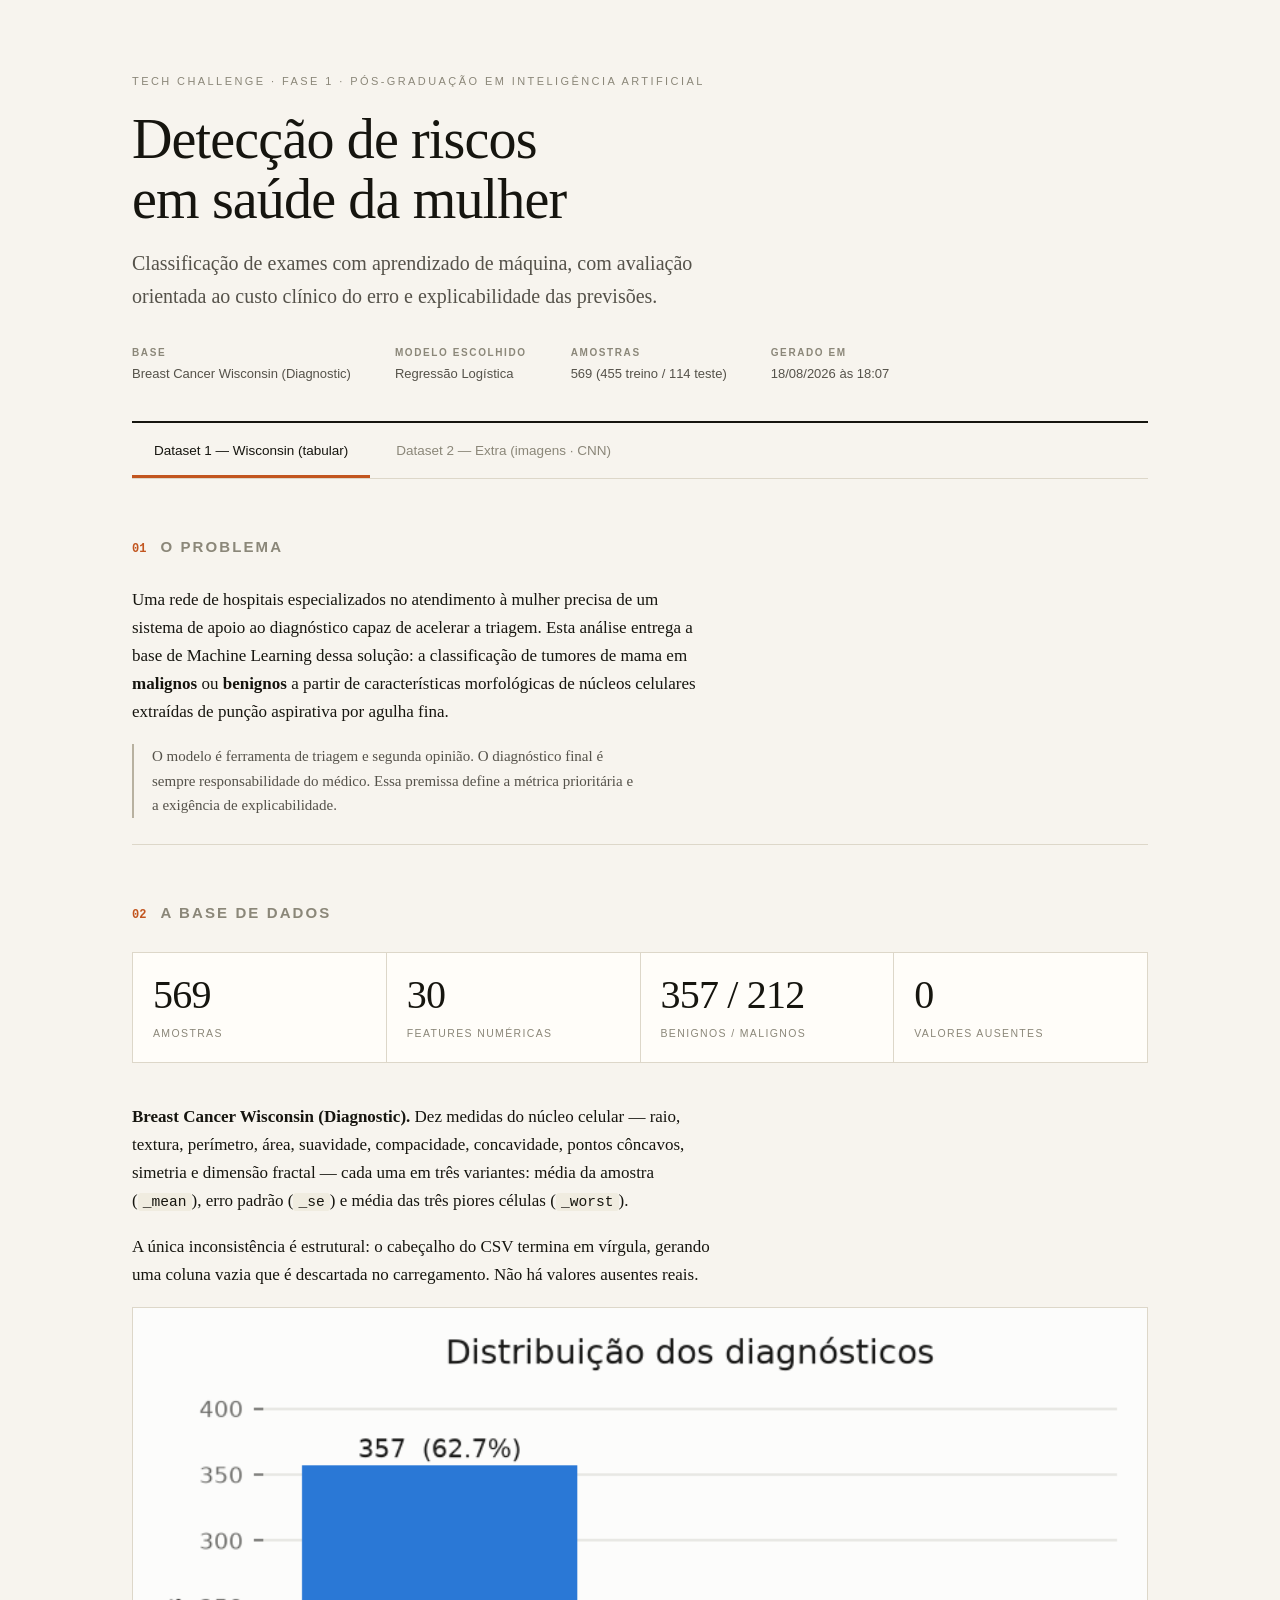
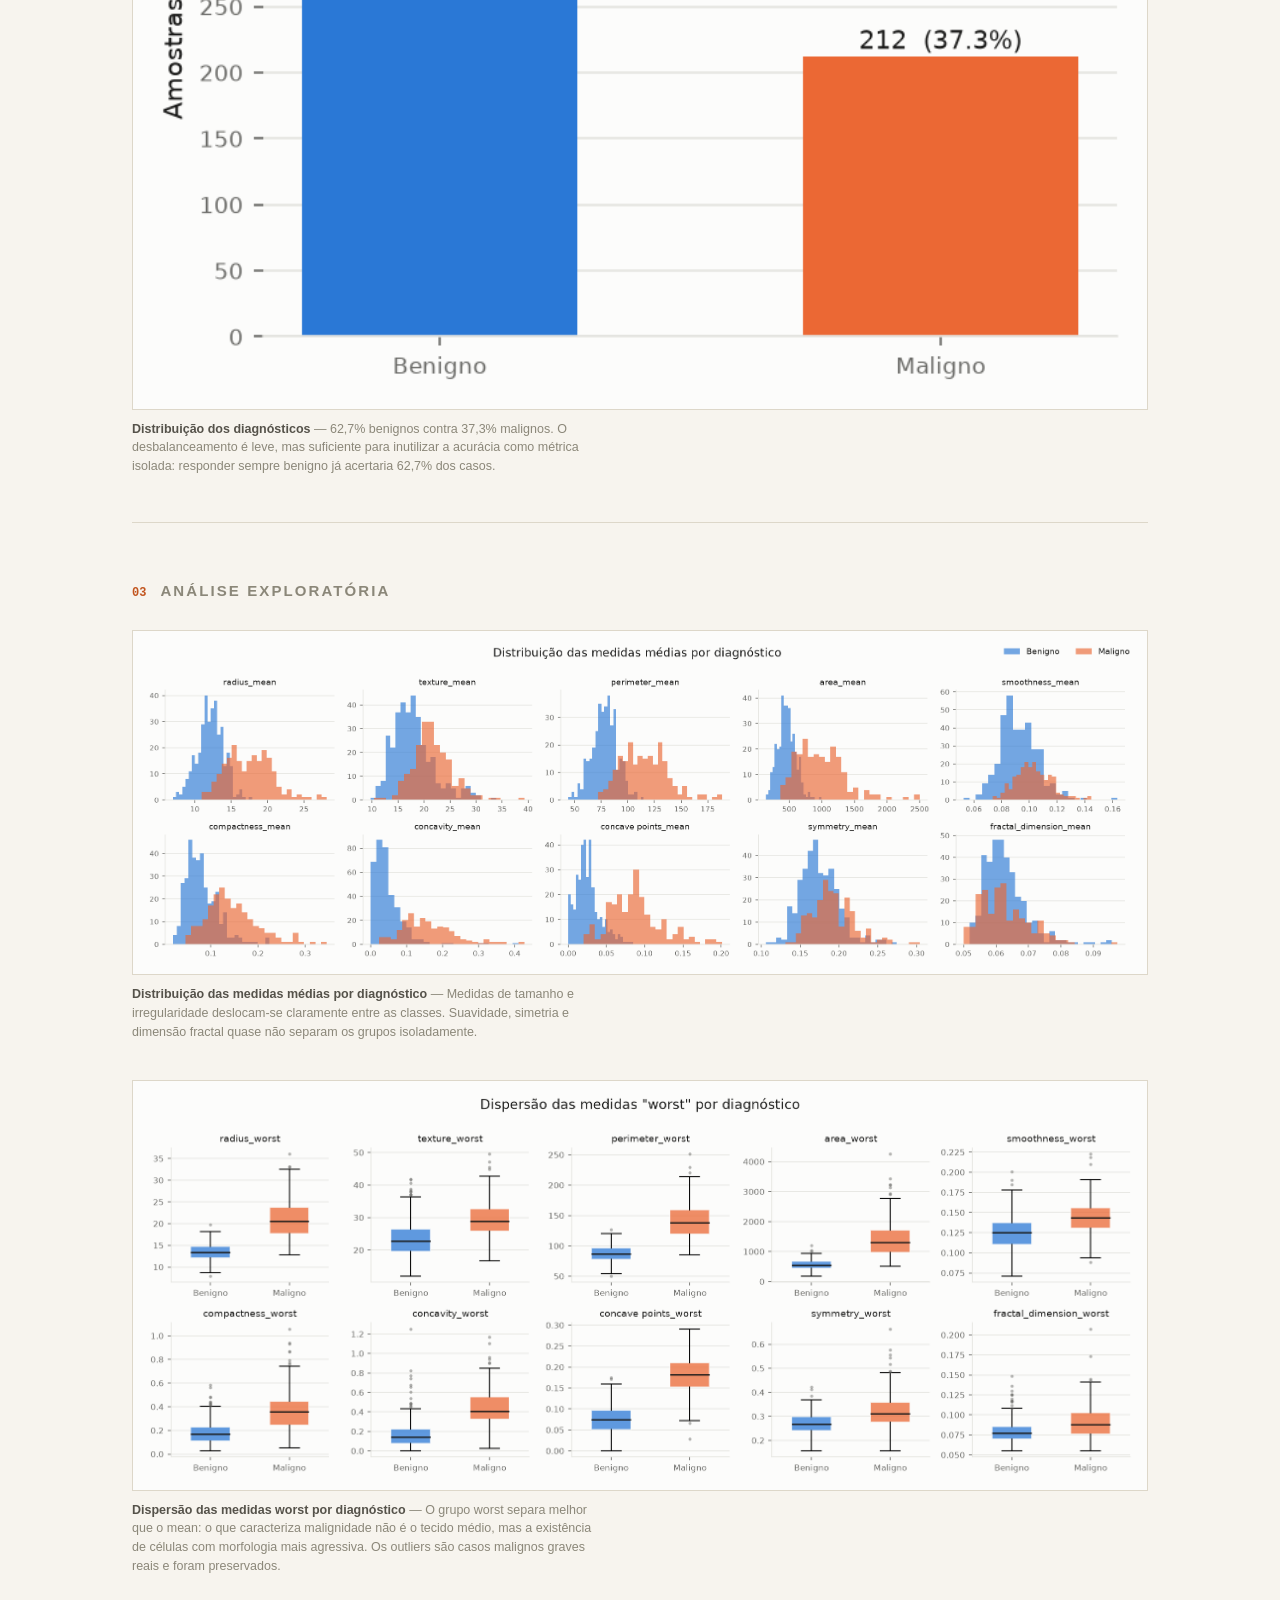
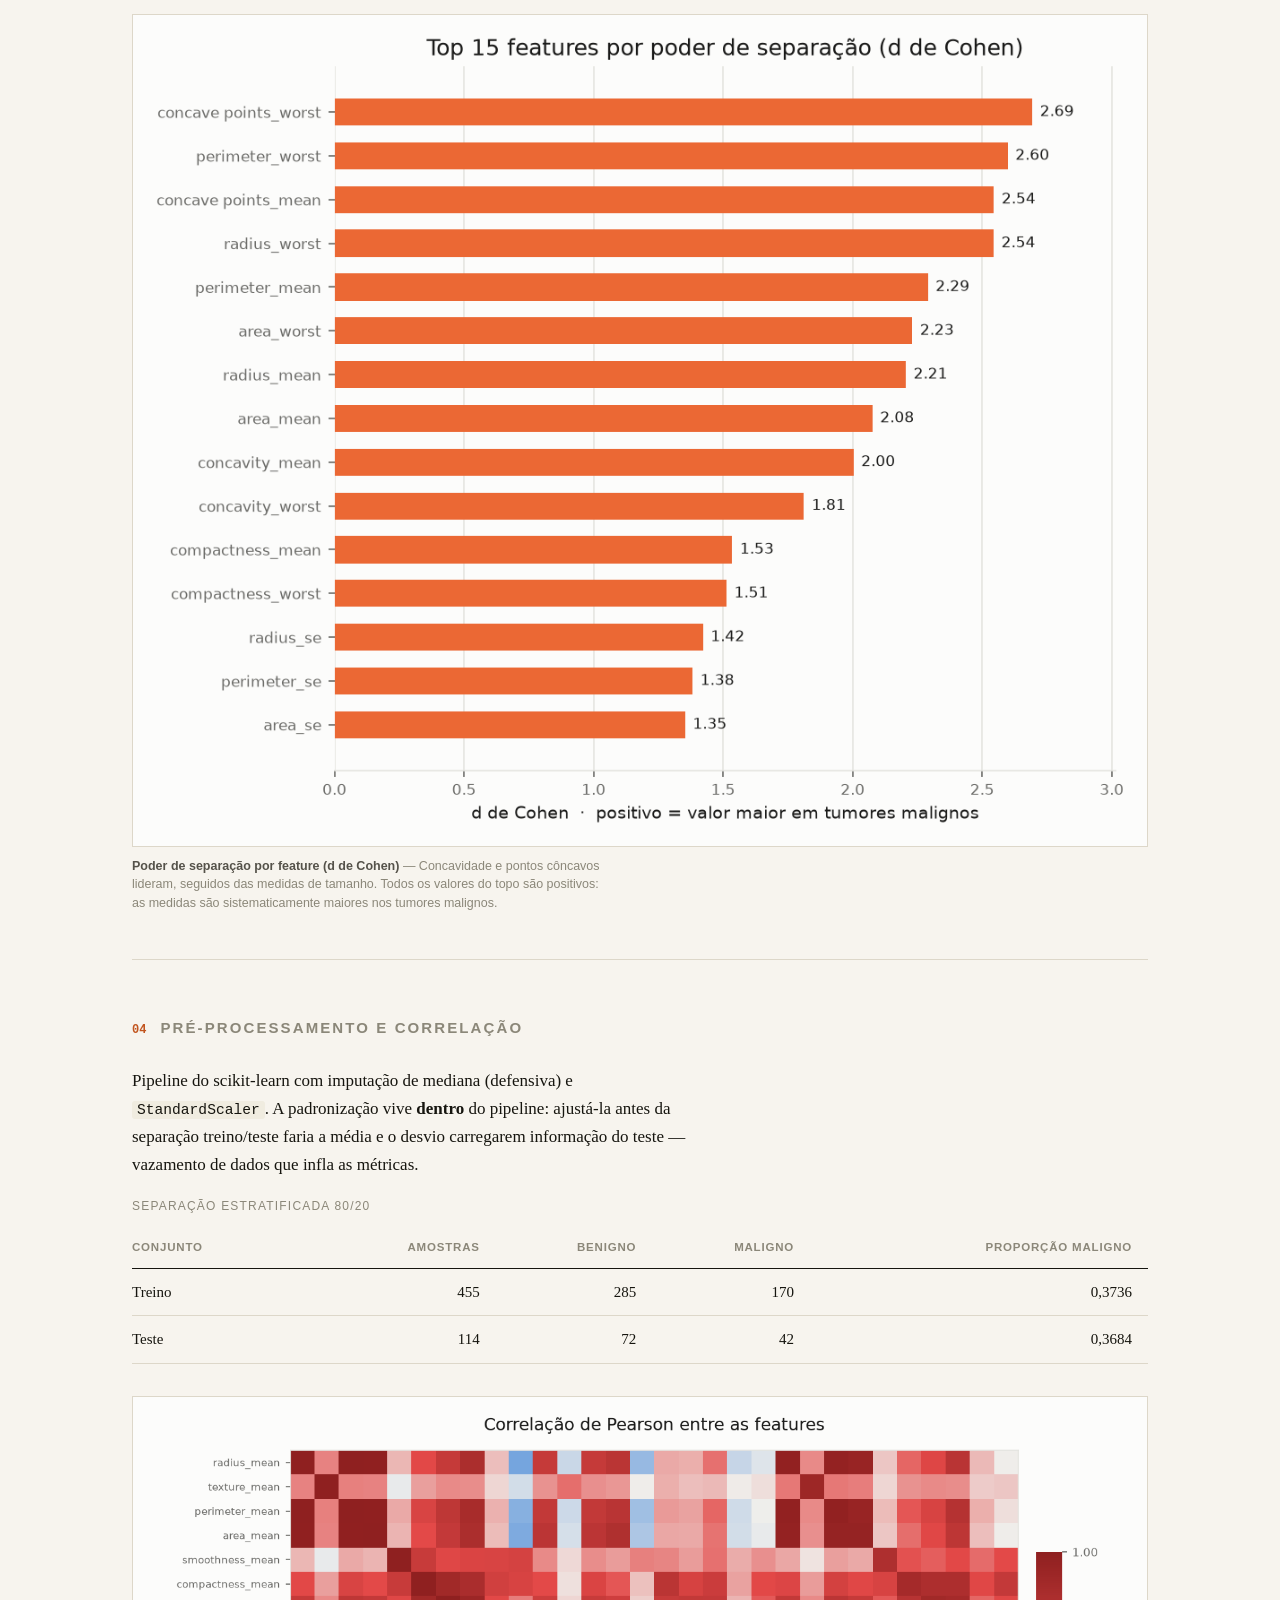
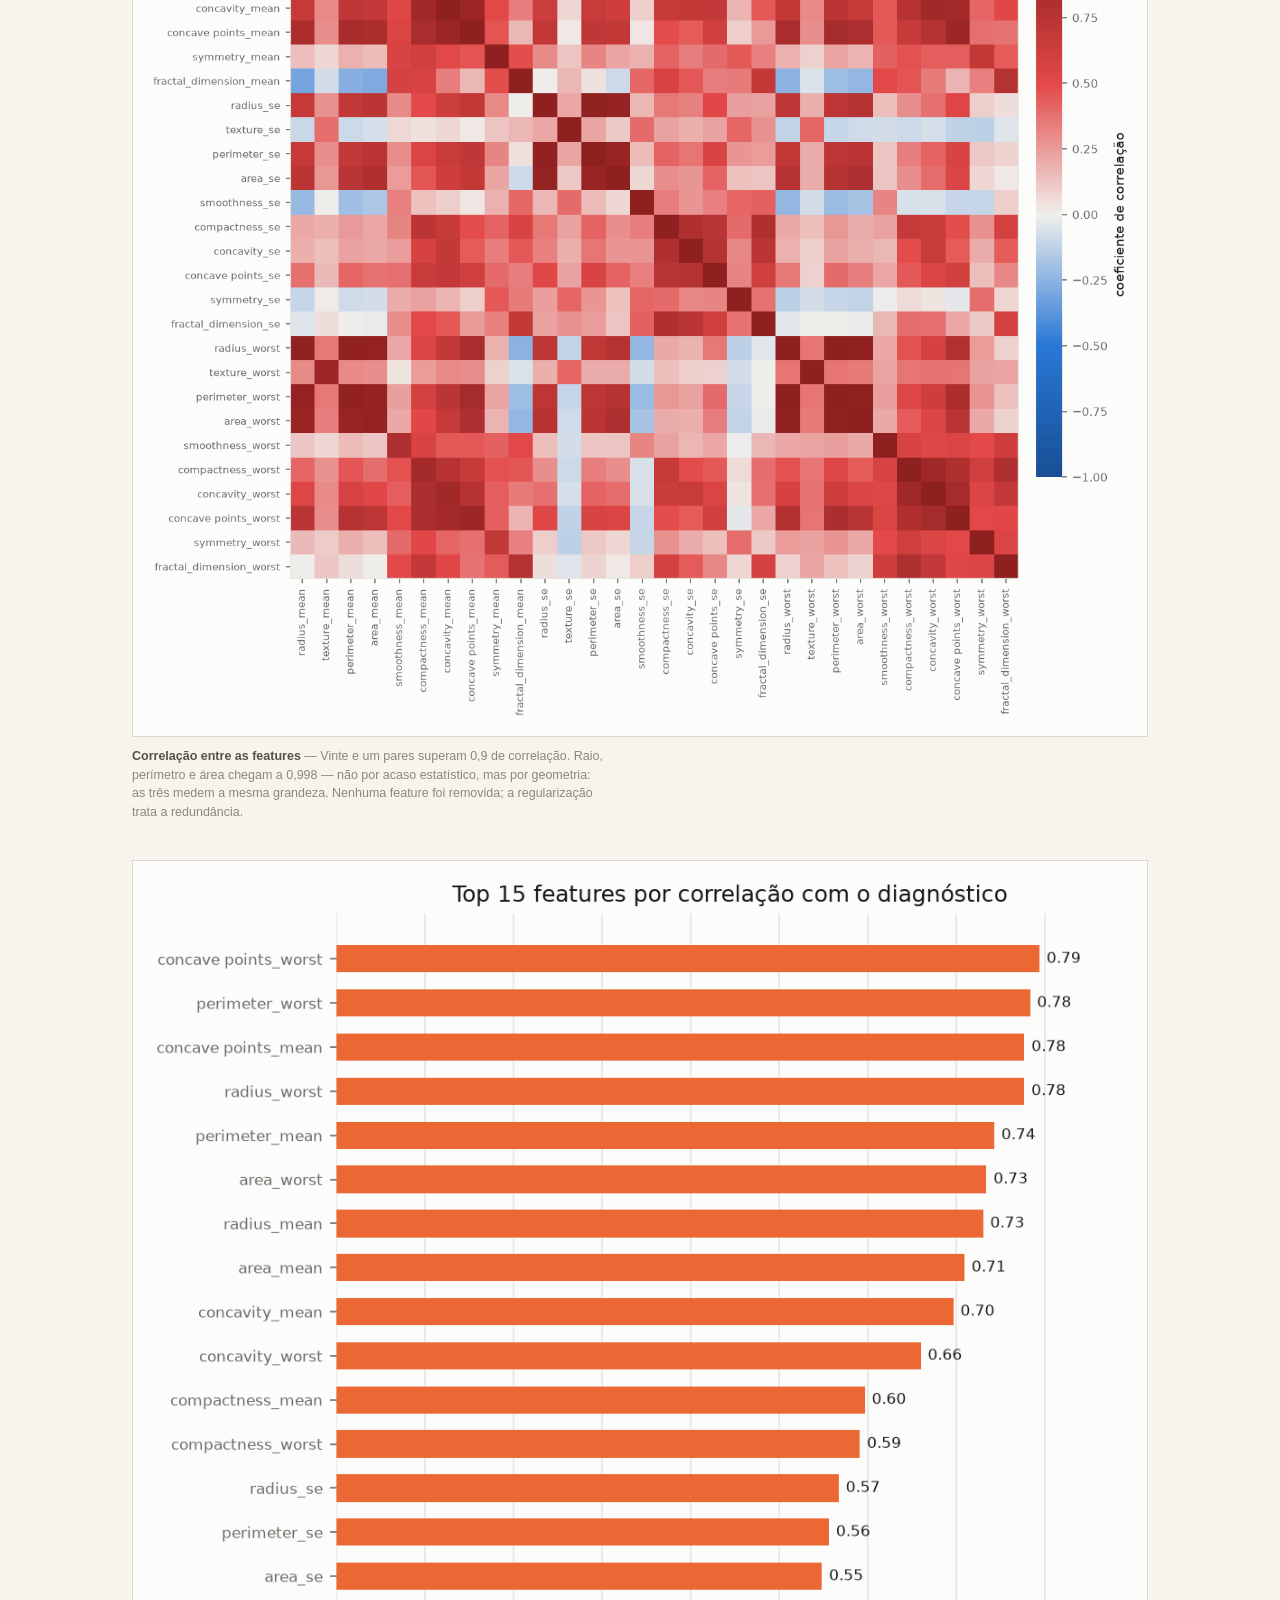
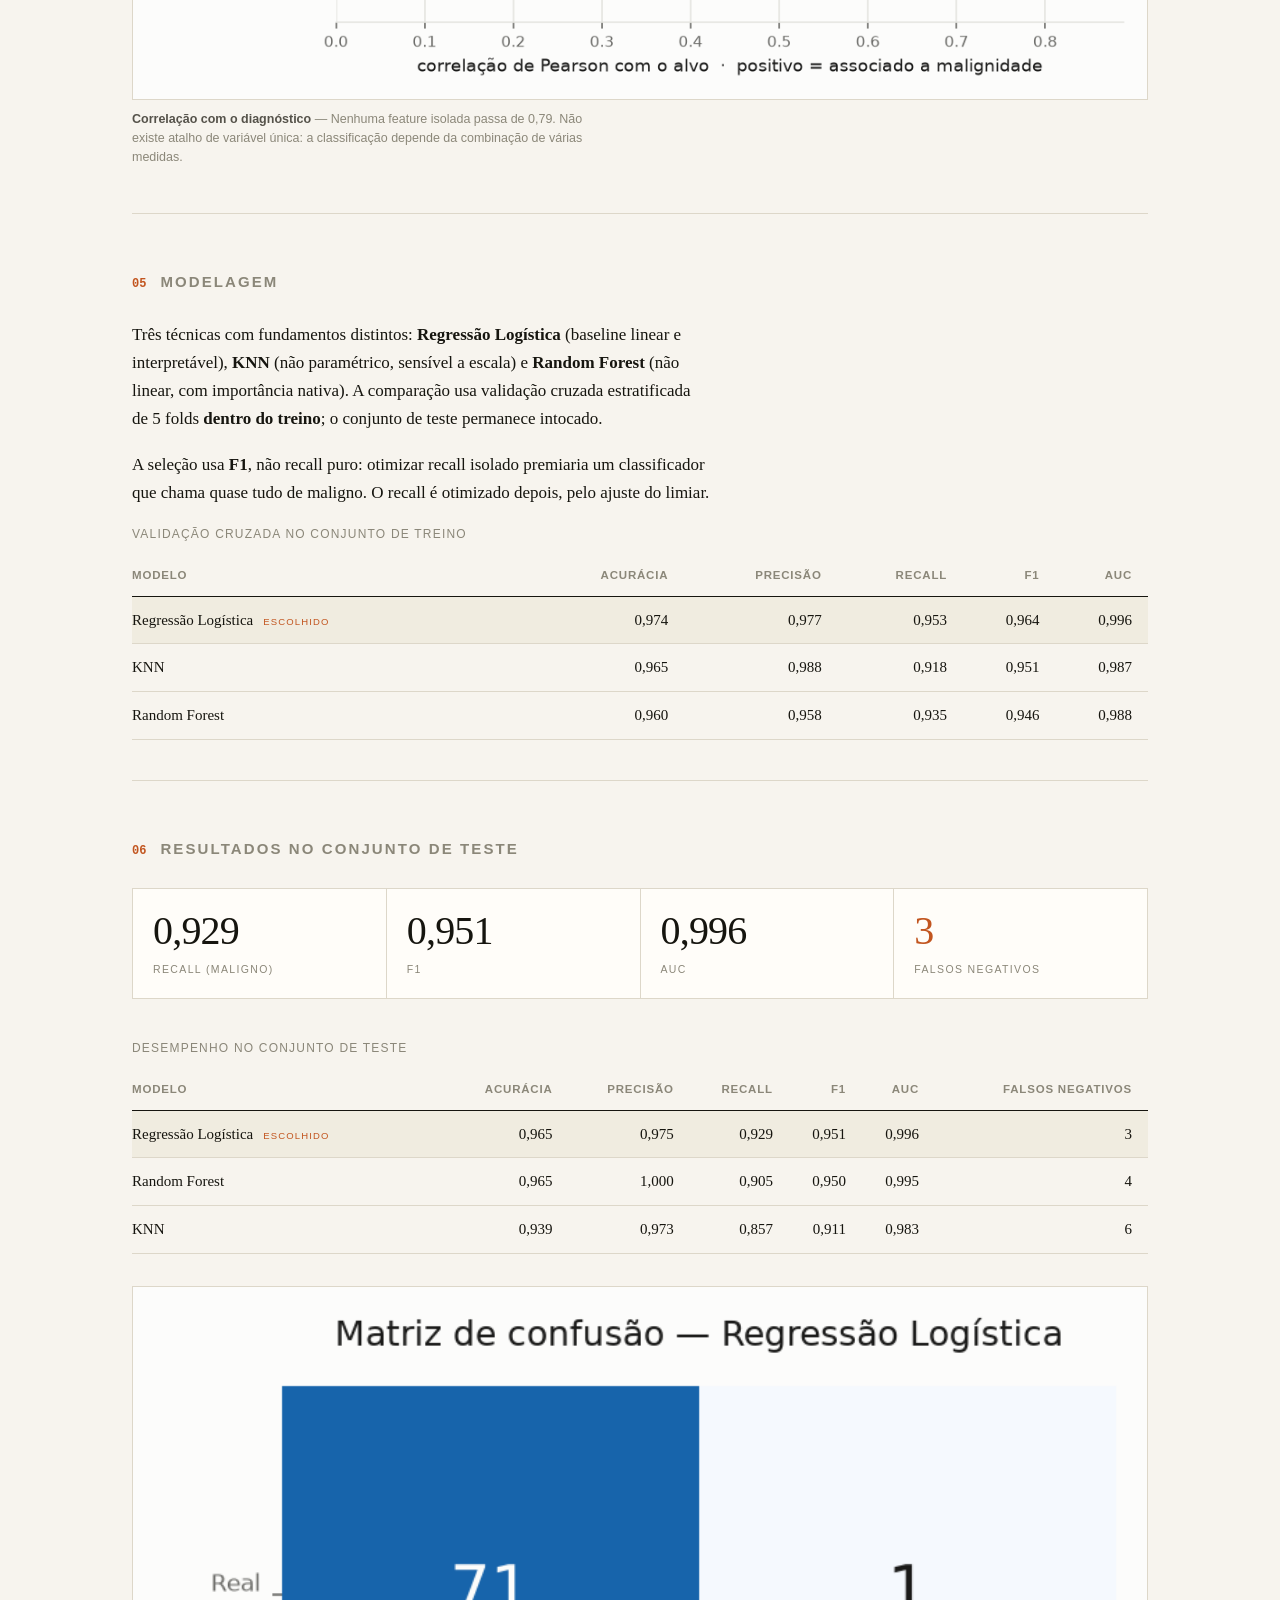
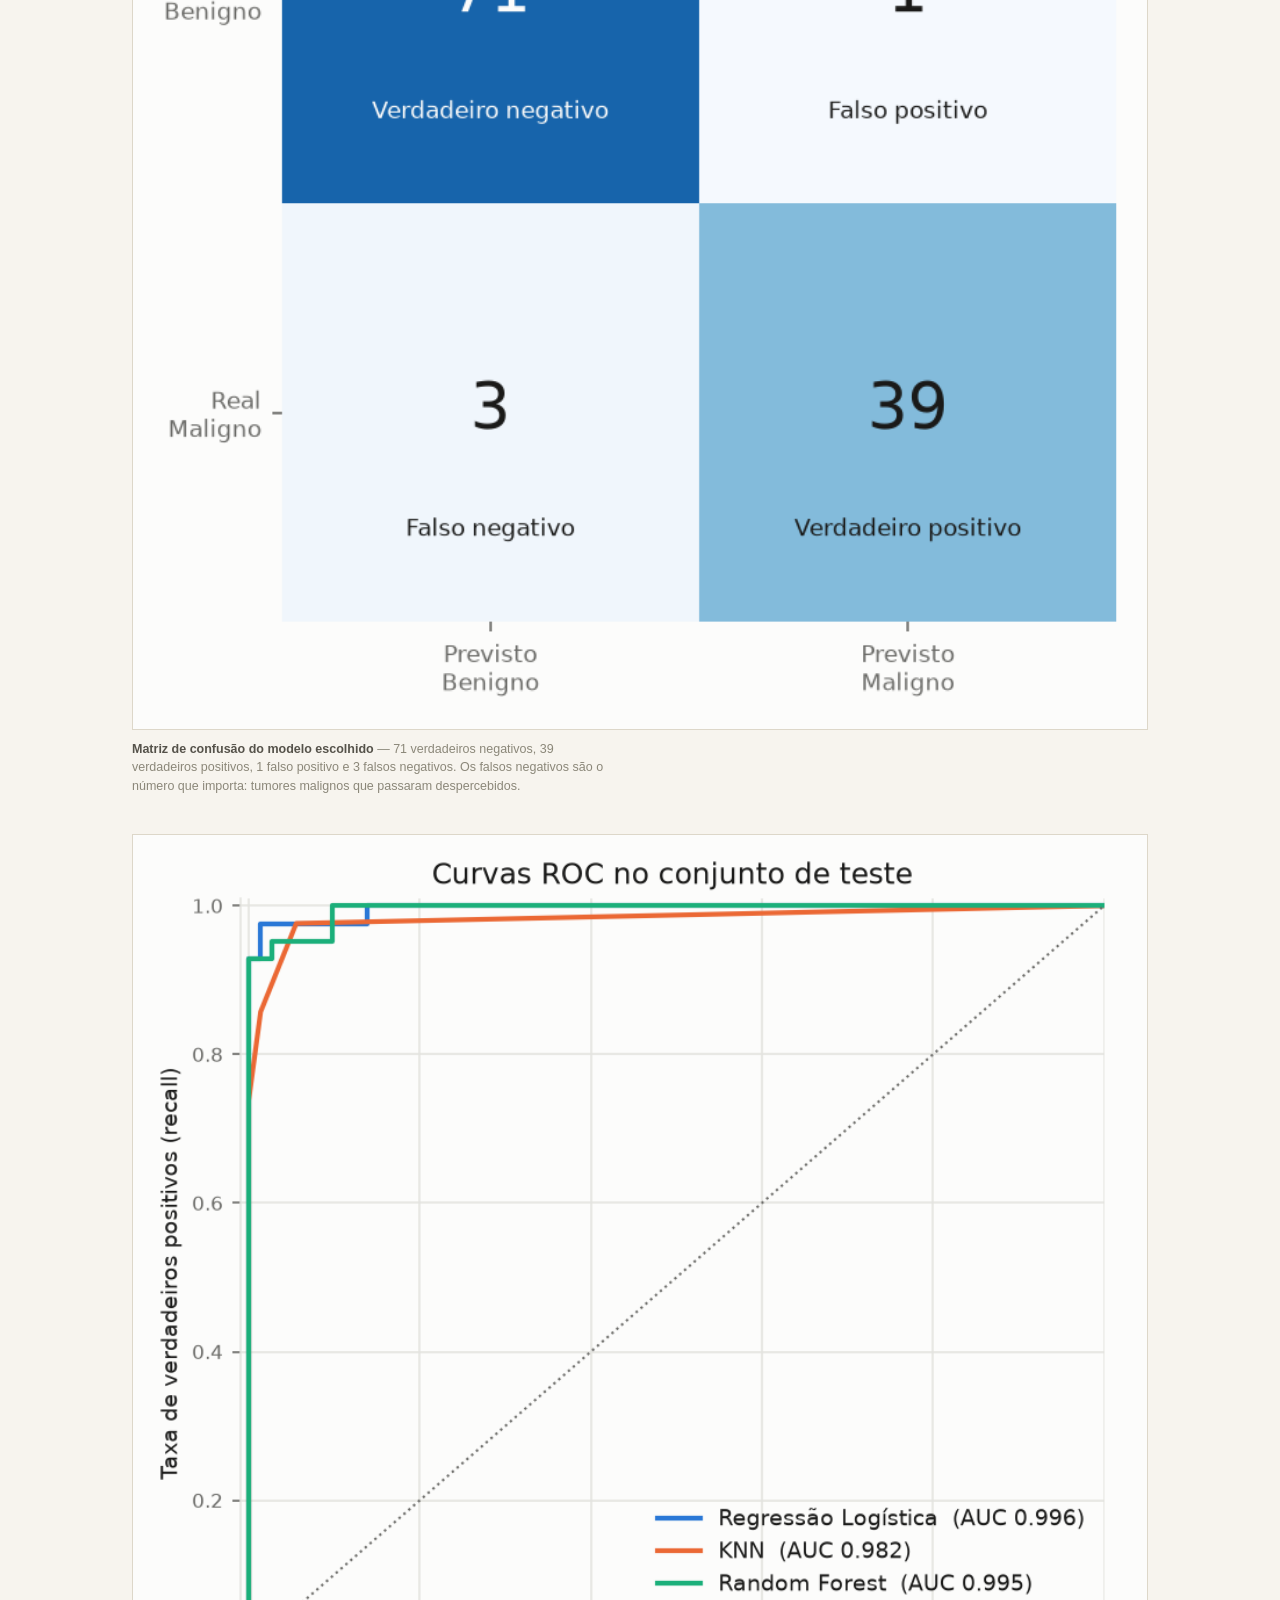
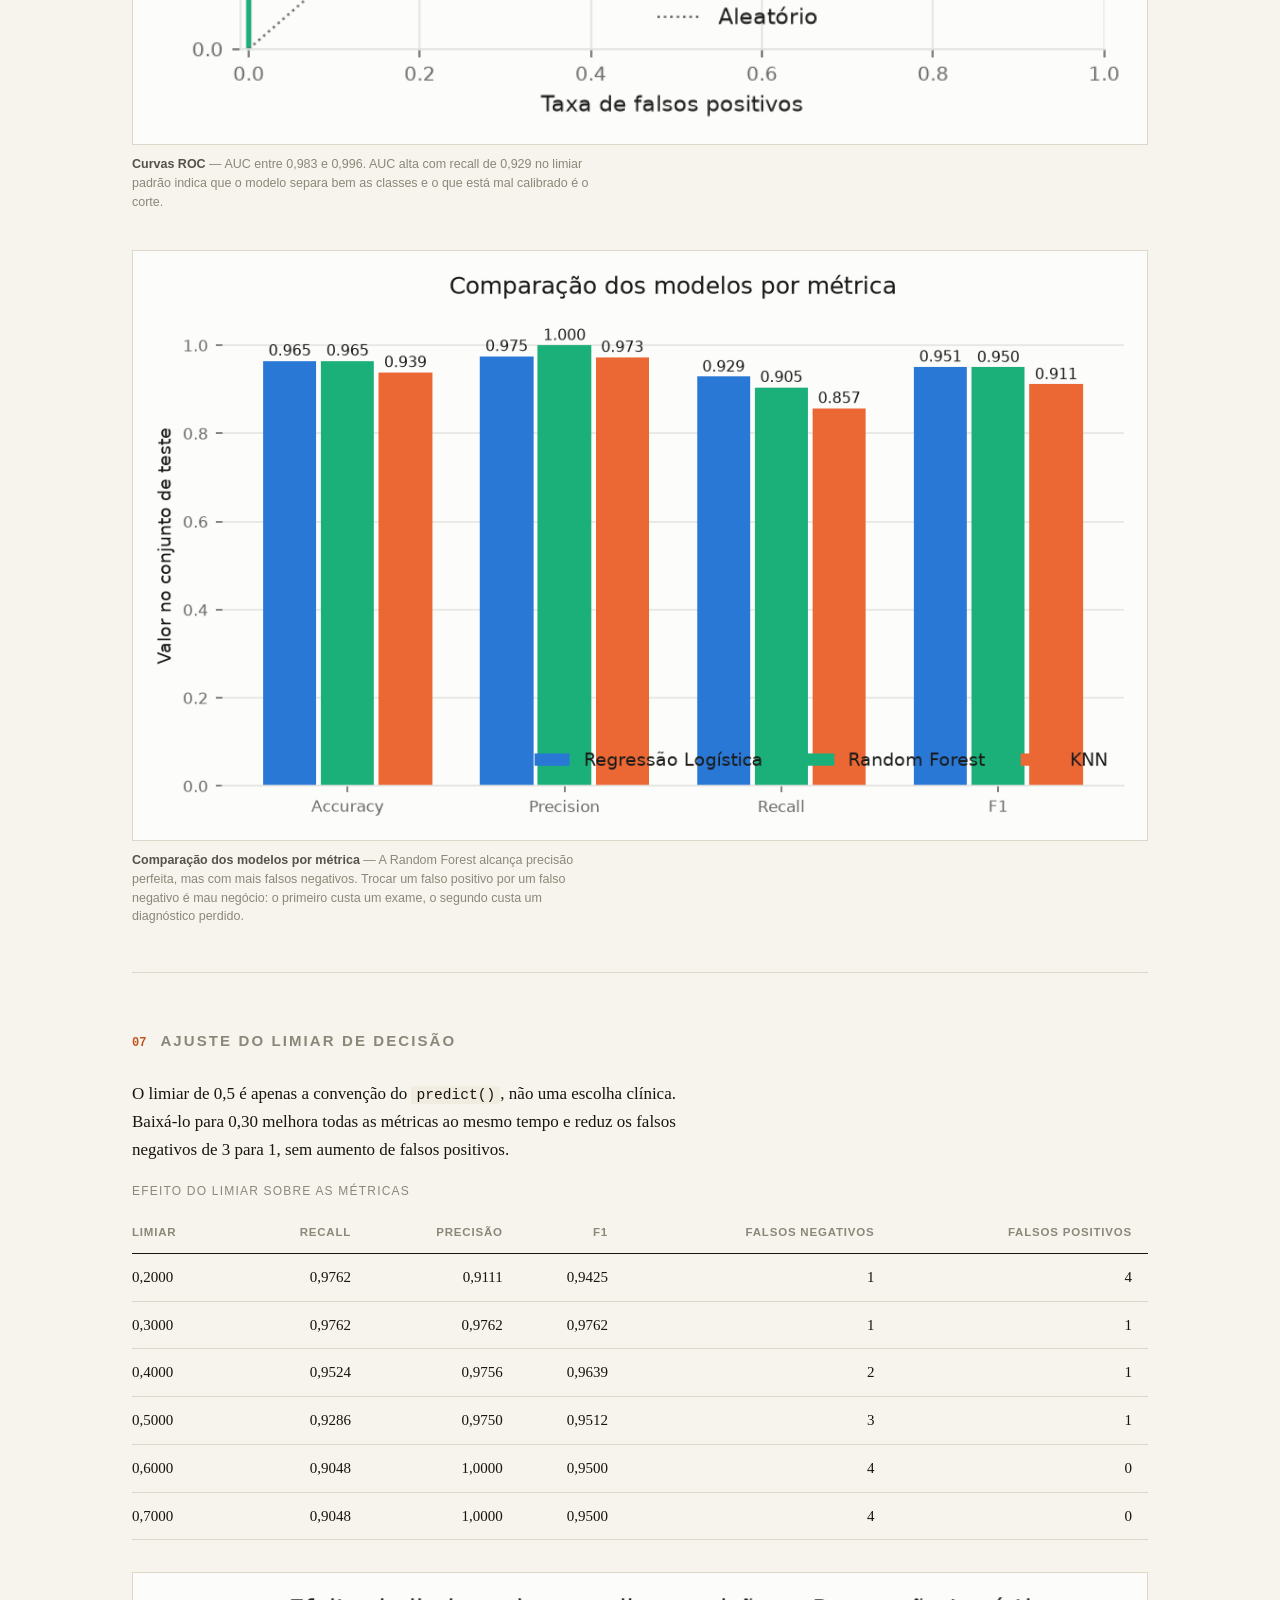
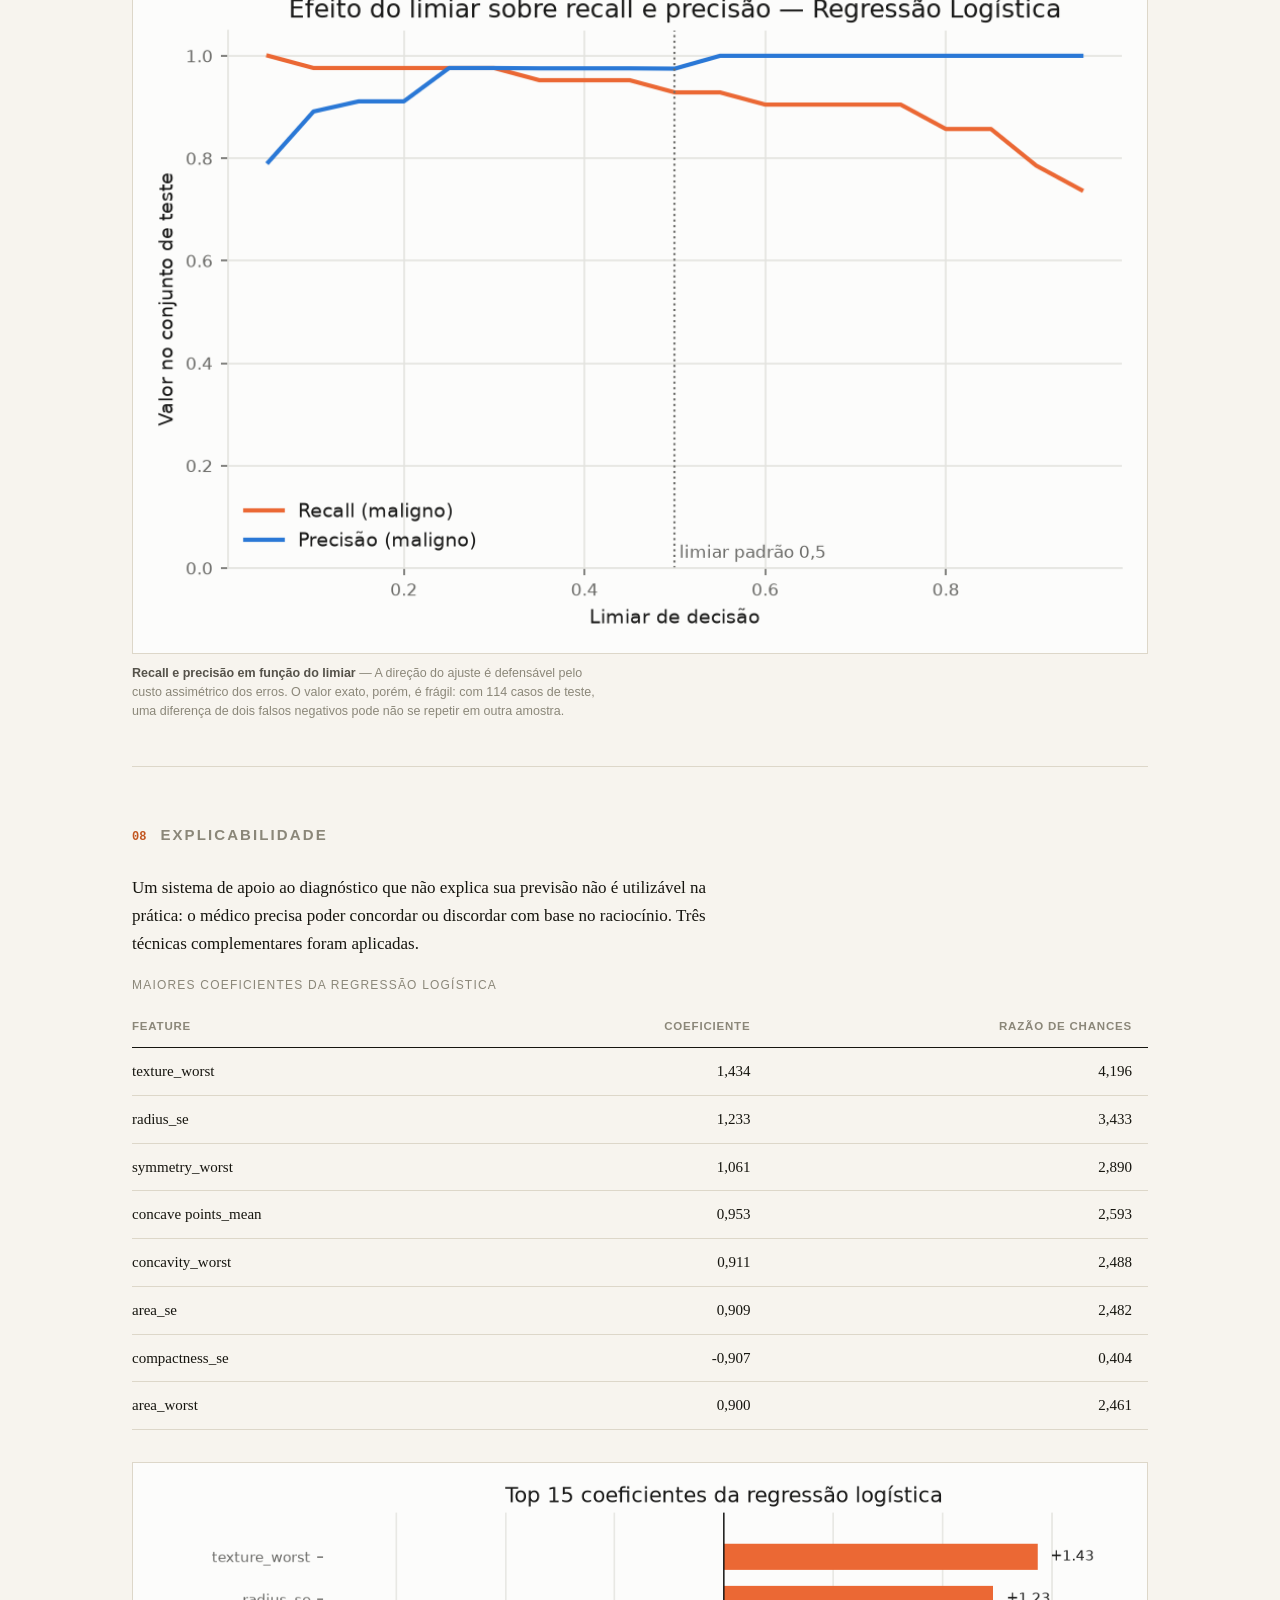
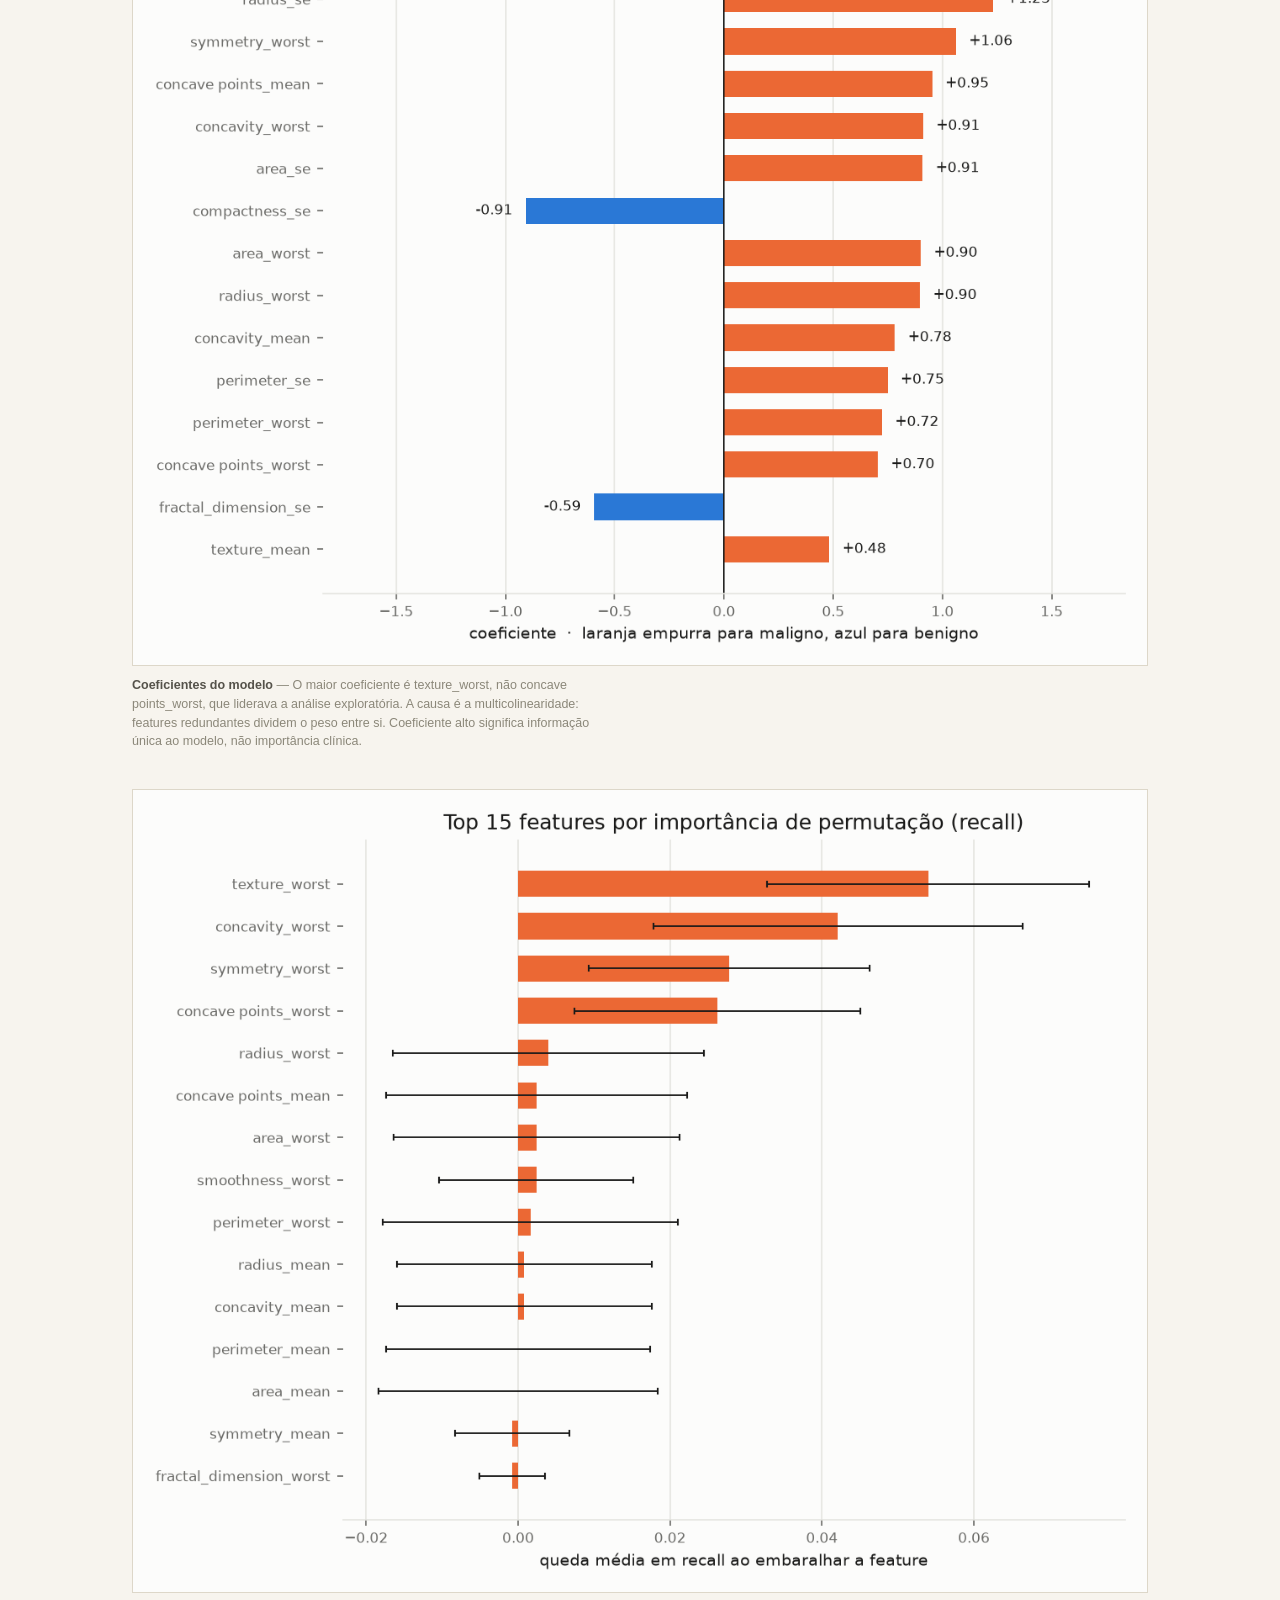
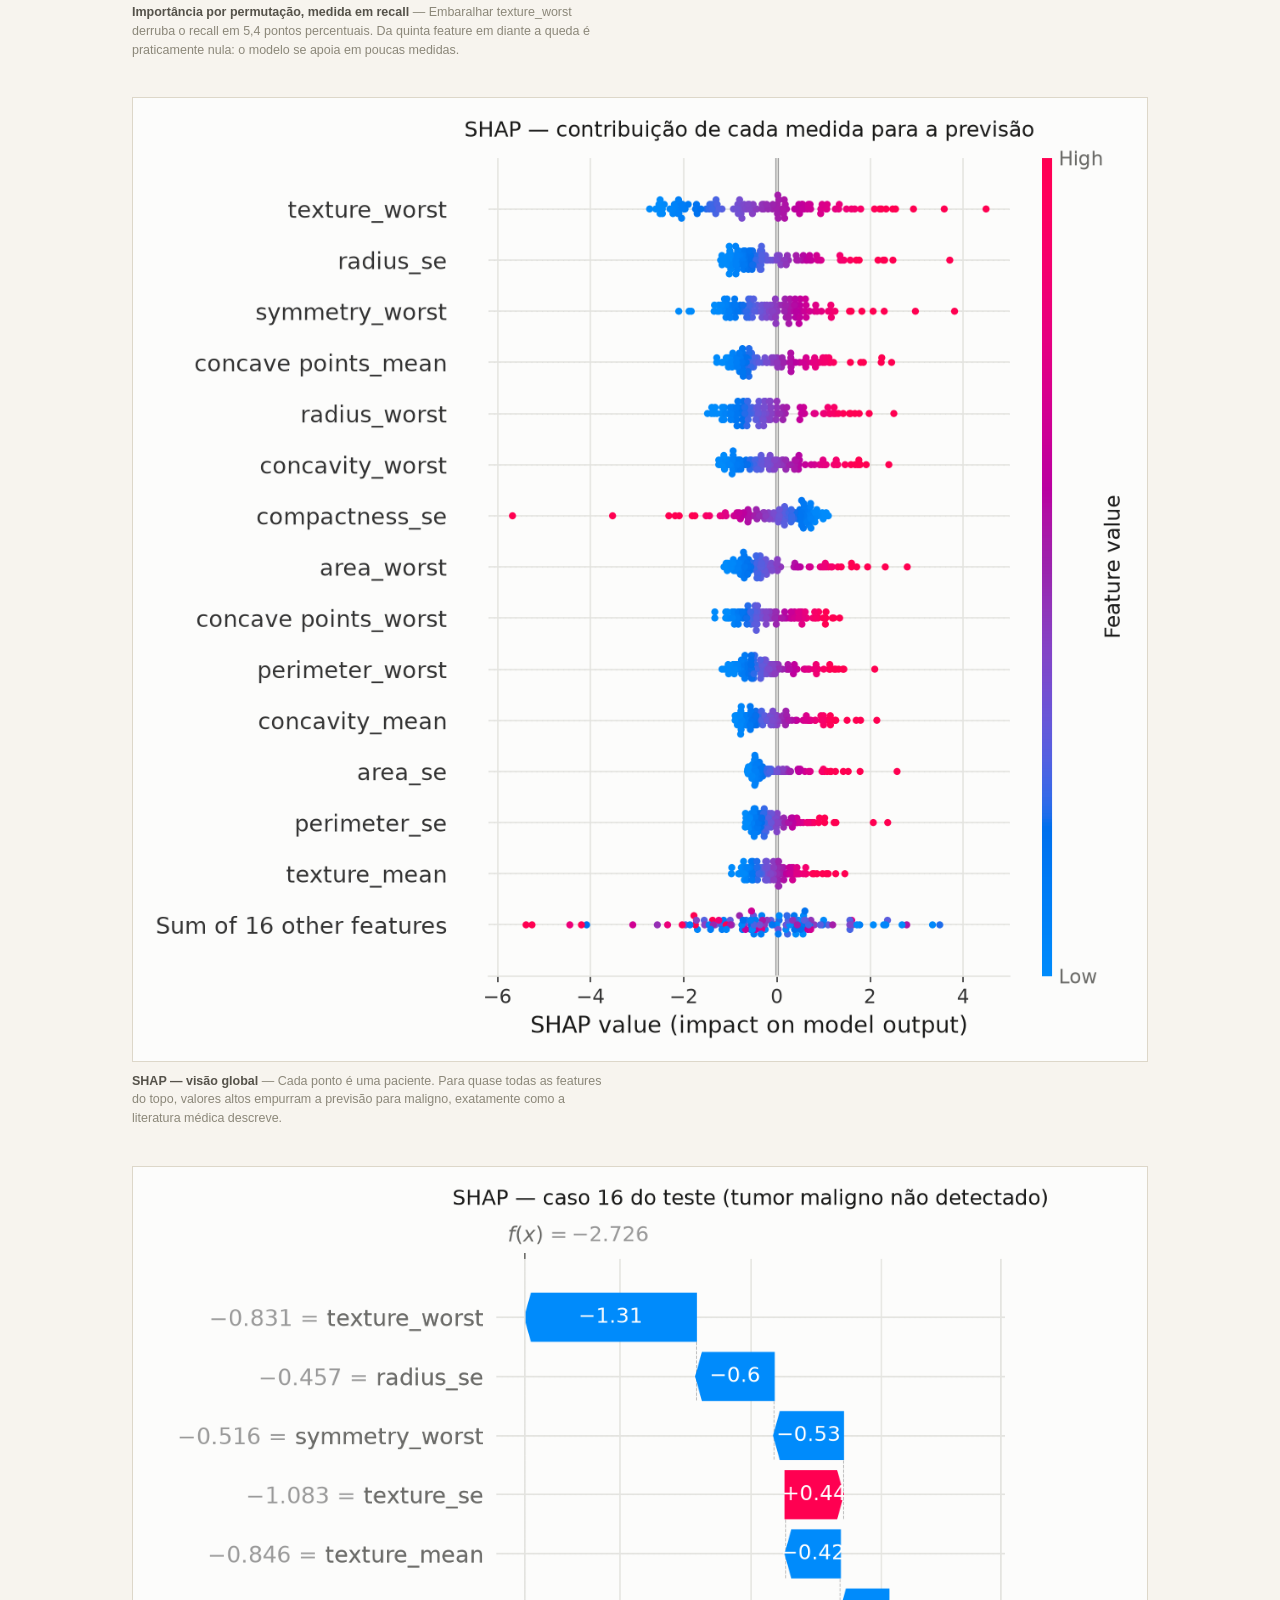
==== results/reports/index.html @ b3d2b30f "feat: add static HTML report with both dataset analyses" ====
<!doctype html>
<html lang="pt-BR">
<head>
<meta charset="utf-8">
<meta name="viewport" content="width=device-width, initial-scale=1">
<title>Detecção de Riscos em Saúde da Mulher — Tech Challenge Fase 1</title>
<style>
:root {
  --papel: #f7f4ee;
  --papel-cartao: #fffdf9;
  --tinta: #16150f;
  --tinta-media: #55524a;
  --tinta-fraca: #8b8779;
  --linha: #ddd7c9;
  --linha-forte: #b8b1a0;
  --laranja: #c2551f;
  --destaque-fundo: #f0ece0;
  --serifada: "Iowan Old Style", "Palatino Linotype", Palatino, Cambria, Georgia, serif;
  --sem-serifa: Corbel, "Segoe UI", Optima, "Avenir Next", "Helvetica Neue", sans-serif;
  --mono: Consolas, "SF Mono", "Roboto Mono", monospace;
}

@media (prefers-color-scheme: dark) {
  :root:not([data-theme="light"]) {
    --papel: #14140f;
    --papel-cartao: #1c1c16;
    --tinta: #f0ece1;
    --tinta-media: #b3ae9f;
    --tinta-fraca: #7d7869;
    --linha: #33322a;
    --linha-forte: #4b4940;
    --laranja: #ee8f5e;
    --destaque-fundo: #24241c;
  }
}

* { box-sizing: border-box; }

body {
  margin: 0;
  background: var(--papel);
  color: var(--tinta);
  font-family: var(--serifada);
  font-size: 17px;
  line-height: 1.65;
  -webkit-font-smoothing: antialiased;
}

.envelope { max-width: 1080px; margin: 0 auto; padding: 0 32px 96px; }

.cabecalho { padding: 72px 0 36px; border-bottom: 2px solid var(--tinta); }

.etiqueta {
  font-family: var(--sem-serifa);
  font-size: 11px;
  letter-spacing: 0.22em;
  text-transform: uppercase;
  color: var(--tinta-fraca);
  margin-bottom: 20px;
}

h1 {
  font-size: clamp(34px, 5.4vw, 56px);
  line-height: 1.06;
  margin: 0 0 18px;
  font-weight: 400;
  letter-spacing: -0.015em;
}

.subtitulo {
  font-size: 20px;
  color: var(--tinta-media);
  max-width: 62ch;
  margin: 0 0 32px;
}

.ficha {
  display: flex;
  flex-wrap: wrap;
  gap: 14px 44px;
  font-family: var(--sem-serifa);
  font-size: 13px;
  color: var(--tinta-media);
}

.ficha strong {
  display: block;
  font-size: 10px;
  letter-spacing: 0.16em;
  text-transform: uppercase;
  color: var(--tinta-fraca);
  font-weight: 600;
  margin-bottom: 2px;
}

.abas {
  display: flex;
  gap: 4px;
  position: sticky;
  top: 0;
  z-index: 10;
  background: var(--papel);
  border-bottom: 1px solid var(--linha);
}

.aba {
  appearance: none;
  border: none;
  background: none;
  cursor: pointer;
  font-family: var(--sem-serifa);
  font-size: 13.5px;
  color: var(--tinta-fraca);
  padding: 20px 22px 17px;
  border-bottom: 3px solid transparent;
  transition: color 0.18s ease, border-color 0.18s ease;
}

.aba:hover { color: var(--tinta-media); }
.aba[aria-selected="true"] { color: var(--tinta); border-bottom-color: var(--laranja); }

.painel[hidden] { display: none; }

section { padding: 56px 0 8px; border-bottom: 1px solid var(--linha); }
section:last-child { border-bottom: none; }

h2 {
  font-size: 15px;
  font-family: var(--sem-serifa);
  font-weight: 600;
  letter-spacing: 0.14em;
  text-transform: uppercase;
  color: var(--tinta-fraca);
  margin: 0 0 26px;
  display: flex;
  align-items: baseline;
  gap: 14px;
}

h2::before {
  content: attr(data-numero);
  font-family: var(--mono);
  font-size: 12px;
  color: var(--laranja);
  letter-spacing: 0;
}

h3 {
  font-size: 23px;
  font-weight: 400;
  margin: 40px 0 14px;
  letter-spacing: -0.01em;
}

p { max-width: 68ch; margin: 0 0 18px; }

p.nota {
  font-size: 15px;
  color: var(--tinta-media);
  border-left: 2px solid var(--linha-forte);
  padding-left: 18px;
}

strong { font-weight: 600; }

code {
  font-family: var(--mono);
  font-size: 0.86em;
  background: var(--destaque-fundo);
  padding: 1px 5px;
  border-radius: 3px;
}

ul { max-width: 68ch; padding-left: 20px; margin: 0 0 18px; }
li { margin-bottom: 8px; }

.indicadores {
  display: grid;
  grid-template-columns: repeat(auto-fit, minmax(158px, 1fr));
  gap: 1px;
  background: var(--linha);
  border: 1px solid var(--linha);
  margin: 8px 0 40px;
}

.indicador { background: var(--papel-cartao); padding: 22px 20px 20px; }

.indicador .valor {
  font-size: 40px;
  line-height: 1;
  letter-spacing: -0.02em;
  display: block;
  margin-bottom: 10px;
  font-variant-numeric: tabular-nums;
}

.indicador .rotulo {
  font-family: var(--sem-serifa);
  font-size: 10.5px;
  letter-spacing: 0.13em;
  text-transform: uppercase;
  color: var(--tinta-fraca);
  display: block;
}

.indicador.alerta .valor { color: var(--laranja); }

.rolagem { overflow-x: auto; margin: 0 0 32px; }

table {
  border-collapse: collapse;
  width: 100%;
  font-size: 15px;
  font-variant-numeric: tabular-nums;
}

caption {
  caption-side: top;
  text-align: left;
  font-family: var(--sem-serifa);
  font-size: 12px;
  letter-spacing: 0.1em;
  text-transform: uppercase;
  color: var(--tinta-fraca);
  padding-bottom: 10px;
}

th, td { padding: 11px 16px 11px 0; text-align: right; white-space: nowrap; }
th:first-child, td:first-child { text-align: left; padding-left: 0; }

thead th {
  font-family: var(--sem-serifa);
  font-size: 11.5px;
  font-weight: 600;
  letter-spacing: 0.07em;
  text-transform: uppercase;
  color: var(--tinta-fraca);
  border-bottom: 1px solid var(--tinta);
}

tbody tr { border-bottom: 1px solid var(--linha); }
tbody tr.destacada { background: var(--destaque-fundo); }

tbody tr.destacada td:first-child::after {
  content: "escolhido";
  font-family: var(--sem-serifa);
  font-size: 9.5px;
  letter-spacing: 0.12em;
  text-transform: uppercase;
  color: var(--laranja);
  margin-left: 10px;
}

figure { margin: 0 0 38px; }

figure img {
  display: block;
  width: 100%;
  height: auto;
  background: #fcfcfb;
  border: 1px solid var(--linha);
  padding: 10px;
}

figcaption {
  font-family: var(--sem-serifa);
  font-size: 12.5px;
  color: var(--tinta-fraca);
  margin-top: 10px;
  max-width: 68ch;
  line-height: 1.5;
}

figcaption b { color: var(--tinta-media); font-weight: 600; }

.pendente {
  border: 1px dashed var(--linha-forte);
  padding: 48px 40px;
  margin: 48px 0;
  background: var(--papel-cartao);
}

.pendente h3 { margin-top: 0; }

.rodape {
  margin-top: 72px;
  padding-top: 26px;
  border-top: 2px solid var(--tinta);
  font-family: var(--sem-serifa);
  font-size: 12.5px;
  color: var(--tinta-fraca);
  display: flex;
  justify-content: space-between;
  flex-wrap: wrap;
  gap: 12px;
}

@media (max-width: 640px) {
  .envelope { padding: 0 20px 64px; }
  .cabecalho { padding-top: 48px; }
  .abas { overflow-x: auto; }
  .indicador .valor { font-size: 32px; }
}
</style>
</head>
<body>
<div class="envelope">

<header class="cabecalho">
  <div class="etiqueta">Tech Challenge · Fase 1 · Pós-graduação em Inteligência Artificial</div>
  <h1>Detecção de riscos<br>em saúde da mulher</h1>
  <p class="subtitulo">Classificação de exames com aprendizado de máquina, com avaliação orientada
  ao custo clínico do erro e explicabilidade das previsões.</p>
  <div class="ficha"><span><strong>Base</strong>Breast Cancer Wisconsin (Diagnostic)</span><span><strong>Modelo escolhido</strong>Regressão Logística</span><span><strong>Amostras</strong>569 (455 treino / 114 teste)</span><span><strong>Gerado em</strong>18/08/2026 às 18:07</span></div>
</header>

<nav class="abas" role="tablist">
  <button class="aba" role="tab" aria-selected="true" data-painel="painel-wisconsin">
    Dataset 1 — Wisconsin (tabular)
  </button>
  <button class="aba" role="tab" aria-selected="false" data-painel="painel-extra">
    Dataset 2 — Extra (imagens · CNN)
  </button>
</nav>

<main>
  <div class="painel" id="painel-wisconsin" role="tabpanel"><section><h2 data-numero="01">O problema</h2><p>Uma rede de hospitais especializados no atendimento à mulher precisa de um sistema de apoio ao diagnóstico capaz de acelerar a triagem. Esta análise entrega a base de Machine Learning dessa solução: a classificação de tumores de mama em <strong>malignos</strong> ou <strong>benignos</strong> a partir de características morfológicas de núcleos celulares extraídas de punção aspirativa por agulha fina.</p><p class="nota">O modelo é ferramenta de triagem e segunda opinião. O diagnóstico final é sempre responsabilidade do médico. Essa premissa define a métrica prioritária e a exigência de explicabilidade.</p></section><section><h2 data-numero="02">A base de dados</h2><div class="indicadores"><div class="indicador"><span class="valor">569</span><span class="rotulo">amostras</span></div><div class="indicador"><span class="valor">30</span><span class="rotulo">features numéricas</span></div><div class="indicador"><span class="valor">357 / 212</span><span class="rotulo">benignos / malignos</span></div><div class="indicador"><span class="valor">0</span><span class="rotulo">valores ausentes</span></div></div><p><strong>Breast Cancer Wisconsin (Diagnostic).</strong> Dez medidas do núcleo celular — raio, textura, perímetro, área, suavidade, compacidade, concavidade, pontos côncavos, simetria e dimensão fractal — cada uma em três variantes: média da amostra (<code>_mean</code>), erro padrão (<code>_se</code>) e média das três piores células (<code>_worst</code>).</p><p>A única inconsistência é estrutural: o cabeçalho do CSV termina em vírgula, gerando uma coluna vazia que é descartada no carregamento. Não há valores ausentes reais.</p><figure><img src="../figures/01_balanceamento_classes.png" alt="Distribuição dos diagnósticos" loading="lazy"><figcaption><b>Distribuição dos diagnósticos</b> — 62,7% benignos contra 37,3% malignos. O desbalanceamento é leve, mas suficiente para inutilizar a acurácia como métrica isolada: responder sempre benigno já acertaria 62,7% dos casos.</figcaption></figure></section><section><h2 data-numero="03">Análise exploratória</h2><figure><img src="../figures/02_distribuicoes_mean.png" alt="Distribuição das medidas médias por diagnóstico" loading="lazy"><figcaption><b>Distribuição das medidas médias por diagnóstico</b> — Medidas de tamanho e irregularidade deslocam-se claramente entre as classes. Suavidade, simetria e dimensão fractal quase não separam os grupos isoladamente.</figcaption></figure><figure><img src="../figures/03_boxplots_worst.png" alt="Dispersão das medidas worst por diagnóstico" loading="lazy"><figcaption><b>Dispersão das medidas worst por diagnóstico</b> — O grupo worst separa melhor que o mean: o que caracteriza malignidade não é o tecido médio, mas a existência de células com morfologia mais agressiva. Os outliers são casos malignos graves reais e foram preservados.</figcaption></figure><figure><img src="../figures/04_separacao_features.png" alt="Poder de separação por feature (d de Cohen)" loading="lazy"><figcaption><b>Poder de separação por feature (d de Cohen)</b> — Concavidade e pontos côncavos lideram, seguidos das medidas de tamanho. Todos os valores do topo são positivos: as medidas são sistematicamente maiores nos tumores malignos.</figcaption></figure></section><section><h2 data-numero="04">Pré-processamento e correlação</h2><p>Pipeline do scikit-learn com imputação de mediana (defensiva) e <code>StandardScaler</code>. A padronização vive <strong>dentro</strong> do pipeline: ajustá-la antes da separação treino/teste faria a média e o desvio carregarem informação do teste — vazamento de dados que infla as métricas.</p><div class="rolagem"><table><caption>Separação estratificada 80/20</caption><thead><tr><th>Conjunto</th><th>Amostras</th><th>Benigno</th><th>Maligno</th><th>Proporção maligno</th></tr></thead><tbody><tr><td>Treino</td><td>455</td><td>285</td><td>170</td><td>0,3736</td></tr><tr><td>Teste</td><td>114</td><td>72</td><td>42</td><td>0,3684</td></tr></tbody></table></div><figure><img src="../figures/05_correlacao.png" alt="Correlação entre as features" loading="lazy"><figcaption><b>Correlação entre as features</b> — Vinte e um pares superam 0,9 de correlação. Raio, perímetro e área chegam a 0,998 — não por acaso estatístico, mas por geometria: as três medem a mesma grandeza. Nenhuma feature foi removida; a regularização trata a redundância.</figcaption></figure><figure><img src="../figures/06_correlacao_alvo.png" alt="Correlação com o diagnóstico" loading="lazy"><figcaption><b>Correlação com o diagnóstico</b> — Nenhuma feature isolada passa de 0,79. Não existe atalho de variável única: a classificação depende da combinação de várias medidas.</figcaption></figure></section><section><h2 data-numero="05">Modelagem</h2><p>Três técnicas com fundamentos distintos: <strong>Regressão Logística</strong> (baseline linear e interpretável), <strong>KNN</strong> (não paramétrico, sensível a escala) e <strong>Random Forest</strong> (não linear, com importância nativa). A comparação usa validação cruzada estratificada de 5 folds <strong>dentro do treino</strong>; o conjunto de teste permanece intocado.</p><p>A seleção usa <strong>F1</strong>, não recall puro: otimizar recall isolado premiaria um classificador que chama quase tudo de maligno. O recall é otimizado depois, pelo ajuste do limiar.</p><div class="rolagem"><table><caption>Validação cruzada no conjunto de treino</caption><thead><tr><th>Modelo</th><th>Acurácia</th><th>Precisão</th><th>Recall</th><th>F1</th><th>AUC</th></tr></thead><tbody><tr class="destacada"><td>Regressão Logística</td><td>0,974</td><td>0,977</td><td>0,953</td><td>0,964</td><td>0,996</td></tr><tr><td>KNN</td><td>0,965</td><td>0,988</td><td>0,918</td><td>0,951</td><td>0,987</td></tr><tr><td>Random Forest</td><td>0,960</td><td>0,958</td><td>0,935</td><td>0,946</td><td>0,988</td></tr></tbody></table></div></section><section><h2 data-numero="06">Resultados no conjunto de teste</h2><div class="indicadores"><div class="indicador"><span class="valor">0,929</span><span class="rotulo">recall (maligno)</span></div><div class="indicador"><span class="valor">0,951</span><span class="rotulo">F1</span></div><div class="indicador"><span class="valor">0,996</span><span class="rotulo">AUC</span></div><div class="indicador alerta"><span class="valor">3</span><span class="rotulo">falsos negativos</span></div></div><div class="rolagem"><table><caption>Desempenho no conjunto de teste</caption><thead><tr><th>Modelo</th><th>Acurácia</th><th>Precisão</th><th>Recall</th><th>F1</th><th>AUC</th><th>Falsos negativos</th></tr></thead><tbody><tr class="destacada"><td>Regressão Logística</td><td>0,965</td><td>0,975</td><td>0,929</td><td>0,951</td><td>0,996</td><td>3</td></tr><tr><td>Random Forest</td><td>0,965</td><td>1,000</td><td>0,905</td><td>0,950</td><td>0,995</td><td>4</td></tr><tr><td>KNN</td><td>0,939</td><td>0,973</td><td>0,857</td><td>0,911</td><td>0,983</td><td>6</td></tr></tbody></table></div><figure><img src="../figures/07_matriz_confusao.png" alt="Matriz de confusão do modelo escolhido" loading="lazy"><figcaption><b>Matriz de confusão do modelo escolhido</b> — 71 verdadeiros negativos, 39 verdadeiros positivos, 1 falso positivo e 3 falsos negativos. Os falsos negativos são o número que importa: tumores malignos que passaram despercebidos.</figcaption></figure><figure><img src="../figures/08_curvas_roc.png" alt="Curvas ROC" loading="lazy"><figcaption><b>Curvas ROC</b> — AUC entre 0,983 e 0,996. AUC alta com recall de 0,929 no limiar padrão indica que o modelo separa bem as classes e o que está mal calibrado é o corte.</figcaption></figure><figure><img src="../figures/09_comparacao_modelos.png" alt="Comparação dos modelos por métrica" loading="lazy"><figcaption><b>Comparação dos modelos por métrica</b> — A Random Forest alcança precisão perfeita, mas com mais falsos negativos. Trocar um falso positivo por um falso negativo é mau negócio: o primeiro custa um exame, o segundo custa um diagnóstico perdido.</figcaption></figure></section><section><h2 data-numero="07">Ajuste do limiar de decisão</h2><p>O limiar de 0,5 é apenas a convenção do <code>predict()</code>, não uma escolha clínica. Baixá-lo para 0,30 melhora todas as métricas ao mesmo tempo e reduz os falsos negativos de 3 para 1, sem aumento de falsos positivos.</p><div class="rolagem"><table><caption>Efeito do limiar sobre as métricas</caption><thead><tr><th>Limiar</th><th>Recall</th><th>Precisão</th><th>F1</th><th>Falsos negativos</th><th>Falsos positivos</th></tr></thead><tbody><tr><td>0,2000</td><td>0,9762</td><td>0,9111</td><td>0,9425</td><td>1</td><td>4</td></tr><tr><td>0,3000</td><td>0,9762</td><td>0,9762</td><td>0,9762</td><td>1</td><td>1</td></tr><tr><td>0,4000</td><td>0,9524</td><td>0,9756</td><td>0,9639</td><td>2</td><td>1</td></tr><tr><td>0,5000</td><td>0,9286</td><td>0,9750</td><td>0,9512</td><td>3</td><td>1</td></tr><tr><td>0,6000</td><td>0,9048</td><td>1,0000</td><td>0,9500</td><td>4</td><td>0</td></tr><tr><td>0,7000</td><td>0,9048</td><td>1,0000</td><td>0,9500</td><td>4</td><td>0</td></tr></tbody></table></div><figure><img src="../figures/10_limiar_decisao.png" alt="Recall e precisão em função do limiar" loading="lazy"><figcaption><b>Recall e precisão em função do limiar</b> — A direção do ajuste é defensável pelo custo assimétrico dos erros. O valor exato, porém, é frágil: com 114 casos de teste, uma diferença de dois falsos negativos pode não se repetir em outra amostra.</figcaption></figure></section><section><h2 data-numero="08">Explicabilidade</h2><p>Um sistema de apoio ao diagnóstico que não explica sua previsão não é utilizável na prática: o médico precisa poder concordar ou discordar com base no raciocínio. Três técnicas complementares foram aplicadas.</p><div class="rolagem"><table><caption>Maiores coeficientes da regressão logística</caption><thead><tr><th>Feature</th><th>Coeficiente</th><th>Razão de chances</th></tr></thead><tbody><tr><td>texture_worst</td><td>1,434</td><td>4,196</td></tr><tr><td>radius_se</td><td>1,233</td><td>3,433</td></tr><tr><td>symmetry_worst</td><td>1,061</td><td>2,890</td></tr><tr><td>concave points_mean</td><td>0,953</td><td>2,593</td></tr><tr><td>concavity_worst</td><td>0,911</td><td>2,488</td></tr><tr><td>area_se</td><td>0,909</td><td>2,482</td></tr><tr><td>compactness_se</td><td>-0,907</td><td>0,404</td></tr><tr><td>area_worst</td><td>0,900</td><td>2,461</td></tr></tbody></table></div><figure><img src="../figures/11_coeficientes.png" alt="Coeficientes do modelo" loading="lazy"><figcaption><b>Coeficientes do modelo</b> — O maior coeficiente é texture_worst, não concave points_worst, que liderava a análise exploratória. A causa é a multicolinearidade: features redundantes dividem o peso entre si. Coeficiente alto significa informação única ao modelo, não importância clínica.</figcaption></figure><figure><img src="../figures/12_importancia_permutacao.png" alt="Importância por permutação, medida em recall" loading="lazy"><figcaption><b>Importância por permutação, medida em recall</b> — Embaralhar texture_worst derruba o recall em 5,4 pontos percentuais. Da quinta feature em diante a queda é praticamente nula: o modelo se apoia em poucas medidas.</figcaption></figure><figure><img src="../figures/13_shap_beeswarm.png" alt="SHAP — visão global" loading="lazy"><figcaption><b>SHAP — visão global</b> — Cada ponto é uma paciente. Para quase todas as features do topo, valores altos empurram a previsão para maligno, exatamente como a literatura médica descreve.</figcaption></figure><figure><img src="../figures/14_shap_caso_falso_negativo.png" alt="SHAP — um tumor maligno não detectado" loading="lazy"><figcaption><b>SHAP — um tumor maligno não detectado</b> — Praticamente todas as medidas desta paciente estão abaixo da média da base. O modelo não errou por acaso: viu um tumor maligno de morfologia pouco característica. É o limite que nenhum ajuste de hiperparâmetro resolve.</figcaption></figure></section><section><h2 data-numero="09">Leitura crítica</h2><p>O modelo atinge desempenho alto e estável, com explicações coerentes com a morfologia celular descrita na literatura. Ainda assim, três limites são intransponíveis com esta base:</p><ul><li><strong>569 casos de uma única fonte.</strong> O desempenho pode degradar em outra população ou com outro protocolo de coleta.</li><li><strong>As features já foram extraídas por um especialista</strong> a partir das imagens. O sistema não parte de dados crus: depende de uma etapa manual anterior.</li><li><strong>Existem tumores malignos morfologicamente discretos</strong>, como mostra o caso analisado por SHAP. Nenhuma quantidade de ajuste resolve isso, porque a informação necessária não está nas medidas disponíveis.</li></ul><p class="nota">Uso adequado: triagem e priorização de fila, segunda opinião e sinalização de casos discordantes — sempre com o laudo final assinado por um médico.</p></section></div>
  <div class="painel" id="painel-extra" role="tabpanel" hidden><div class="pendente"><h3>Diagnóstico por imagem com redes neurais convolucionais</h3><p>Esta análise é a entrega extra do desafio e será preenchida na fase seguinte, com um segundo conjunto de dados — mamografias — e uma CNN treinada para classificação.</p><p>A estrutura acompanhará a da primeira aba: caracterização da base, amostras de imagens, arquitetura da rede, curvas de treino, métricas no conjunto de teste e interpretação dos resultados.</p></div></div>
</main>

<footer class="rodape">
  <span>Relatório gerado automaticamente por <code>src/report.py</code></span>
  <span>Todos os números vêm de <code>results/metrics.json</code></span>
</footer>

</div>
<script>
const abas = document.querySelectorAll('.aba');
abas.forEach(function (aba) {
  aba.addEventListener('click', function () {
    abas.forEach(function (outra) {
      var ativa = outra === aba;
      outra.setAttribute('aria-selected', String(ativa));
      document.getElementById(outra.dataset.painel).hidden = !ativa;
    });
    window.scrollTo({ top: 0, behavior: 'smooth' });
  });
});
</script>
</body>
</html>
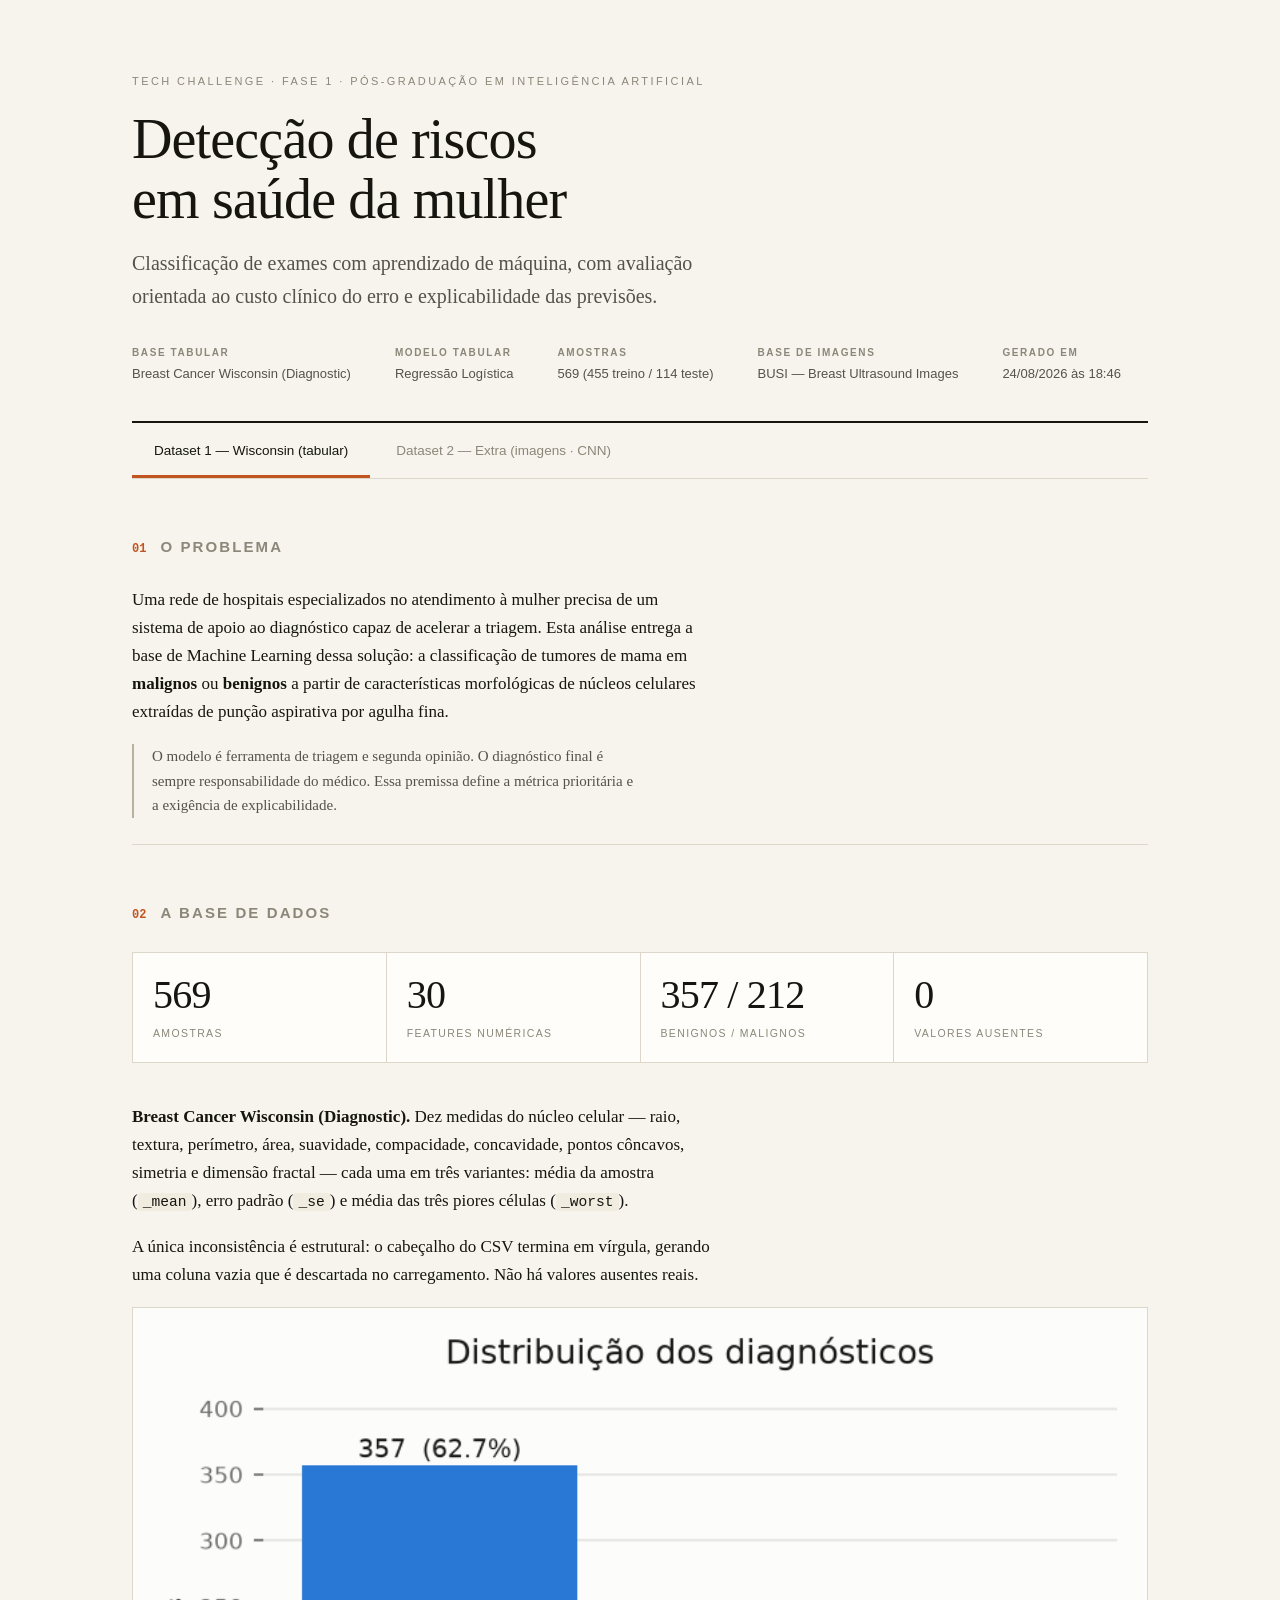
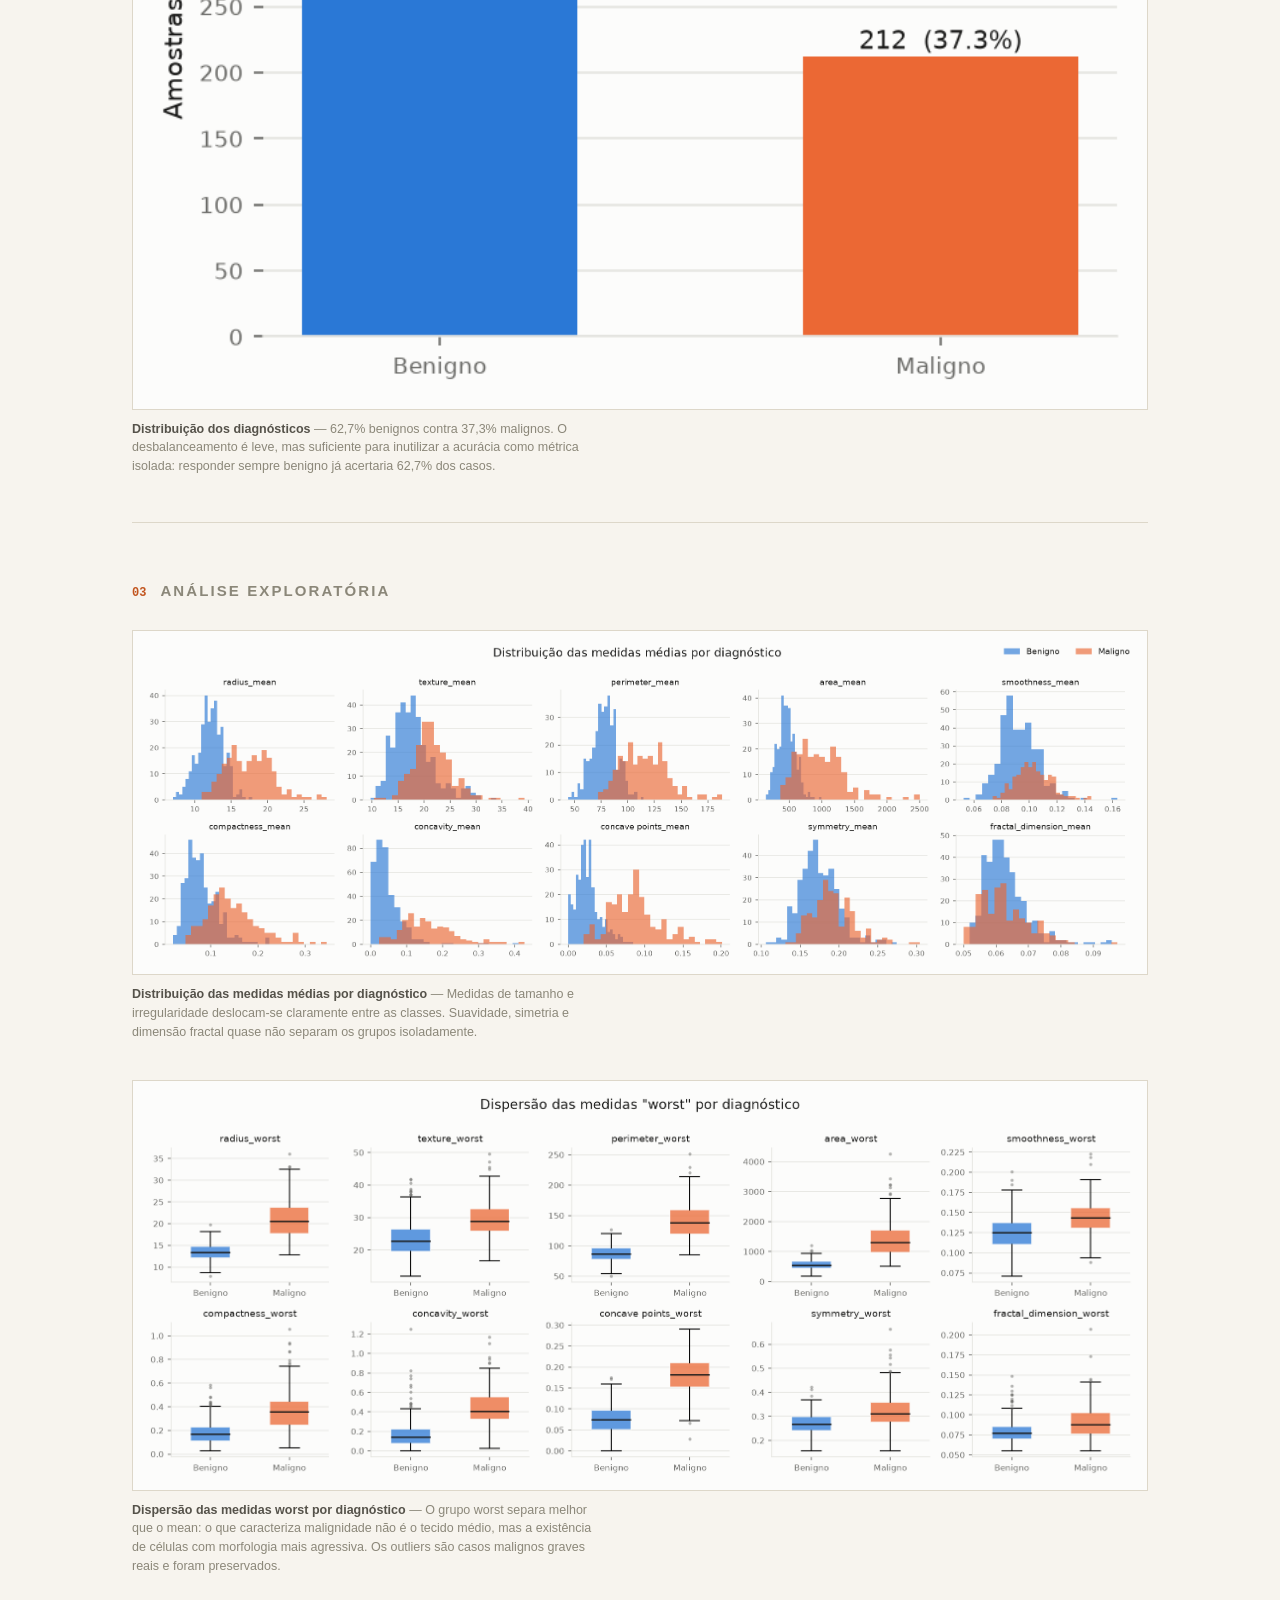
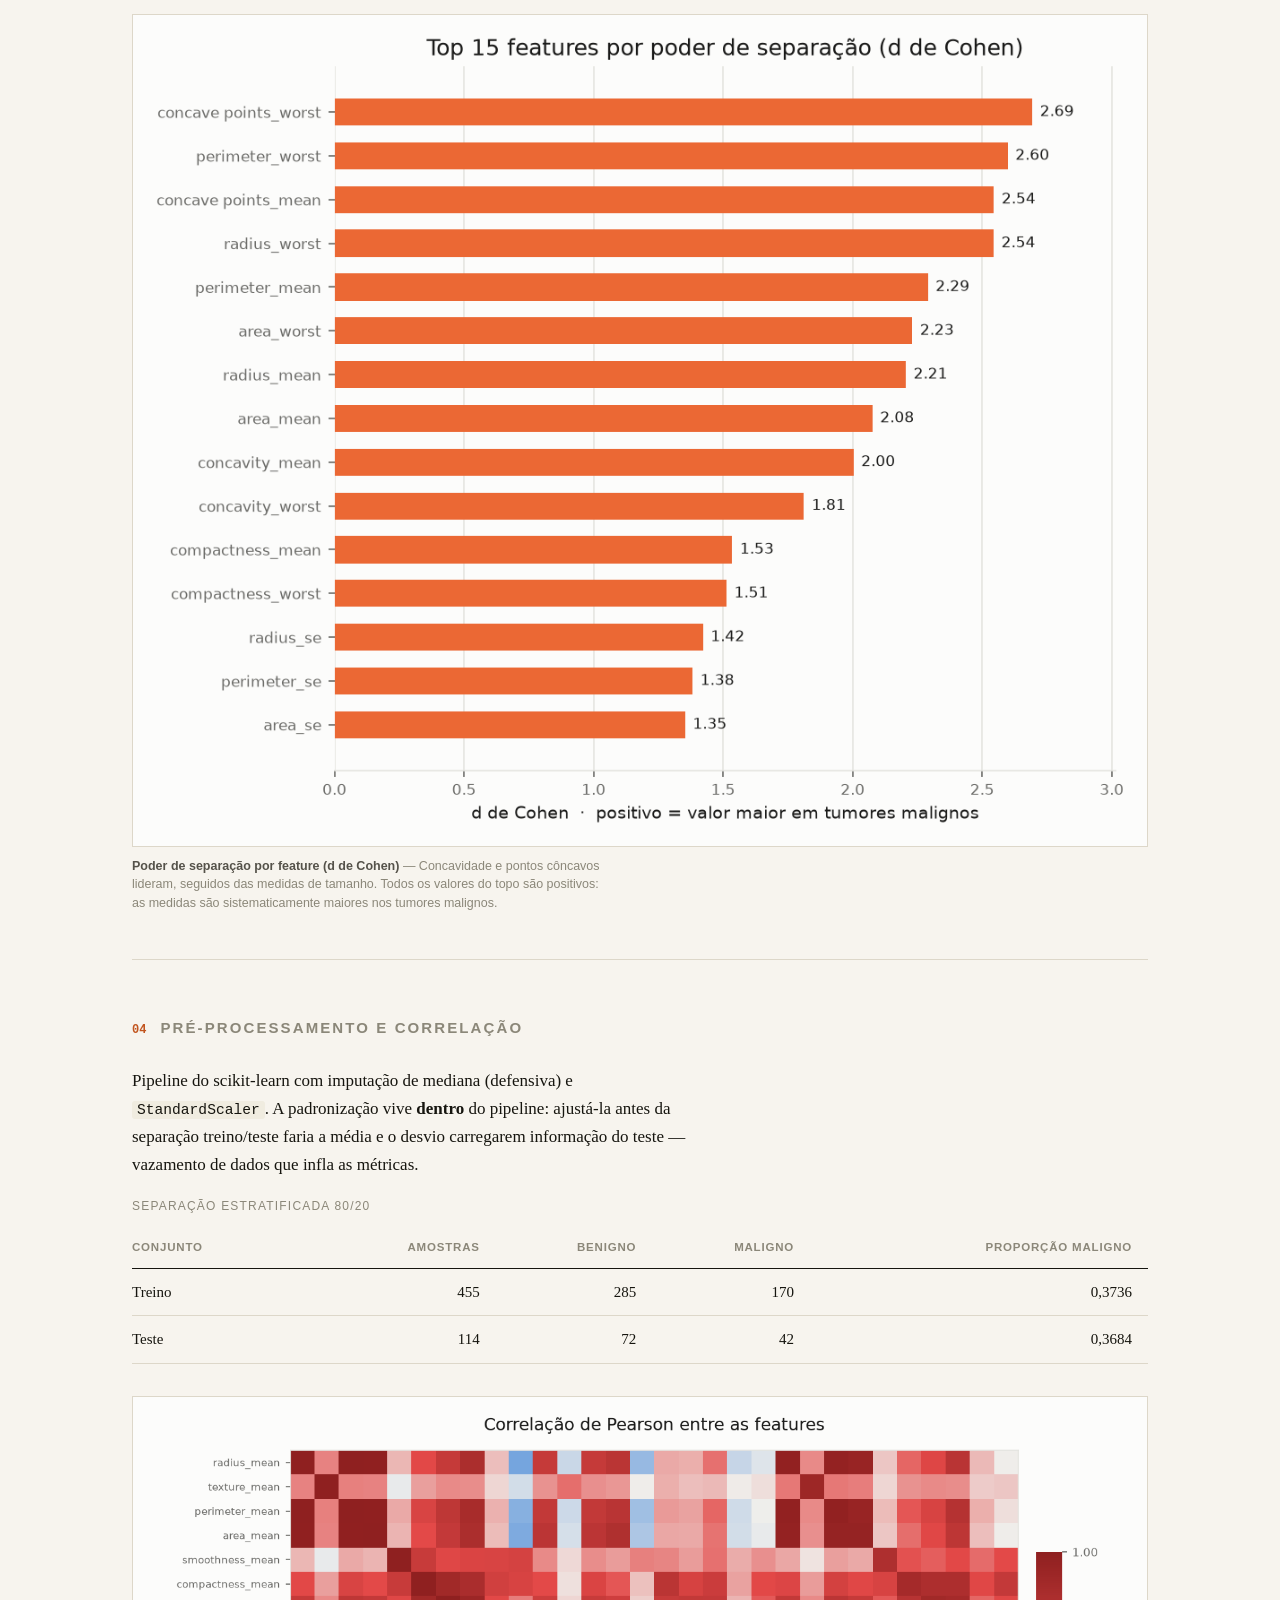
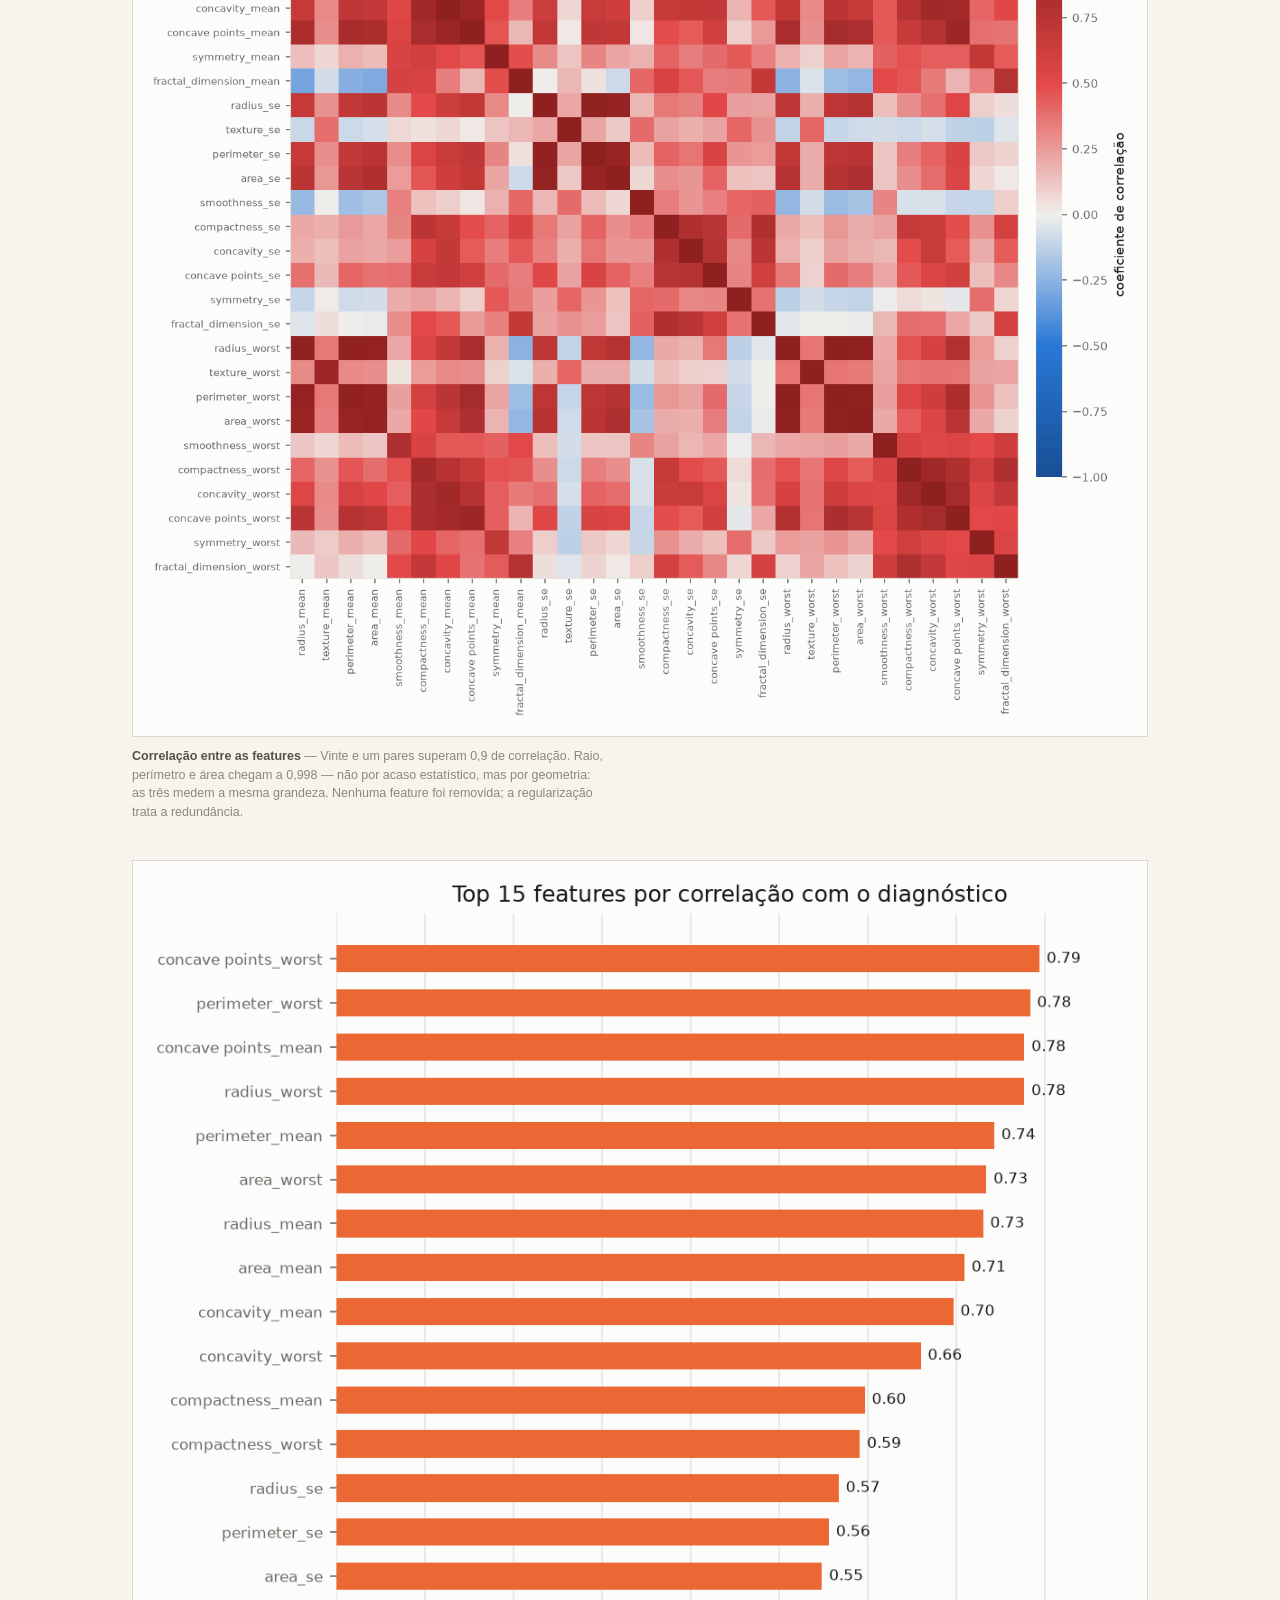
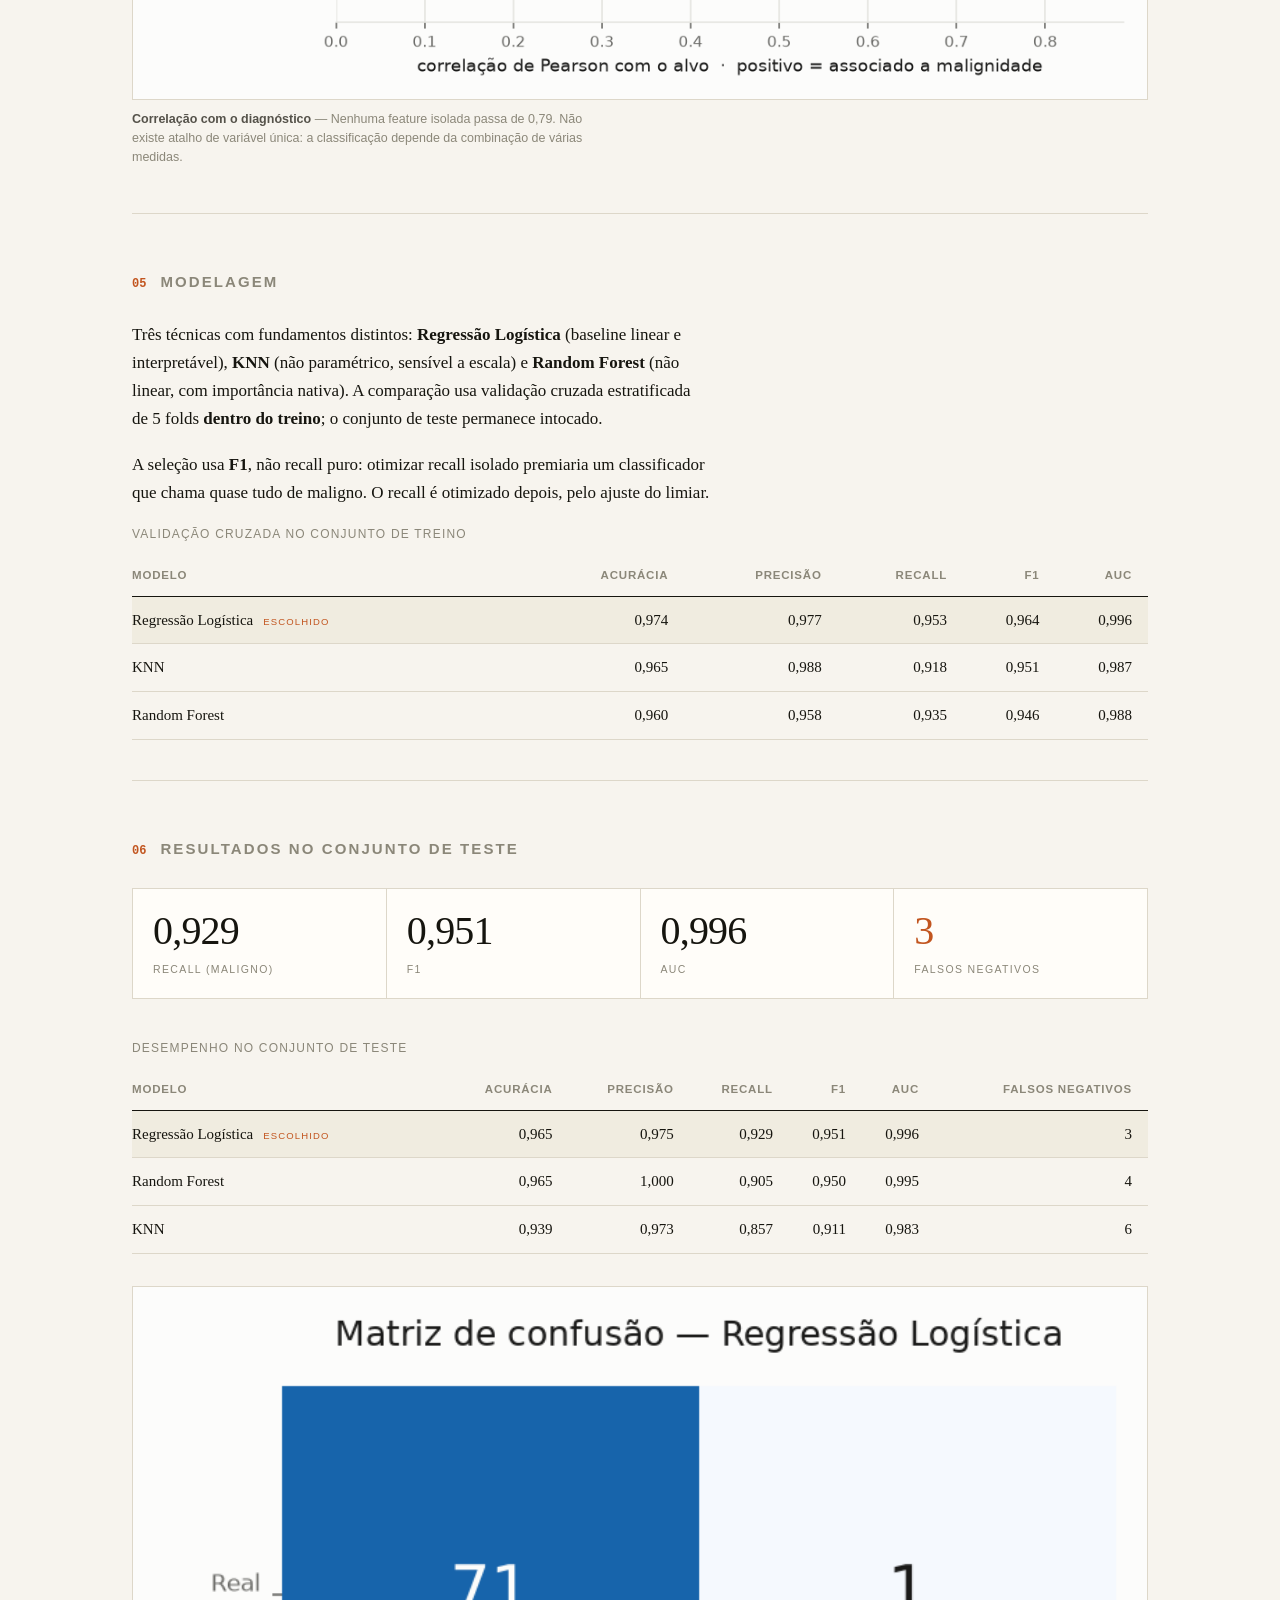
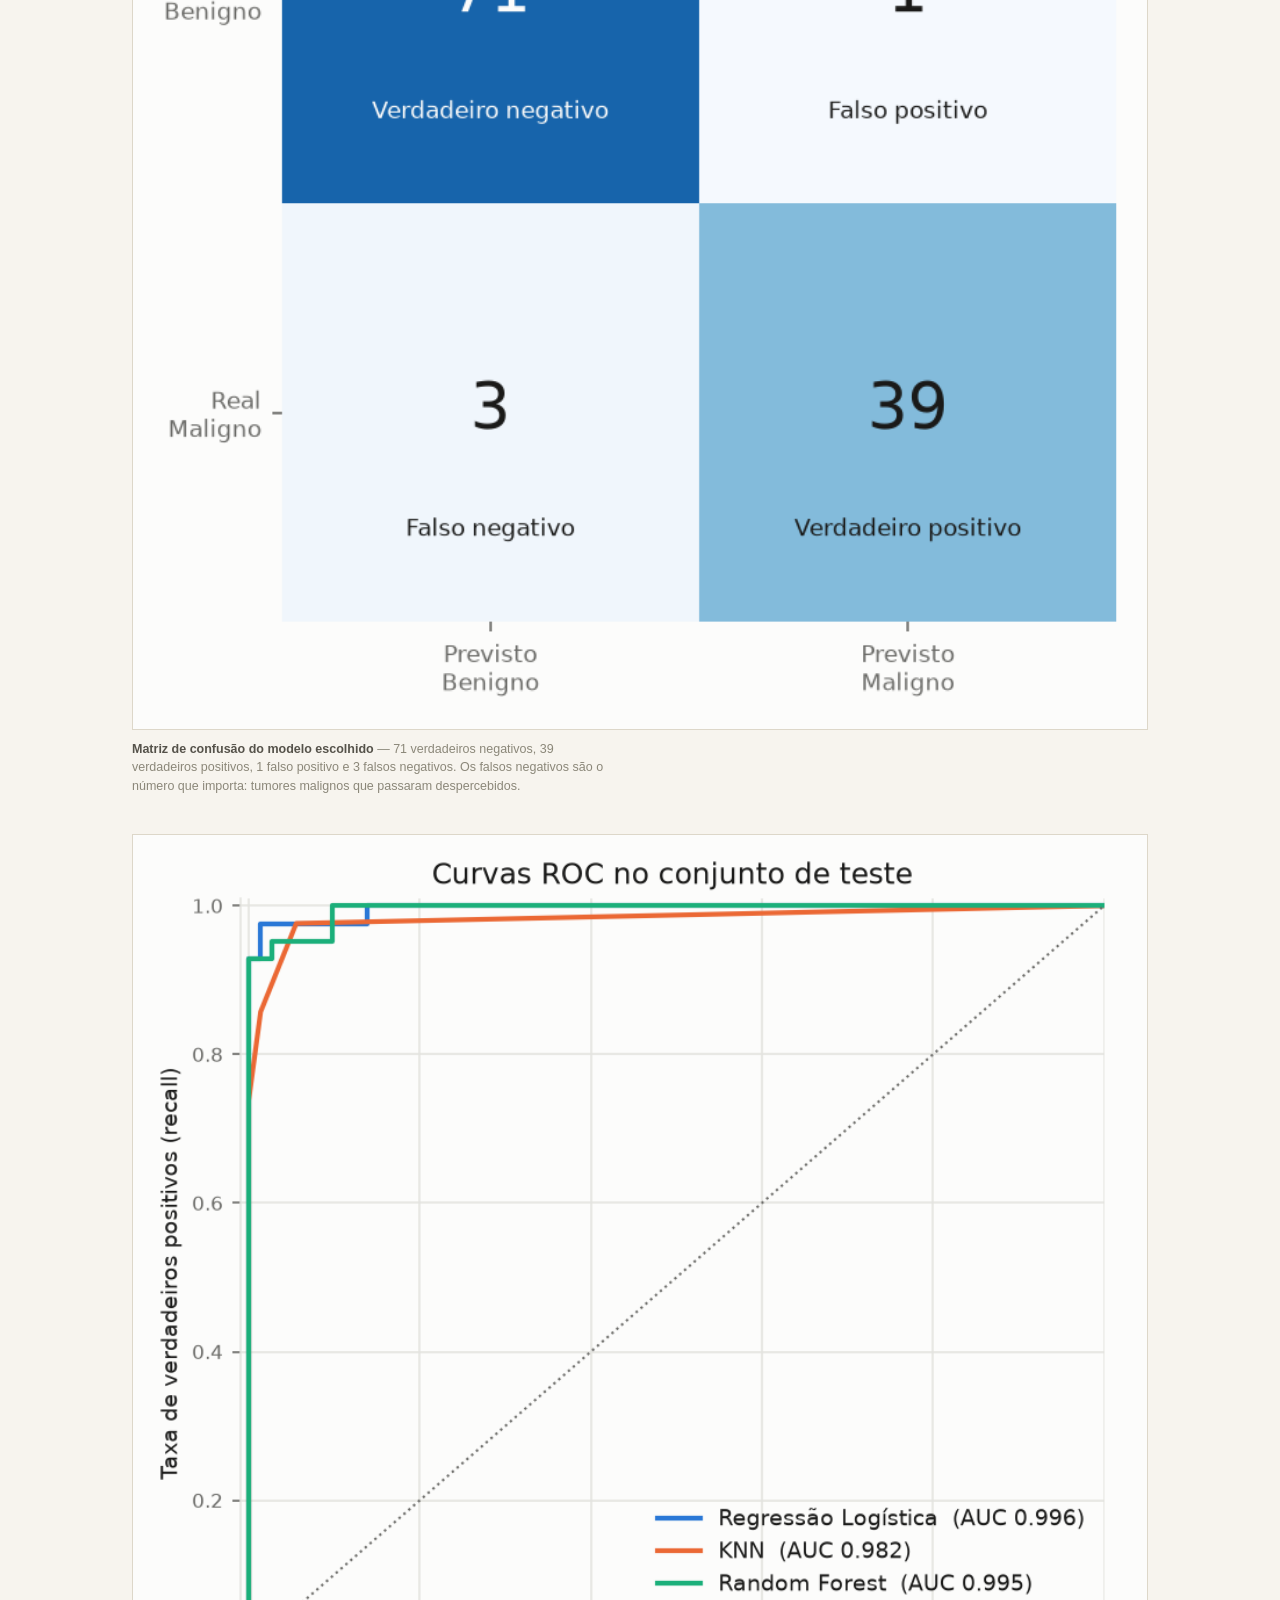
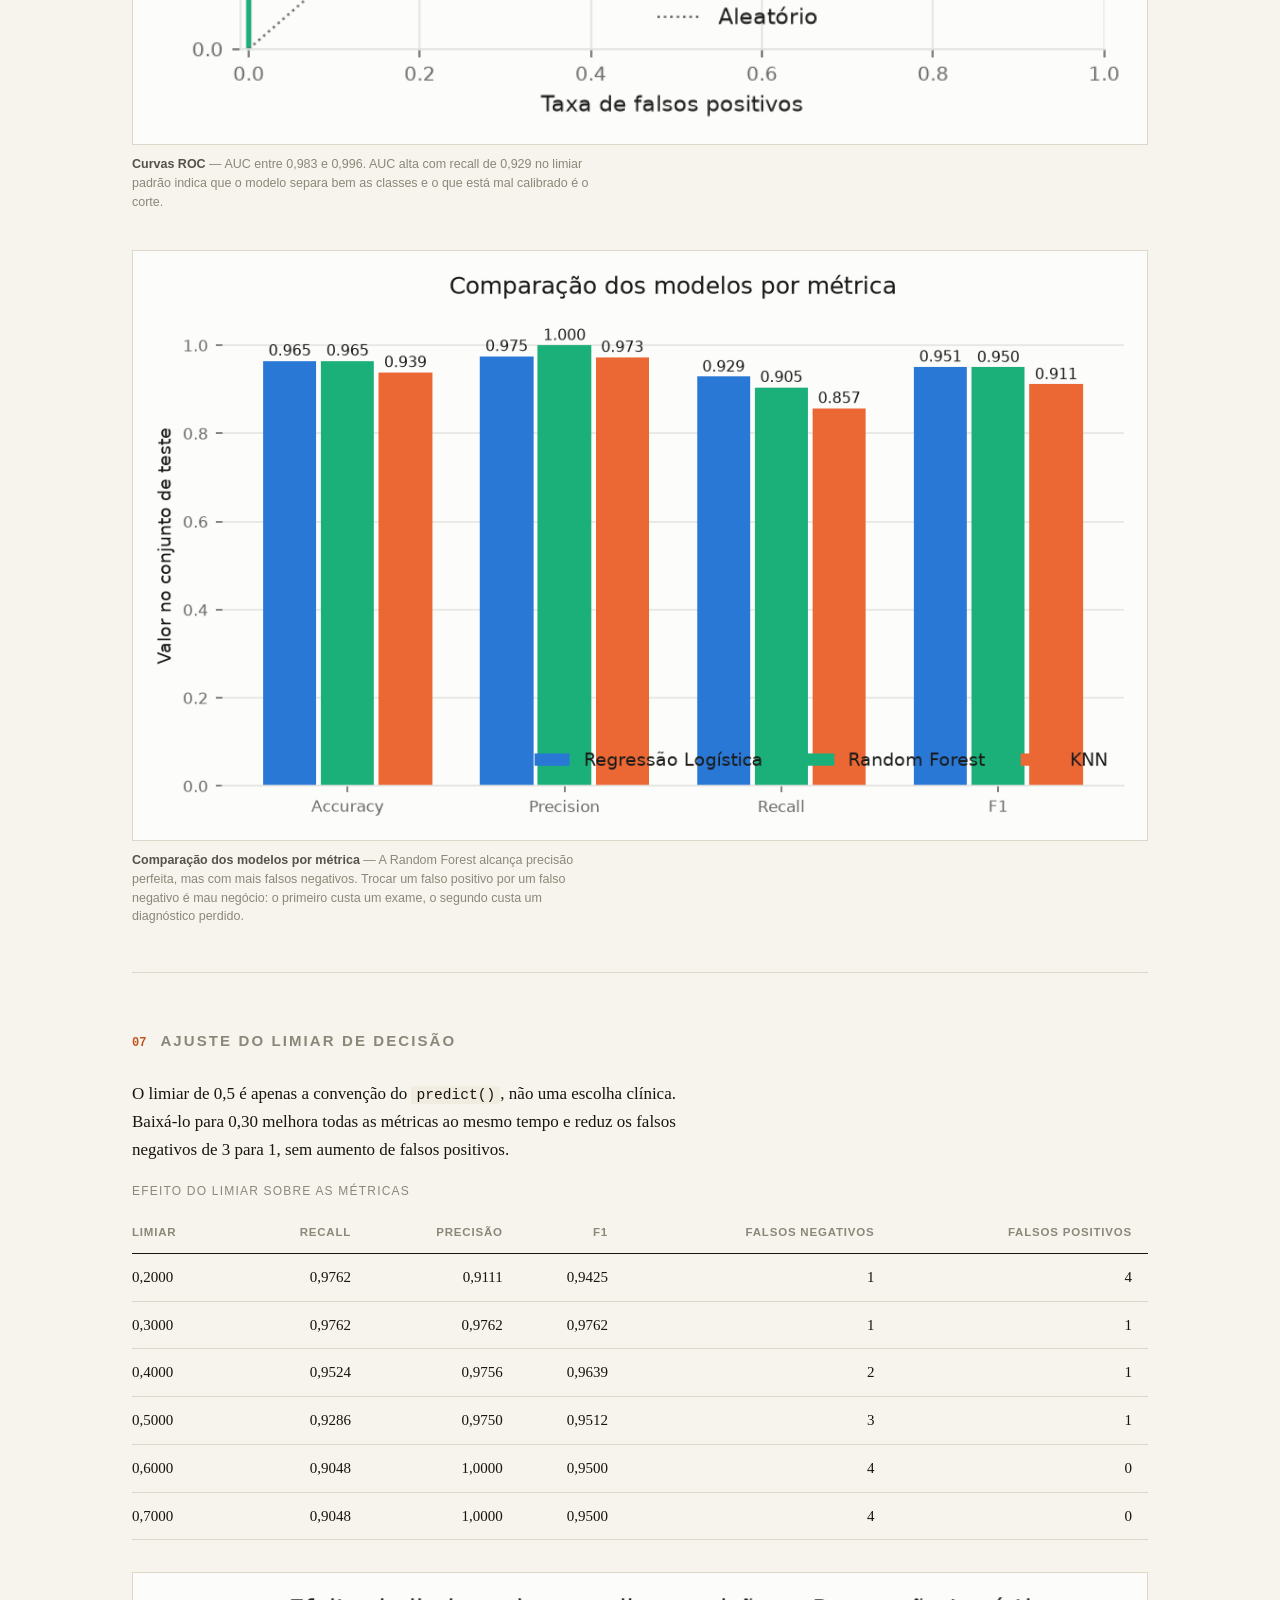
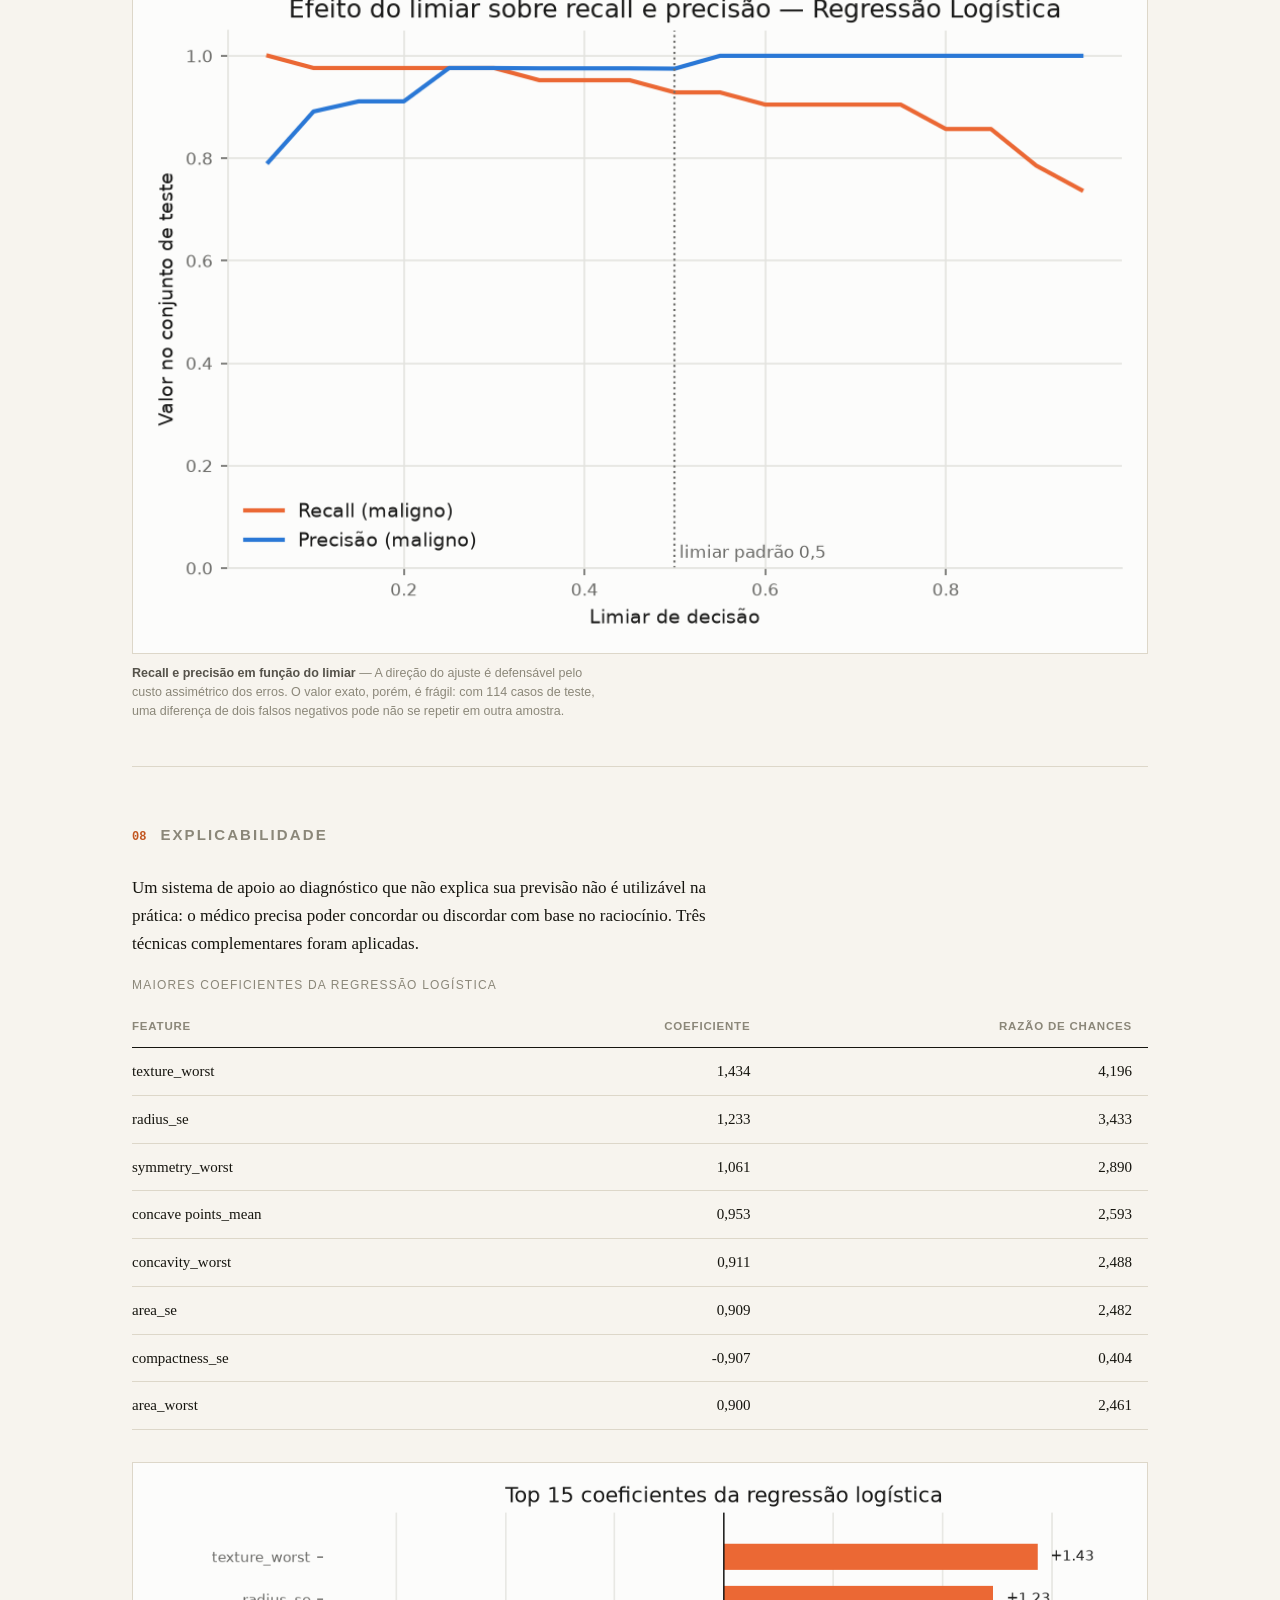
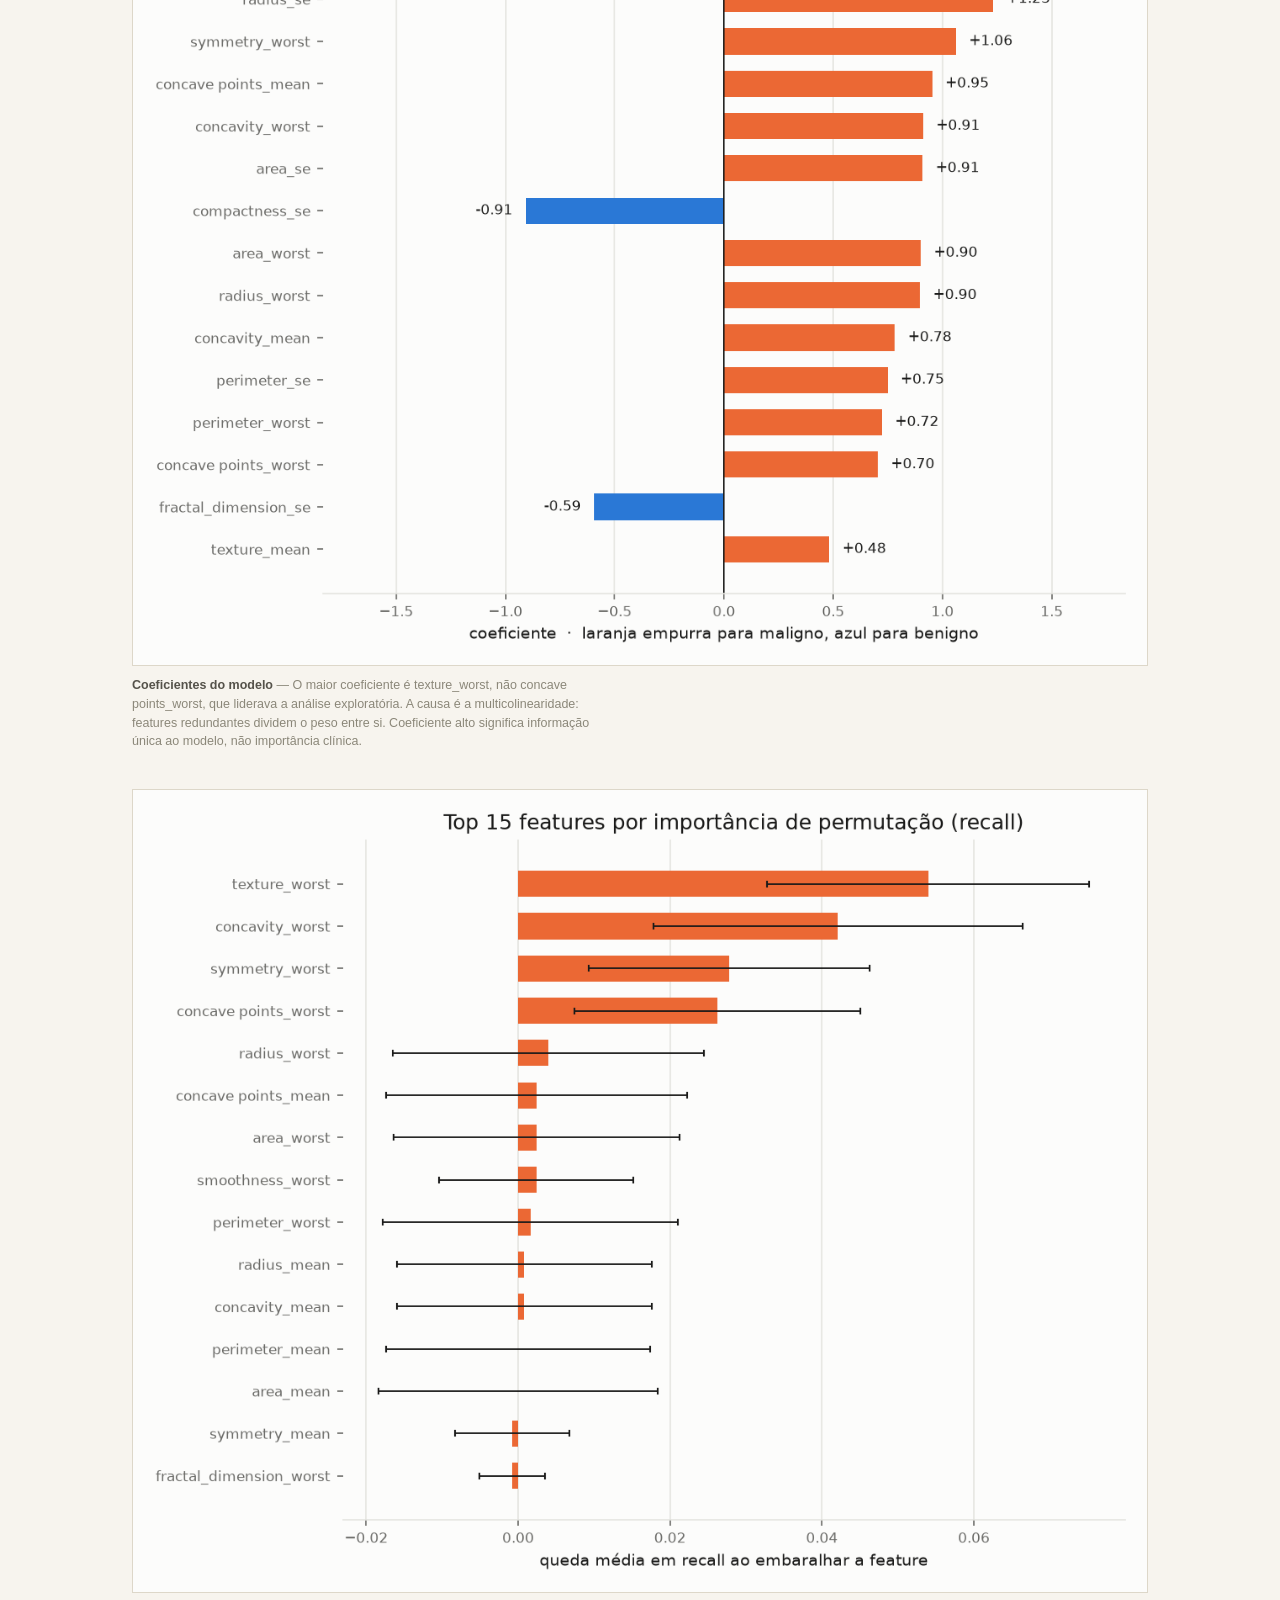
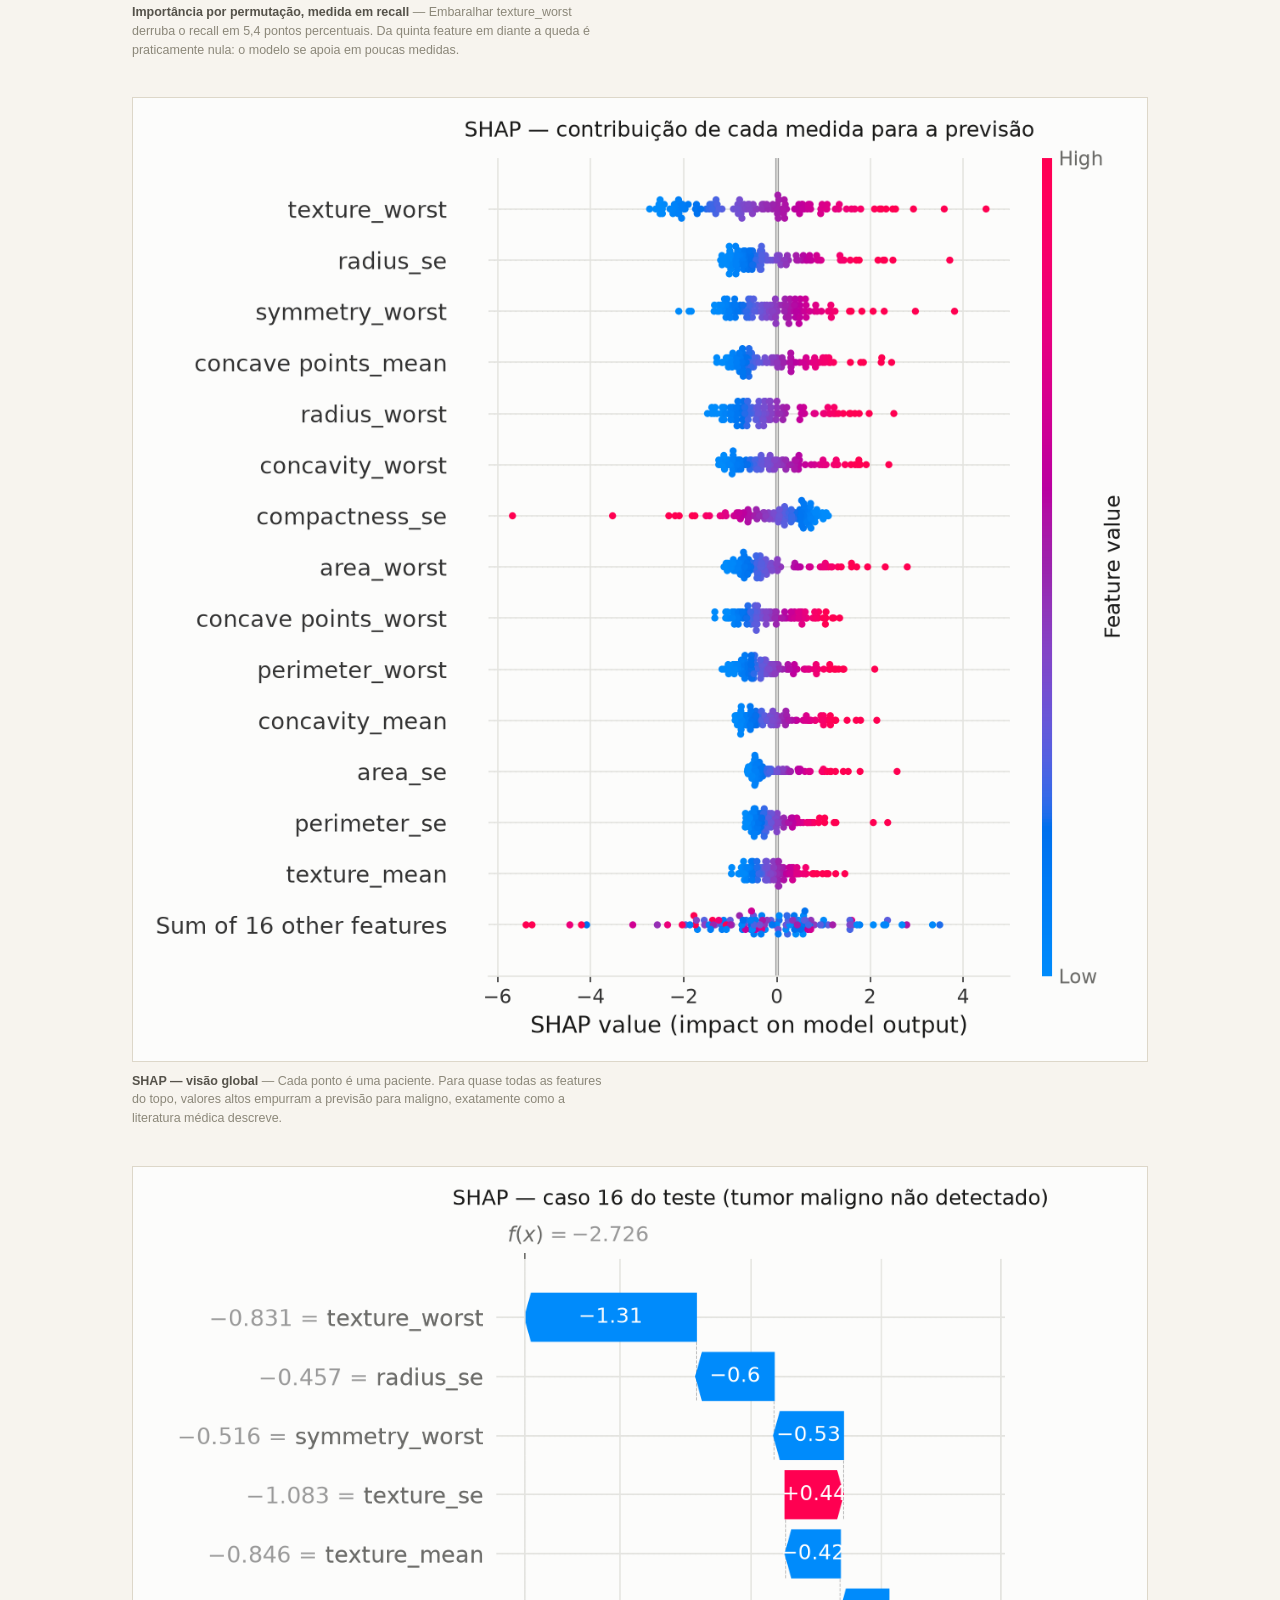
==== commit e638c766: "feat: add CNN image diagnosis as the extra deliverable" ====
--- a/results/reports/index.html
+++ b/results/reports/index.html
@@ -311,7 +311,7 @@
   <h1>Detecção de riscos<br>em saúde da mulher</h1>
   <p class="subtitulo">Classificação de exames com aprendizado de máquina, com avaliação orientada
   ao custo clínico do erro e explicabilidade das previsões.</p>
-  <div class="ficha"><span><strong>Base</strong>Breast Cancer Wisconsin (Diagnostic)</span><span><strong>Modelo escolhido</strong>Regressão Logística</span><span><strong>Amostras</strong>569 (455 treino / 114 teste)</span><span><strong>Gerado em</strong>18/08/2026 às 18:07</span></div>
+  <div class="ficha"><span><strong>Base tabular</strong>Breast Cancer Wisconsin (Diagnostic)</span><span><strong>Modelo tabular</strong>Regressão Logística</span><span><strong>Amostras</strong>569 (455 treino / 114 teste)</span><span><strong>Base de imagens</strong>BUSI — Breast Ultrasound Images</span><span><strong>Gerado em</strong>24/08/2026 às 18:46</span></div>
 </header>
 
 <nav class="abas" role="tablist">
@@ -325,7 +325,7 @@
 
 <main>
   <div class="painel" id="painel-wisconsin" role="tabpanel"><section><h2 data-numero="01">O problema</h2><p>Uma rede de hospitais especializados no atendimento à mulher precisa de um sistema de apoio ao diagnóstico capaz de acelerar a triagem. Esta análise entrega a base de Machine Learning dessa solução: a classificação de tumores de mama em <strong>malignos</strong> ou <strong>benignos</strong> a partir de características morfológicas de núcleos celulares extraídas de punção aspirativa por agulha fina.</p><p class="nota">O modelo é ferramenta de triagem e segunda opinião. O diagnóstico final é sempre responsabilidade do médico. Essa premissa define a métrica prioritária e a exigência de explicabilidade.</p></section><section><h2 data-numero="02">A base de dados</h2><div class="indicadores"><div class="indicador"><span class="valor">569</span><span class="rotulo">amostras</span></div><div class="indicador"><span class="valor">30</span><span class="rotulo">features numéricas</span></div><div class="indicador"><span class="valor">357 / 212</span><span class="rotulo">benignos / malignos</span></div><div class="indicador"><span class="valor">0</span><span class="rotulo">valores ausentes</span></div></div><p><strong>Breast Cancer Wisconsin (Diagnostic).</strong> Dez medidas do núcleo celular — raio, textura, perímetro, área, suavidade, compacidade, concavidade, pontos côncavos, simetria e dimensão fractal — cada uma em três variantes: média da amostra (<code>_mean</code>), erro padrão (<code>_se</code>) e média das três piores células (<code>_worst</code>).</p><p>A única inconsistência é estrutural: o cabeçalho do CSV termina em vírgula, gerando uma coluna vazia que é descartada no carregamento. Não há valores ausentes reais.</p><figure><img src="../figures/01_balanceamento_classes.png" alt="Distribuição dos diagnósticos" loading="lazy"><figcaption><b>Distribuição dos diagnósticos</b> — 62,7% benignos contra 37,3% malignos. O desbalanceamento é leve, mas suficiente para inutilizar a acurácia como métrica isolada: responder sempre benigno já acertaria 62,7% dos casos.</figcaption></figure></section><section><h2 data-numero="03">Análise exploratória</h2><figure><img src="../figures/02_distribuicoes_mean.png" alt="Distribuição das medidas médias por diagnóstico" loading="lazy"><figcaption><b>Distribuição das medidas médias por diagnóstico</b> — Medidas de tamanho e irregularidade deslocam-se claramente entre as classes. Suavidade, simetria e dimensão fractal quase não separam os grupos isoladamente.</figcaption></figure><figure><img src="../figures/03_boxplots_worst.png" alt="Dispersão das medidas worst por diagnóstico" loading="lazy"><figcaption><b>Dispersão das medidas worst por diagnóstico</b> — O grupo worst separa melhor que o mean: o que caracteriza malignidade não é o tecido médio, mas a existência de células com morfologia mais agressiva. Os outliers são casos malignos graves reais e foram preservados.</figcaption></figure><figure><img src="../figures/04_separacao_features.png" alt="Poder de separação por feature (d de Cohen)" loading="lazy"><figcaption><b>Poder de separação por feature (d de Cohen)</b> — Concavidade e pontos côncavos lideram, seguidos das medidas de tamanho. Todos os valores do topo são positivos: as medidas são sistematicamente maiores nos tumores malignos.</figcaption></figure></section><section><h2 data-numero="04">Pré-processamento e correlação</h2><p>Pipeline do scikit-learn com imputação de mediana (defensiva) e <code>StandardScaler</code>. A padronização vive <strong>dentro</strong> do pipeline: ajustá-la antes da separação treino/teste faria a média e o desvio carregarem informação do teste — vazamento de dados que infla as métricas.</p><div class="rolagem"><table><caption>Separação estratificada 80/20</caption><thead><tr><th>Conjunto</th><th>Amostras</th><th>Benigno</th><th>Maligno</th><th>Proporção maligno</th></tr></thead><tbody><tr><td>Treino</td><td>455</td><td>285</td><td>170</td><td>0,3736</td></tr><tr><td>Teste</td><td>114</td><td>72</td><td>42</td><td>0,3684</td></tr></tbody></table></div><figure><img src="../figures/05_correlacao.png" alt="Correlação entre as features" loading="lazy"><figcaption><b>Correlação entre as features</b> — Vinte e um pares superam 0,9 de correlação. Raio, perímetro e área chegam a 0,998 — não por acaso estatístico, mas por geometria: as três medem a mesma grandeza. Nenhuma feature foi removida; a regularização trata a redundância.</figcaption></figure><figure><img src="../figures/06_correlacao_alvo.png" alt="Correlação com o diagnóstico" loading="lazy"><figcaption><b>Correlação com o diagnóstico</b> — Nenhuma feature isolada passa de 0,79. Não existe atalho de variável única: a classificação depende da combinação de várias medidas.</figcaption></figure></section><section><h2 data-numero="05">Modelagem</h2><p>Três técnicas com fundamentos distintos: <strong>Regressão Logística</strong> (baseline linear e interpretável), <strong>KNN</strong> (não paramétrico, sensível a escala) e <strong>Random Forest</strong> (não linear, com importância nativa). A comparação usa validação cruzada estratificada de 5 folds <strong>dentro do treino</strong>; o conjunto de teste permanece intocado.</p><p>A seleção usa <strong>F1</strong>, não recall puro: otimizar recall isolado premiaria um classificador que chama quase tudo de maligno. O recall é otimizado depois, pelo ajuste do limiar.</p><div class="rolagem"><table><caption>Validação cruzada no conjunto de treino</caption><thead><tr><th>Modelo</th><th>Acurácia</th><th>Precisão</th><th>Recall</th><th>F1</th><th>AUC</th></tr></thead><tbody><tr class="destacada"><td>Regressão Logística</td><td>0,974</td><td>0,977</td><td>0,953</td><td>0,964</td><td>0,996</td></tr><tr><td>KNN</td><td>0,965</td><td>0,988</td><td>0,918</td><td>0,951</td><td>0,987</td></tr><tr><td>Random Forest</td><td>0,960</td><td>0,958</td><td>0,935</td><td>0,946</td><td>0,988</td></tr></tbody></table></div></section><section><h2 data-numero="06">Resultados no conjunto de teste</h2><div class="indicadores"><div class="indicador"><span class="valor">0,929</span><span class="rotulo">recall (maligno)</span></div><div class="indicador"><span class="valor">0,951</span><span class="rotulo">F1</span></div><div class="indicador"><span class="valor">0,996</span><span class="rotulo">AUC</span></div><div class="indicador alerta"><span class="valor">3</span><span class="rotulo">falsos negativos</span></div></div><div class="rolagem"><table><caption>Desempenho no conjunto de teste</caption><thead><tr><th>Modelo</th><th>Acurácia</th><th>Precisão</th><th>Recall</th><th>F1</th><th>AUC</th><th>Falsos negativos</th></tr></thead><tbody><tr class="destacada"><td>Regressão Logística</td><td>0,965</td><td>0,975</td><td>0,929</td><td>0,951</td><td>0,996</td><td>3</td></tr><tr><td>Random Forest</td><td>0,965</td><td>1,000</td><td>0,905</td><td>0,950</td><td>0,995</td><td>4</td></tr><tr><td>KNN</td><td>0,939</td><td>0,973</td><td>0,857</td><td>0,911</td><td>0,983</td><td>6</td></tr></tbody></table></div><figure><img src="../figures/07_matriz_confusao.png" alt="Matriz de confusão do modelo escolhido" loading="lazy"><figcaption><b>Matriz de confusão do modelo escolhido</b> — 71 verdadeiros negativos, 39 verdadeiros positivos, 1 falso positivo e 3 falsos negativos. Os falsos negativos são o número que importa: tumores malignos que passaram despercebidos.</figcaption></figure><figure><img src="../figures/08_curvas_roc.png" alt="Curvas ROC" loading="lazy"><figcaption><b>Curvas ROC</b> — AUC entre 0,983 e 0,996. AUC alta com recall de 0,929 no limiar padrão indica que o modelo separa bem as classes e o que está mal calibrado é o corte.</figcaption></figure><figure><img src="../figures/09_comparacao_modelos.png" alt="Comparação dos modelos por métrica" loading="lazy"><figcaption><b>Comparação dos modelos por métrica</b> — A Random Forest alcança precisão perfeita, mas com mais falsos negativos. Trocar um falso positivo por um falso negativo é mau negócio: o primeiro custa um exame, o segundo custa um diagnóstico perdido.</figcaption></figure></section><section><h2 data-numero="07">Ajuste do limiar de decisão</h2><p>O limiar de 0,5 é apenas a convenção do <code>predict()</code>, não uma escolha clínica. Baixá-lo para 0,30 melhora todas as métricas ao mesmo tempo e reduz os falsos negativos de 3 para 1, sem aumento de falsos positivos.</p><div class="rolagem"><table><caption>Efeito do limiar sobre as métricas</caption><thead><tr><th>Limiar</th><th>Recall</th><th>Precisão</th><th>F1</th><th>Falsos negativos</th><th>Falsos positivos</th></tr></thead><tbody><tr><td>0,2000</td><td>0,9762</td><td>0,9111</td><td>0,9425</td><td>1</td><td>4</td></tr><tr><td>0,3000</td><td>0,9762</td><td>0,9762</td><td>0,9762</td><td>1</td><td>1</td></tr><tr><td>0,4000</td><td>0,9524</td><td>0,9756</td><td>0,9639</td><td>2</td><td>1</td></tr><tr><td>0,5000</td><td>0,9286</td><td>0,9750</td><td>0,9512</td><td>3</td><td>1</td></tr><tr><td>0,6000</td><td>0,9048</td><td>1,0000</td><td>0,9500</td><td>4</td><td>0</td></tr><tr><td>0,7000</td><td>0,9048</td><td>1,0000</td><td>0,9500</td><td>4</td><td>0</td></tr></tbody></table></div><figure><img src="../figures/10_limiar_decisao.png" alt="Recall e precisão em função do limiar" loading="lazy"><figcaption><b>Recall e precisão em função do limiar</b> — A direção do ajuste é defensável pelo custo assimétrico dos erros. O valor exato, porém, é frágil: com 114 casos de teste, uma diferença de dois falsos negativos pode não se repetir em outra amostra.</figcaption></figure></section><section><h2 data-numero="08">Explicabilidade</h2><p>Um sistema de apoio ao diagnóstico que não explica sua previsão não é utilizável na prática: o médico precisa poder concordar ou discordar com base no raciocínio. Três técnicas complementares foram aplicadas.</p><div class="rolagem"><table><caption>Maiores coeficientes da regressão logística</caption><thead><tr><th>Feature</th><th>Coeficiente</th><th>Razão de chances</th></tr></thead><tbody><tr><td>texture_worst</td><td>1,434</td><td>4,196</td></tr><tr><td>radius_se</td><td>1,233</td><td>3,433</td></tr><tr><td>symmetry_worst</td><td>1,061</td><td>2,890</td></tr><tr><td>concave points_mean</td><td>0,953</td><td>2,593</td></tr><tr><td>concavity_worst</td><td>0,911</td><td>2,488</td></tr><tr><td>area_se</td><td>0,909</td><td>2,482</td></tr><tr><td>compactness_se</td><td>-0,907</td><td>0,404</td></tr><tr><td>area_worst</td><td>0,900</td><td>2,461</td></tr></tbody></table></div><figure><img src="../figures/11_coeficientes.png" alt="Coeficientes do modelo" loading="lazy"><figcaption><b>Coeficientes do modelo</b> — O maior coeficiente é texture_worst, não concave points_worst, que liderava a análise exploratória. A causa é a multicolinearidade: features redundantes dividem o peso entre si. Coeficiente alto significa informação única ao modelo, não importância clínica.</figcaption></figure><figure><img src="../figures/12_importancia_permutacao.png" alt="Importância por permutação, medida em recall" loading="lazy"><figcaption><b>Importância por permutação, medida em recall</b> — Embaralhar texture_worst derruba o recall em 5,4 pontos percentuais. Da quinta feature em diante a queda é praticamente nula: o modelo se apoia em poucas medidas.</figcaption></figure><figure><img src="../figures/13_shap_beeswarm.png" alt="SHAP — visão global" loading="lazy"><figcaption><b>SHAP — visão global</b> — Cada ponto é uma paciente. Para quase todas as features do topo, valores altos empurram a previsão para maligno, exatamente como a literatura médica descreve.</figcaption></figure><figure><img src="../figures/14_shap_caso_falso_negativo.png" alt="SHAP — um tumor maligno não detectado" loading="lazy"><figcaption><b>SHAP — um tumor maligno não detectado</b> — Praticamente todas as medidas desta paciente estão abaixo da média da base. O modelo não errou por acaso: viu um tumor maligno de morfologia pouco característica. É o limite que nenhum ajuste de hiperparâmetro resolve.</figcaption></figure></section><section><h2 data-numero="09">Leitura crítica</h2><p>O modelo atinge desempenho alto e estável, com explicações coerentes com a morfologia celular descrita na literatura. Ainda assim, três limites são intransponíveis com esta base:</p><ul><li><strong>569 casos de uma única fonte.</strong> O desempenho pode degradar em outra população ou com outro protocolo de coleta.</li><li><strong>As features já foram extraídas por um especialista</strong> a partir das imagens. O sistema não parte de dados crus: depende de uma etapa manual anterior.</li><li><strong>Existem tumores malignos morfologicamente discretos</strong>, como mostra o caso analisado por SHAP. Nenhuma quantidade de ajuste resolve isso, porque a informação necessária não está nas medidas disponíveis.</li></ul><p class="nota">Uso adequado: triagem e priorização de fila, segunda opinião e sinalização de casos discordantes — sempre com o laudo final assinado por um médico.</p></section></div>
-  <div class="painel" id="painel-extra" role="tabpanel" hidden><div class="pendente"><h3>Diagnóstico por imagem com redes neurais convolucionais</h3><p>Esta análise é a entrega extra do desafio e será preenchida na fase seguinte, com um segundo conjunto de dados — mamografias — e uma CNN treinada para classificação.</p><p>A estrutura acompanhará a da primeira aba: caracterização da base, amostras de imagens, arquitetura da rede, curvas de treino, métricas no conjunto de teste e interpretação dos resultados.</p></div></div>
+  <div class="painel" id="painel-extra" role="tabpanel" hidden><section><h2 data-numero="01">A base de imagens</h2><div class="indicadores"><div class="indicador"><span class="valor">780</span><span class="rotulo">imagens</span></div><div class="indicador"><span class="valor">3</span><span class="rotulo">classes</span></div><div class="indicador"><span class="valor">malignant</span><span class="rotulo">classe positiva</span></div></div><div class="rolagem"><table><caption>Distribuição por classe</caption><thead><tr><th>Classe</th><th>Imagens</th><th>Proporção</th></tr></thead><tbody><tr><td>benign</td><td>437</td><td>0,5603</td></tr><tr><td>malignant</td><td>210</td><td>0,2692</td></tr><tr><td>normal</td><td>133</td><td>0,1705</td></tr></tbody></table></div></section><section><h2 data-numero="02">Resultados no conjunto de teste</h2><div class="rolagem"><table><caption>Desempenho das arquiteturas</caption><thead><tr><th>Modelo</th><th>Acurácia</th><th>F1 macro</th><th>Recall maligno</th><th>Precisão maligno</th><th>Malignos não detectados</th></tr></thead><tbody><tr class="destacada"><td>MobileNetV2 (transferência)</td><td>0,745</td><td>0,727</td><td>0,793</td><td>0,639</td><td>6</td></tr><tr><td>CNN do zero</td><td>0,585</td><td>0,287</td><td>0,069</td><td>0,667</td><td>27</td></tr></tbody></table></div></section><section><h2 data-numero="03">Análise visual</h2><figure><img src="../figures/20_imagens_por_classe.png" alt="Imagens por classe" loading="lazy"><figcaption><b>Imagens por classe</b> — A base é desbalanceada: 56% benignas, 27% malignas e 17% normais. O treino usa pesos de classe para compensar, evitando que a rede aprenda a favorecer a classe majoritária.</figcaption></figure><figure><img src="../figures/21_amostras_imagens.png" alt="Exemplos de ultrassom por classe" loading="lazy"><figcaption><b>Exemplos de ultrassom por classe</b> — Ao contrário do dataset tabular, aqui não há medidas extraídas por um especialista: a rede parte do pixel cru e precisa aprender sozinha o que distingue as lesões.</figcaption></figure><figure><img src="../figures/22_curvas_treino.png" alt="Curvas de treino" loading="lazy"><figcaption><b>Curvas de treino</b> — A distância entre as curvas de treino e validação mede o sobreajuste. A parada antecipada devolve os pesos da melhor época de validação.</figcaption></figure><figure><img src="../figures/23_matriz_confusao_imagens.png" alt="Matriz de confusão — MobileNetV2 (transferência)" loading="lazy"><figcaption><b>Matriz de confusão — MobileNetV2 (transferência)</b> — Com três classes, o erro que importa é o caso maligno classificado como benigno ou normal: é o equivalente ao falso negativo do pipeline tabular.</figcaption></figure><figure><img src="../figures/24_malignos_nao_detectados.png" alt="Casos malignos não detectados" loading="lazy"><figcaption><b>Casos malignos não detectados</b> — Mostrar quais imagens escaparam é o análogo visual da análise SHAP do pipeline tabular: em vez de apenas contar erros, expõe o que o modelo não viu.</figcaption></figure></section><section><h2 data-numero="04">Interpretação</h2><p>O modelo de imagem parte do pixel cru, sem nenhuma medida extraída por especialista — é essa a diferença em relação ao pipeline tabular, que depende de um profissional ter medido os núcleos celulares antes. Em compensação, aprende com muito menos supervisão estruturada e erra mais. Vale como demonstração de viabilidade, não como sistema clínico.</p></section></div>
 </main>
 
 <footer class="rodape">
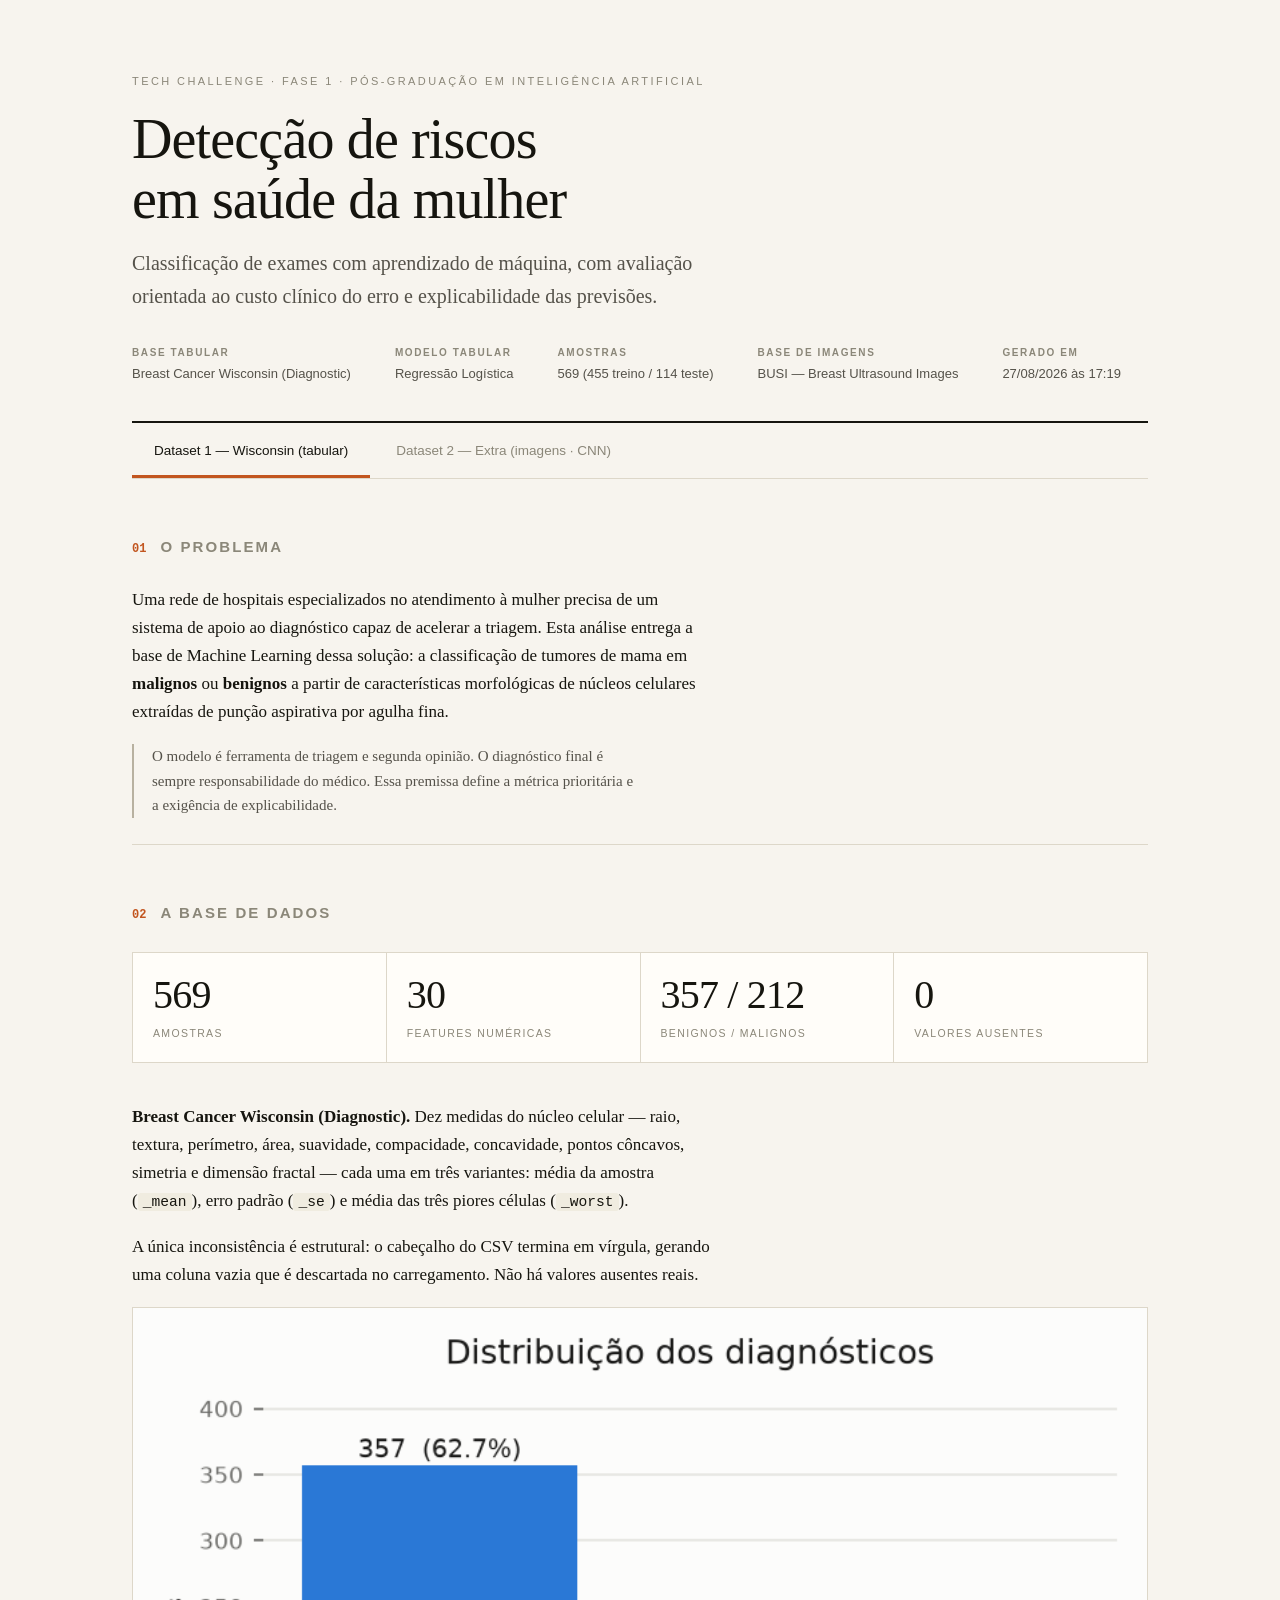
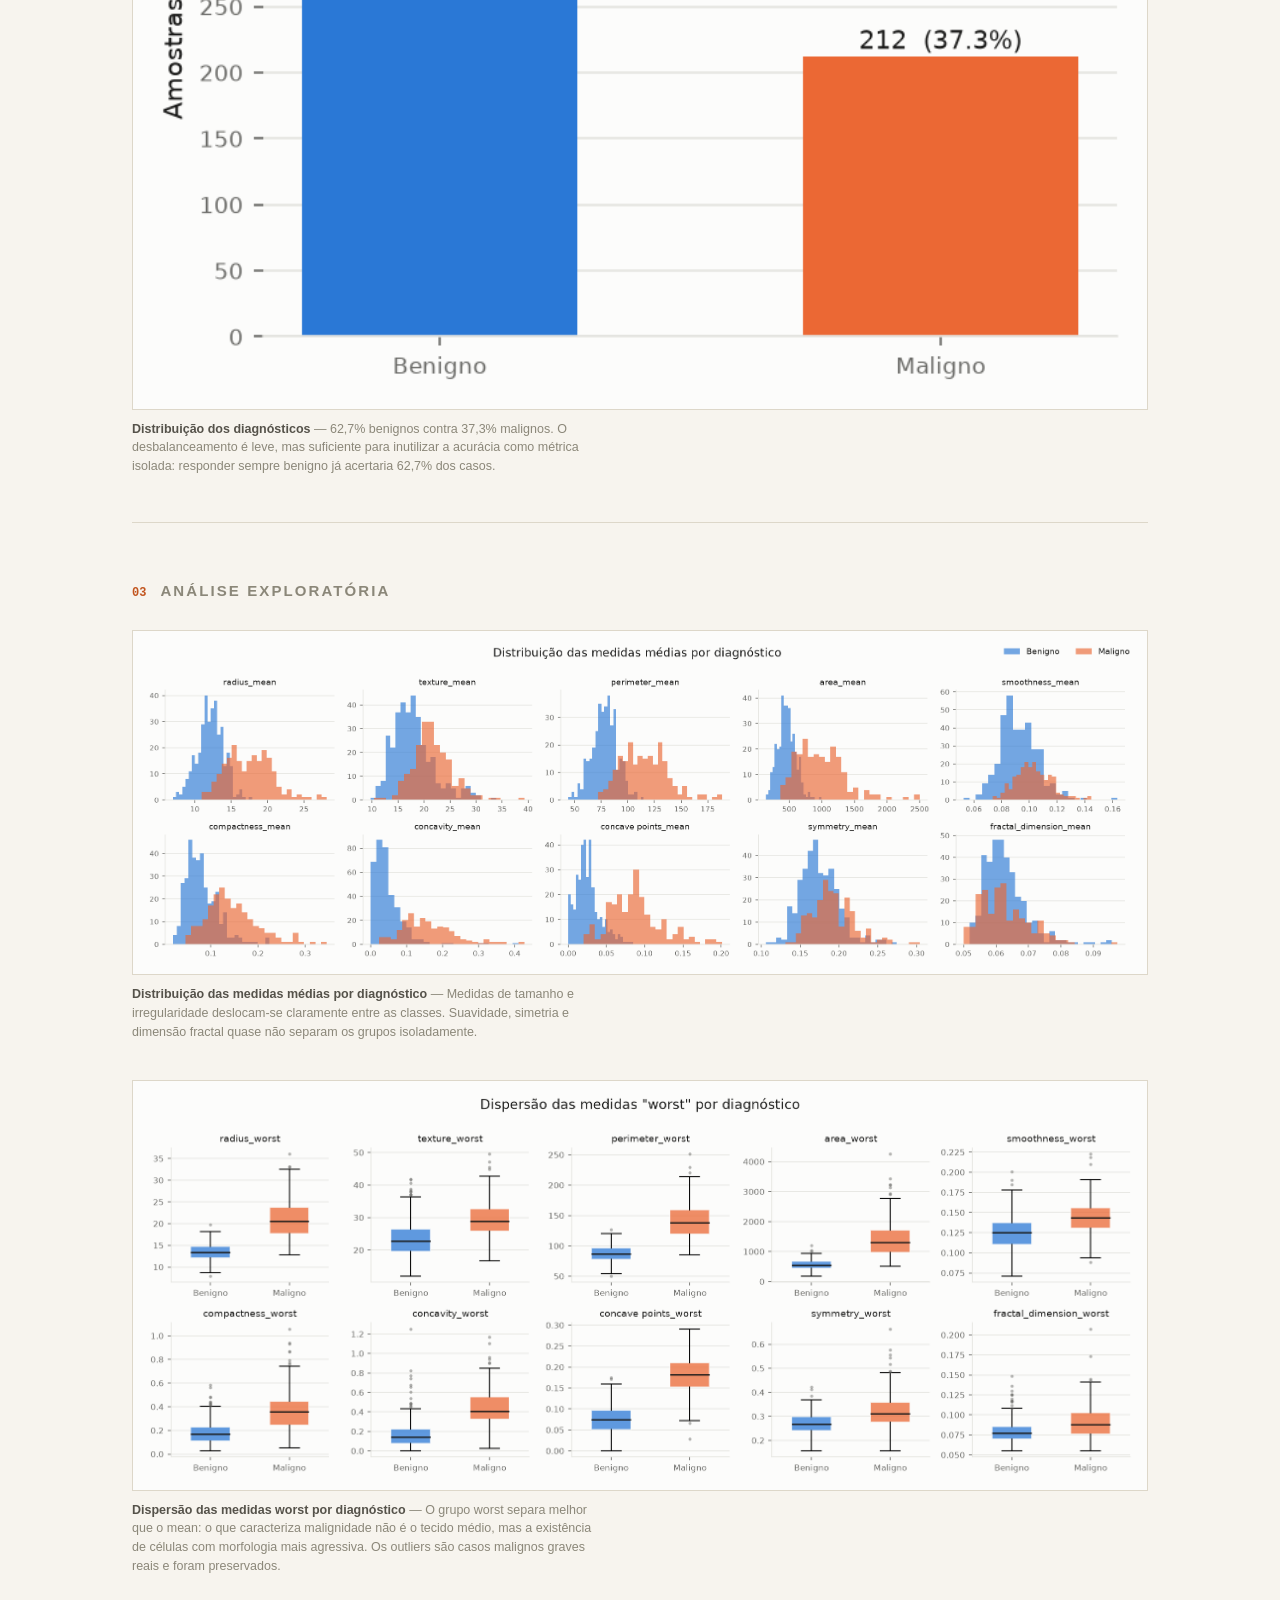
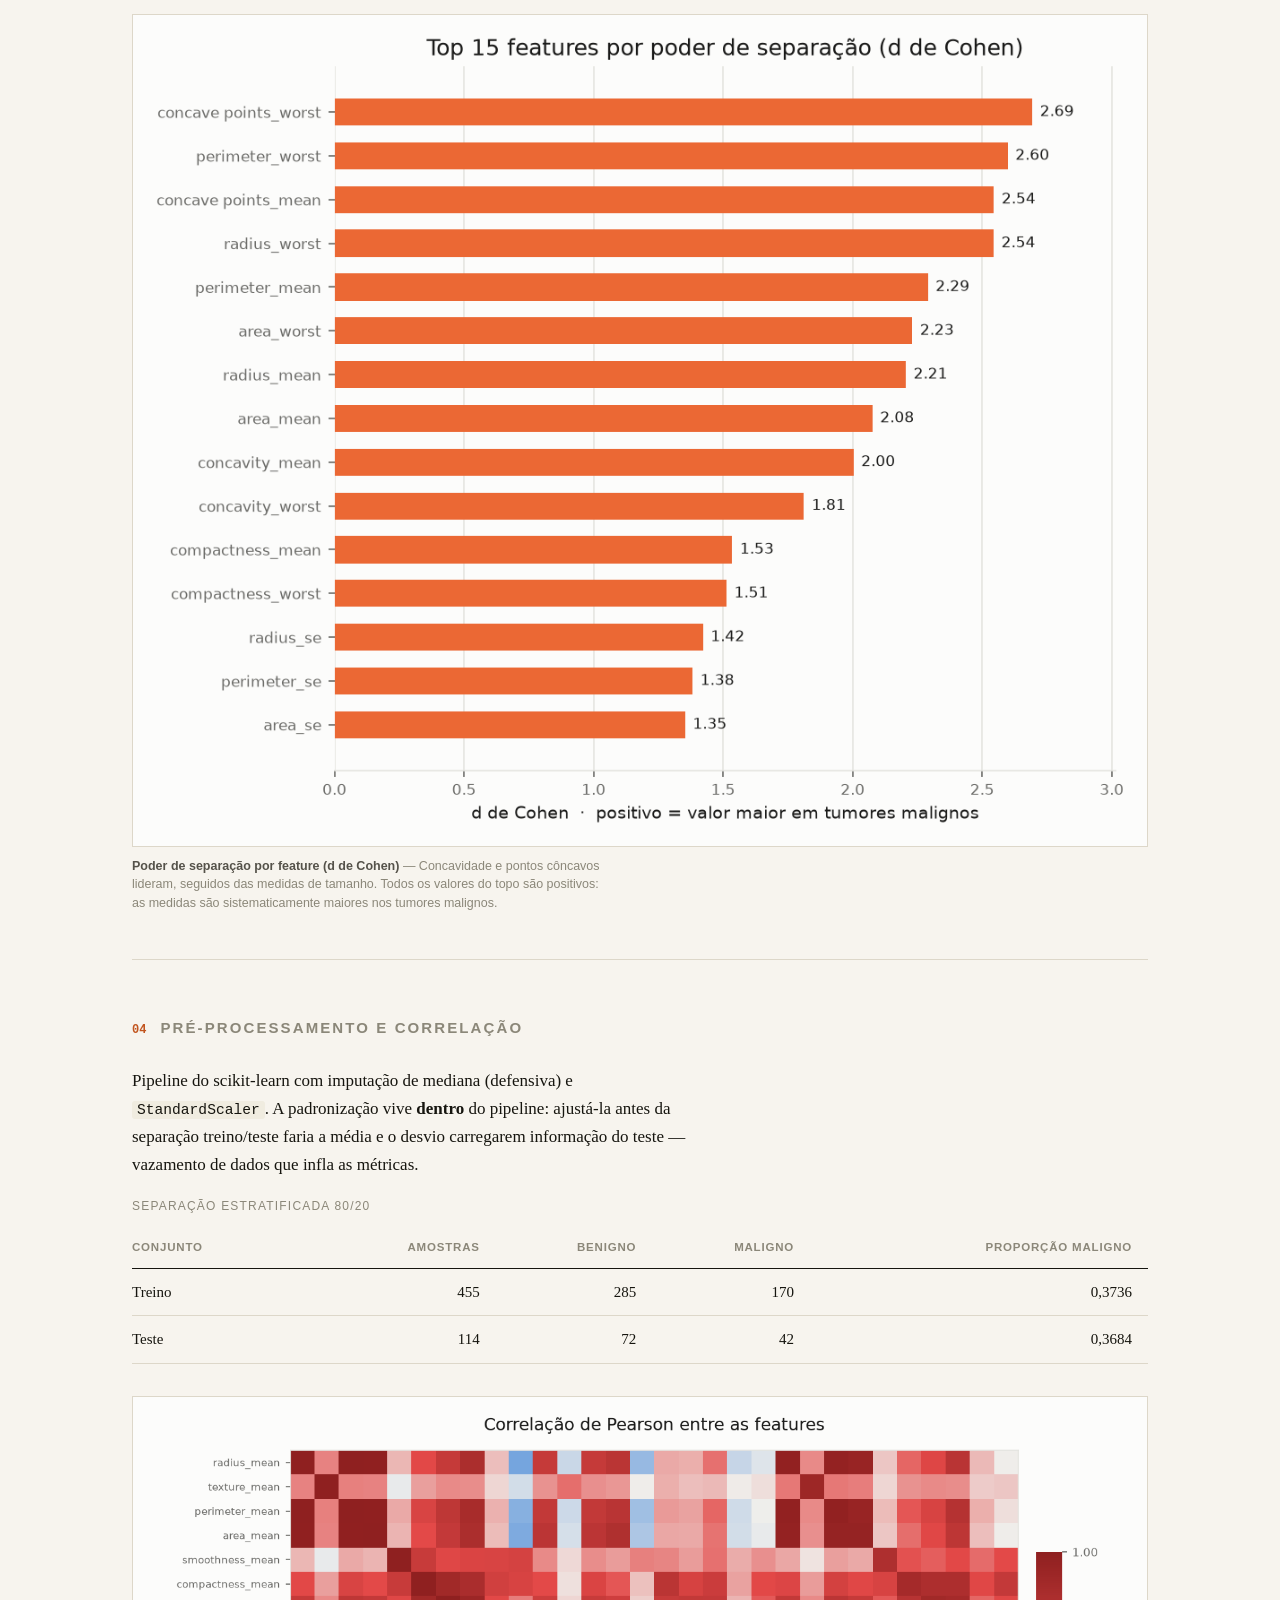
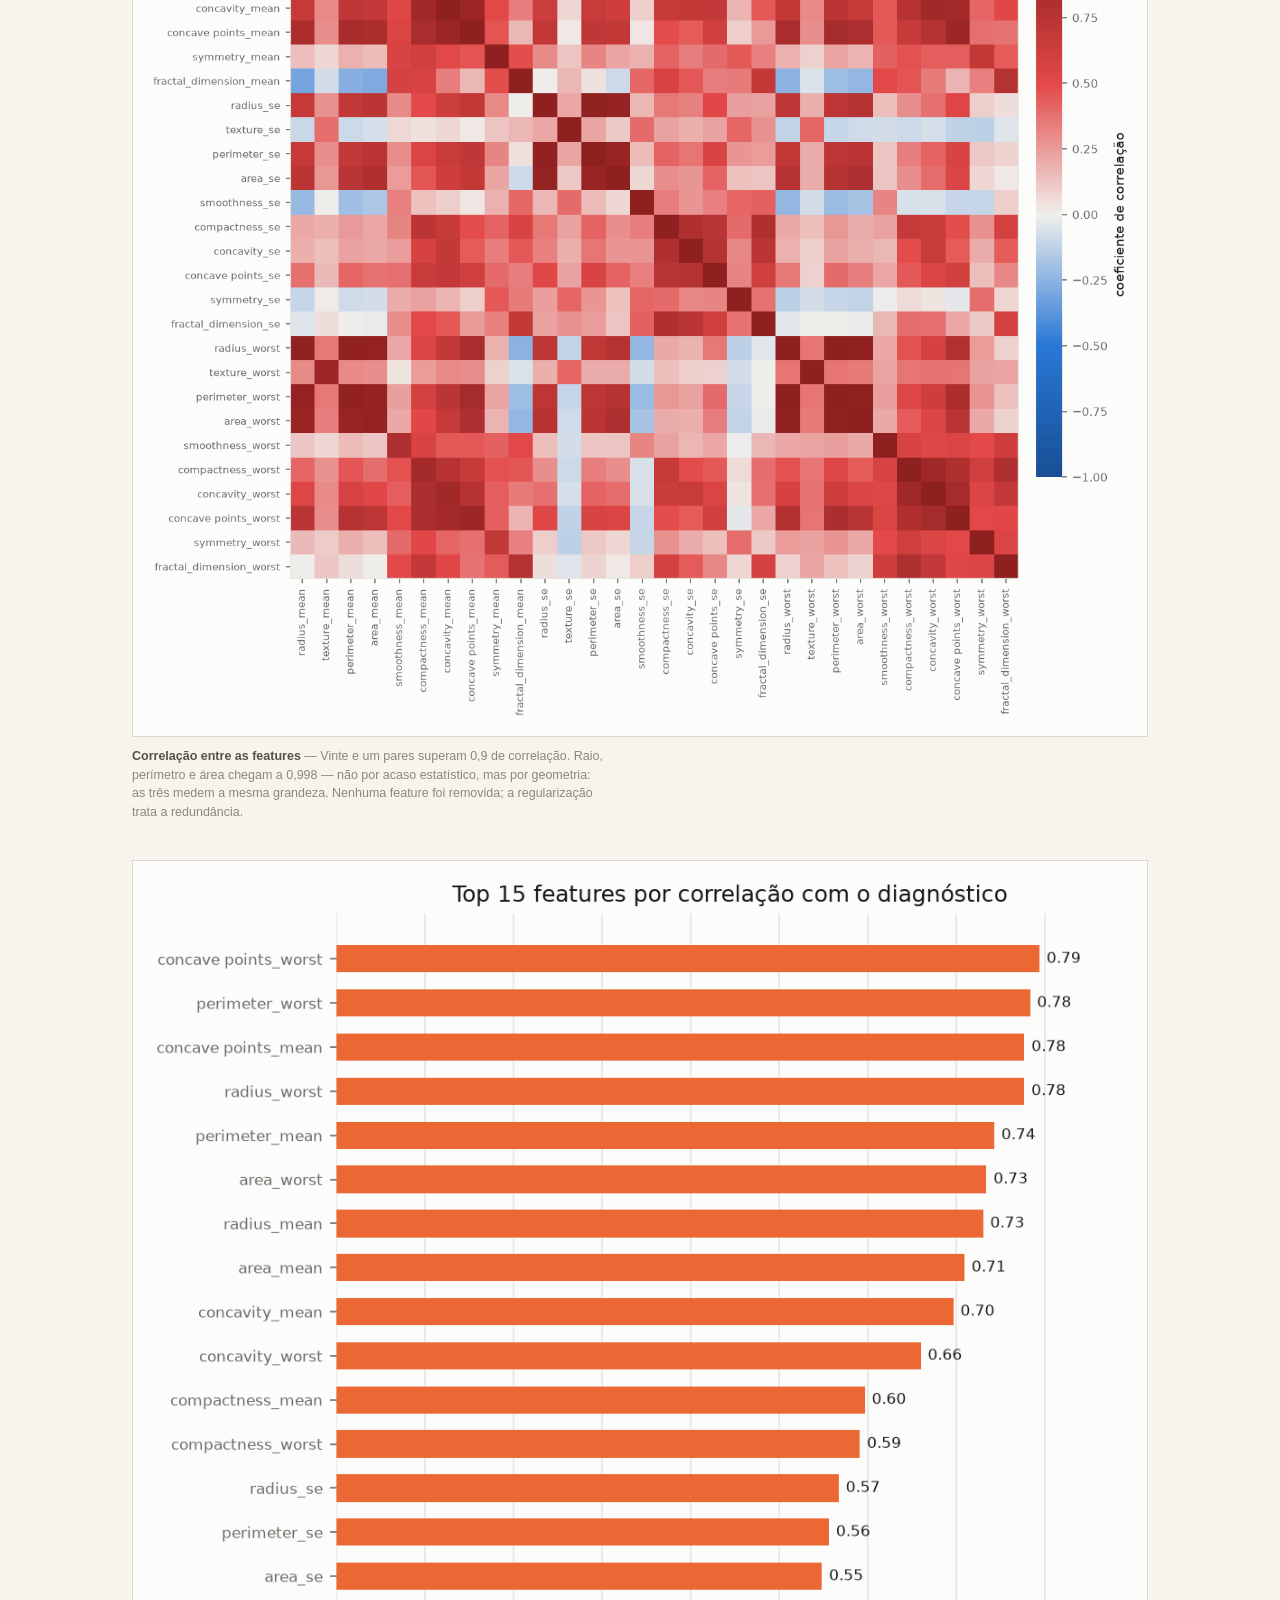
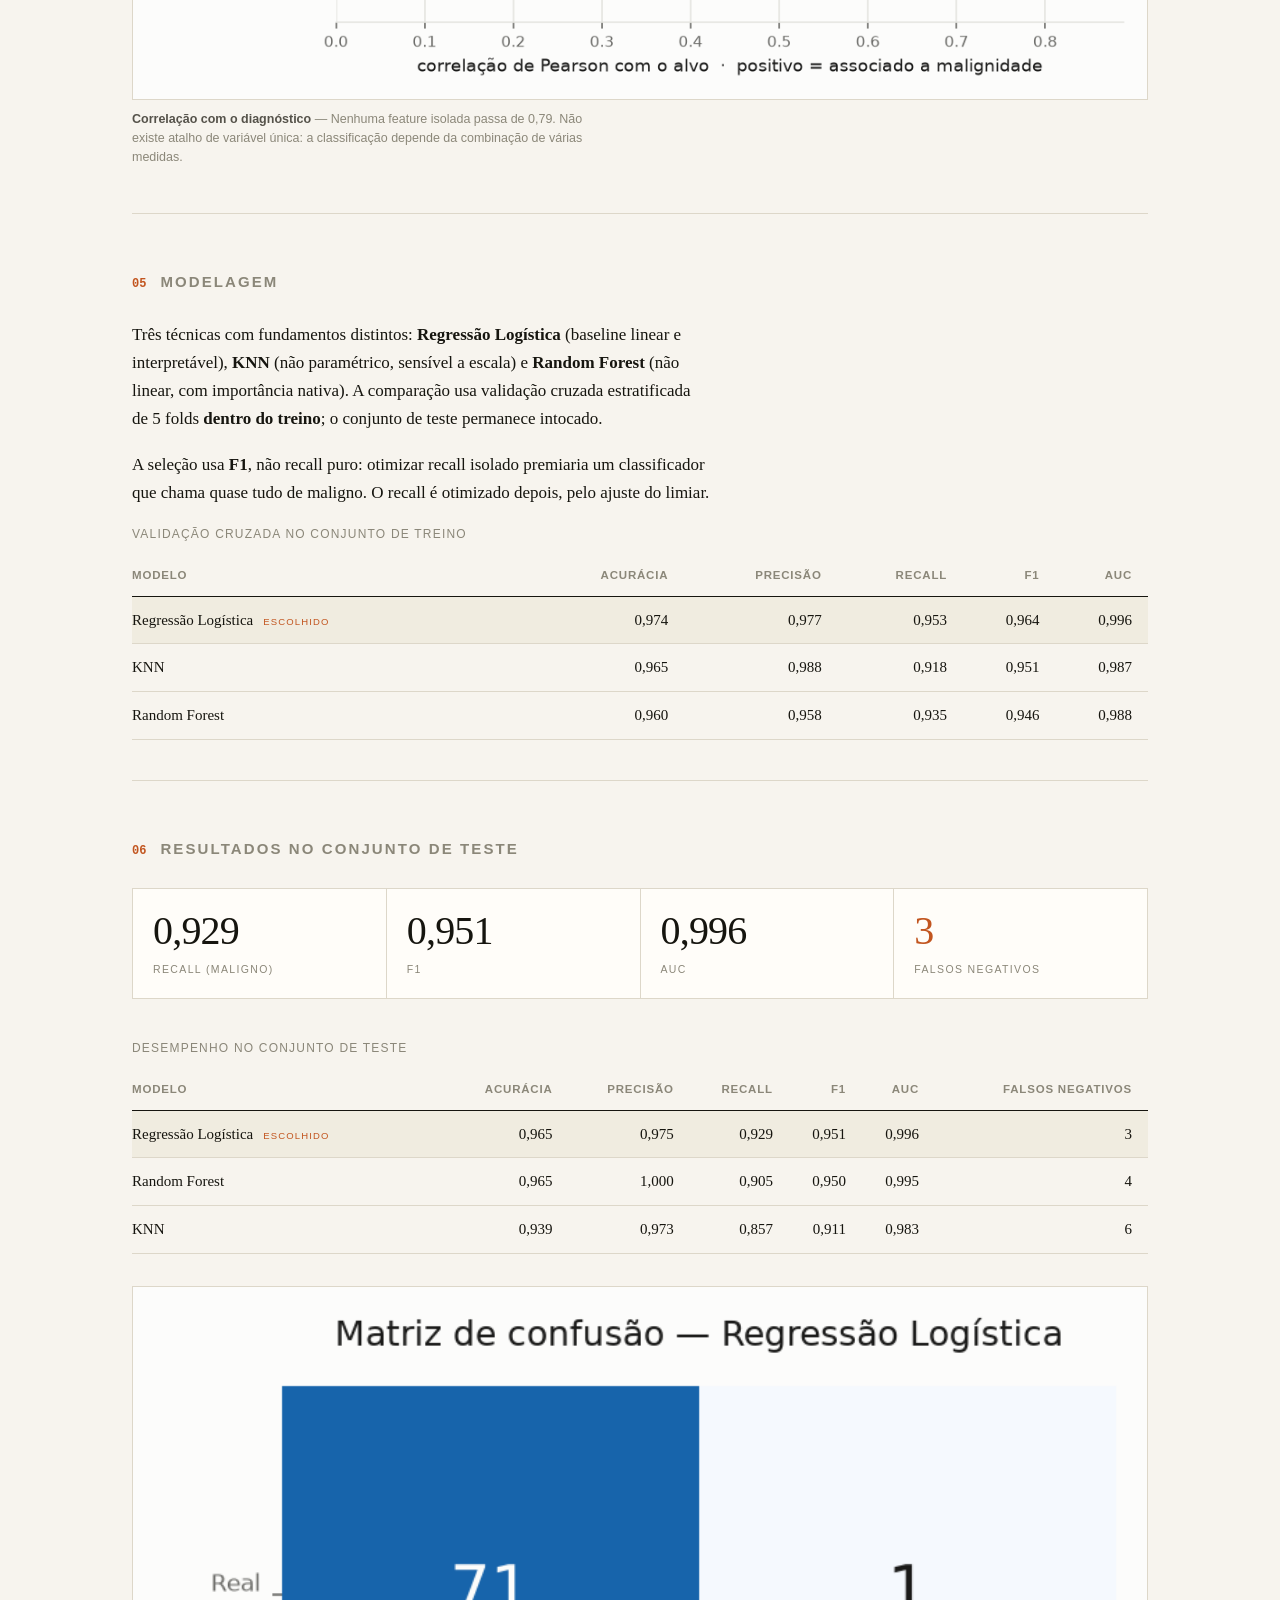
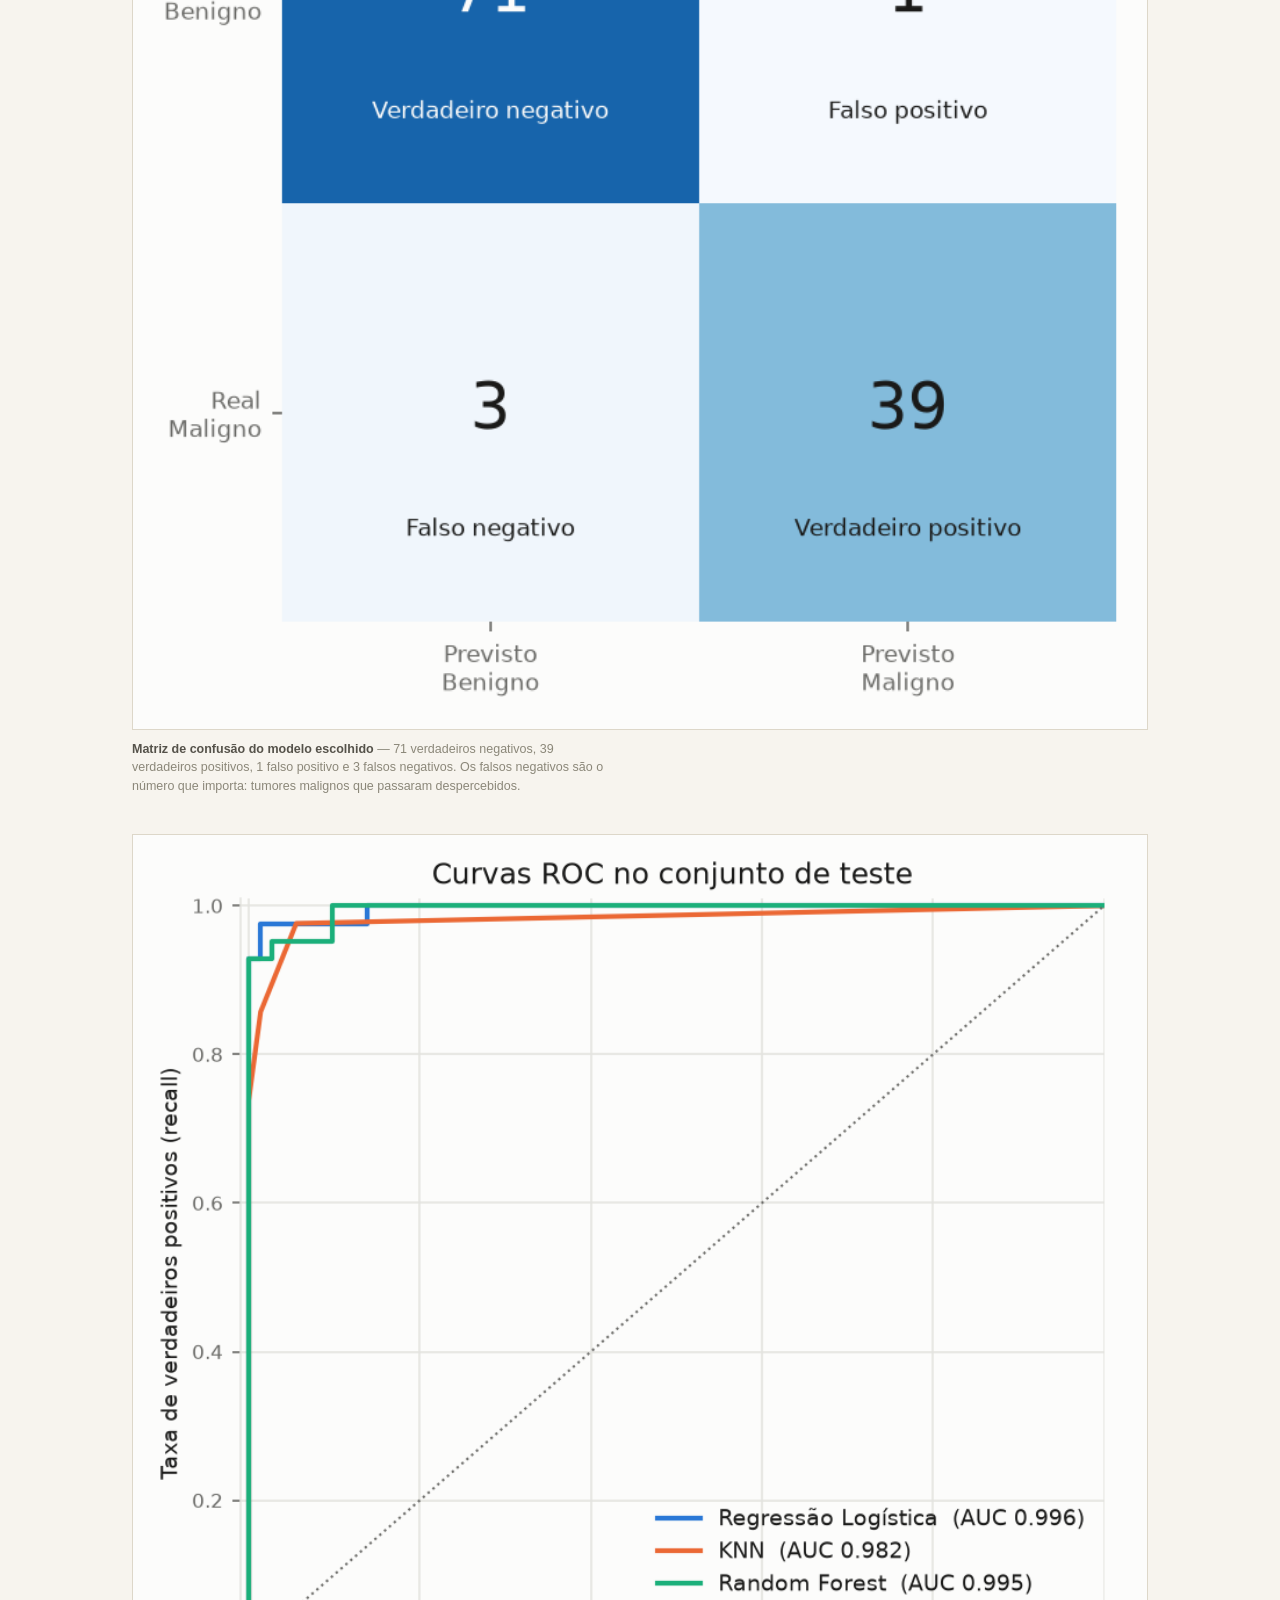
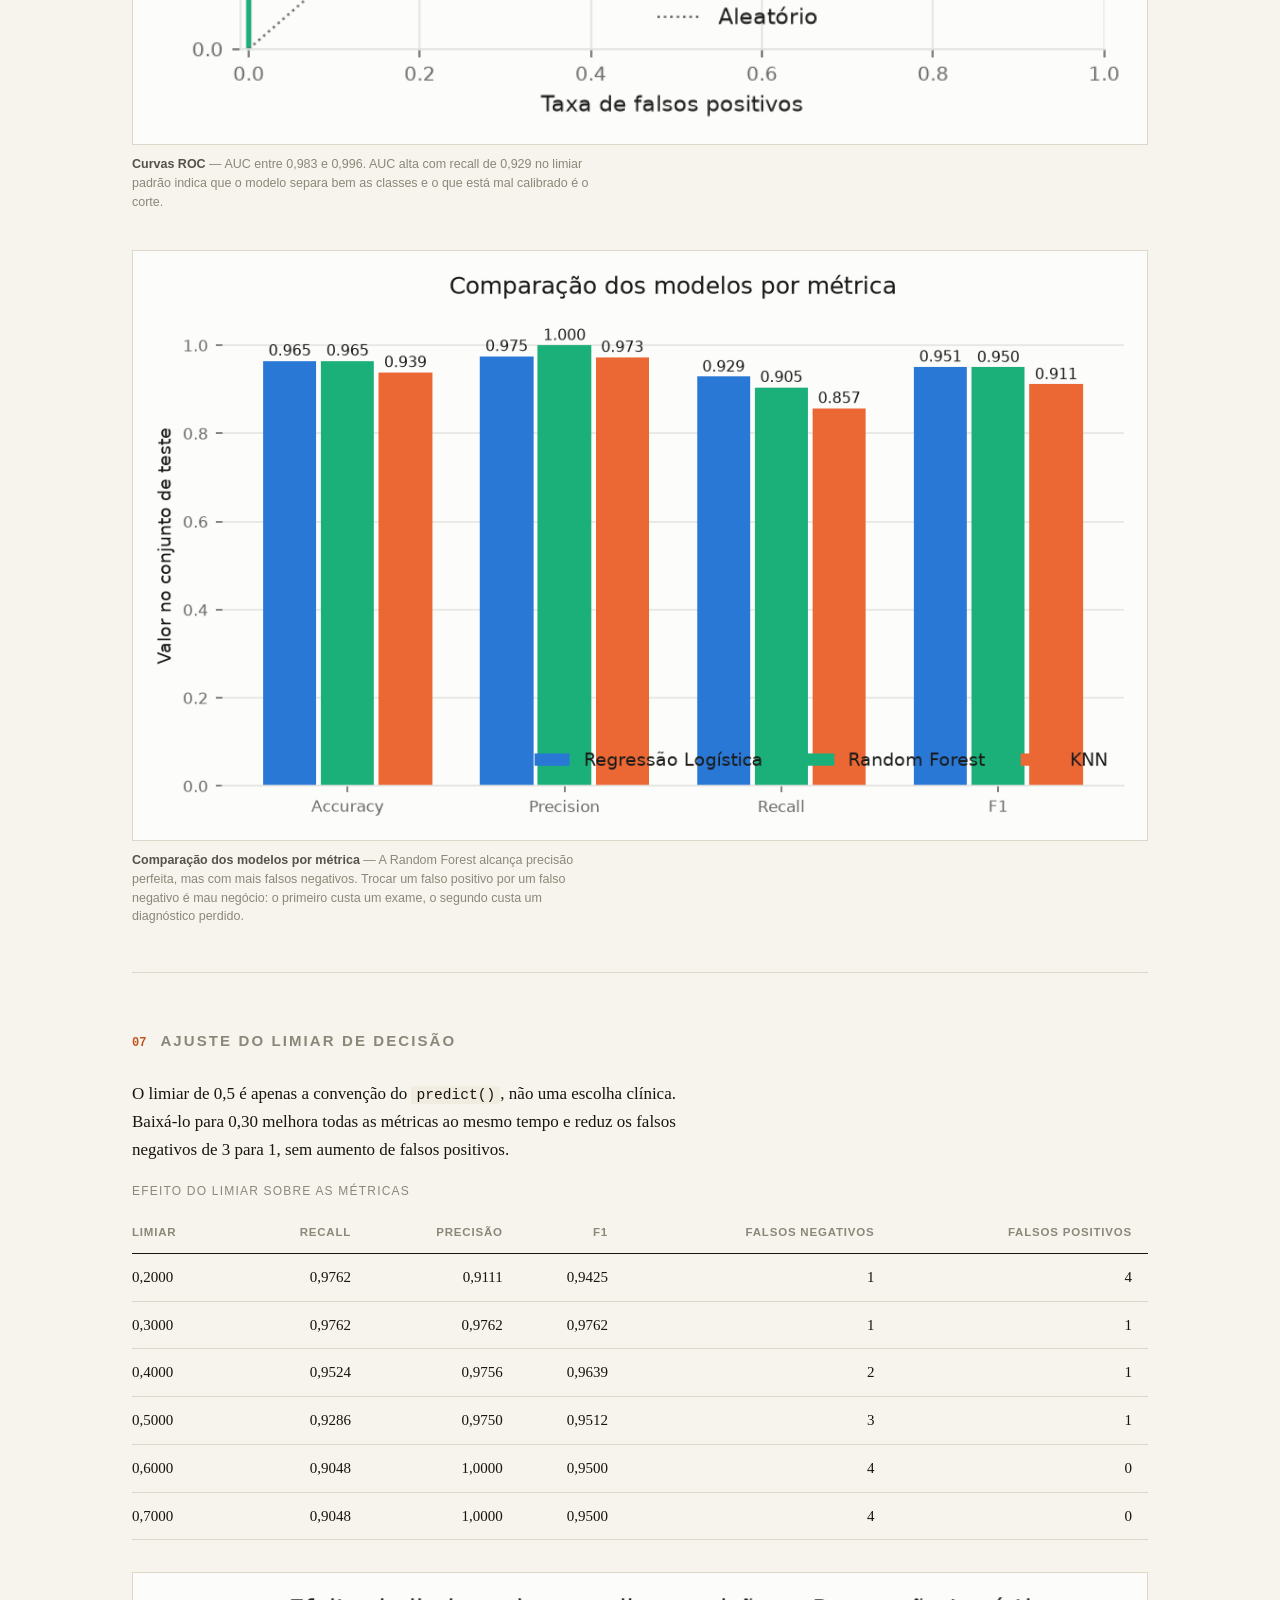
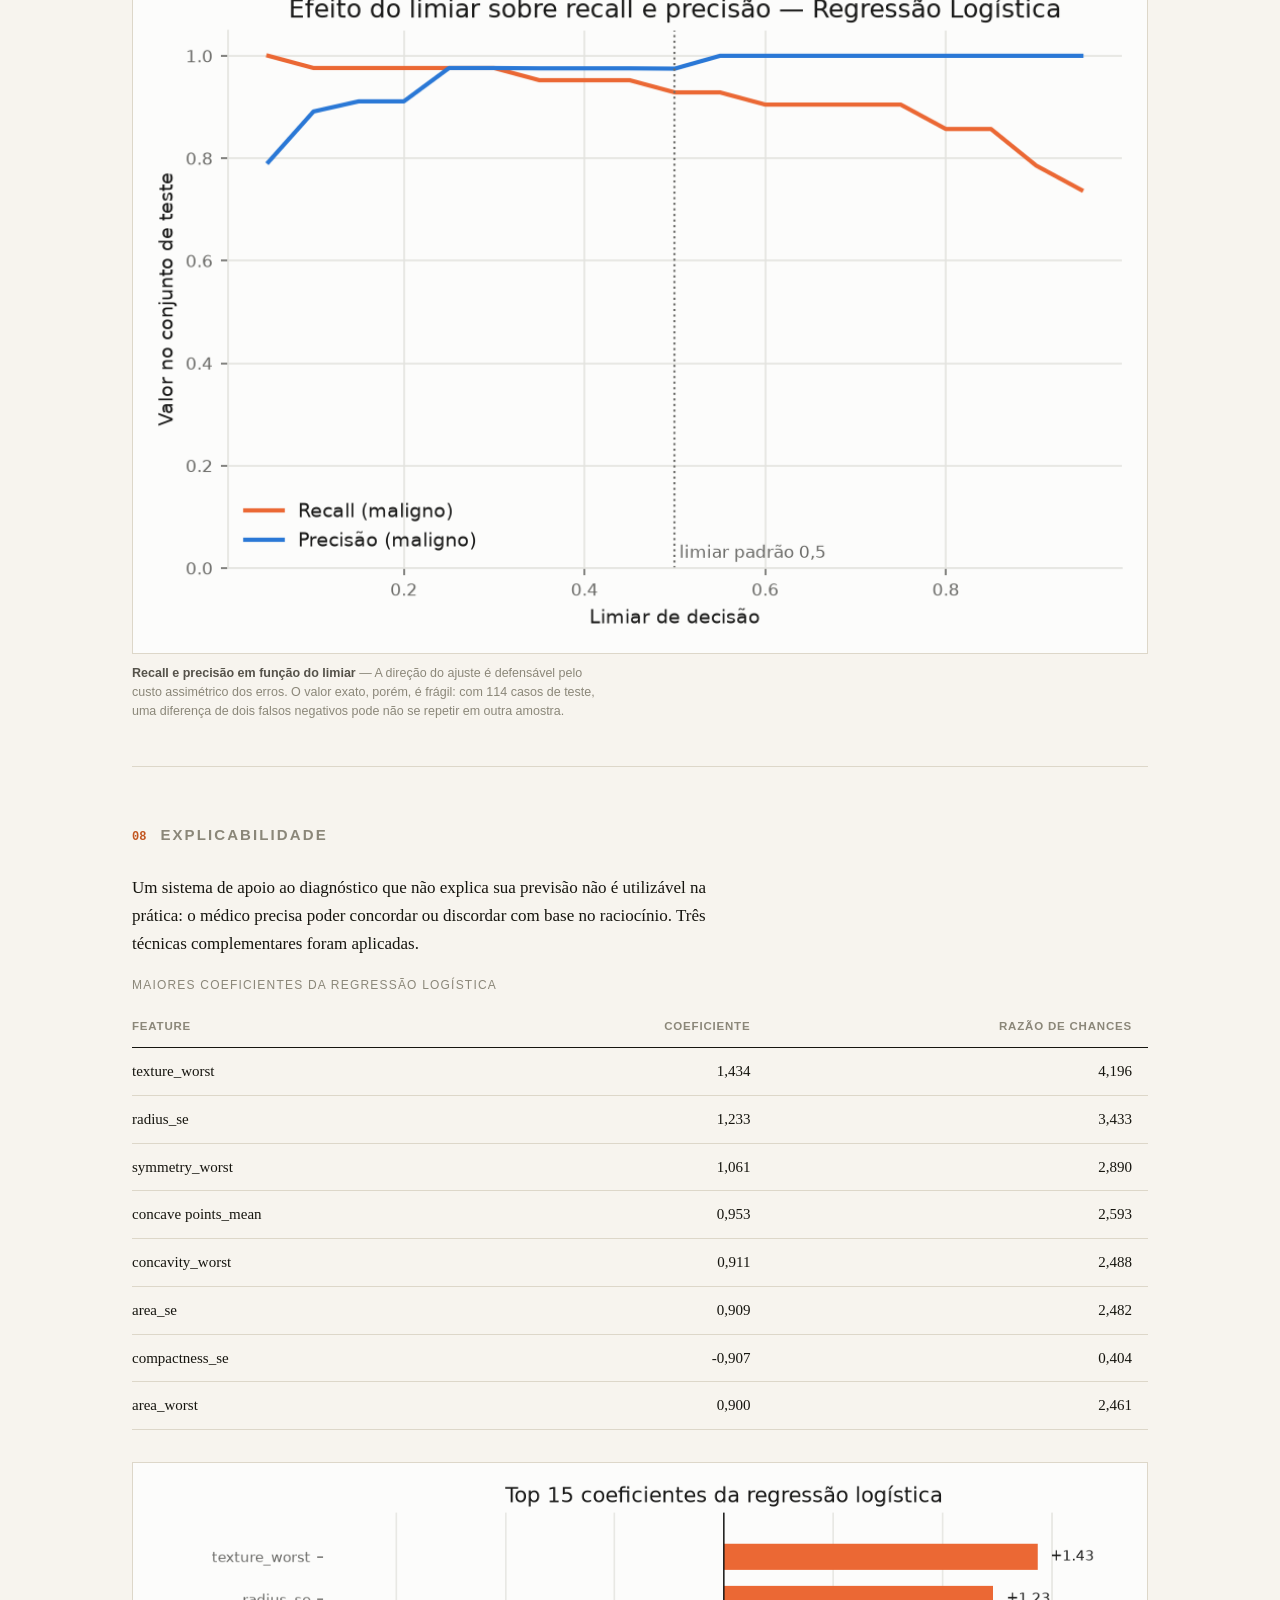
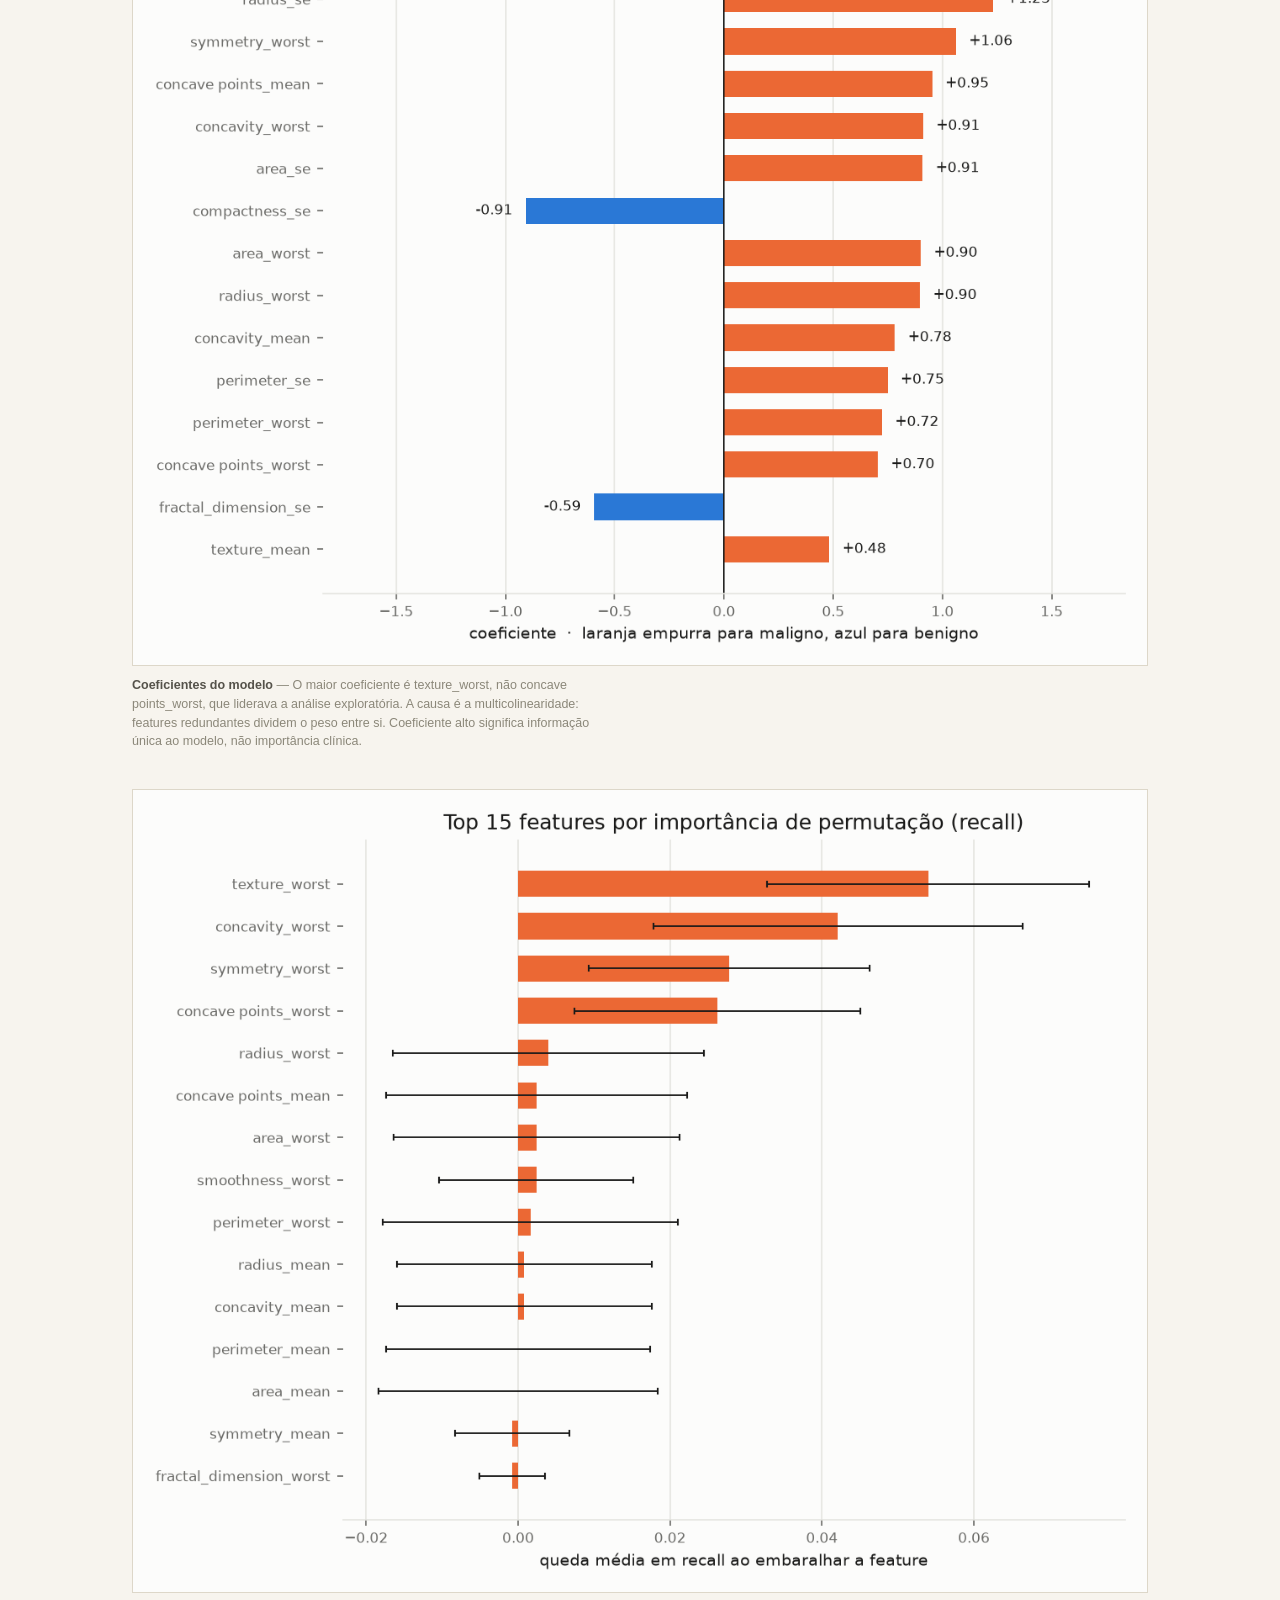
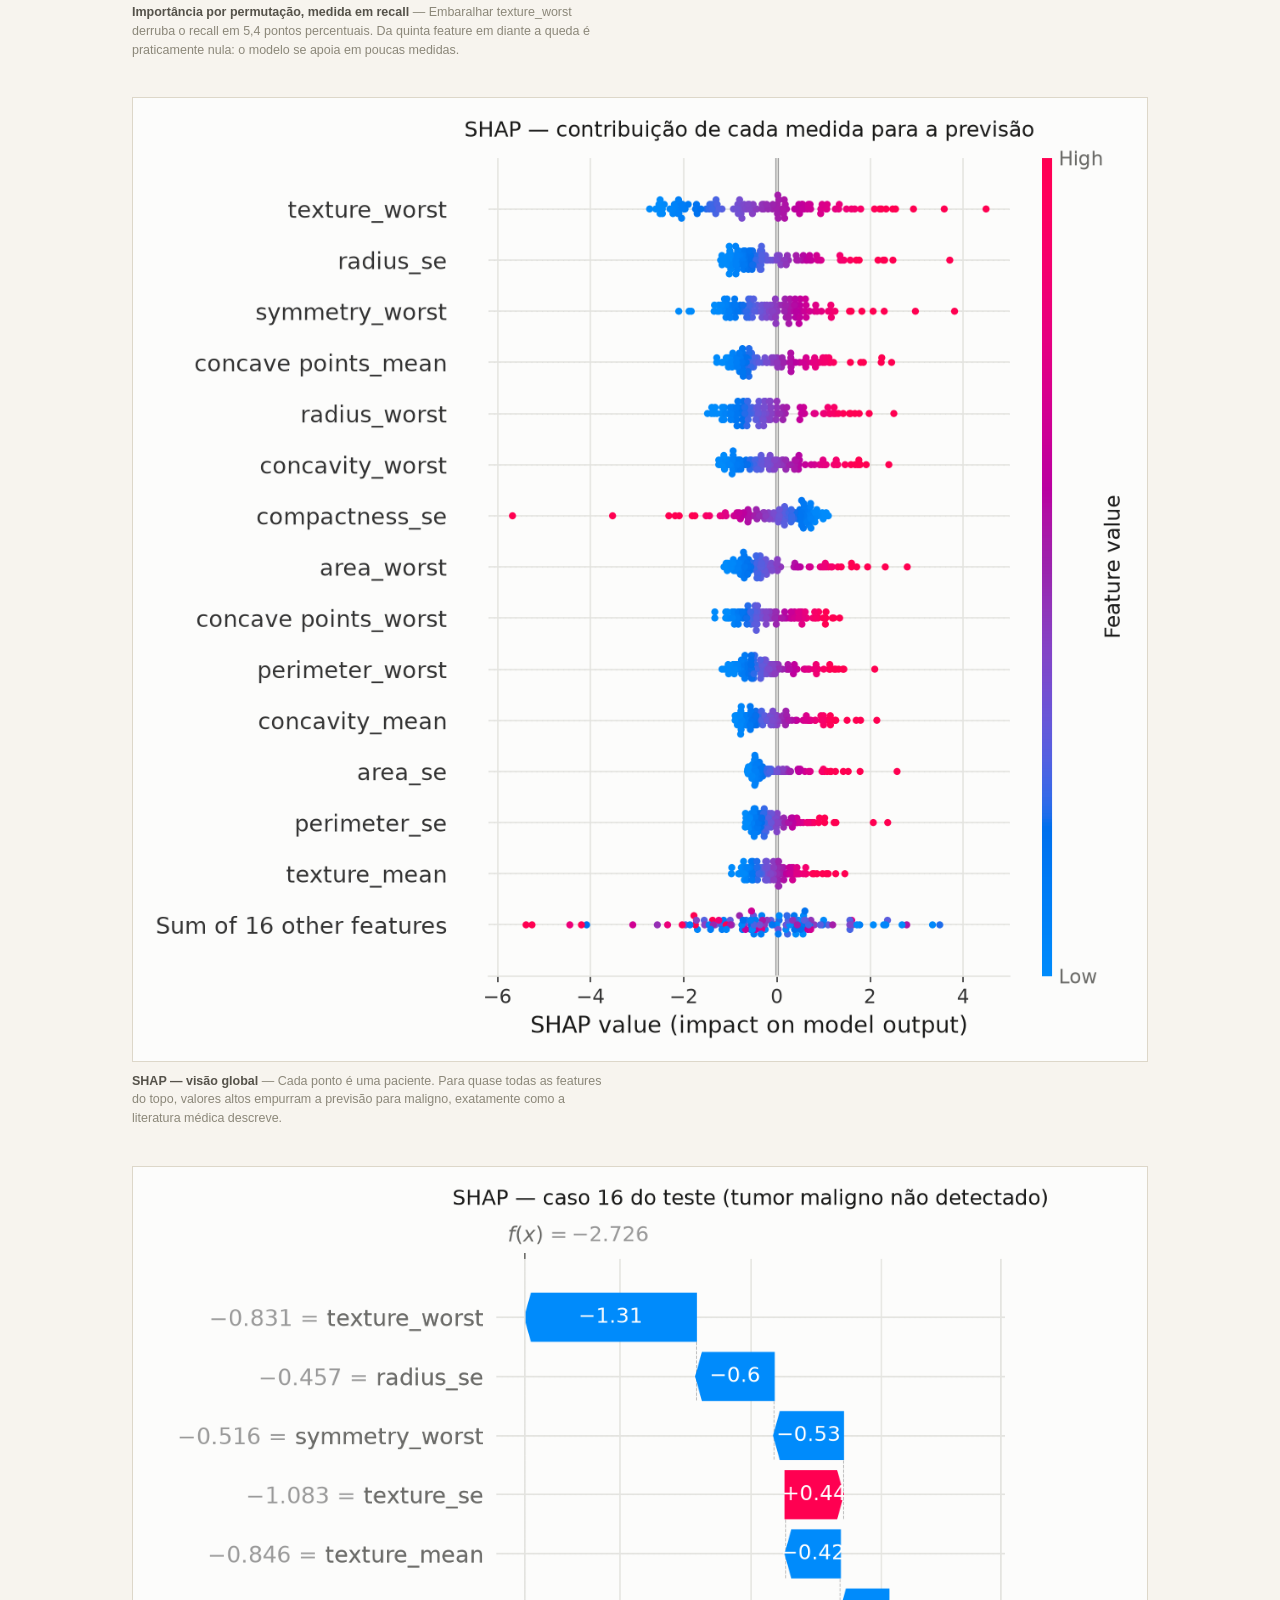
==== commit a8530172: "fix: stratify the image dataset split" ====
--- a/results/reports/index.html
+++ b/results/reports/index.html
@@ -311,7 +311,7 @@
   <h1>Detecção de riscos<br>em saúde da mulher</h1>
   <p class="subtitulo">Classificação de exames com aprendizado de máquina, com avaliação orientada
   ao custo clínico do erro e explicabilidade das previsões.</p>
-  <div class="ficha"><span><strong>Base tabular</strong>Breast Cancer Wisconsin (Diagnostic)</span><span><strong>Modelo tabular</strong>Regressão Logística</span><span><strong>Amostras</strong>569 (455 treino / 114 teste)</span><span><strong>Base de imagens</strong>BUSI — Breast Ultrasound Images</span><span><strong>Gerado em</strong>24/08/2026 às 18:46</span></div>
+  <div class="ficha"><span><strong>Base tabular</strong>Breast Cancer Wisconsin (Diagnostic)</span><span><strong>Modelo tabular</strong>Regressão Logística</span><span><strong>Amostras</strong>569 (455 treino / 114 teste)</span><span><strong>Base de imagens</strong>BUSI — Breast Ultrasound Images</span><span><strong>Gerado em</strong>27/08/2026 às 17:19</span></div>
 </header>
 
 <nav class="abas" role="tablist">
@@ -325,7 +325,7 @@
 
 <main>
   <div class="painel" id="painel-wisconsin" role="tabpanel"><section><h2 data-numero="01">O problema</h2><p>Uma rede de hospitais especializados no atendimento à mulher precisa de um sistema de apoio ao diagnóstico capaz de acelerar a triagem. Esta análise entrega a base de Machine Learning dessa solução: a classificação de tumores de mama em <strong>malignos</strong> ou <strong>benignos</strong> a partir de características morfológicas de núcleos celulares extraídas de punção aspirativa por agulha fina.</p><p class="nota">O modelo é ferramenta de triagem e segunda opinião. O diagnóstico final é sempre responsabilidade do médico. Essa premissa define a métrica prioritária e a exigência de explicabilidade.</p></section><section><h2 data-numero="02">A base de dados</h2><div class="indicadores"><div class="indicador"><span class="valor">569</span><span class="rotulo">amostras</span></div><div class="indicador"><span class="valor">30</span><span class="rotulo">features numéricas</span></div><div class="indicador"><span class="valor">357 / 212</span><span class="rotulo">benignos / malignos</span></div><div class="indicador"><span class="valor">0</span><span class="rotulo">valores ausentes</span></div></div><p><strong>Breast Cancer Wisconsin (Diagnostic).</strong> Dez medidas do núcleo celular — raio, textura, perímetro, área, suavidade, compacidade, concavidade, pontos côncavos, simetria e dimensão fractal — cada uma em três variantes: média da amostra (<code>_mean</code>), erro padrão (<code>_se</code>) e média das três piores células (<code>_worst</code>).</p><p>A única inconsistência é estrutural: o cabeçalho do CSV termina em vírgula, gerando uma coluna vazia que é descartada no carregamento. Não há valores ausentes reais.</p><figure><img src="../figures/01_balanceamento_classes.png" alt="Distribuição dos diagnósticos" loading="lazy"><figcaption><b>Distribuição dos diagnósticos</b> — 62,7% benignos contra 37,3% malignos. O desbalanceamento é leve, mas suficiente para inutilizar a acurácia como métrica isolada: responder sempre benigno já acertaria 62,7% dos casos.</figcaption></figure></section><section><h2 data-numero="03">Análise exploratória</h2><figure><img src="../figures/02_distribuicoes_mean.png" alt="Distribuição das medidas médias por diagnóstico" loading="lazy"><figcaption><b>Distribuição das medidas médias por diagnóstico</b> — Medidas de tamanho e irregularidade deslocam-se claramente entre as classes. Suavidade, simetria e dimensão fractal quase não separam os grupos isoladamente.</figcaption></figure><figure><img src="../figures/03_boxplots_worst.png" alt="Dispersão das medidas worst por diagnóstico" loading="lazy"><figcaption><b>Dispersão das medidas worst por diagnóstico</b> — O grupo worst separa melhor que o mean: o que caracteriza malignidade não é o tecido médio, mas a existência de células com morfologia mais agressiva. Os outliers são casos malignos graves reais e foram preservados.</figcaption></figure><figure><img src="../figures/04_separacao_features.png" alt="Poder de separação por feature (d de Cohen)" loading="lazy"><figcaption><b>Poder de separação por feature (d de Cohen)</b> — Concavidade e pontos côncavos lideram, seguidos das medidas de tamanho. Todos os valores do topo são positivos: as medidas são sistematicamente maiores nos tumores malignos.</figcaption></figure></section><section><h2 data-numero="04">Pré-processamento e correlação</h2><p>Pipeline do scikit-learn com imputação de mediana (defensiva) e <code>StandardScaler</code>. A padronização vive <strong>dentro</strong> do pipeline: ajustá-la antes da separação treino/teste faria a média e o desvio carregarem informação do teste — vazamento de dados que infla as métricas.</p><div class="rolagem"><table><caption>Separação estratificada 80/20</caption><thead><tr><th>Conjunto</th><th>Amostras</th><th>Benigno</th><th>Maligno</th><th>Proporção maligno</th></tr></thead><tbody><tr><td>Treino</td><td>455</td><td>285</td><td>170</td><td>0,3736</td></tr><tr><td>Teste</td><td>114</td><td>72</td><td>42</td><td>0,3684</td></tr></tbody></table></div><figure><img src="../figures/05_correlacao.png" alt="Correlação entre as features" loading="lazy"><figcaption><b>Correlação entre as features</b> — Vinte e um pares superam 0,9 de correlação. Raio, perímetro e área chegam a 0,998 — não por acaso estatístico, mas por geometria: as três medem a mesma grandeza. Nenhuma feature foi removida; a regularização trata a redundância.</figcaption></figure><figure><img src="../figures/06_correlacao_alvo.png" alt="Correlação com o diagnóstico" loading="lazy"><figcaption><b>Correlação com o diagnóstico</b> — Nenhuma feature isolada passa de 0,79. Não existe atalho de variável única: a classificação depende da combinação de várias medidas.</figcaption></figure></section><section><h2 data-numero="05">Modelagem</h2><p>Três técnicas com fundamentos distintos: <strong>Regressão Logística</strong> (baseline linear e interpretável), <strong>KNN</strong> (não paramétrico, sensível a escala) e <strong>Random Forest</strong> (não linear, com importância nativa). A comparação usa validação cruzada estratificada de 5 folds <strong>dentro do treino</strong>; o conjunto de teste permanece intocado.</p><p>A seleção usa <strong>F1</strong>, não recall puro: otimizar recall isolado premiaria um classificador que chama quase tudo de maligno. O recall é otimizado depois, pelo ajuste do limiar.</p><div class="rolagem"><table><caption>Validação cruzada no conjunto de treino</caption><thead><tr><th>Modelo</th><th>Acurácia</th><th>Precisão</th><th>Recall</th><th>F1</th><th>AUC</th></tr></thead><tbody><tr class="destacada"><td>Regressão Logística</td><td>0,974</td><td>0,977</td><td>0,953</td><td>0,964</td><td>0,996</td></tr><tr><td>KNN</td><td>0,965</td><td>0,988</td><td>0,918</td><td>0,951</td><td>0,987</td></tr><tr><td>Random Forest</td><td>0,960</td><td>0,958</td><td>0,935</td><td>0,946</td><td>0,988</td></tr></tbody></table></div></section><section><h2 data-numero="06">Resultados no conjunto de teste</h2><div class="indicadores"><div class="indicador"><span class="valor">0,929</span><span class="rotulo">recall (maligno)</span></div><div class="indicador"><span class="valor">0,951</span><span class="rotulo">F1</span></div><div class="indicador"><span class="valor">0,996</span><span class="rotulo">AUC</span></div><div class="indicador alerta"><span class="valor">3</span><span class="rotulo">falsos negativos</span></div></div><div class="rolagem"><table><caption>Desempenho no conjunto de teste</caption><thead><tr><th>Modelo</th><th>Acurácia</th><th>Precisão</th><th>Recall</th><th>F1</th><th>AUC</th><th>Falsos negativos</th></tr></thead><tbody><tr class="destacada"><td>Regressão Logística</td><td>0,965</td><td>0,975</td><td>0,929</td><td>0,951</td><td>0,996</td><td>3</td></tr><tr><td>Random Forest</td><td>0,965</td><td>1,000</td><td>0,905</td><td>0,950</td><td>0,995</td><td>4</td></tr><tr><td>KNN</td><td>0,939</td><td>0,973</td><td>0,857</td><td>0,911</td><td>0,983</td><td>6</td></tr></tbody></table></div><figure><img src="../figures/07_matriz_confusao.png" alt="Matriz de confusão do modelo escolhido" loading="lazy"><figcaption><b>Matriz de confusão do modelo escolhido</b> — 71 verdadeiros negativos, 39 verdadeiros positivos, 1 falso positivo e 3 falsos negativos. Os falsos negativos são o número que importa: tumores malignos que passaram despercebidos.</figcaption></figure><figure><img src="../figures/08_curvas_roc.png" alt="Curvas ROC" loading="lazy"><figcaption><b>Curvas ROC</b> — AUC entre 0,983 e 0,996. AUC alta com recall de 0,929 no limiar padrão indica que o modelo separa bem as classes e o que está mal calibrado é o corte.</figcaption></figure><figure><img src="../figures/09_comparacao_modelos.png" alt="Comparação dos modelos por métrica" loading="lazy"><figcaption><b>Comparação dos modelos por métrica</b> — A Random Forest alcança precisão perfeita, mas com mais falsos negativos. Trocar um falso positivo por um falso negativo é mau negócio: o primeiro custa um exame, o segundo custa um diagnóstico perdido.</figcaption></figure></section><section><h2 data-numero="07">Ajuste do limiar de decisão</h2><p>O limiar de 0,5 é apenas a convenção do <code>predict()</code>, não uma escolha clínica. Baixá-lo para 0,30 melhora todas as métricas ao mesmo tempo e reduz os falsos negativos de 3 para 1, sem aumento de falsos positivos.</p><div class="rolagem"><table><caption>Efeito do limiar sobre as métricas</caption><thead><tr><th>Limiar</th><th>Recall</th><th>Precisão</th><th>F1</th><th>Falsos negativos</th><th>Falsos positivos</th></tr></thead><tbody><tr><td>0,2000</td><td>0,9762</td><td>0,9111</td><td>0,9425</td><td>1</td><td>4</td></tr><tr><td>0,3000</td><td>0,9762</td><td>0,9762</td><td>0,9762</td><td>1</td><td>1</td></tr><tr><td>0,4000</td><td>0,9524</td><td>0,9756</td><td>0,9639</td><td>2</td><td>1</td></tr><tr><td>0,5000</td><td>0,9286</td><td>0,9750</td><td>0,9512</td><td>3</td><td>1</td></tr><tr><td>0,6000</td><td>0,9048</td><td>1,0000</td><td>0,9500</td><td>4</td><td>0</td></tr><tr><td>0,7000</td><td>0,9048</td><td>1,0000</td><td>0,9500</td><td>4</td><td>0</td></tr></tbody></table></div><figure><img src="../figures/10_limiar_decisao.png" alt="Recall e precisão em função do limiar" loading="lazy"><figcaption><b>Recall e precisão em função do limiar</b> — A direção do ajuste é defensável pelo custo assimétrico dos erros. O valor exato, porém, é frágil: com 114 casos de teste, uma diferença de dois falsos negativos pode não se repetir em outra amostra.</figcaption></figure></section><section><h2 data-numero="08">Explicabilidade</h2><p>Um sistema de apoio ao diagnóstico que não explica sua previsão não é utilizável na prática: o médico precisa poder concordar ou discordar com base no raciocínio. Três técnicas complementares foram aplicadas.</p><div class="rolagem"><table><caption>Maiores coeficientes da regressão logística</caption><thead><tr><th>Feature</th><th>Coeficiente</th><th>Razão de chances</th></tr></thead><tbody><tr><td>texture_worst</td><td>1,434</td><td>4,196</td></tr><tr><td>radius_se</td><td>1,233</td><td>3,433</td></tr><tr><td>symmetry_worst</td><td>1,061</td><td>2,890</td></tr><tr><td>concave points_mean</td><td>0,953</td><td>2,593</td></tr><tr><td>concavity_worst</td><td>0,911</td><td>2,488</td></tr><tr><td>area_se</td><td>0,909</td><td>2,482</td></tr><tr><td>compactness_se</td><td>-0,907</td><td>0,404</td></tr><tr><td>area_worst</td><td>0,900</td><td>2,461</td></tr></tbody></table></div><figure><img src="../figures/11_coeficientes.png" alt="Coeficientes do modelo" loading="lazy"><figcaption><b>Coeficientes do modelo</b> — O maior coeficiente é texture_worst, não concave points_worst, que liderava a análise exploratória. A causa é a multicolinearidade: features redundantes dividem o peso entre si. Coeficiente alto significa informação única ao modelo, não importância clínica.</figcaption></figure><figure><img src="../figures/12_importancia_permutacao.png" alt="Importância por permutação, medida em recall" loading="lazy"><figcaption><b>Importância por permutação, medida em recall</b> — Embaralhar texture_worst derruba o recall em 5,4 pontos percentuais. Da quinta feature em diante a queda é praticamente nula: o modelo se apoia em poucas medidas.</figcaption></figure><figure><img src="../figures/13_shap_beeswarm.png" alt="SHAP — visão global" loading="lazy"><figcaption><b>SHAP — visão global</b> — Cada ponto é uma paciente. Para quase todas as features do topo, valores altos empurram a previsão para maligno, exatamente como a literatura médica descreve.</figcaption></figure><figure><img src="../figures/14_shap_caso_falso_negativo.png" alt="SHAP — um tumor maligno não detectado" loading="lazy"><figcaption><b>SHAP — um tumor maligno não detectado</b> — Praticamente todas as medidas desta paciente estão abaixo da média da base. O modelo não errou por acaso: viu um tumor maligno de morfologia pouco característica. É o limite que nenhum ajuste de hiperparâmetro resolve.</figcaption></figure></section><section><h2 data-numero="09">Leitura crítica</h2><p>O modelo atinge desempenho alto e estável, com explicações coerentes com a morfologia celular descrita na literatura. Ainda assim, três limites são intransponíveis com esta base:</p><ul><li><strong>569 casos de uma única fonte.</strong> O desempenho pode degradar em outra população ou com outro protocolo de coleta.</li><li><strong>As features já foram extraídas por um especialista</strong> a partir das imagens. O sistema não parte de dados crus: depende de uma etapa manual anterior.</li><li><strong>Existem tumores malignos morfologicamente discretos</strong>, como mostra o caso analisado por SHAP. Nenhuma quantidade de ajuste resolve isso, porque a informação necessária não está nas medidas disponíveis.</li></ul><p class="nota">Uso adequado: triagem e priorização de fila, segunda opinião e sinalização de casos discordantes — sempre com o laudo final assinado por um médico.</p></section></div>
-  <div class="painel" id="painel-extra" role="tabpanel" hidden><section><h2 data-numero="01">A base de imagens</h2><div class="indicadores"><div class="indicador"><span class="valor">780</span><span class="rotulo">imagens</span></div><div class="indicador"><span class="valor">3</span><span class="rotulo">classes</span></div><div class="indicador"><span class="valor">malignant</span><span class="rotulo">classe positiva</span></div></div><div class="rolagem"><table><caption>Distribuição por classe</caption><thead><tr><th>Classe</th><th>Imagens</th><th>Proporção</th></tr></thead><tbody><tr><td>benign</td><td>437</td><td>0,5603</td></tr><tr><td>malignant</td><td>210</td><td>0,2692</td></tr><tr><td>normal</td><td>133</td><td>0,1705</td></tr></tbody></table></div></section><section><h2 data-numero="02">Resultados no conjunto de teste</h2><div class="rolagem"><table><caption>Desempenho das arquiteturas</caption><thead><tr><th>Modelo</th><th>Acurácia</th><th>F1 macro</th><th>Recall maligno</th><th>Precisão maligno</th><th>Malignos não detectados</th></tr></thead><tbody><tr class="destacada"><td>MobileNetV2 (transferência)</td><td>0,745</td><td>0,727</td><td>0,793</td><td>0,639</td><td>6</td></tr><tr><td>CNN do zero</td><td>0,585</td><td>0,287</td><td>0,069</td><td>0,667</td><td>27</td></tr></tbody></table></div></section><section><h2 data-numero="03">Análise visual</h2><figure><img src="../figures/20_imagens_por_classe.png" alt="Imagens por classe" loading="lazy"><figcaption><b>Imagens por classe</b> — A base é desbalanceada: 56% benignas, 27% malignas e 17% normais. O treino usa pesos de classe para compensar, evitando que a rede aprenda a favorecer a classe majoritária.</figcaption></figure><figure><img src="../figures/21_amostras_imagens.png" alt="Exemplos de ultrassom por classe" loading="lazy"><figcaption><b>Exemplos de ultrassom por classe</b> — Ao contrário do dataset tabular, aqui não há medidas extraídas por um especialista: a rede parte do pixel cru e precisa aprender sozinha o que distingue as lesões.</figcaption></figure><figure><img src="../figures/22_curvas_treino.png" alt="Curvas de treino" loading="lazy"><figcaption><b>Curvas de treino</b> — A distância entre as curvas de treino e validação mede o sobreajuste. A parada antecipada devolve os pesos da melhor época de validação.</figcaption></figure><figure><img src="../figures/23_matriz_confusao_imagens.png" alt="Matriz de confusão — MobileNetV2 (transferência)" loading="lazy"><figcaption><b>Matriz de confusão — MobileNetV2 (transferência)</b> — Com três classes, o erro que importa é o caso maligno classificado como benigno ou normal: é o equivalente ao falso negativo do pipeline tabular.</figcaption></figure><figure><img src="../figures/24_malignos_nao_detectados.png" alt="Casos malignos não detectados" loading="lazy"><figcaption><b>Casos malignos não detectados</b> — Mostrar quais imagens escaparam é o análogo visual da análise SHAP do pipeline tabular: em vez de apenas contar erros, expõe o que o modelo não viu.</figcaption></figure></section><section><h2 data-numero="04">Interpretação</h2><p>O modelo de imagem parte do pixel cru, sem nenhuma medida extraída por especialista — é essa a diferença em relação ao pipeline tabular, que depende de um profissional ter medido os núcleos celulares antes. Em compensação, aprende com muito menos supervisão estruturada e erra mais. Vale como demonstração de viabilidade, não como sistema clínico.</p></section></div>
+  <div class="painel" id="painel-extra" role="tabpanel" hidden><section><h2 data-numero="01">A base de imagens</h2><div class="indicadores"><div class="indicador"><span class="valor">780</span><span class="rotulo">imagens</span></div><div class="indicador"><span class="valor">3</span><span class="rotulo">classes</span></div><div class="indicador"><span class="valor">malignant</span><span class="rotulo">classe positiva</span></div></div><div class="rolagem"><table><caption>Distribuição por classe</caption><thead><tr><th>Classe</th><th>Imagens</th><th>Proporção</th></tr></thead><tbody><tr><td>benign</td><td>437</td><td>0,5603</td></tr><tr><td>malignant</td><td>210</td><td>0,2692</td></tr><tr><td>normal</td><td>133</td><td>0,1705</td></tr></tbody></table></div></section><section><h2 data-numero="02">Resultados no conjunto de teste</h2><div class="rolagem"><table><caption>Desempenho das arquiteturas</caption><thead><tr><th>Modelo</th><th>Acurácia</th><th>F1 macro</th><th>Recall maligno</th><th>Precisão maligno</th><th>Malignos não detectados</th></tr></thead><tbody><tr class="destacada"><td>MobileNetV2 (transferência)</td><td>0,684</td><td>0,682</td><td>0,742</td><td>0,548</td><td>8</td></tr><tr><td>CNN do zero</td><td>0,573</td><td>0,295</td><td>0,097</td><td>0,600</td><td>28</td></tr></tbody></table></div></section><section><h2 data-numero="03">Análise visual</h2><figure><img src="../figures/20_imagens_por_classe.png" alt="Imagens por classe" loading="lazy"><figcaption><b>Imagens por classe</b> — A base é desbalanceada: 56% benignas, 27% malignas e 17% normais. O treino usa pesos de classe para compensar, evitando que a rede aprenda a favorecer a classe majoritária.</figcaption></figure><figure><img src="../figures/21_amostras_imagens.png" alt="Exemplos de ultrassom por classe" loading="lazy"><figcaption><b>Exemplos de ultrassom por classe</b> — Ao contrário do dataset tabular, aqui não há medidas extraídas por um especialista: a rede parte do pixel cru e precisa aprender sozinha o que distingue as lesões.</figcaption></figure><figure><img src="../figures/22_curvas_treino.png" alt="Curvas de treino" loading="lazy"><figcaption><b>Curvas de treino</b> — A distância entre as curvas de treino e validação mede o sobreajuste. A parada antecipada devolve os pesos da melhor época de validação.</figcaption></figure><figure><img src="../figures/23_matriz_confusao_imagens.png" alt="Matriz de confusão — MobileNetV2 (transferência)" loading="lazy"><figcaption><b>Matriz de confusão — MobileNetV2 (transferência)</b> — Com três classes, o erro que importa é o caso maligno classificado como benigno ou normal: é o equivalente ao falso negativo do pipeline tabular.</figcaption></figure><figure><img src="../figures/24_malignos_nao_detectados.png" alt="Casos malignos não detectados" loading="lazy"><figcaption><b>Casos malignos não detectados</b> — Mostrar quais imagens escaparam é o análogo visual da análise SHAP do pipeline tabular: em vez de apenas contar erros, expõe o que o modelo não viu.</figcaption></figure></section><section><h2 data-numero="04">Interpretação</h2><p>O modelo de imagem parte do pixel cru, sem nenhuma medida extraída por especialista — é essa a diferença em relação ao pipeline tabular, que depende de um profissional ter medido os núcleos celulares antes. Em compensação, aprende com muito menos supervisão estruturada e erra mais. Vale como demonstração de viabilidade, não como sistema clínico.</p></section></div>
 </main>
 
 <footer class="rodape">
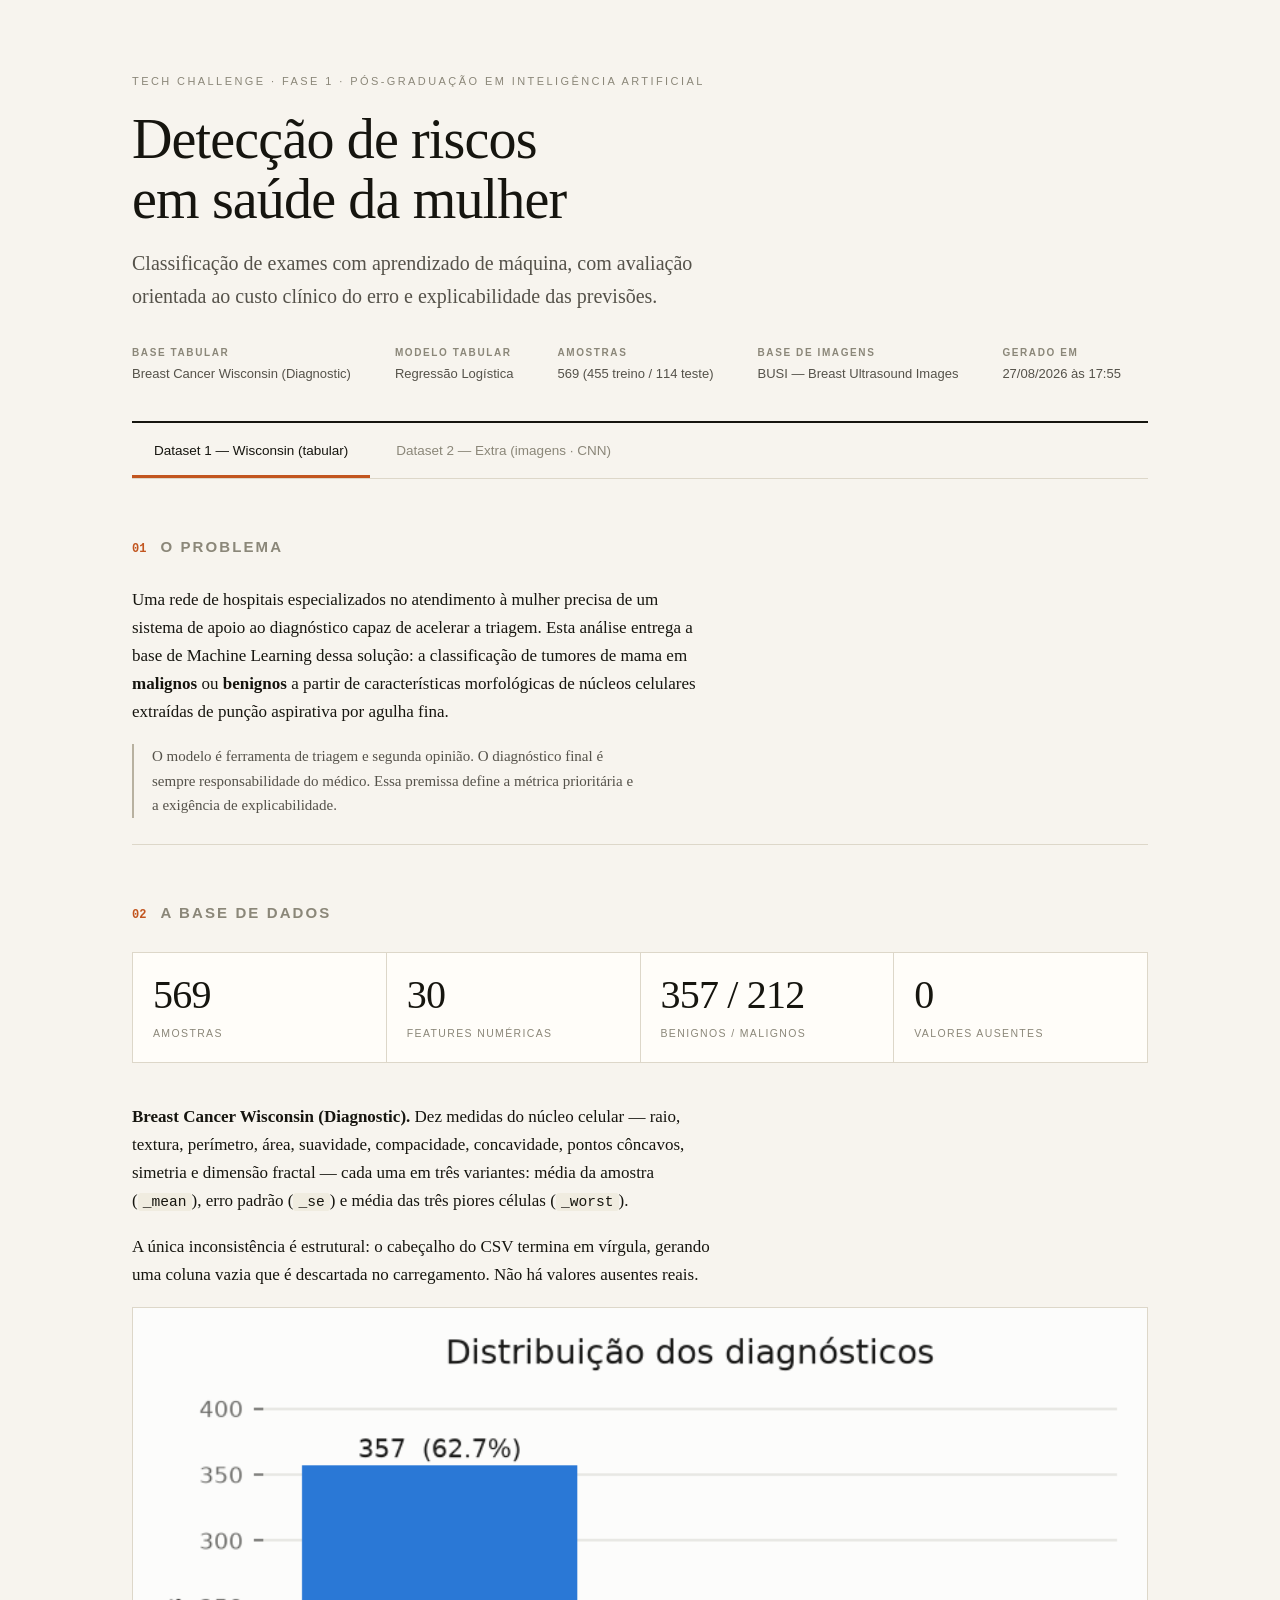
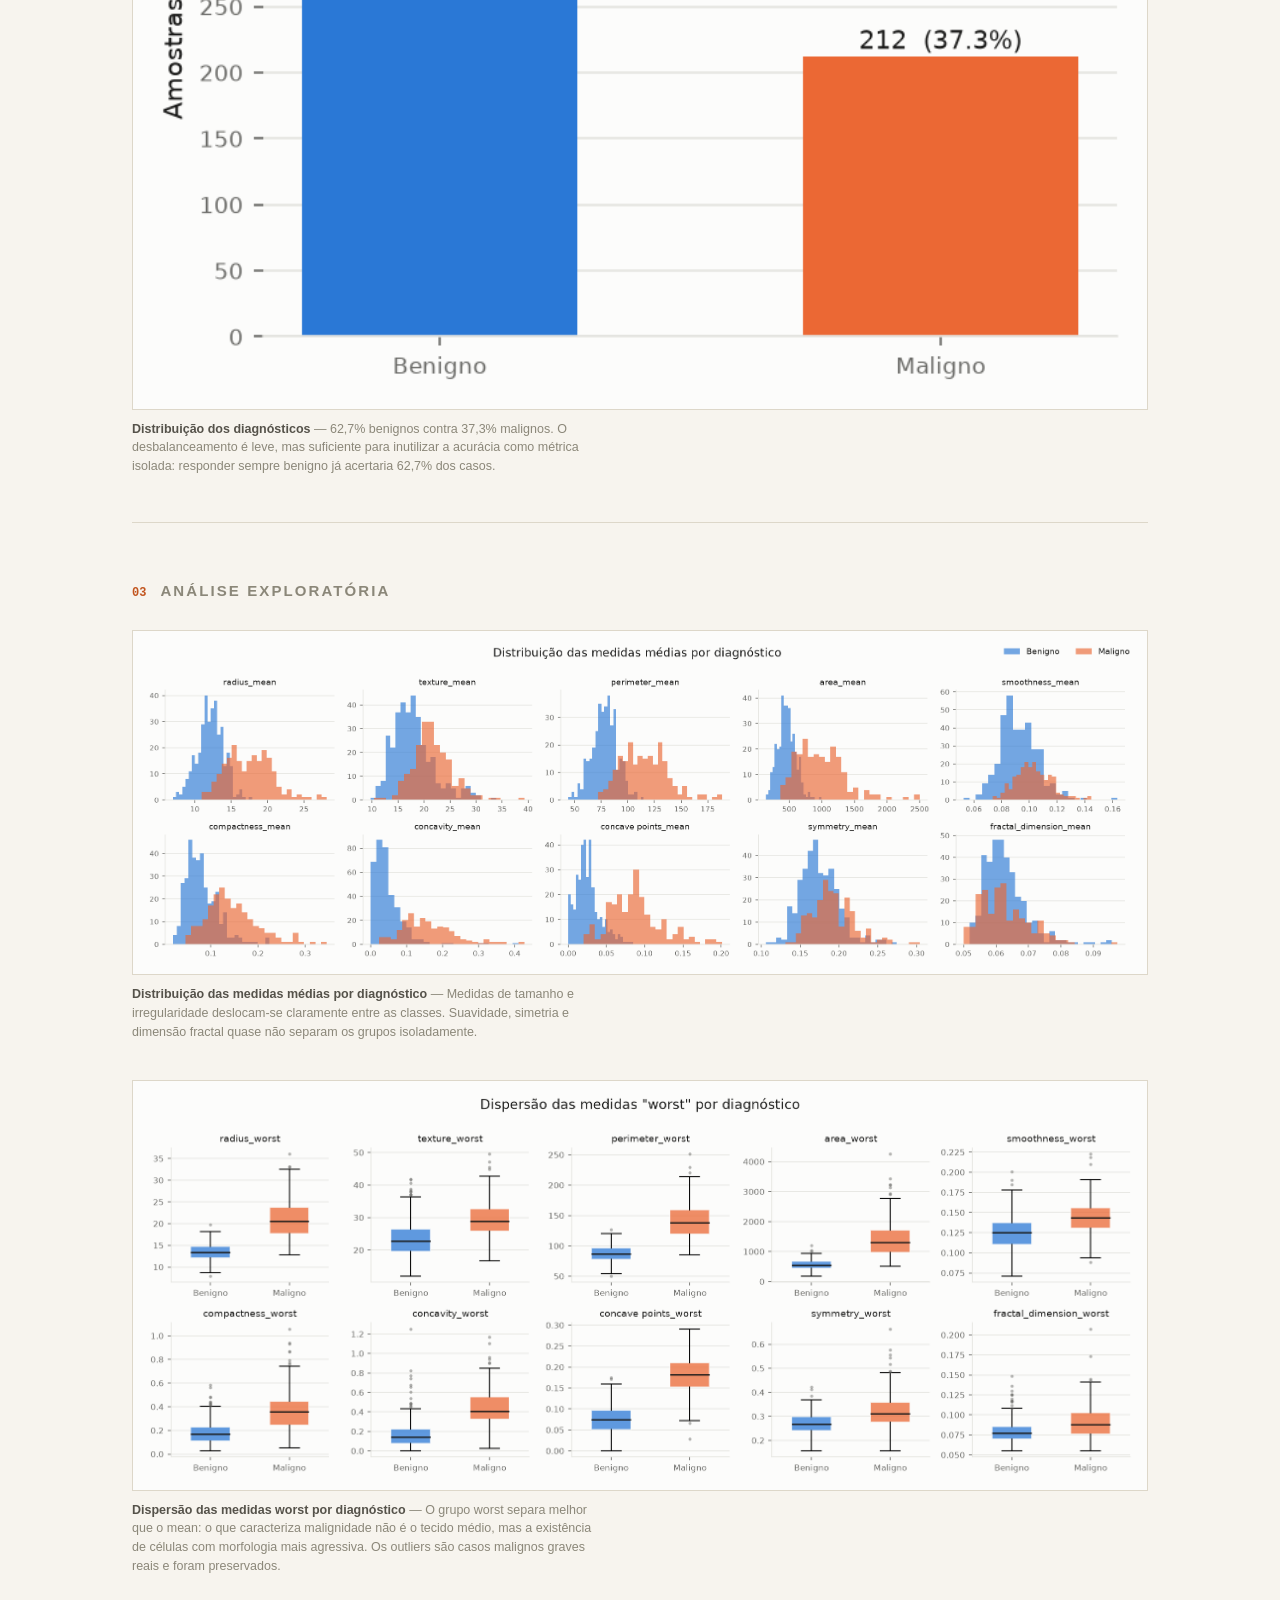
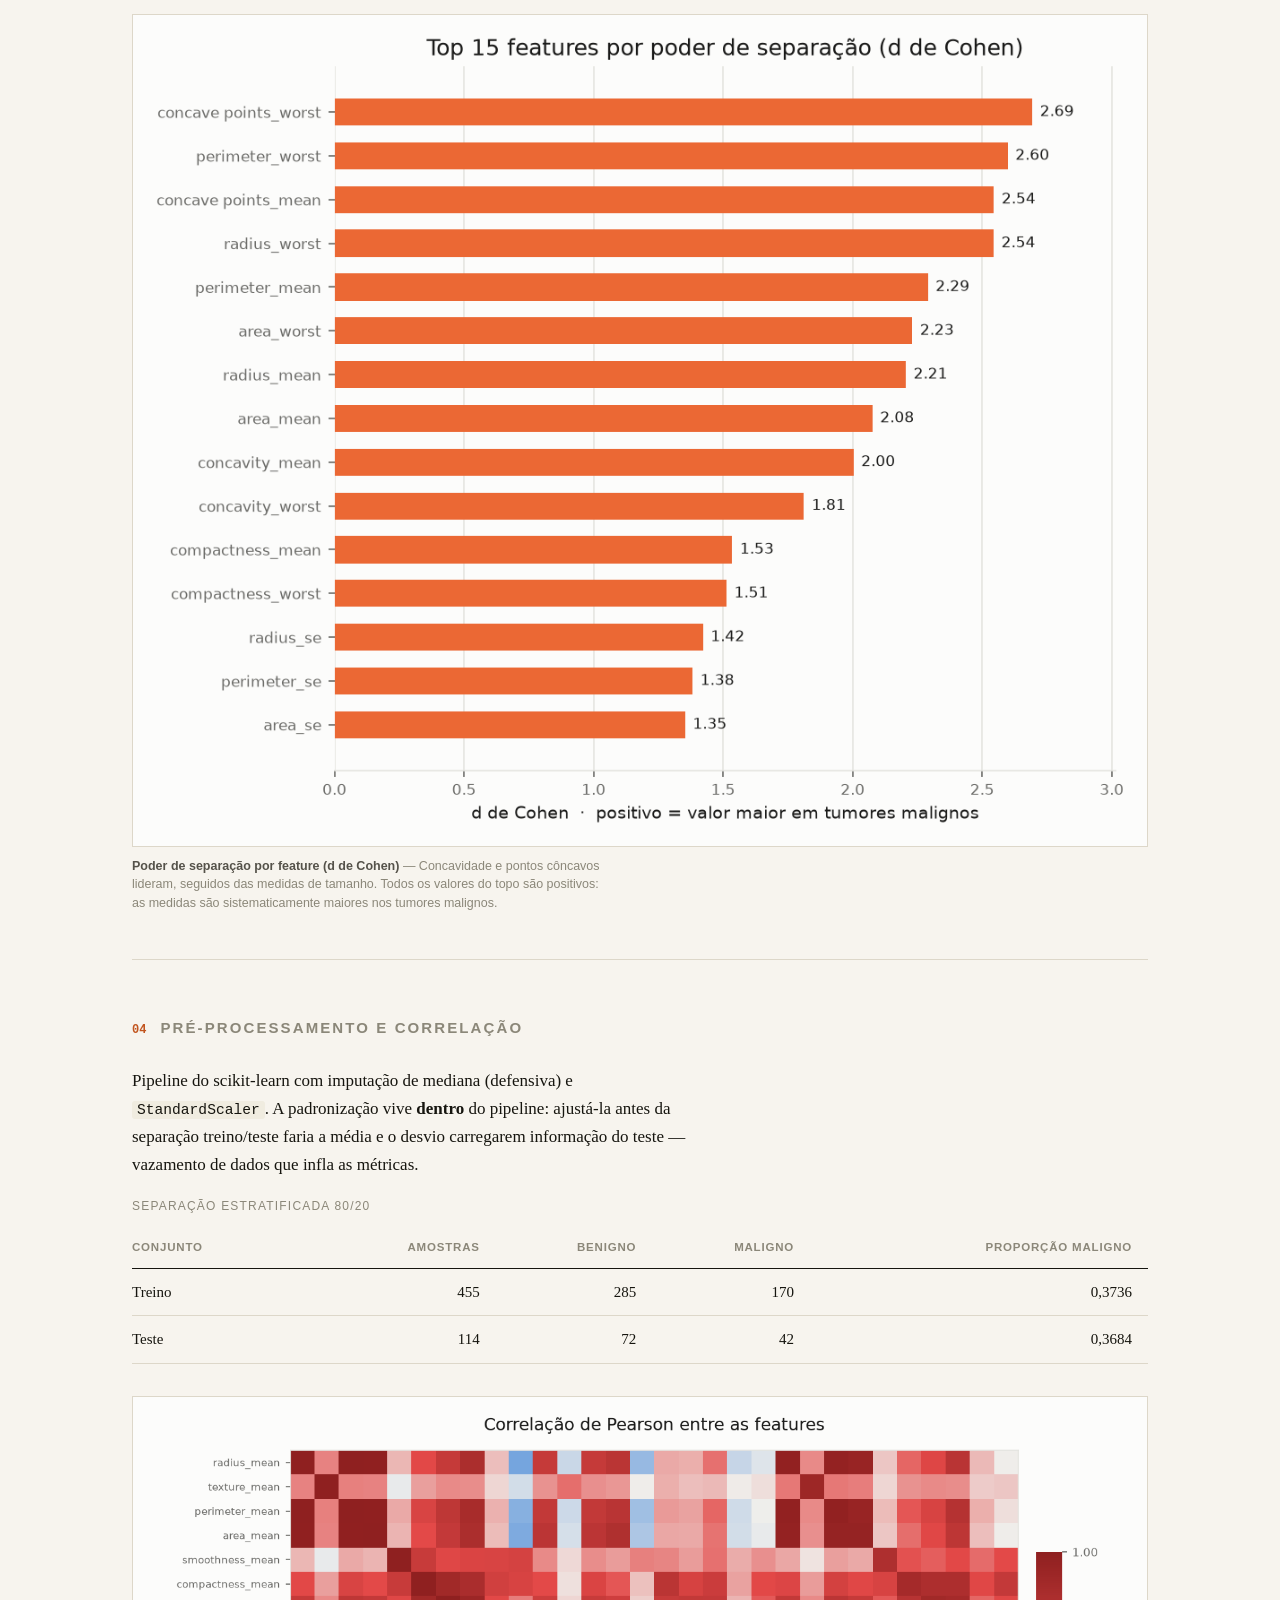
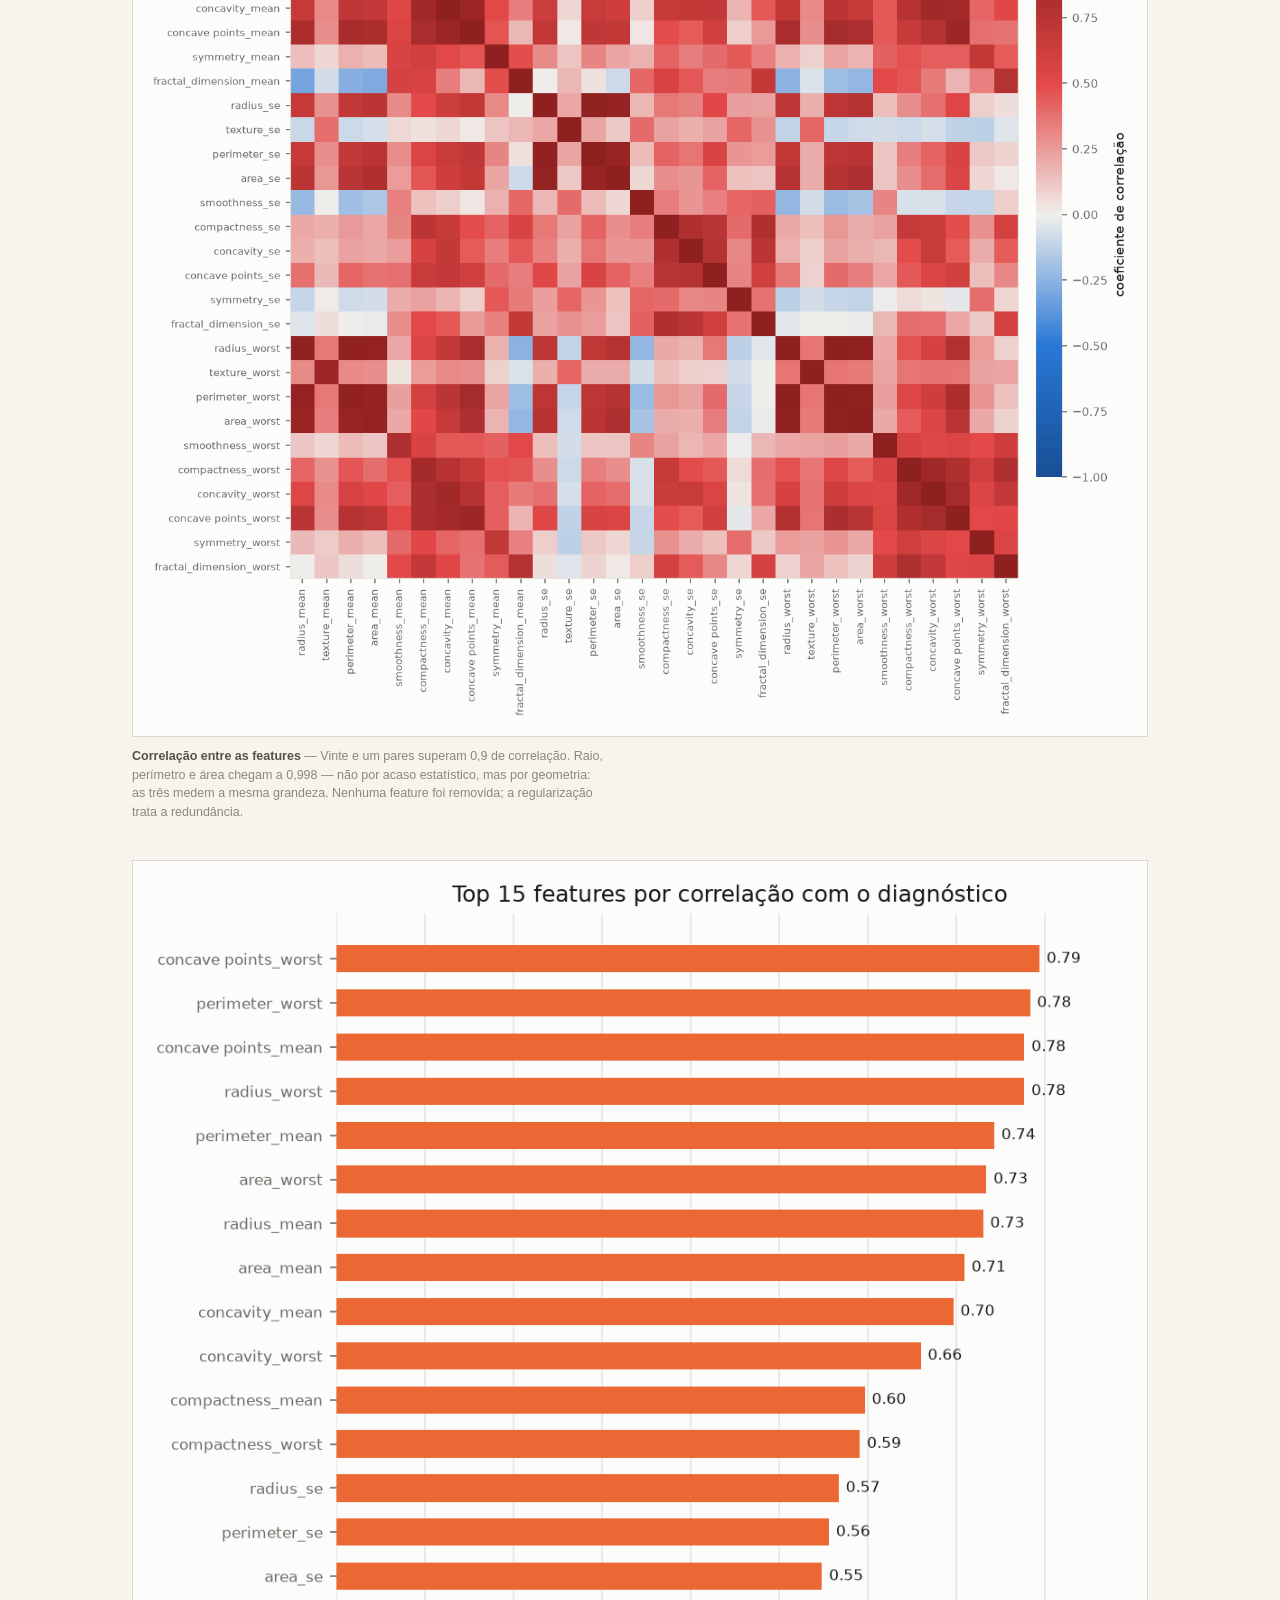
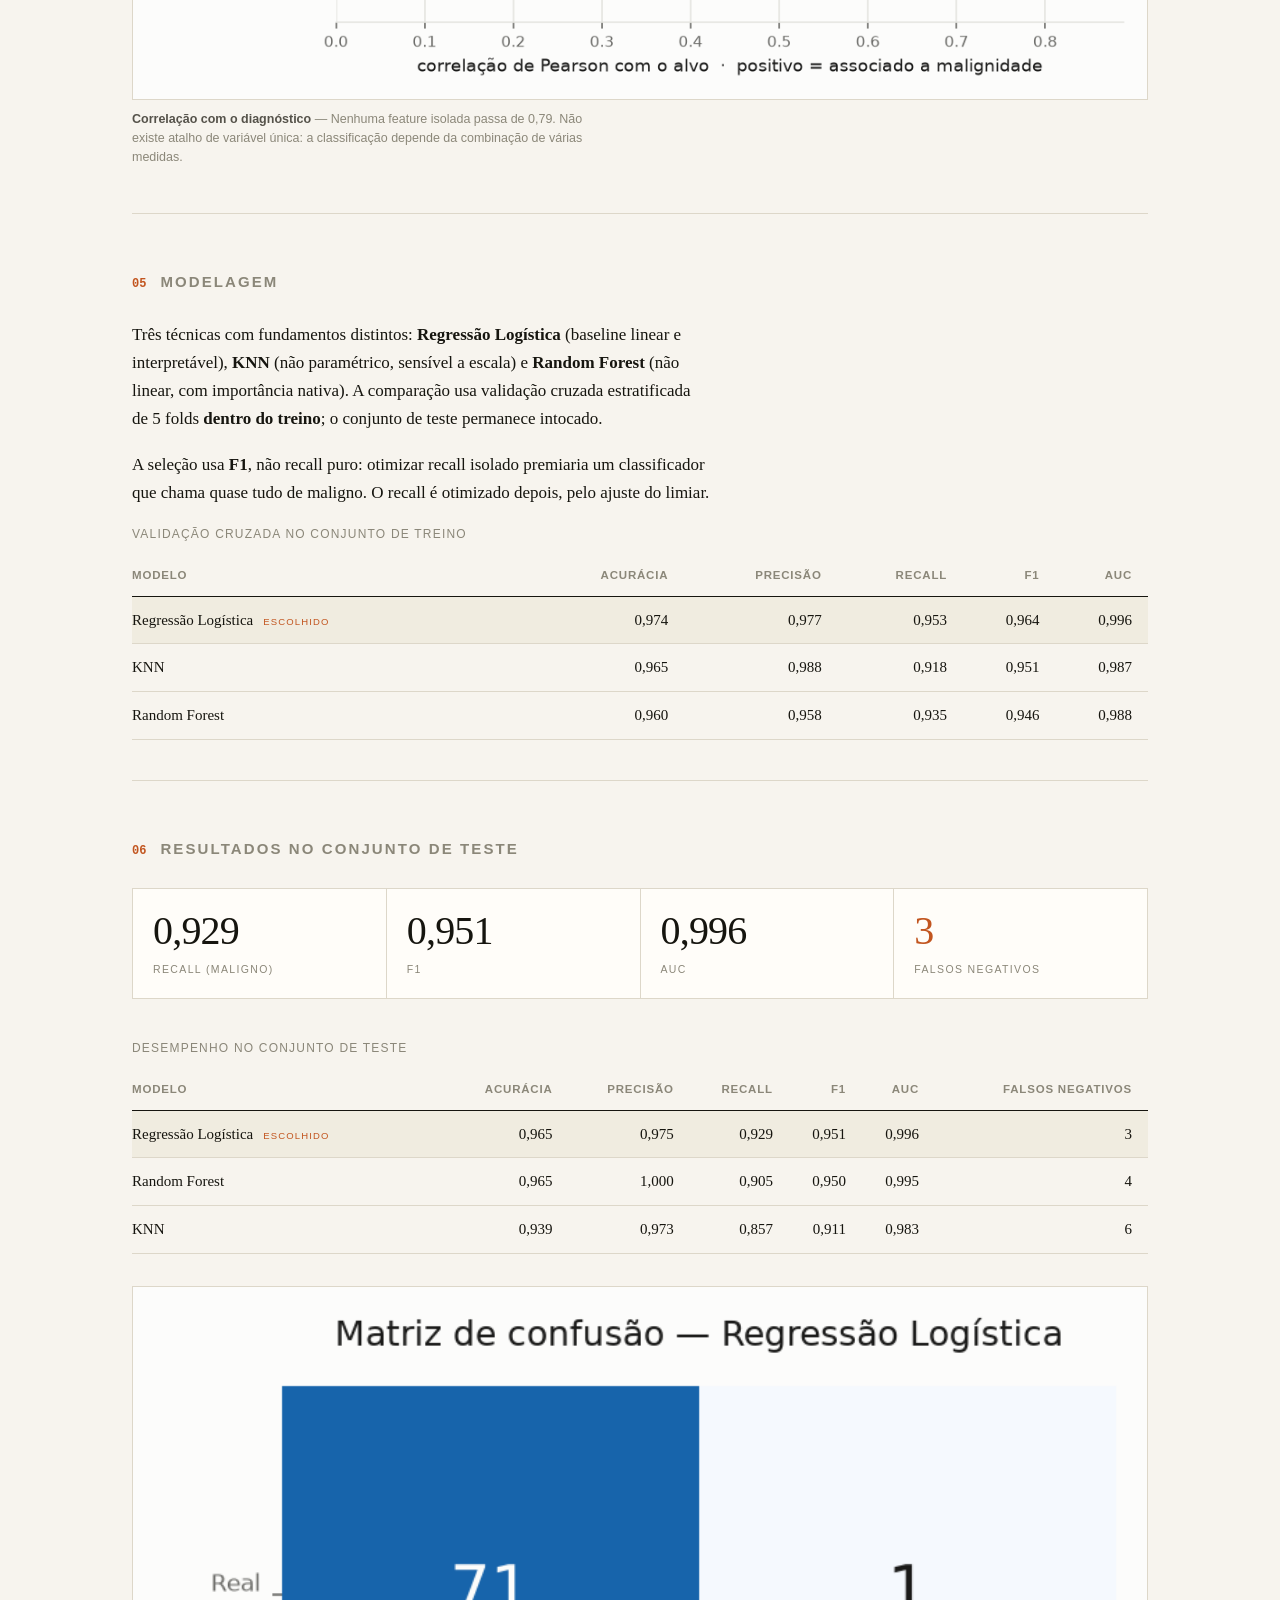
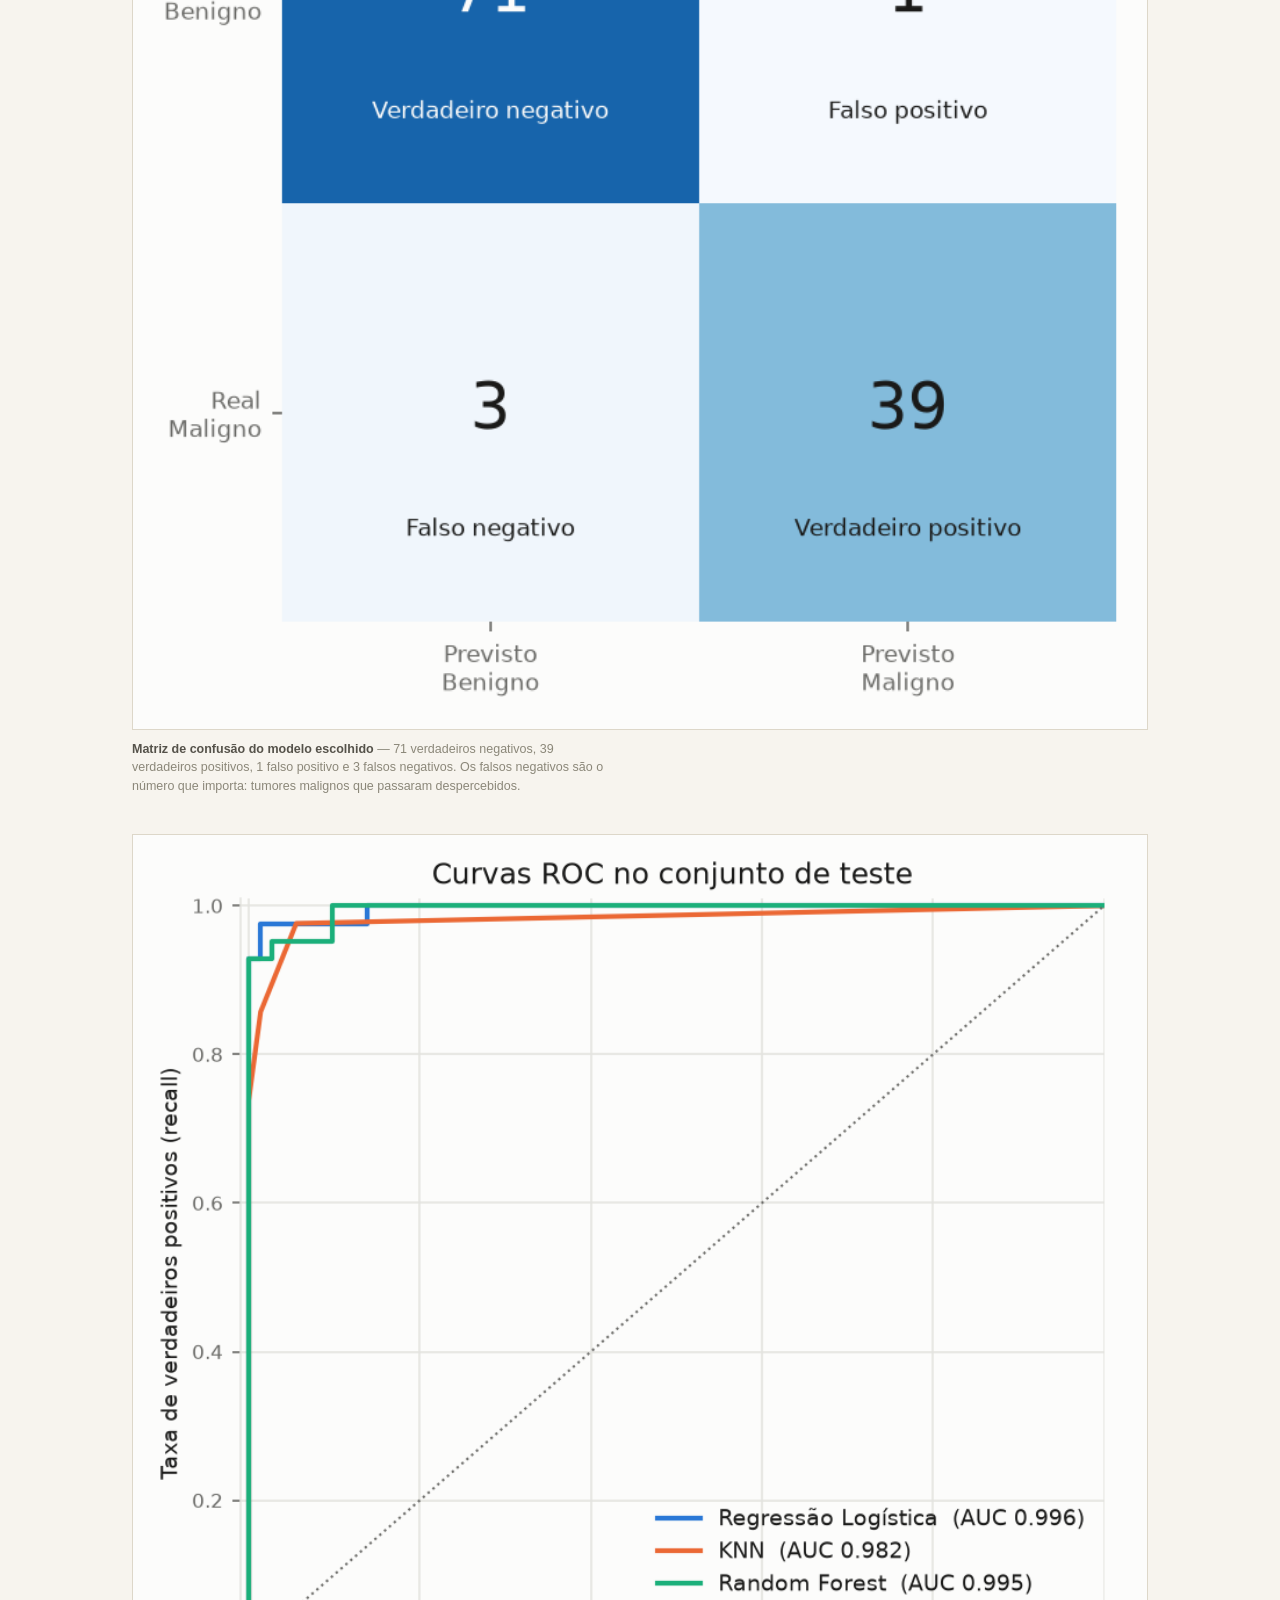
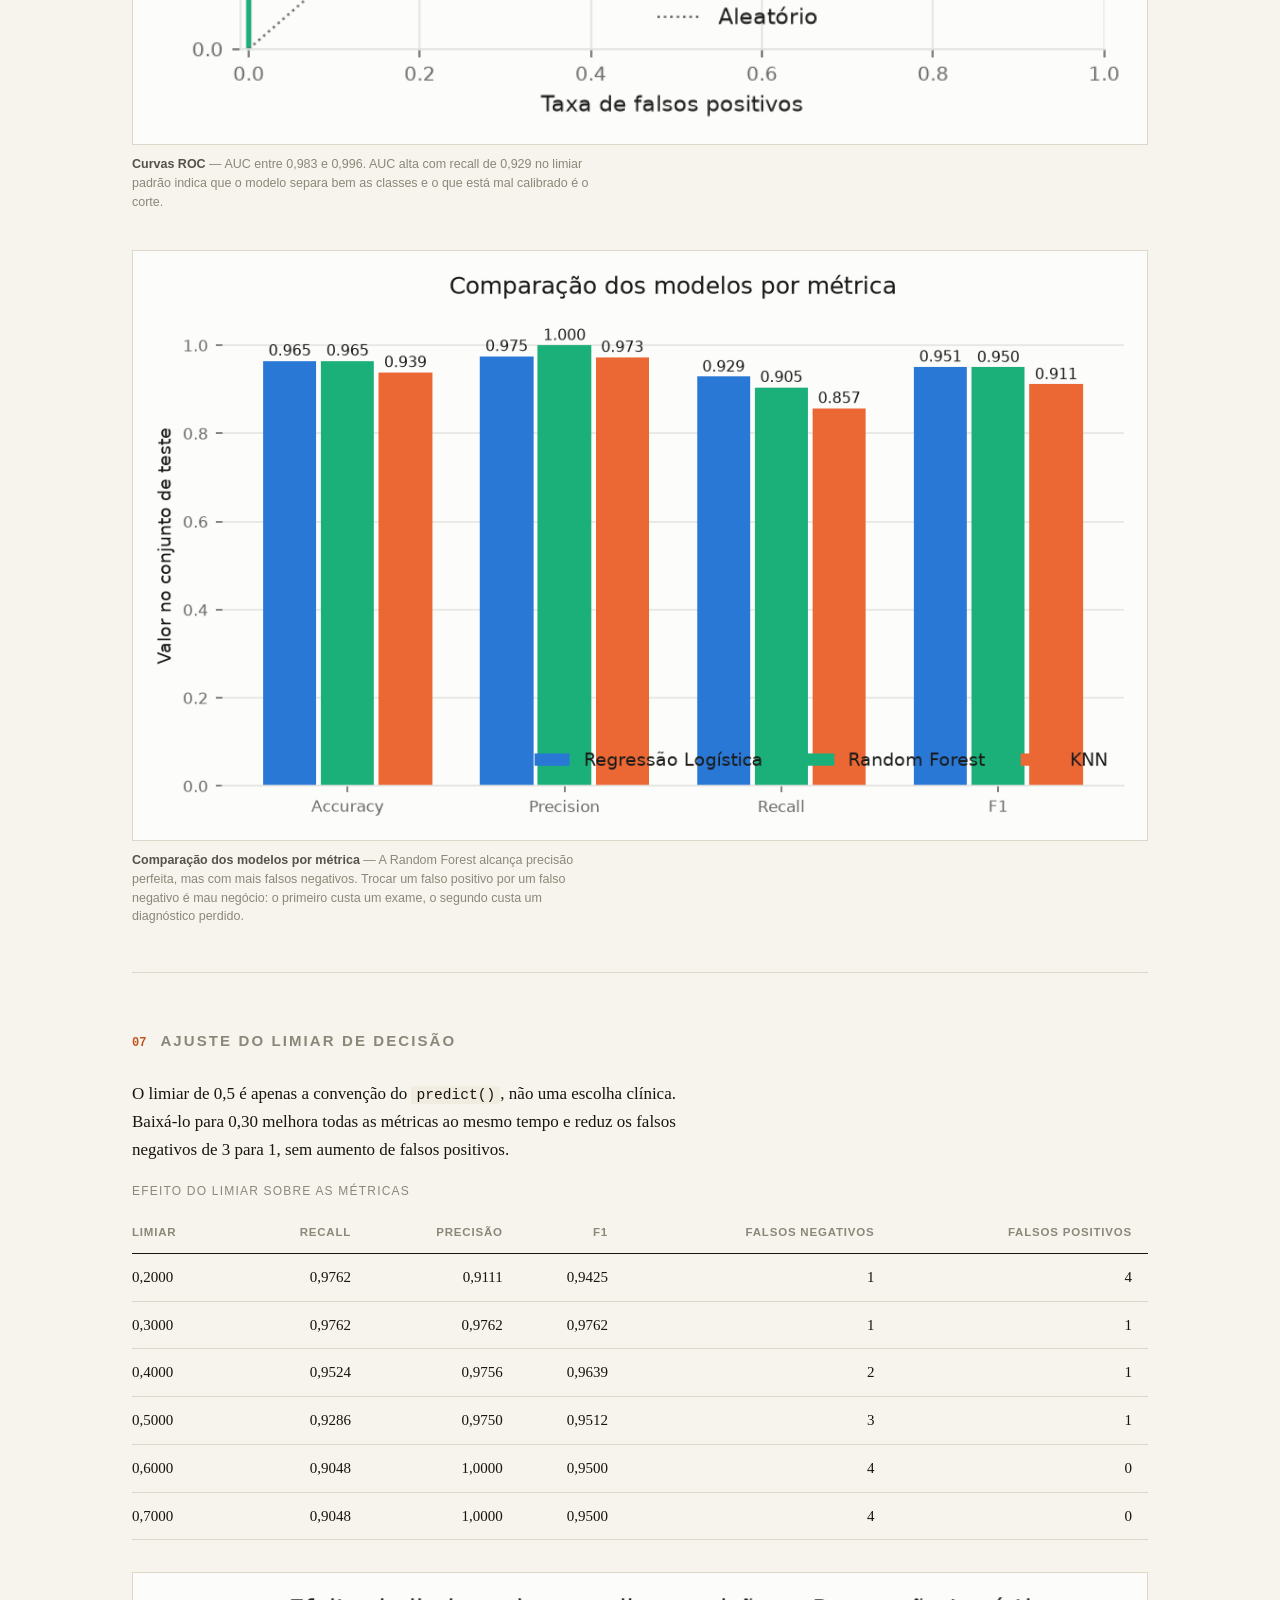
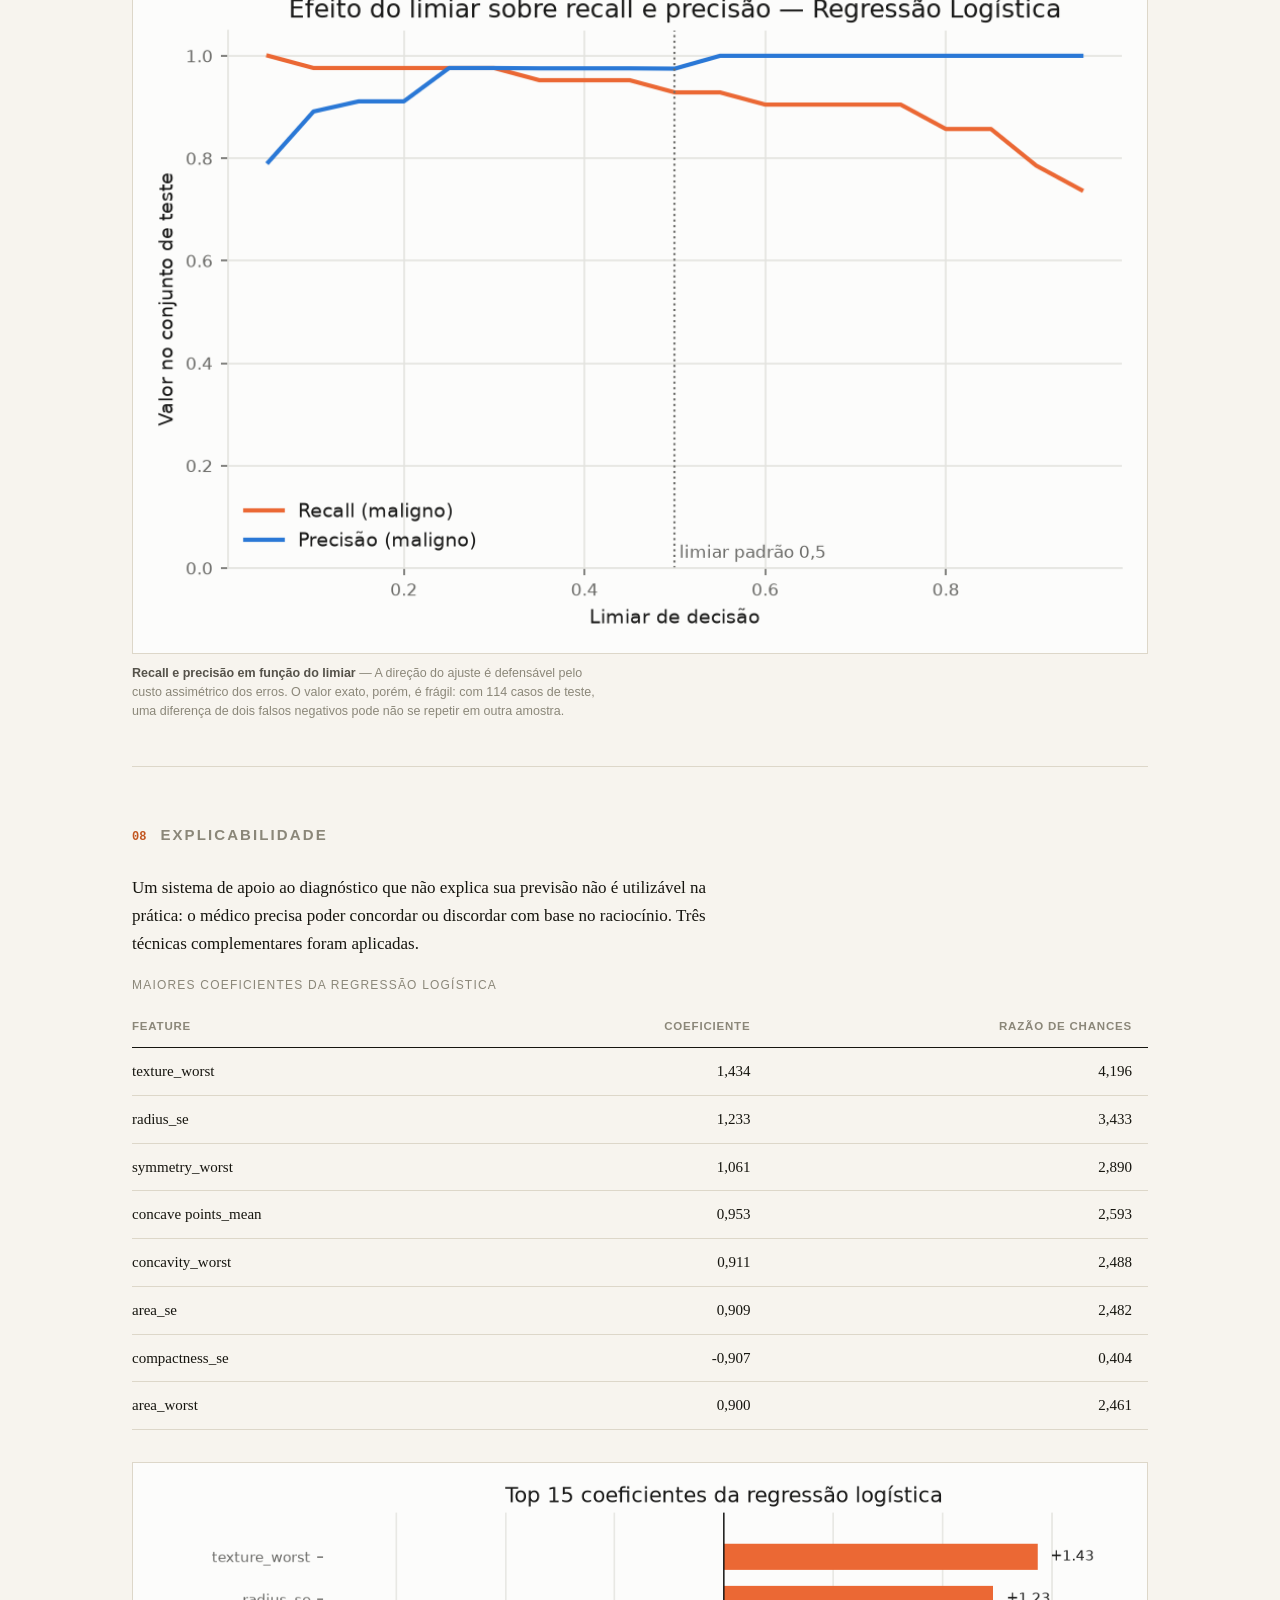
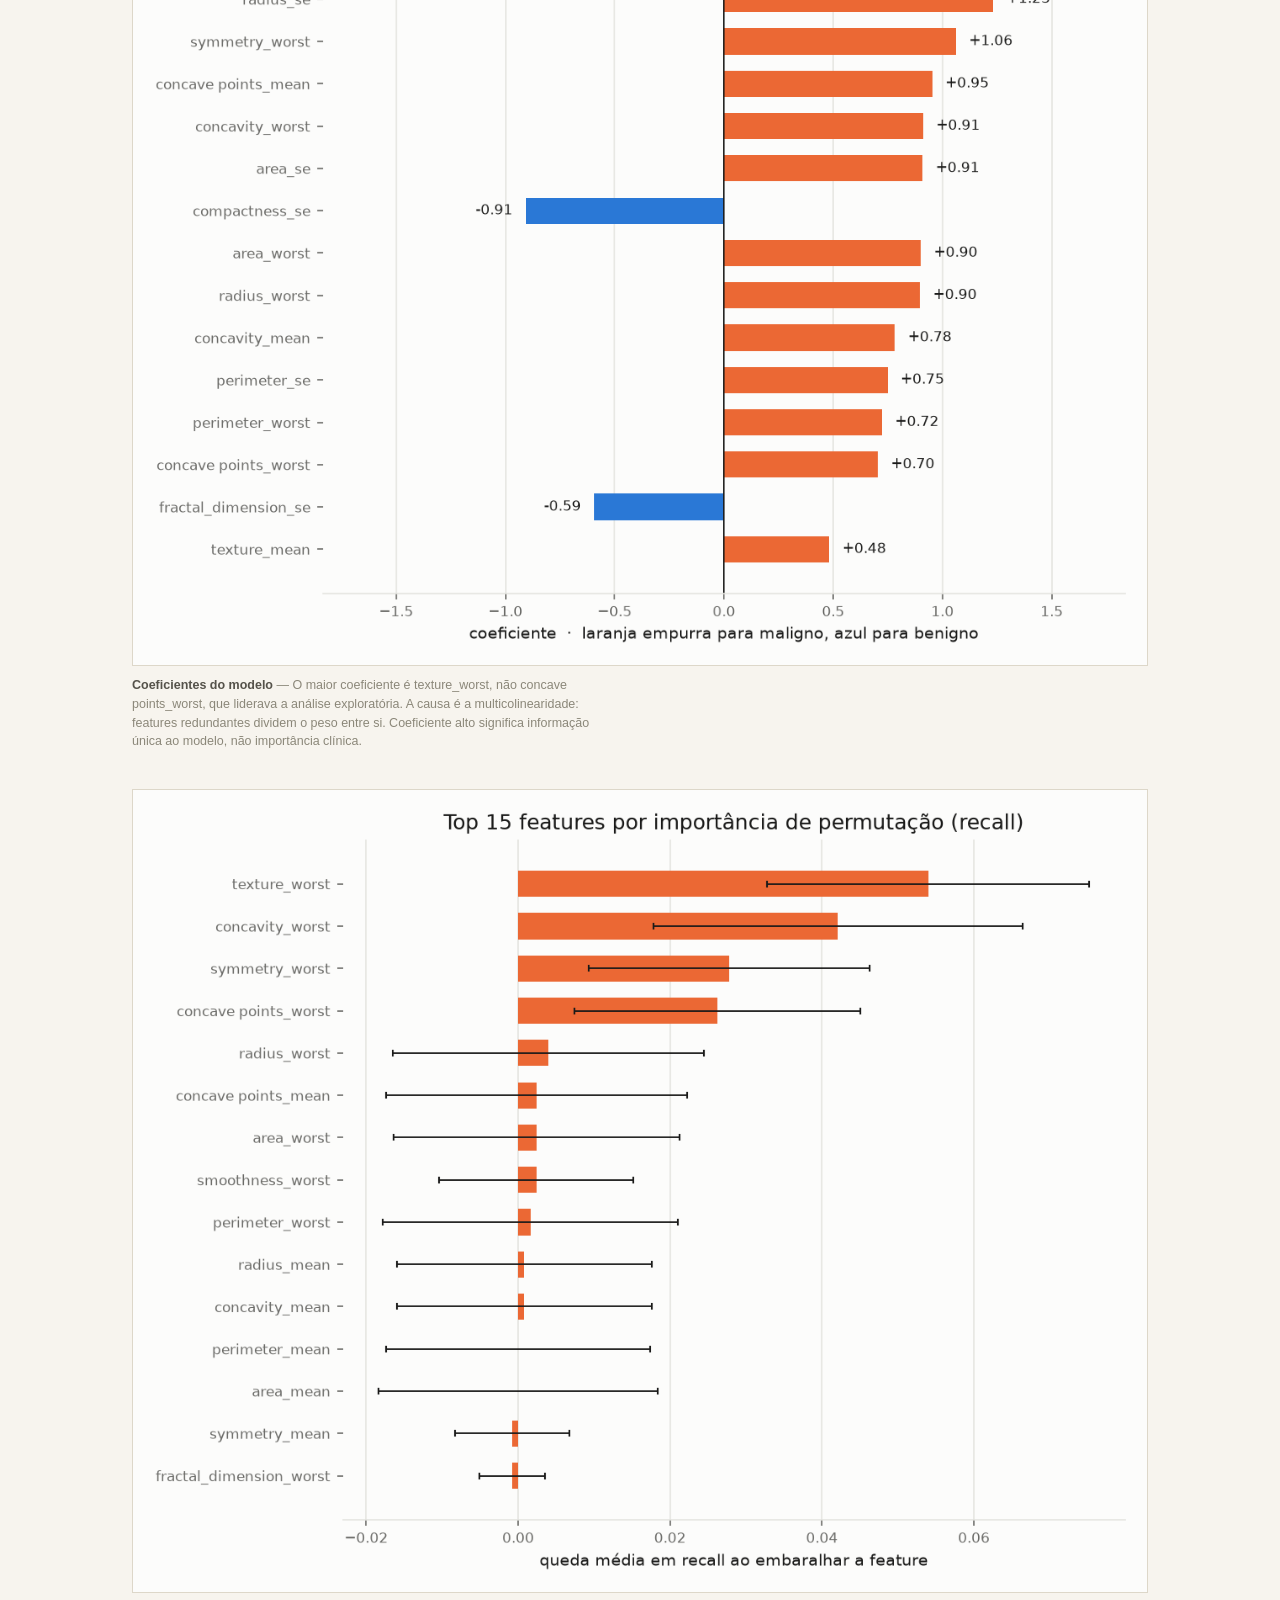
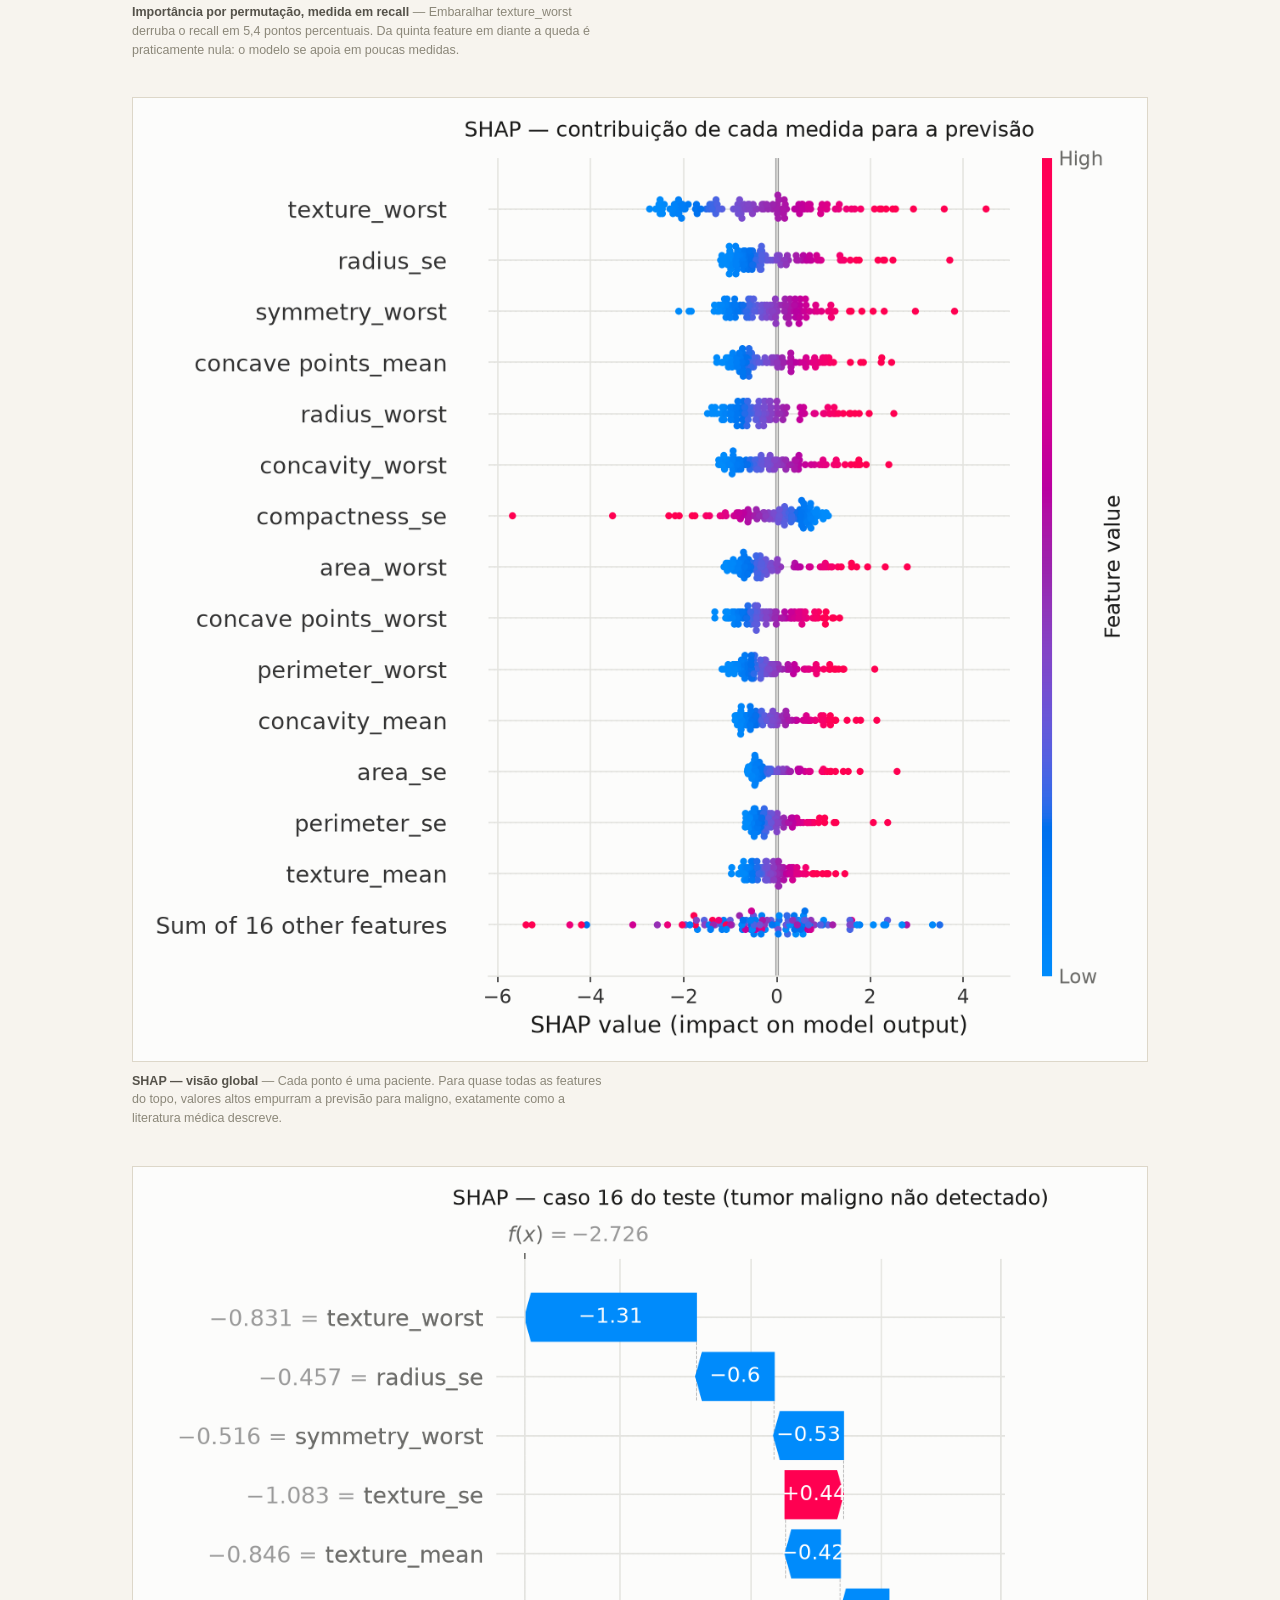
==== commit e088651f: "feat: add fine-tuning stage and make image training deterministic" ====
--- a/results/reports/index.html
+++ b/results/reports/index.html
@@ -311,7 +311,7 @@
   <h1>Detecção de riscos<br>em saúde da mulher</h1>
   <p class="subtitulo">Classificação de exames com aprendizado de máquina, com avaliação orientada
   ao custo clínico do erro e explicabilidade das previsões.</p>
-  <div class="ficha"><span><strong>Base tabular</strong>Breast Cancer Wisconsin (Diagnostic)</span><span><strong>Modelo tabular</strong>Regressão Logística</span><span><strong>Amostras</strong>569 (455 treino / 114 teste)</span><span><strong>Base de imagens</strong>BUSI — Breast Ultrasound Images</span><span><strong>Gerado em</strong>27/08/2026 às 17:19</span></div>
+  <div class="ficha"><span><strong>Base tabular</strong>Breast Cancer Wisconsin (Diagnostic)</span><span><strong>Modelo tabular</strong>Regressão Logística</span><span><strong>Amostras</strong>569 (455 treino / 114 teste)</span><span><strong>Base de imagens</strong>BUSI — Breast Ultrasound Images</span><span><strong>Gerado em</strong>27/08/2026 às 17:55</span></div>
 </header>
 
 <nav class="abas" role="tablist">
@@ -325,7 +325,7 @@
 
 <main>
   <div class="painel" id="painel-wisconsin" role="tabpanel"><section><h2 data-numero="01">O problema</h2><p>Uma rede de hospitais especializados no atendimento à mulher precisa de um sistema de apoio ao diagnóstico capaz de acelerar a triagem. Esta análise entrega a base de Machine Learning dessa solução: a classificação de tumores de mama em <strong>malignos</strong> ou <strong>benignos</strong> a partir de características morfológicas de núcleos celulares extraídas de punção aspirativa por agulha fina.</p><p class="nota">O modelo é ferramenta de triagem e segunda opinião. O diagnóstico final é sempre responsabilidade do médico. Essa premissa define a métrica prioritária e a exigência de explicabilidade.</p></section><section><h2 data-numero="02">A base de dados</h2><div class="indicadores"><div class="indicador"><span class="valor">569</span><span class="rotulo">amostras</span></div><div class="indicador"><span class="valor">30</span><span class="rotulo">features numéricas</span></div><div class="indicador"><span class="valor">357 / 212</span><span class="rotulo">benignos / malignos</span></div><div class="indicador"><span class="valor">0</span><span class="rotulo">valores ausentes</span></div></div><p><strong>Breast Cancer Wisconsin (Diagnostic).</strong> Dez medidas do núcleo celular — raio, textura, perímetro, área, suavidade, compacidade, concavidade, pontos côncavos, simetria e dimensão fractal — cada uma em três variantes: média da amostra (<code>_mean</code>), erro padrão (<code>_se</code>) e média das três piores células (<code>_worst</code>).</p><p>A única inconsistência é estrutural: o cabeçalho do CSV termina em vírgula, gerando uma coluna vazia que é descartada no carregamento. Não há valores ausentes reais.</p><figure><img src="../figures/01_balanceamento_classes.png" alt="Distribuição dos diagnósticos" loading="lazy"><figcaption><b>Distribuição dos diagnósticos</b> — 62,7% benignos contra 37,3% malignos. O desbalanceamento é leve, mas suficiente para inutilizar a acurácia como métrica isolada: responder sempre benigno já acertaria 62,7% dos casos.</figcaption></figure></section><section><h2 data-numero="03">Análise exploratória</h2><figure><img src="../figures/02_distribuicoes_mean.png" alt="Distribuição das medidas médias por diagnóstico" loading="lazy"><figcaption><b>Distribuição das medidas médias por diagnóstico</b> — Medidas de tamanho e irregularidade deslocam-se claramente entre as classes. Suavidade, simetria e dimensão fractal quase não separam os grupos isoladamente.</figcaption></figure><figure><img src="../figures/03_boxplots_worst.png" alt="Dispersão das medidas worst por diagnóstico" loading="lazy"><figcaption><b>Dispersão das medidas worst por diagnóstico</b> — O grupo worst separa melhor que o mean: o que caracteriza malignidade não é o tecido médio, mas a existência de células com morfologia mais agressiva. Os outliers são casos malignos graves reais e foram preservados.</figcaption></figure><figure><img src="../figures/04_separacao_features.png" alt="Poder de separação por feature (d de Cohen)" loading="lazy"><figcaption><b>Poder de separação por feature (d de Cohen)</b> — Concavidade e pontos côncavos lideram, seguidos das medidas de tamanho. Todos os valores do topo são positivos: as medidas são sistematicamente maiores nos tumores malignos.</figcaption></figure></section><section><h2 data-numero="04">Pré-processamento e correlação</h2><p>Pipeline do scikit-learn com imputação de mediana (defensiva) e <code>StandardScaler</code>. A padronização vive <strong>dentro</strong> do pipeline: ajustá-la antes da separação treino/teste faria a média e o desvio carregarem informação do teste — vazamento de dados que infla as métricas.</p><div class="rolagem"><table><caption>Separação estratificada 80/20</caption><thead><tr><th>Conjunto</th><th>Amostras</th><th>Benigno</th><th>Maligno</th><th>Proporção maligno</th></tr></thead><tbody><tr><td>Treino</td><td>455</td><td>285</td><td>170</td><td>0,3736</td></tr><tr><td>Teste</td><td>114</td><td>72</td><td>42</td><td>0,3684</td></tr></tbody></table></div><figure><img src="../figures/05_correlacao.png" alt="Correlação entre as features" loading="lazy"><figcaption><b>Correlação entre as features</b> — Vinte e um pares superam 0,9 de correlação. Raio, perímetro e área chegam a 0,998 — não por acaso estatístico, mas por geometria: as três medem a mesma grandeza. Nenhuma feature foi removida; a regularização trata a redundância.</figcaption></figure><figure><img src="../figures/06_correlacao_alvo.png" alt="Correlação com o diagnóstico" loading="lazy"><figcaption><b>Correlação com o diagnóstico</b> — Nenhuma feature isolada passa de 0,79. Não existe atalho de variável única: a classificação depende da combinação de várias medidas.</figcaption></figure></section><section><h2 data-numero="05">Modelagem</h2><p>Três técnicas com fundamentos distintos: <strong>Regressão Logística</strong> (baseline linear e interpretável), <strong>KNN</strong> (não paramétrico, sensível a escala) e <strong>Random Forest</strong> (não linear, com importância nativa). A comparação usa validação cruzada estratificada de 5 folds <strong>dentro do treino</strong>; o conjunto de teste permanece intocado.</p><p>A seleção usa <strong>F1</strong>, não recall puro: otimizar recall isolado premiaria um classificador que chama quase tudo de maligno. O recall é otimizado depois, pelo ajuste do limiar.</p><div class="rolagem"><table><caption>Validação cruzada no conjunto de treino</caption><thead><tr><th>Modelo</th><th>Acurácia</th><th>Precisão</th><th>Recall</th><th>F1</th><th>AUC</th></tr></thead><tbody><tr class="destacada"><td>Regressão Logística</td><td>0,974</td><td>0,977</td><td>0,953</td><td>0,964</td><td>0,996</td></tr><tr><td>KNN</td><td>0,965</td><td>0,988</td><td>0,918</td><td>0,951</td><td>0,987</td></tr><tr><td>Random Forest</td><td>0,960</td><td>0,958</td><td>0,935</td><td>0,946</td><td>0,988</td></tr></tbody></table></div></section><section><h2 data-numero="06">Resultados no conjunto de teste</h2><div class="indicadores"><div class="indicador"><span class="valor">0,929</span><span class="rotulo">recall (maligno)</span></div><div class="indicador"><span class="valor">0,951</span><span class="rotulo">F1</span></div><div class="indicador"><span class="valor">0,996</span><span class="rotulo">AUC</span></div><div class="indicador alerta"><span class="valor">3</span><span class="rotulo">falsos negativos</span></div></div><div class="rolagem"><table><caption>Desempenho no conjunto de teste</caption><thead><tr><th>Modelo</th><th>Acurácia</th><th>Precisão</th><th>Recall</th><th>F1</th><th>AUC</th><th>Falsos negativos</th></tr></thead><tbody><tr class="destacada"><td>Regressão Logística</td><td>0,965</td><td>0,975</td><td>0,929</td><td>0,951</td><td>0,996</td><td>3</td></tr><tr><td>Random Forest</td><td>0,965</td><td>1,000</td><td>0,905</td><td>0,950</td><td>0,995</td><td>4</td></tr><tr><td>KNN</td><td>0,939</td><td>0,973</td><td>0,857</td><td>0,911</td><td>0,983</td><td>6</td></tr></tbody></table></div><figure><img src="../figures/07_matriz_confusao.png" alt="Matriz de confusão do modelo escolhido" loading="lazy"><figcaption><b>Matriz de confusão do modelo escolhido</b> — 71 verdadeiros negativos, 39 verdadeiros positivos, 1 falso positivo e 3 falsos negativos. Os falsos negativos são o número que importa: tumores malignos que passaram despercebidos.</figcaption></figure><figure><img src="../figures/08_curvas_roc.png" alt="Curvas ROC" loading="lazy"><figcaption><b>Curvas ROC</b> — AUC entre 0,983 e 0,996. AUC alta com recall de 0,929 no limiar padrão indica que o modelo separa bem as classes e o que está mal calibrado é o corte.</figcaption></figure><figure><img src="../figures/09_comparacao_modelos.png" alt="Comparação dos modelos por métrica" loading="lazy"><figcaption><b>Comparação dos modelos por métrica</b> — A Random Forest alcança precisão perfeita, mas com mais falsos negativos. Trocar um falso positivo por um falso negativo é mau negócio: o primeiro custa um exame, o segundo custa um diagnóstico perdido.</figcaption></figure></section><section><h2 data-numero="07">Ajuste do limiar de decisão</h2><p>O limiar de 0,5 é apenas a convenção do <code>predict()</code>, não uma escolha clínica. Baixá-lo para 0,30 melhora todas as métricas ao mesmo tempo e reduz os falsos negativos de 3 para 1, sem aumento de falsos positivos.</p><div class="rolagem"><table><caption>Efeito do limiar sobre as métricas</caption><thead><tr><th>Limiar</th><th>Recall</th><th>Precisão</th><th>F1</th><th>Falsos negativos</th><th>Falsos positivos</th></tr></thead><tbody><tr><td>0,2000</td><td>0,9762</td><td>0,9111</td><td>0,9425</td><td>1</td><td>4</td></tr><tr><td>0,3000</td><td>0,9762</td><td>0,9762</td><td>0,9762</td><td>1</td><td>1</td></tr><tr><td>0,4000</td><td>0,9524</td><td>0,9756</td><td>0,9639</td><td>2</td><td>1</td></tr><tr><td>0,5000</td><td>0,9286</td><td>0,9750</td><td>0,9512</td><td>3</td><td>1</td></tr><tr><td>0,6000</td><td>0,9048</td><td>1,0000</td><td>0,9500</td><td>4</td><td>0</td></tr><tr><td>0,7000</td><td>0,9048</td><td>1,0000</td><td>0,9500</td><td>4</td><td>0</td></tr></tbody></table></div><figure><img src="../figures/10_limiar_decisao.png" alt="Recall e precisão em função do limiar" loading="lazy"><figcaption><b>Recall e precisão em função do limiar</b> — A direção do ajuste é defensável pelo custo assimétrico dos erros. O valor exato, porém, é frágil: com 114 casos de teste, uma diferença de dois falsos negativos pode não se repetir em outra amostra.</figcaption></figure></section><section><h2 data-numero="08">Explicabilidade</h2><p>Um sistema de apoio ao diagnóstico que não explica sua previsão não é utilizável na prática: o médico precisa poder concordar ou discordar com base no raciocínio. Três técnicas complementares foram aplicadas.</p><div class="rolagem"><table><caption>Maiores coeficientes da regressão logística</caption><thead><tr><th>Feature</th><th>Coeficiente</th><th>Razão de chances</th></tr></thead><tbody><tr><td>texture_worst</td><td>1,434</td><td>4,196</td></tr><tr><td>radius_se</td><td>1,233</td><td>3,433</td></tr><tr><td>symmetry_worst</td><td>1,061</td><td>2,890</td></tr><tr><td>concave points_mean</td><td>0,953</td><td>2,593</td></tr><tr><td>concavity_worst</td><td>0,911</td><td>2,488</td></tr><tr><td>area_se</td><td>0,909</td><td>2,482</td></tr><tr><td>compactness_se</td><td>-0,907</td><td>0,404</td></tr><tr><td>area_worst</td><td>0,900</td><td>2,461</td></tr></tbody></table></div><figure><img src="../figures/11_coeficientes.png" alt="Coeficientes do modelo" loading="lazy"><figcaption><b>Coeficientes do modelo</b> — O maior coeficiente é texture_worst, não concave points_worst, que liderava a análise exploratória. A causa é a multicolinearidade: features redundantes dividem o peso entre si. Coeficiente alto significa informação única ao modelo, não importância clínica.</figcaption></figure><figure><img src="../figures/12_importancia_permutacao.png" alt="Importância por permutação, medida em recall" loading="lazy"><figcaption><b>Importância por permutação, medida em recall</b> — Embaralhar texture_worst derruba o recall em 5,4 pontos percentuais. Da quinta feature em diante a queda é praticamente nula: o modelo se apoia em poucas medidas.</figcaption></figure><figure><img src="../figures/13_shap_beeswarm.png" alt="SHAP — visão global" loading="lazy"><figcaption><b>SHAP — visão global</b> — Cada ponto é uma paciente. Para quase todas as features do topo, valores altos empurram a previsão para maligno, exatamente como a literatura médica descreve.</figcaption></figure><figure><img src="../figures/14_shap_caso_falso_negativo.png" alt="SHAP — um tumor maligno não detectado" loading="lazy"><figcaption><b>SHAP — um tumor maligno não detectado</b> — Praticamente todas as medidas desta paciente estão abaixo da média da base. O modelo não errou por acaso: viu um tumor maligno de morfologia pouco característica. É o limite que nenhum ajuste de hiperparâmetro resolve.</figcaption></figure></section><section><h2 data-numero="09">Leitura crítica</h2><p>O modelo atinge desempenho alto e estável, com explicações coerentes com a morfologia celular descrita na literatura. Ainda assim, três limites são intransponíveis com esta base:</p><ul><li><strong>569 casos de uma única fonte.</strong> O desempenho pode degradar em outra população ou com outro protocolo de coleta.</li><li><strong>As features já foram extraídas por um especialista</strong> a partir das imagens. O sistema não parte de dados crus: depende de uma etapa manual anterior.</li><li><strong>Existem tumores malignos morfologicamente discretos</strong>, como mostra o caso analisado por SHAP. Nenhuma quantidade de ajuste resolve isso, porque a informação necessária não está nas medidas disponíveis.</li></ul><p class="nota">Uso adequado: triagem e priorização de fila, segunda opinião e sinalização de casos discordantes — sempre com o laudo final assinado por um médico.</p></section></div>
-  <div class="painel" id="painel-extra" role="tabpanel" hidden><section><h2 data-numero="01">A base de imagens</h2><div class="indicadores"><div class="indicador"><span class="valor">780</span><span class="rotulo">imagens</span></div><div class="indicador"><span class="valor">3</span><span class="rotulo">classes</span></div><div class="indicador"><span class="valor">malignant</span><span class="rotulo">classe positiva</span></div></div><div class="rolagem"><table><caption>Distribuição por classe</caption><thead><tr><th>Classe</th><th>Imagens</th><th>Proporção</th></tr></thead><tbody><tr><td>benign</td><td>437</td><td>0,5603</td></tr><tr><td>malignant</td><td>210</td><td>0,2692</td></tr><tr><td>normal</td><td>133</td><td>0,1705</td></tr></tbody></table></div></section><section><h2 data-numero="02">Resultados no conjunto de teste</h2><div class="rolagem"><table><caption>Desempenho das arquiteturas</caption><thead><tr><th>Modelo</th><th>Acurácia</th><th>F1 macro</th><th>Recall maligno</th><th>Precisão maligno</th><th>Malignos não detectados</th></tr></thead><tbody><tr class="destacada"><td>MobileNetV2 (transferência)</td><td>0,684</td><td>0,682</td><td>0,742</td><td>0,548</td><td>8</td></tr><tr><td>CNN do zero</td><td>0,573</td><td>0,295</td><td>0,097</td><td>0,600</td><td>28</td></tr></tbody></table></div></section><section><h2 data-numero="03">Análise visual</h2><figure><img src="../figures/20_imagens_por_classe.png" alt="Imagens por classe" loading="lazy"><figcaption><b>Imagens por classe</b> — A base é desbalanceada: 56% benignas, 27% malignas e 17% normais. O treino usa pesos de classe para compensar, evitando que a rede aprenda a favorecer a classe majoritária.</figcaption></figure><figure><img src="../figures/21_amostras_imagens.png" alt="Exemplos de ultrassom por classe" loading="lazy"><figcaption><b>Exemplos de ultrassom por classe</b> — Ao contrário do dataset tabular, aqui não há medidas extraídas por um especialista: a rede parte do pixel cru e precisa aprender sozinha o que distingue as lesões.</figcaption></figure><figure><img src="../figures/22_curvas_treino.png" alt="Curvas de treino" loading="lazy"><figcaption><b>Curvas de treino</b> — A distância entre as curvas de treino e validação mede o sobreajuste. A parada antecipada devolve os pesos da melhor época de validação.</figcaption></figure><figure><img src="../figures/23_matriz_confusao_imagens.png" alt="Matriz de confusão — MobileNetV2 (transferência)" loading="lazy"><figcaption><b>Matriz de confusão — MobileNetV2 (transferência)</b> — Com três classes, o erro que importa é o caso maligno classificado como benigno ou normal: é o equivalente ao falso negativo do pipeline tabular.</figcaption></figure><figure><img src="../figures/24_malignos_nao_detectados.png" alt="Casos malignos não detectados" loading="lazy"><figcaption><b>Casos malignos não detectados</b> — Mostrar quais imagens escaparam é o análogo visual da análise SHAP do pipeline tabular: em vez de apenas contar erros, expõe o que o modelo não viu.</figcaption></figure></section><section><h2 data-numero="04">Interpretação</h2><p>O modelo de imagem parte do pixel cru, sem nenhuma medida extraída por especialista — é essa a diferença em relação ao pipeline tabular, que depende de um profissional ter medido os núcleos celulares antes. Em compensação, aprende com muito menos supervisão estruturada e erra mais. Vale como demonstração de viabilidade, não como sistema clínico.</p></section></div>
+  <div class="painel" id="painel-extra" role="tabpanel" hidden><section><h2 data-numero="01">A base de imagens</h2><div class="indicadores"><div class="indicador"><span class="valor">780</span><span class="rotulo">imagens</span></div><div class="indicador"><span class="valor">3</span><span class="rotulo">classes</span></div><div class="indicador"><span class="valor">malignant</span><span class="rotulo">classe positiva</span></div></div><div class="rolagem"><table><caption>Distribuição por classe</caption><thead><tr><th>Classe</th><th>Imagens</th><th>Proporção</th></tr></thead><tbody><tr><td>benign</td><td>437</td><td>0,5603</td></tr><tr><td>malignant</td><td>210</td><td>0,2692</td></tr><tr><td>normal</td><td>133</td><td>0,1705</td></tr></tbody></table></div></section><section><h2 data-numero="02">Resultados no conjunto de teste</h2><div class="rolagem"><table><caption>Desempenho das arquiteturas</caption><thead><tr><th>Modelo</th><th>Acurácia</th><th>F1 macro</th><th>Recall maligno</th><th>Precisão maligno</th><th>Malignos não detectados</th></tr></thead><tbody><tr class="destacada"><td>MobileNetV2 (transferência)</td><td>0,769</td><td>0,765</td><td>0,806</td><td>0,714</td><td>6</td></tr><tr><td>MobileNetV2 (ajuste fino)</td><td>0,795</td><td>0,781</td><td>0,645</td><td>0,800</td><td>11</td></tr><tr><td>CNN do zero</td><td>0,581</td><td>0,328</td><td>0,097</td><td>0,600</td><td>28</td></tr></tbody></table></div></section><section><h2 data-numero="03">Análise visual</h2><figure><img src="../figures/20_imagens_por_classe.png" alt="Imagens por classe" loading="lazy"><figcaption><b>Imagens por classe</b> — A base é desbalanceada: 56% benignas, 27% malignas e 17% normais. O treino usa pesos de classe para compensar, evitando que a rede aprenda a favorecer a classe majoritária.</figcaption></figure><figure><img src="../figures/21_amostras_imagens.png" alt="Exemplos de ultrassom por classe" loading="lazy"><figcaption><b>Exemplos de ultrassom por classe</b> — Ao contrário do dataset tabular, aqui não há medidas extraídas por um especialista: a rede parte do pixel cru e precisa aprender sozinha o que distingue as lesões.</figcaption></figure><figure><img src="../figures/22_curvas_treino.png" alt="Curvas de treino" loading="lazy"><figcaption><b>Curvas de treino</b> — A distância entre as curvas de treino e validação mede o sobreajuste. A parada antecipada devolve os pesos da melhor época. O ajuste fino é uma segunda etapa, que continua de onde a transferência parou — por isso sua contagem de épocas recomeça do zero e sua perda já nasce baixa.</figcaption></figure><figure><img src="../figures/23_matriz_confusao_imagens.png" alt="Matriz de confusão — MobileNetV2 (transferência)" loading="lazy"><figcaption><b>Matriz de confusão — MobileNetV2 (transferência)</b> — Com três classes, o erro que importa é o caso maligno classificado como benigno ou normal: é o equivalente ao falso negativo do pipeline tabular.</figcaption></figure><figure><img src="../figures/24_malignos_nao_detectados.png" alt="Casos malignos não detectados" loading="lazy"><figcaption><b>Casos malignos não detectados</b> — Mostrar quais imagens escaparam é o análogo visual da análise SHAP do pipeline tabular: em vez de apenas contar erros, expõe o que o modelo não viu.</figcaption></figure></section><section><h2 data-numero="04">Interpretação</h2><p>O modelo de imagem parte do pixel cru, sem nenhuma medida extraída por especialista — é essa a diferença em relação ao pipeline tabular, que depende de um profissional ter medido os núcleos celulares antes. Em compensação, aprende com muito menos supervisão estruturada e erra mais. Vale como demonstração de viabilidade, não como sistema clínico.</p></section></div>
 </main>
 
 <footer class="rodape">
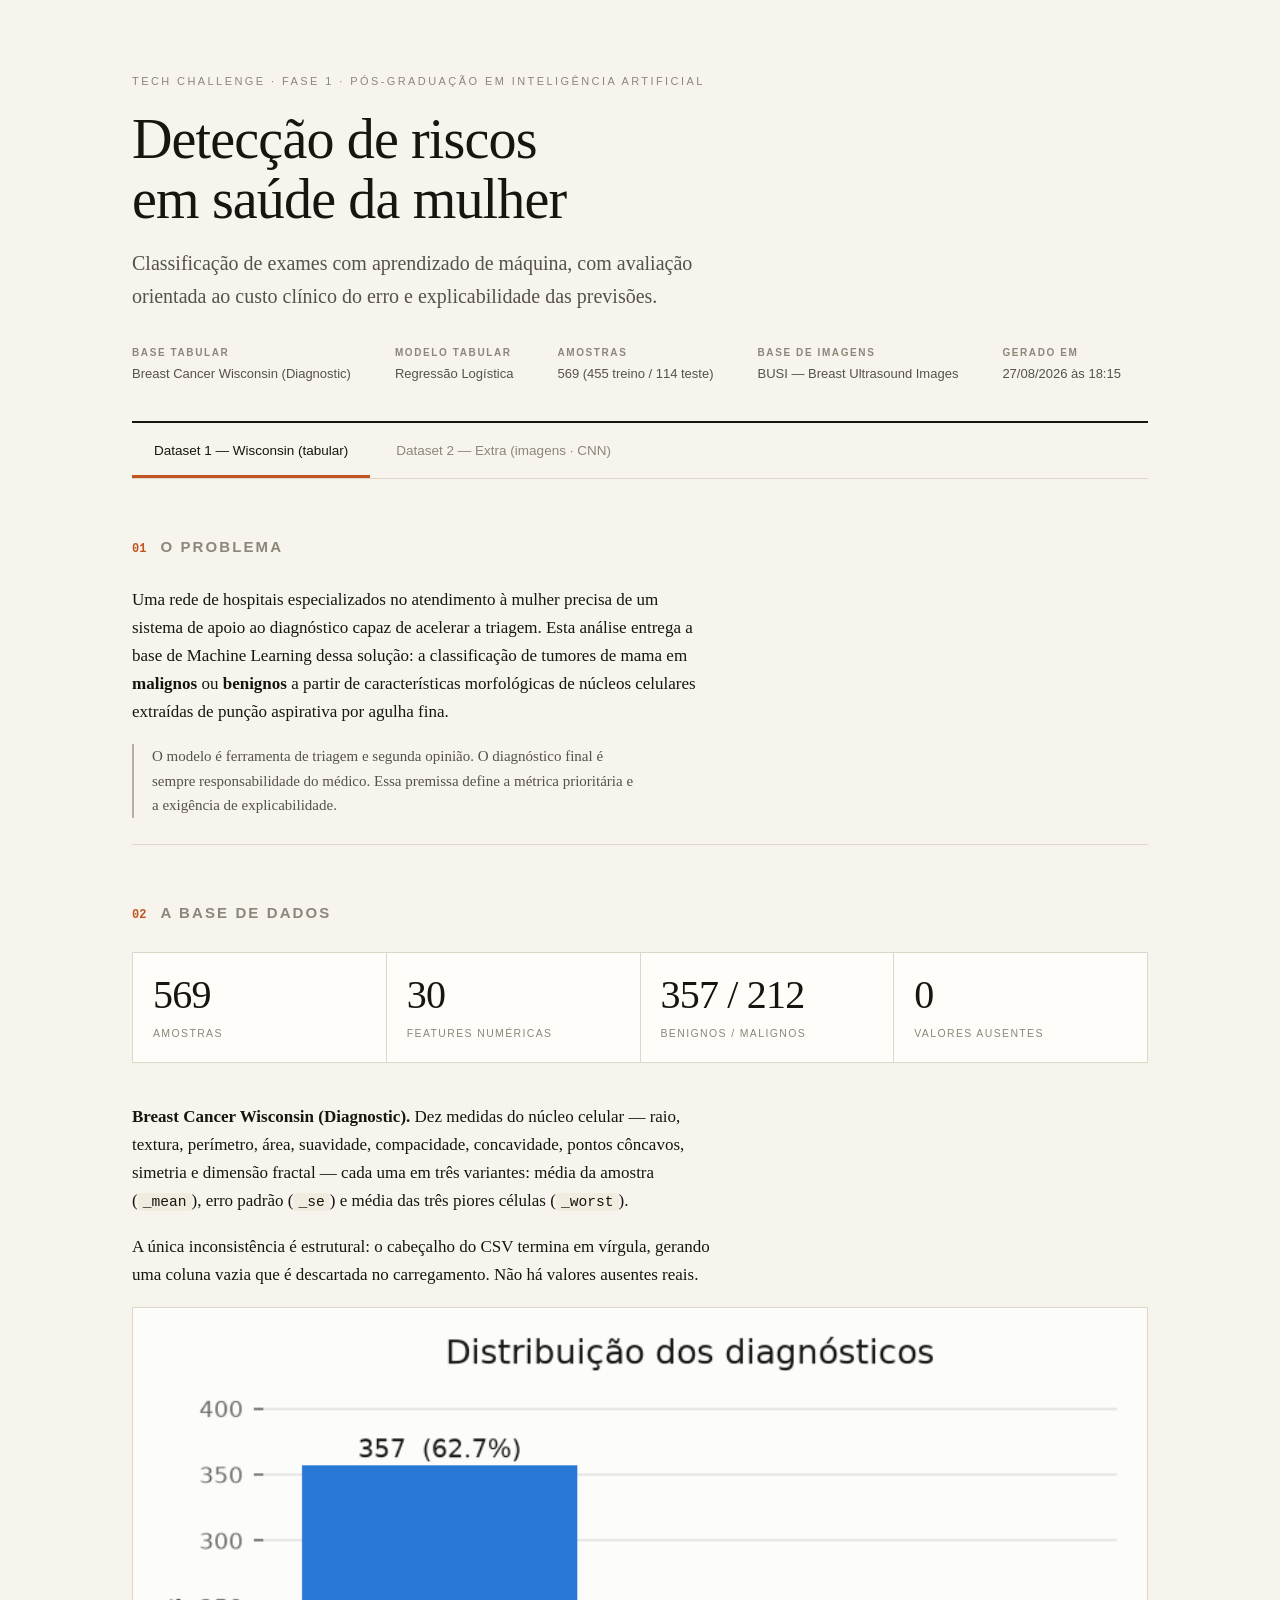
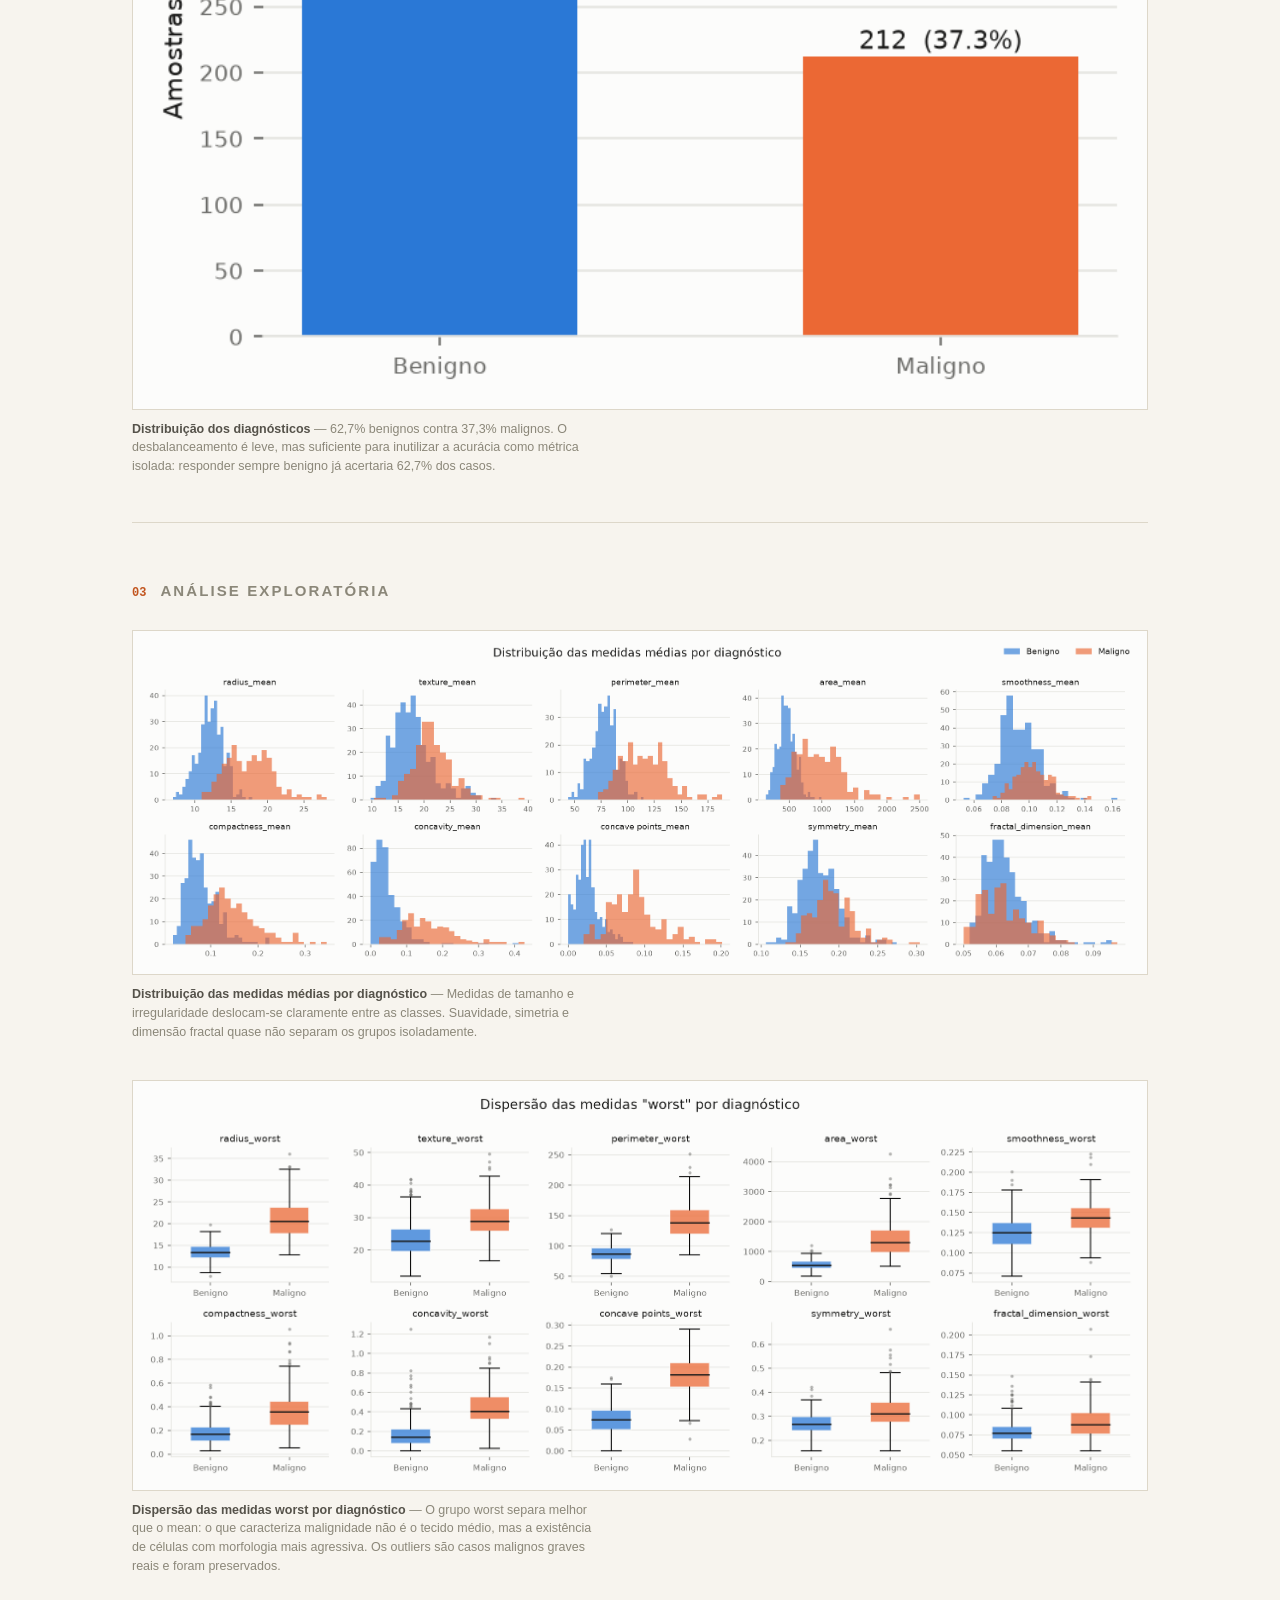
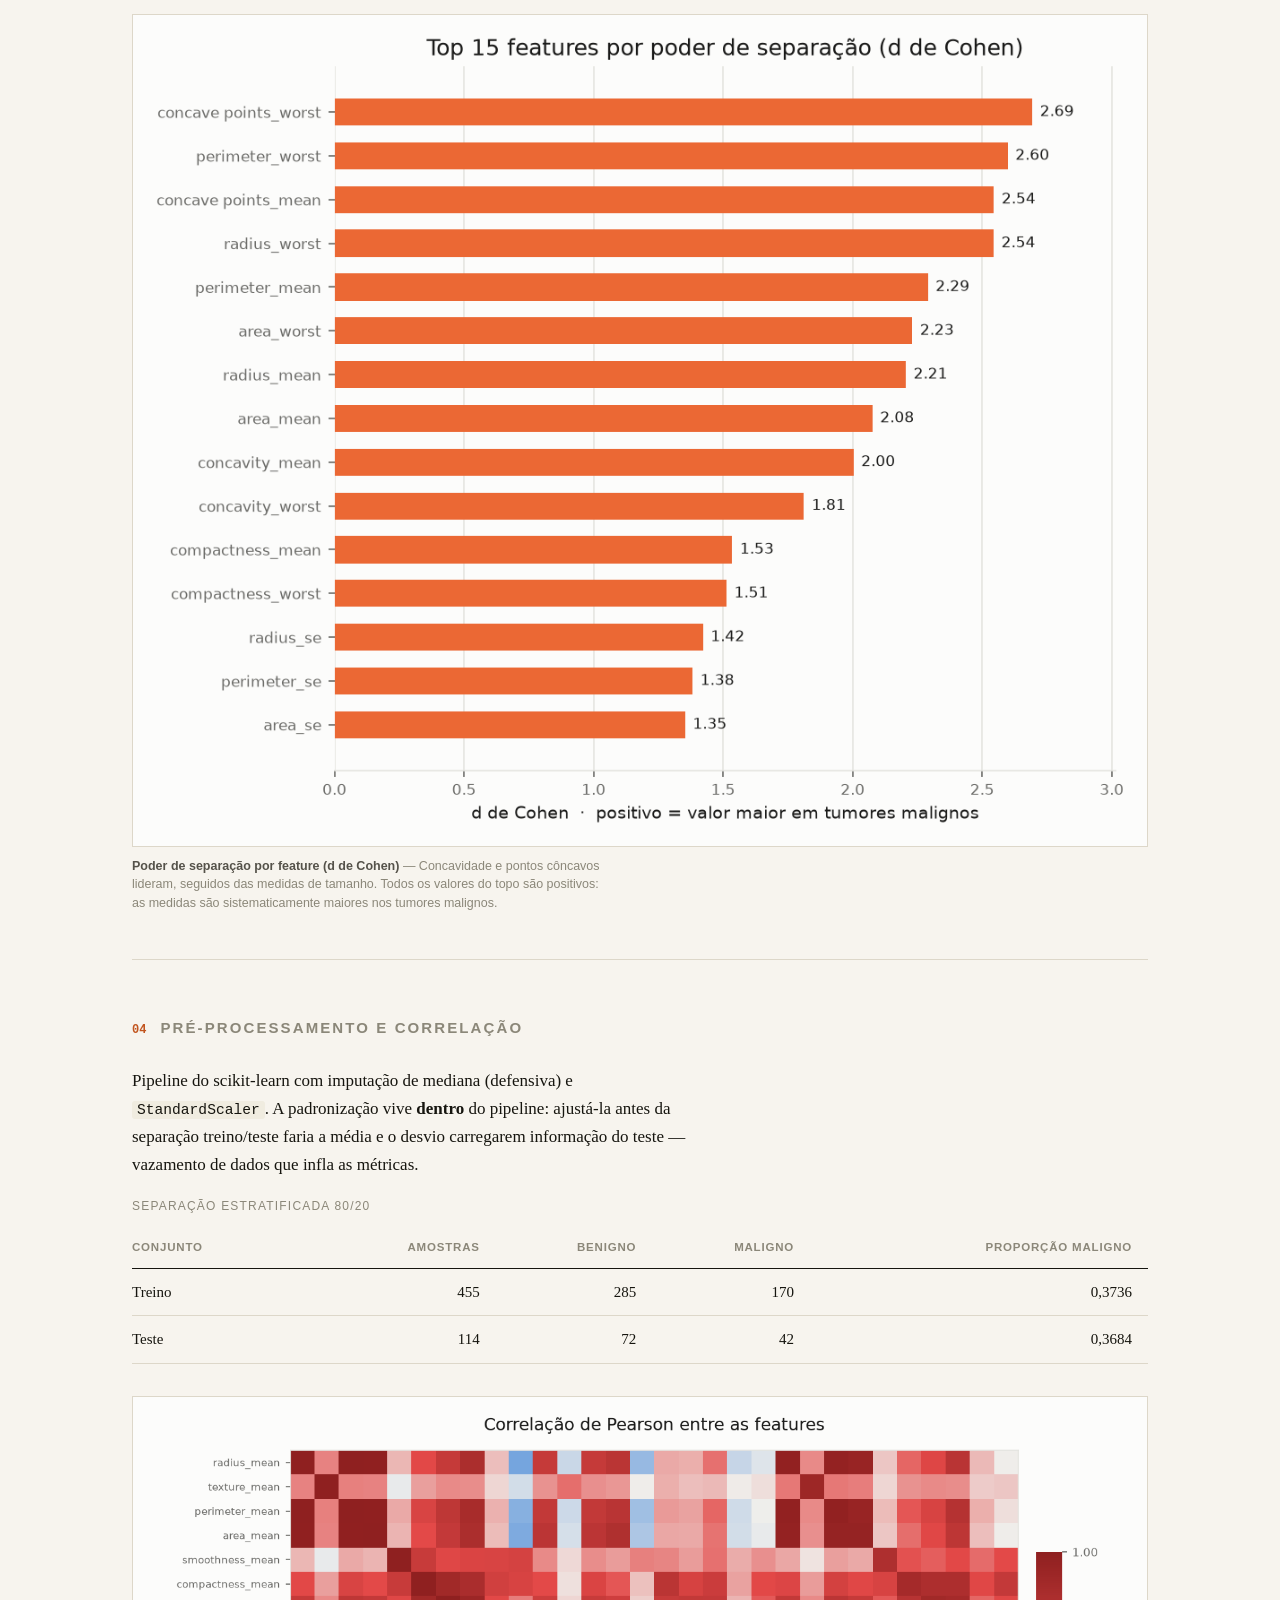
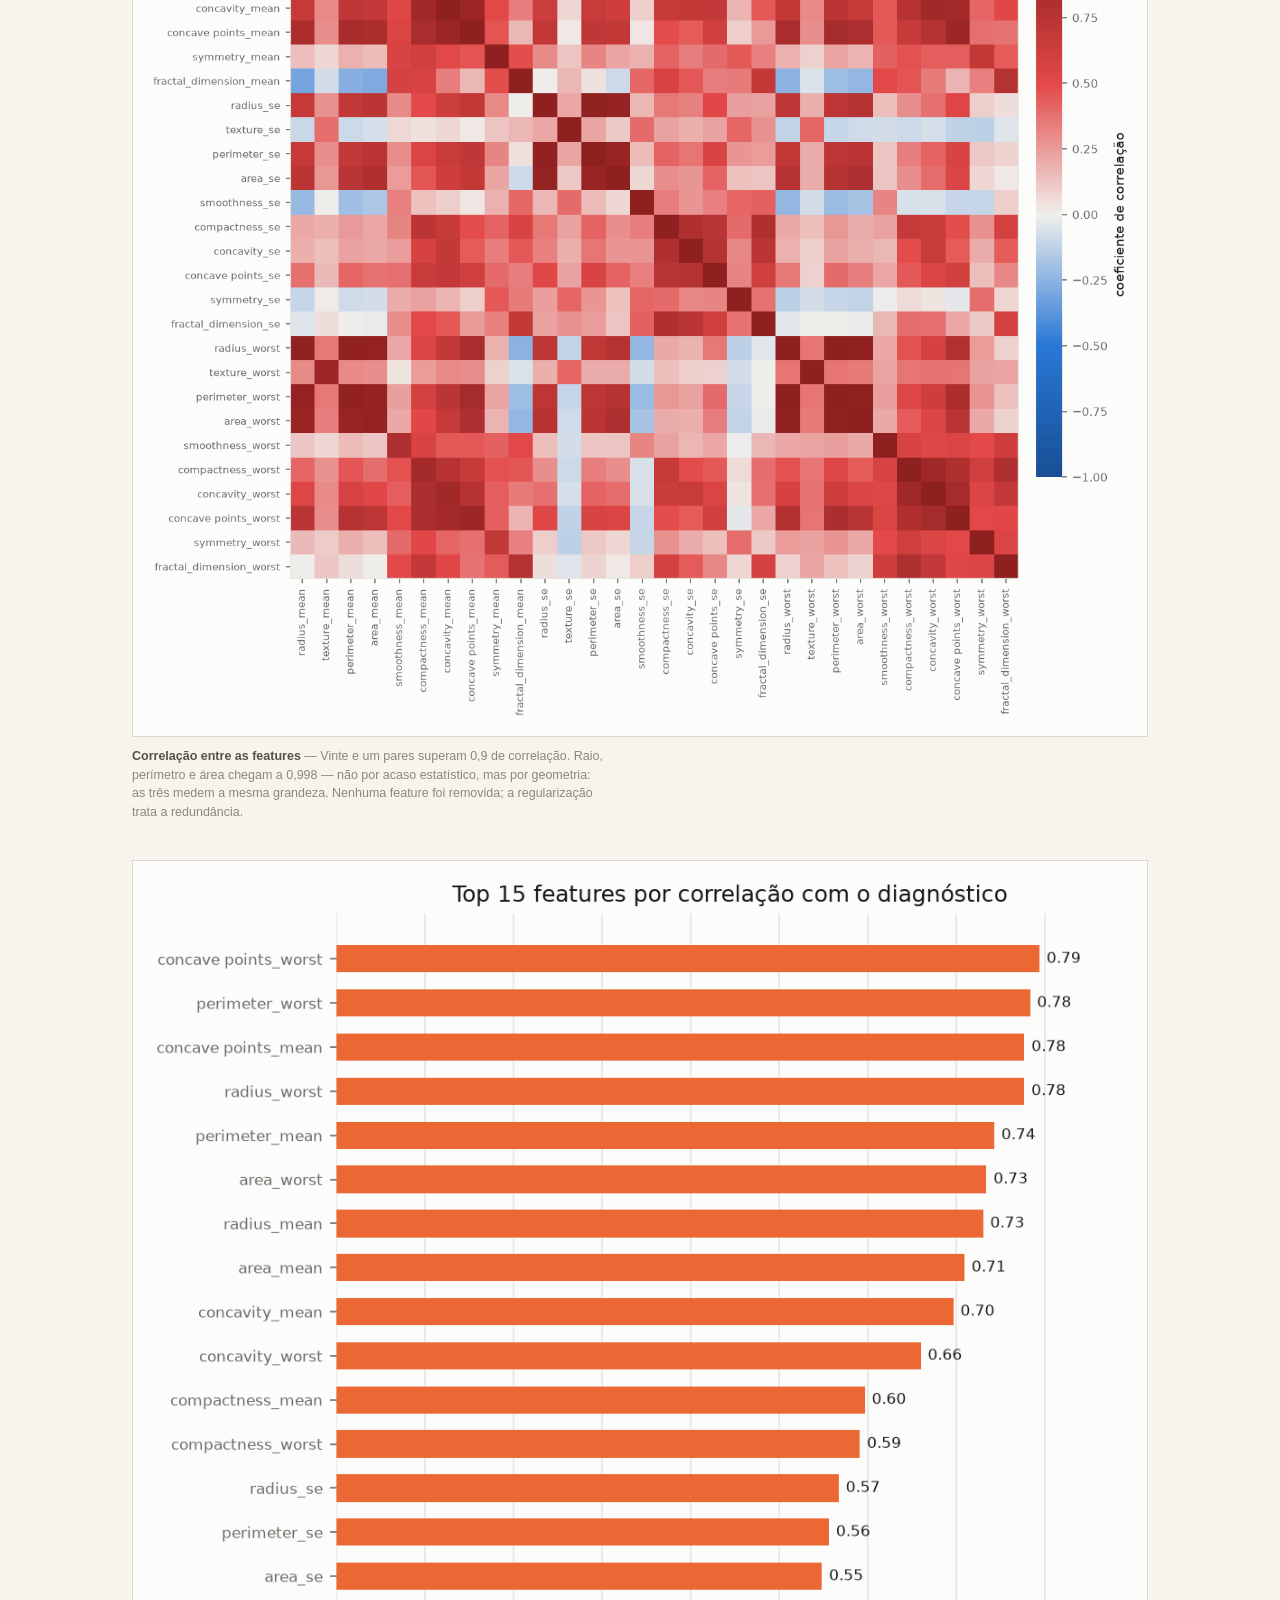
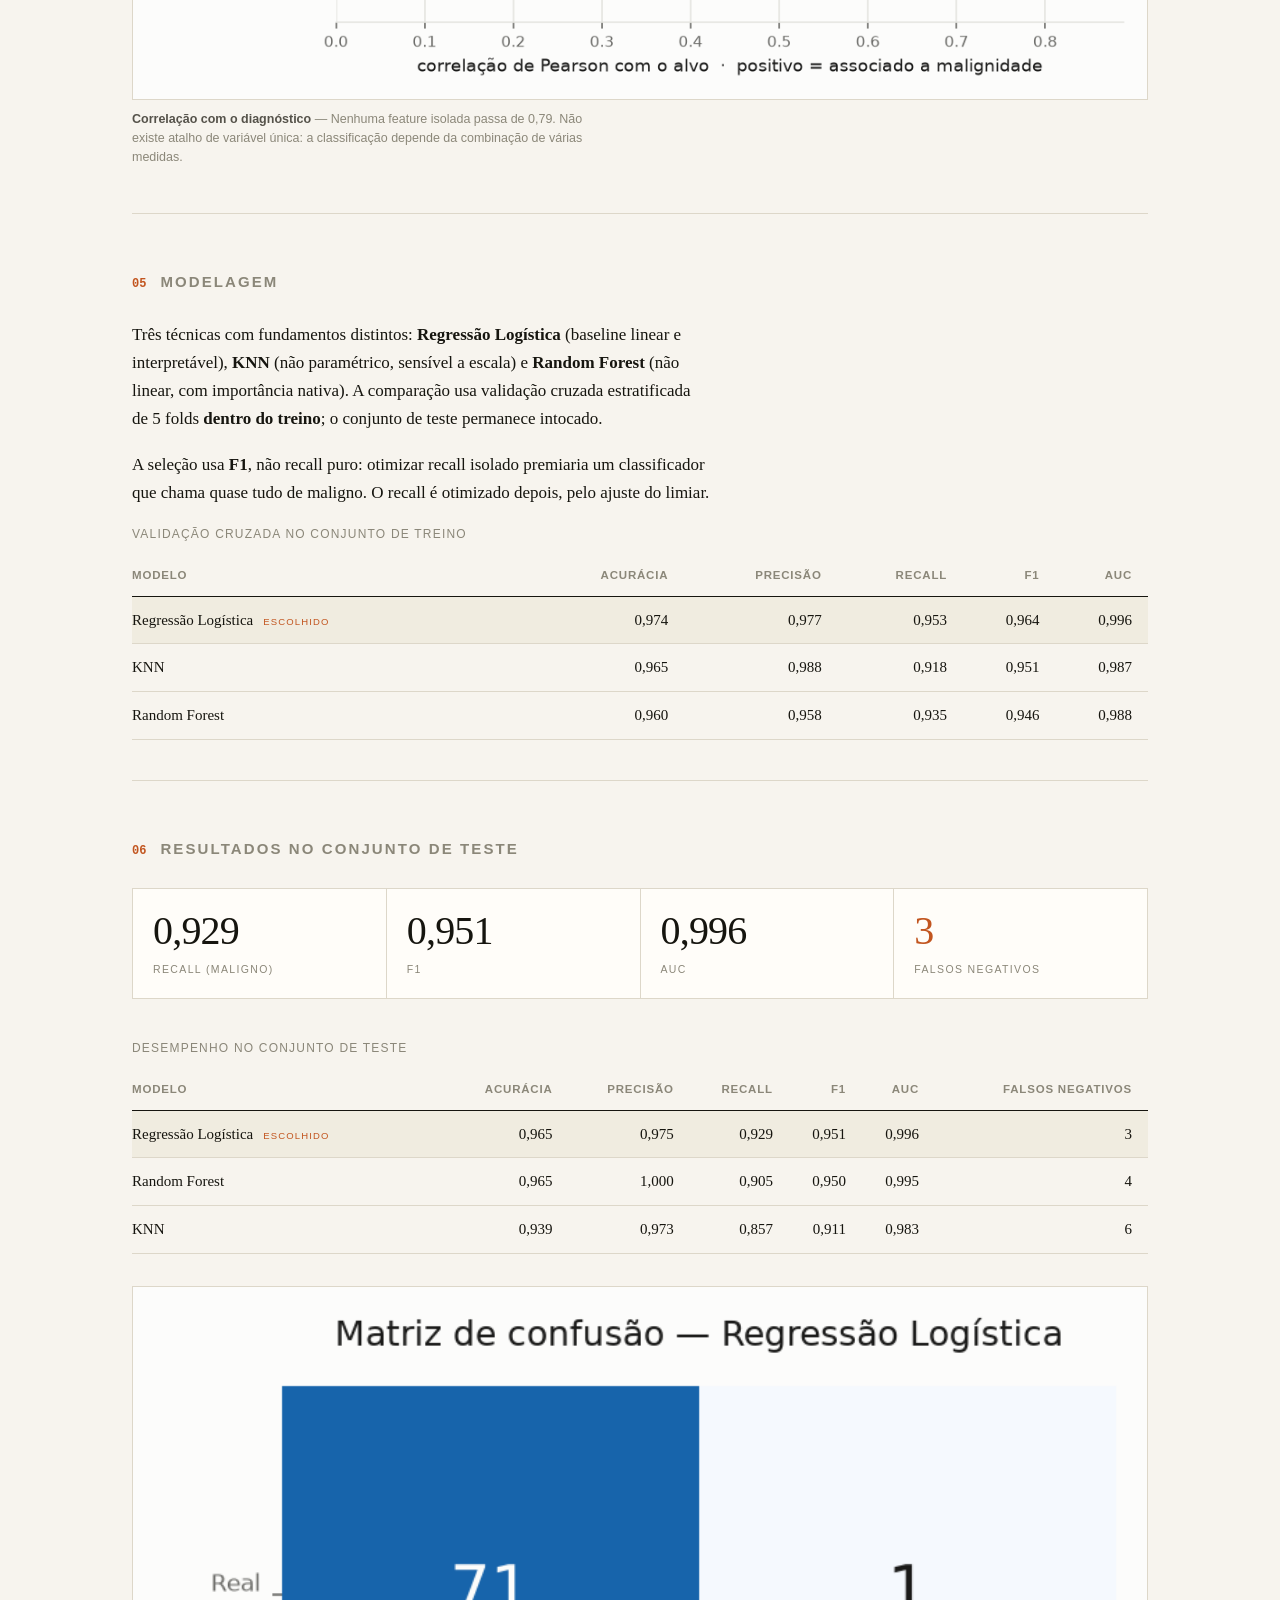
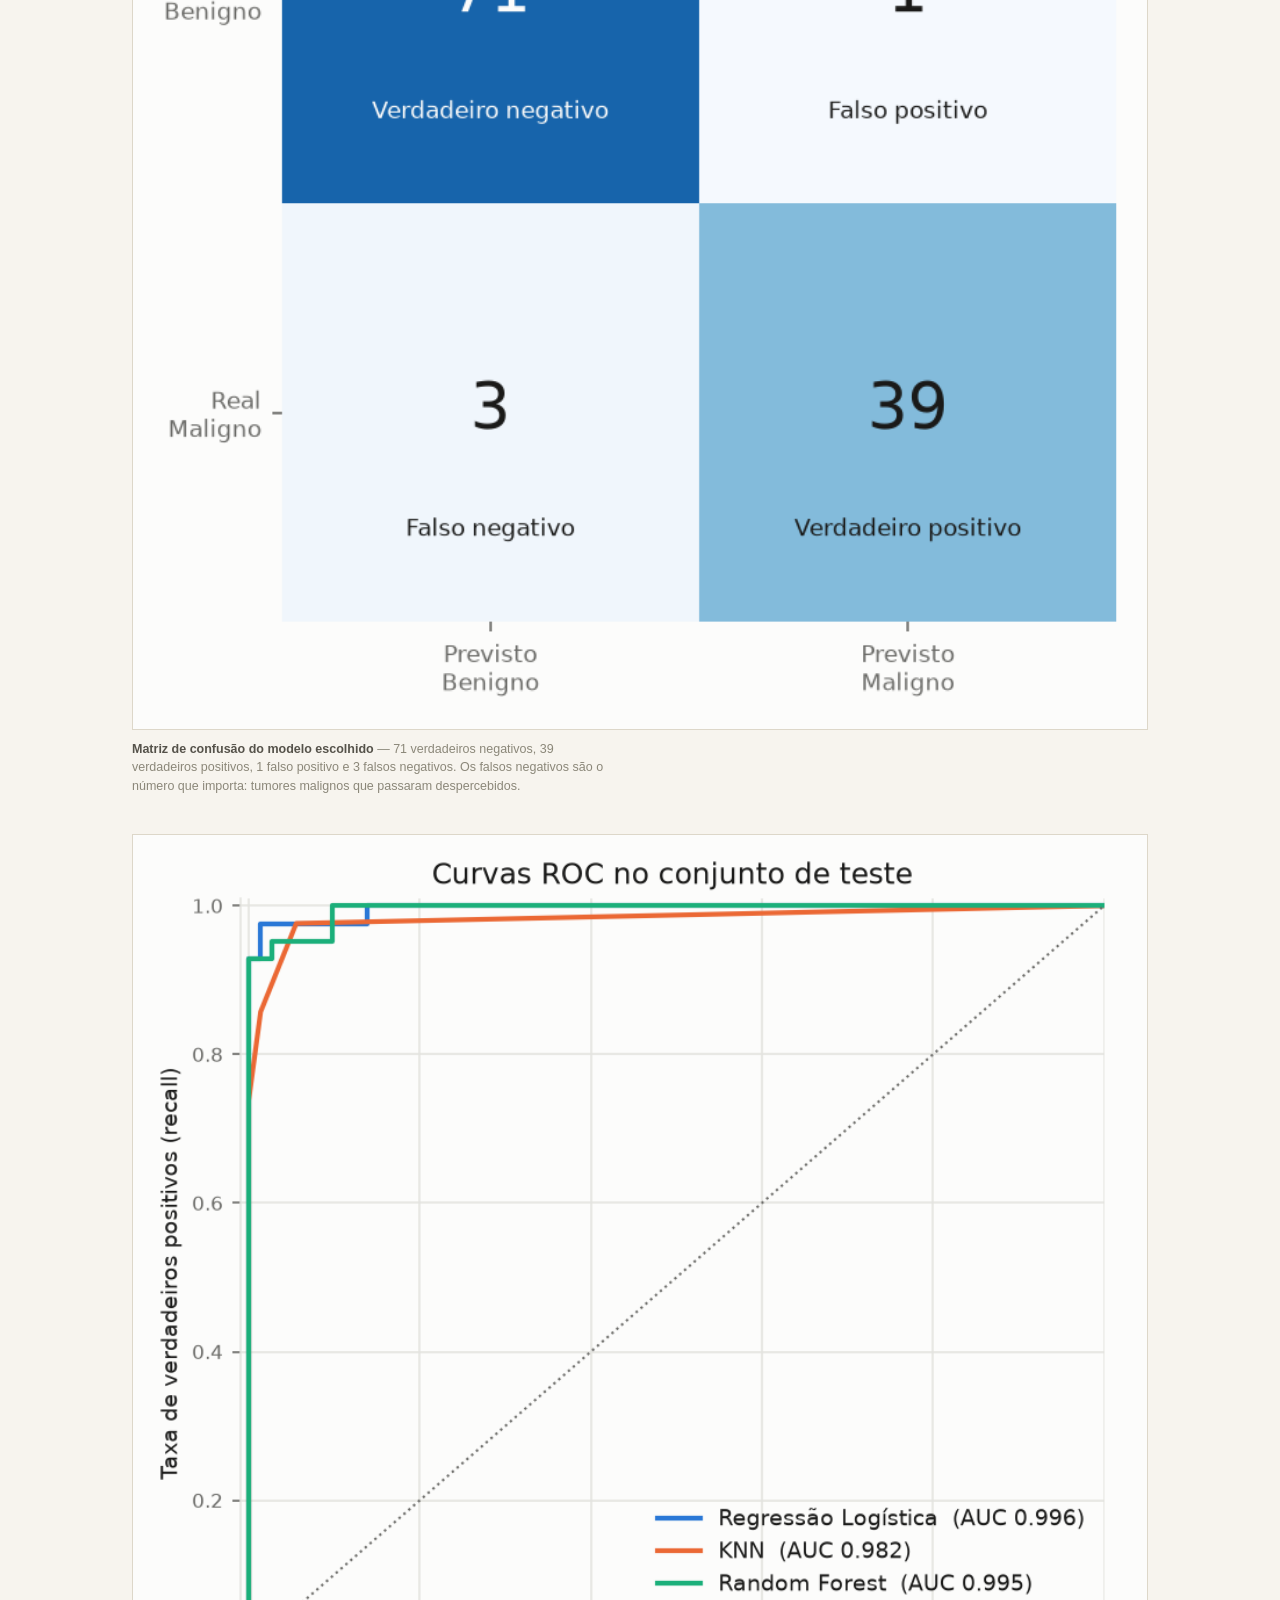
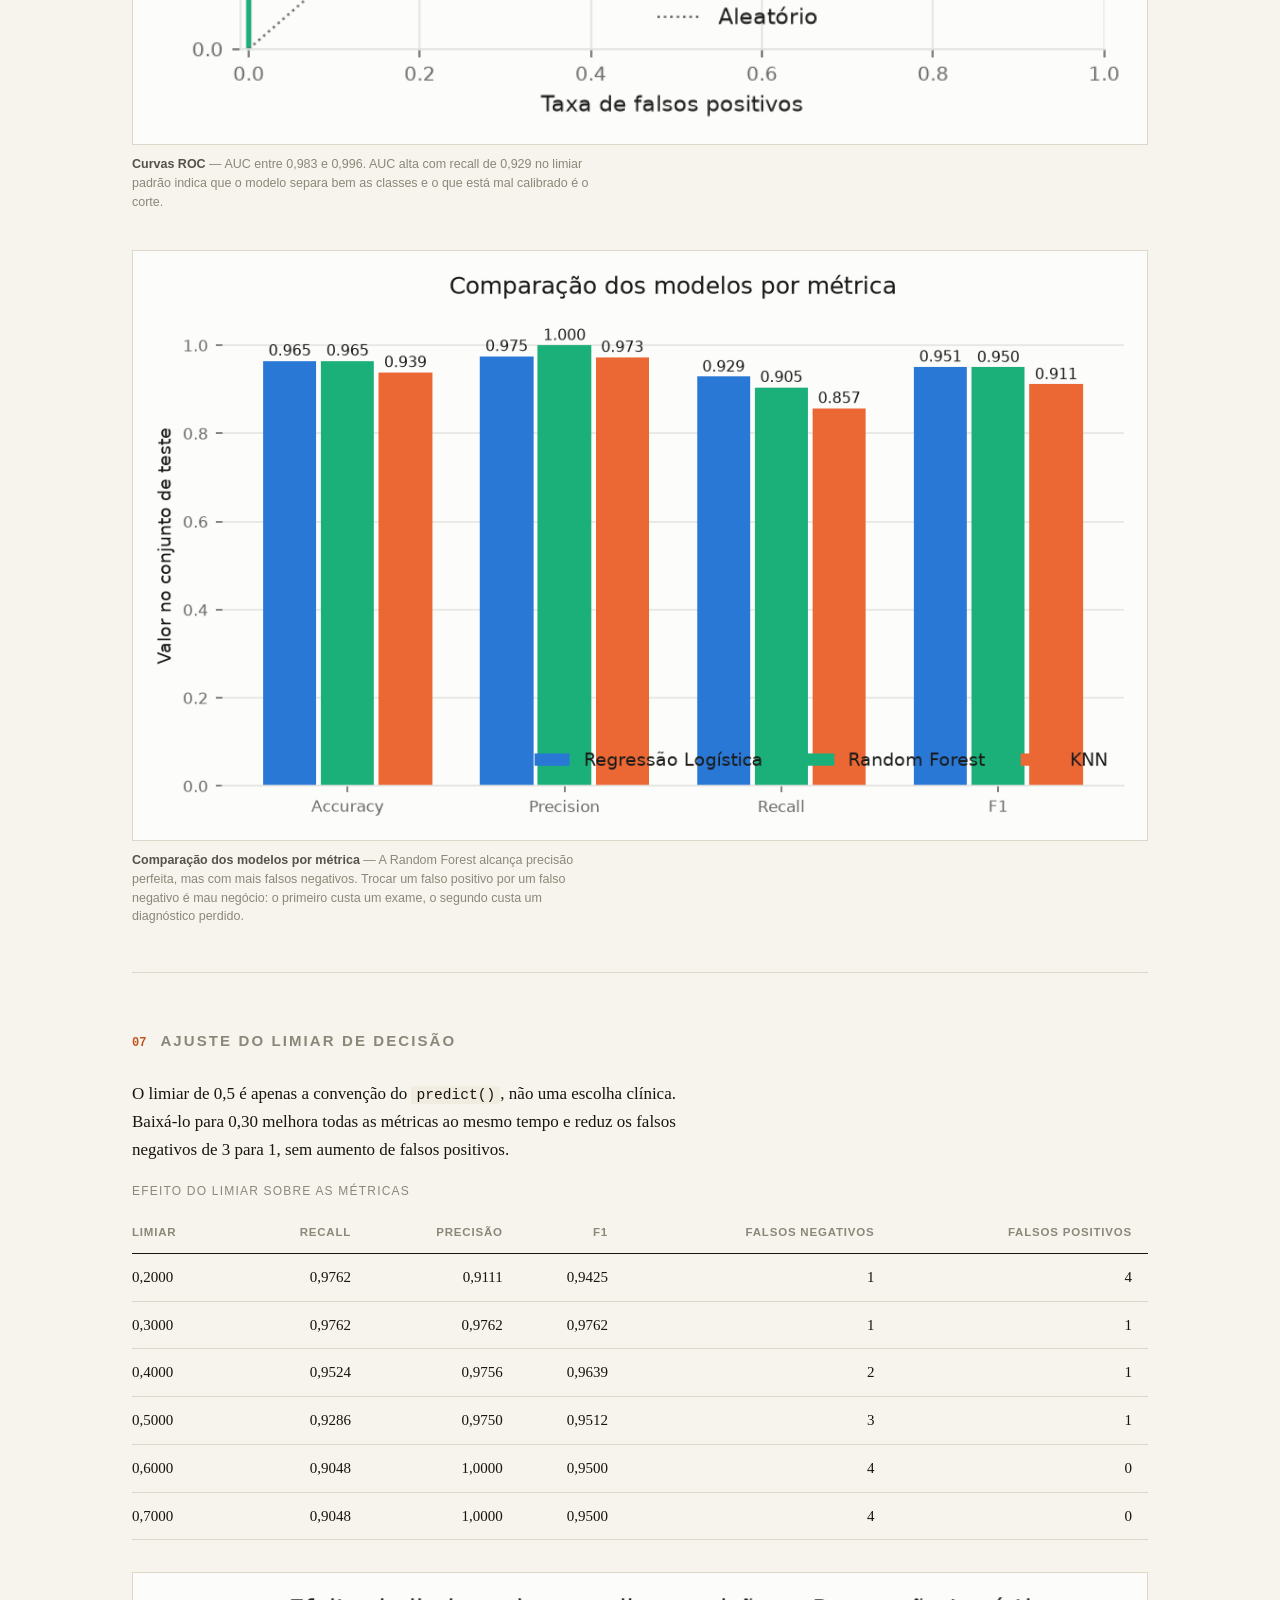
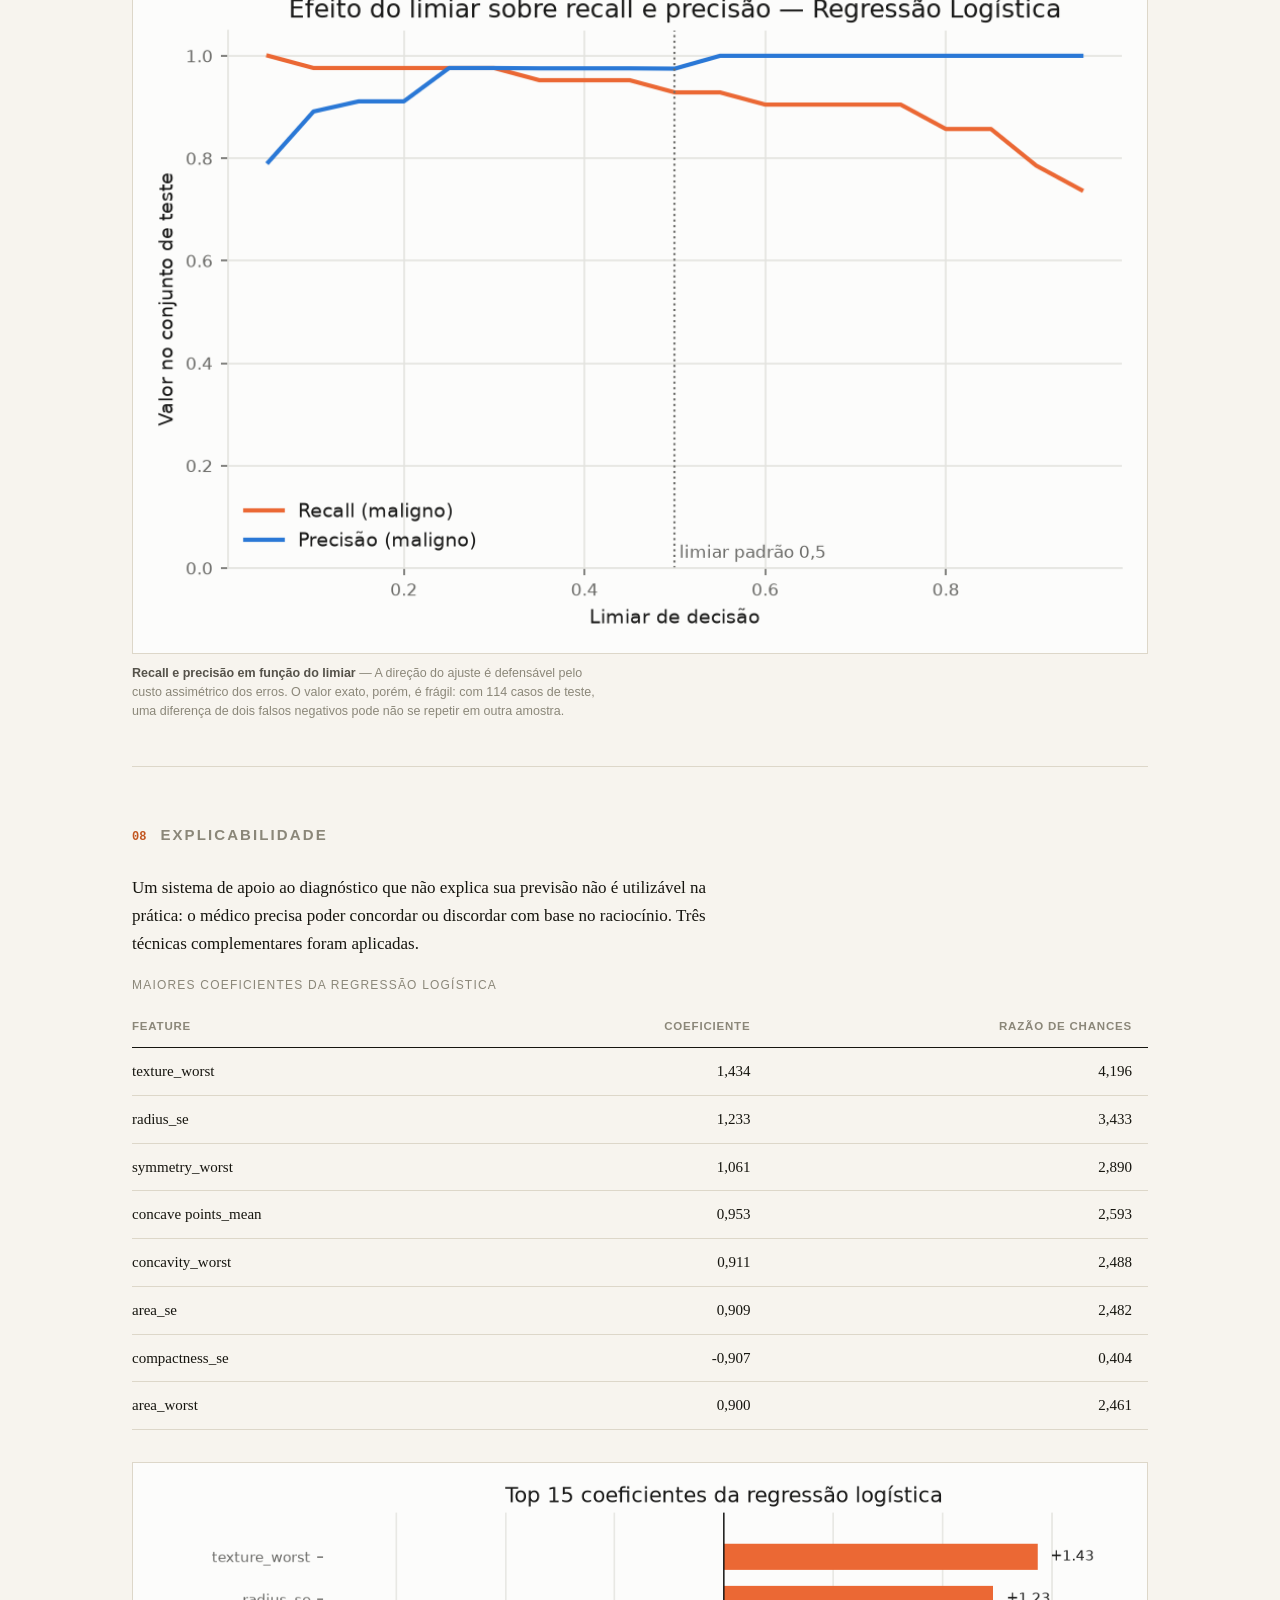
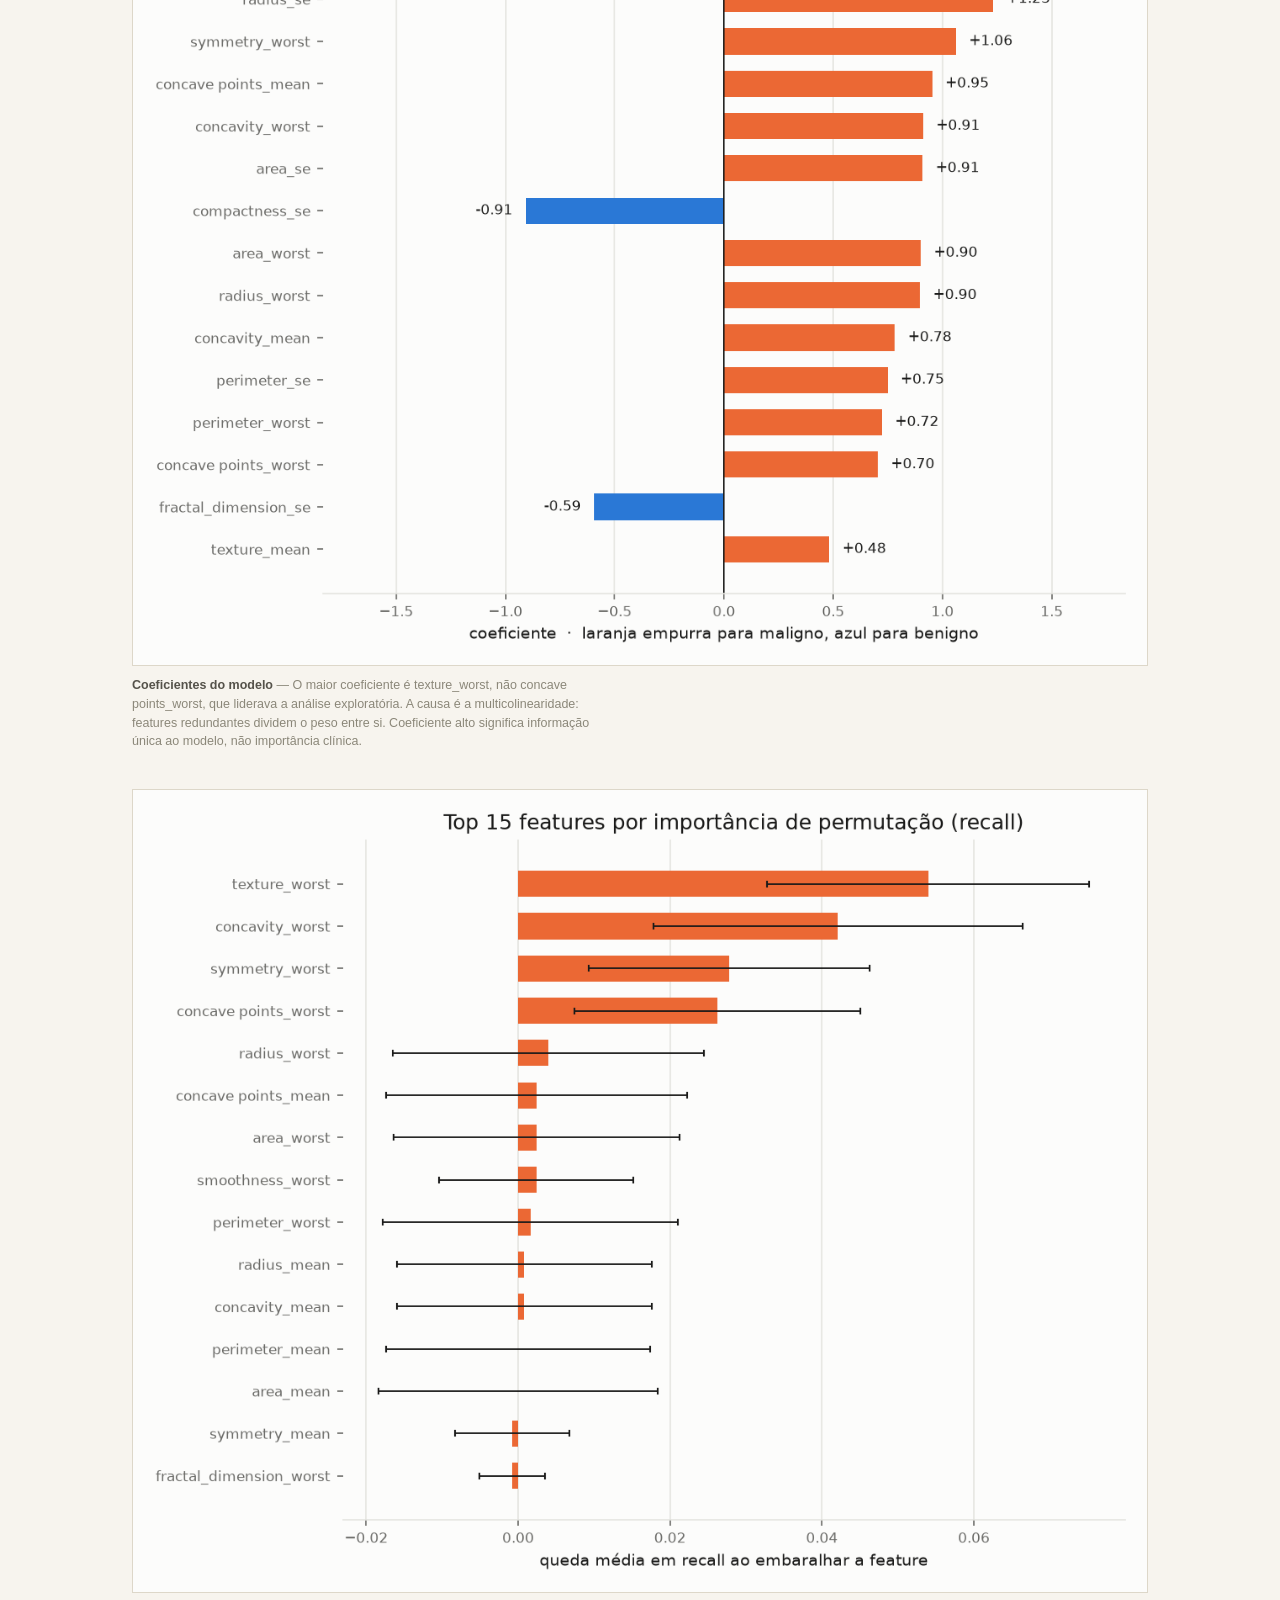
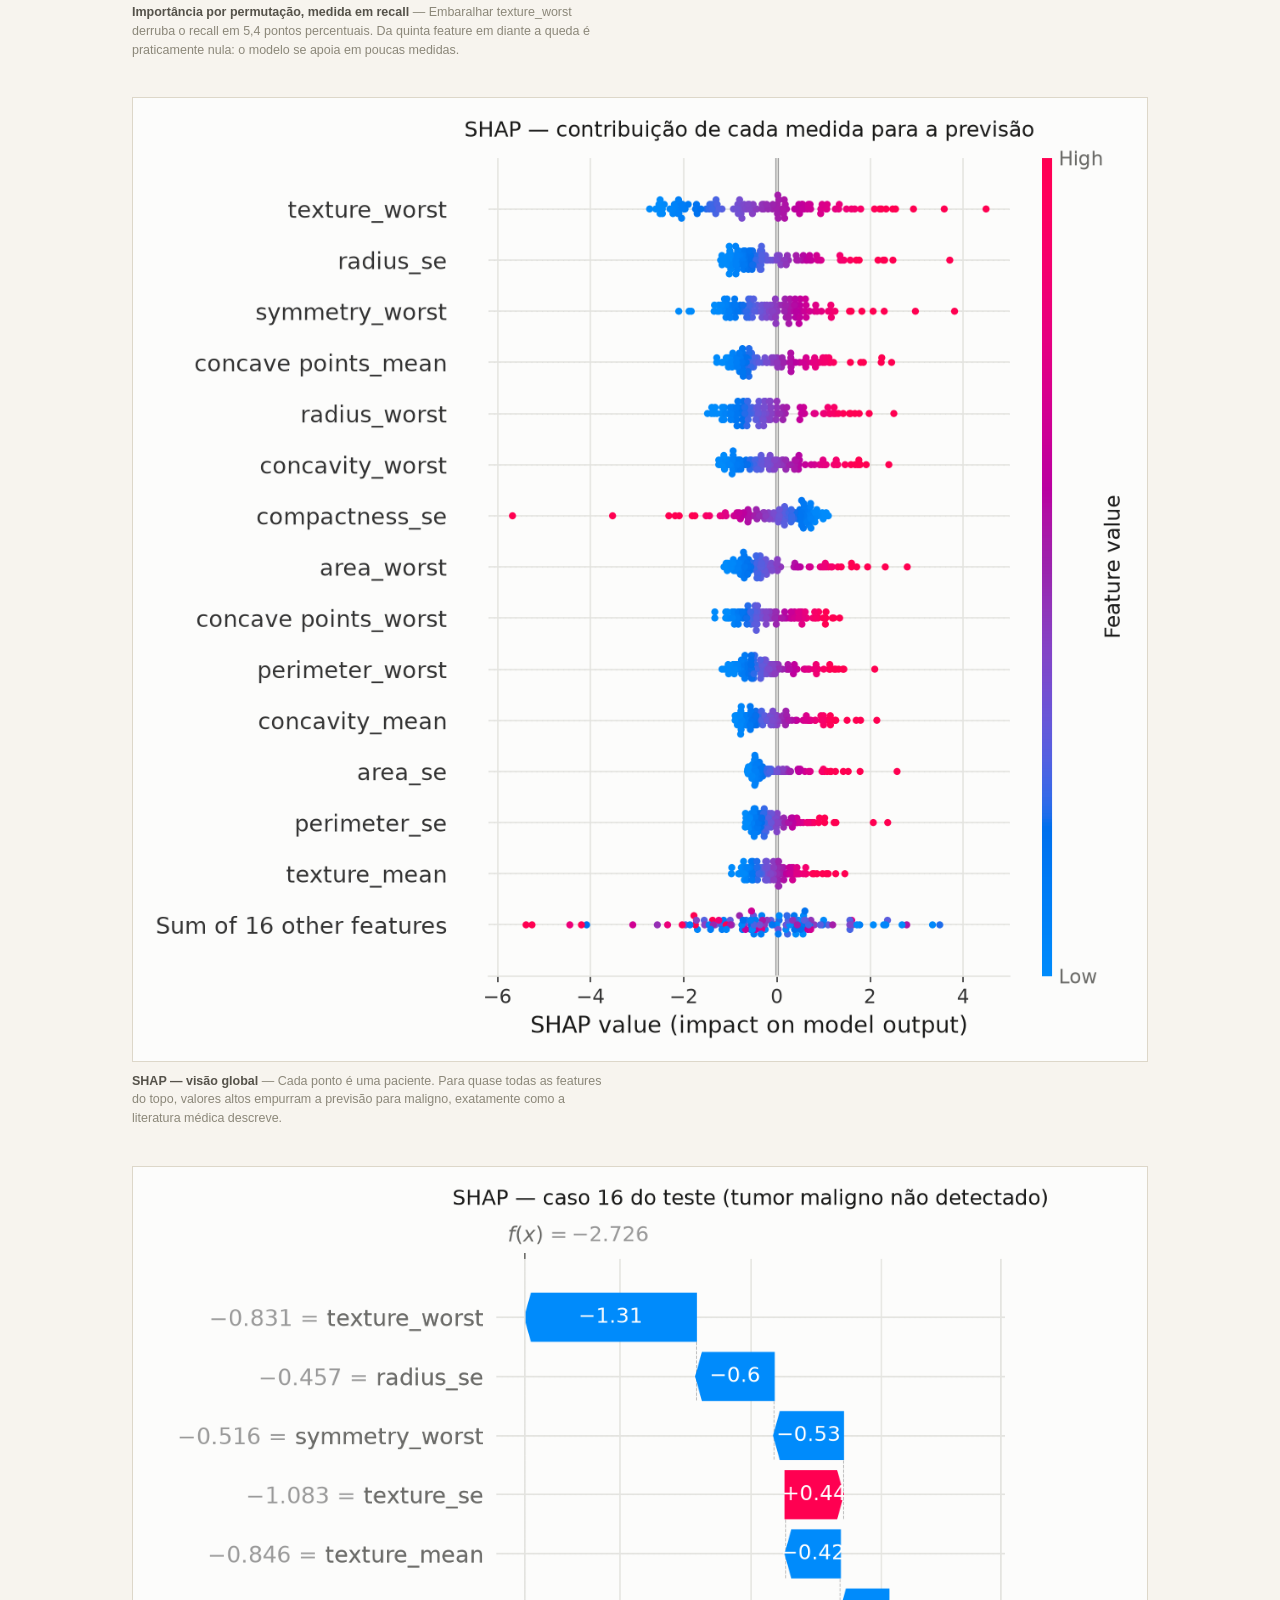
==== commit 6e8e2d7e: "feat: add Grad-CAM explainability for the image model" ====
--- a/results/reports/index.html
+++ b/results/reports/index.html
@@ -311,7 +311,7 @@
   <h1>Detecção de riscos<br>em saúde da mulher</h1>
   <p class="subtitulo">Classificação de exames com aprendizado de máquina, com avaliação orientada
   ao custo clínico do erro e explicabilidade das previsões.</p>
-  <div class="ficha"><span><strong>Base tabular</strong>Breast Cancer Wisconsin (Diagnostic)</span><span><strong>Modelo tabular</strong>Regressão Logística</span><span><strong>Amostras</strong>569 (455 treino / 114 teste)</span><span><strong>Base de imagens</strong>BUSI — Breast Ultrasound Images</span><span><strong>Gerado em</strong>27/08/2026 às 17:55</span></div>
+  <div class="ficha"><span><strong>Base tabular</strong>Breast Cancer Wisconsin (Diagnostic)</span><span><strong>Modelo tabular</strong>Regressão Logística</span><span><strong>Amostras</strong>569 (455 treino / 114 teste)</span><span><strong>Base de imagens</strong>BUSI — Breast Ultrasound Images</span><span><strong>Gerado em</strong>27/08/2026 às 18:15</span></div>
 </header>
 
 <nav class="abas" role="tablist">
@@ -325,7 +325,7 @@
 
 <main>
   <div class="painel" id="painel-wisconsin" role="tabpanel"><section><h2 data-numero="01">O problema</h2><p>Uma rede de hospitais especializados no atendimento à mulher precisa de um sistema de apoio ao diagnóstico capaz de acelerar a triagem. Esta análise entrega a base de Machine Learning dessa solução: a classificação de tumores de mama em <strong>malignos</strong> ou <strong>benignos</strong> a partir de características morfológicas de núcleos celulares extraídas de punção aspirativa por agulha fina.</p><p class="nota">O modelo é ferramenta de triagem e segunda opinião. O diagnóstico final é sempre responsabilidade do médico. Essa premissa define a métrica prioritária e a exigência de explicabilidade.</p></section><section><h2 data-numero="02">A base de dados</h2><div class="indicadores"><div class="indicador"><span class="valor">569</span><span class="rotulo">amostras</span></div><div class="indicador"><span class="valor">30</span><span class="rotulo">features numéricas</span></div><div class="indicador"><span class="valor">357 / 212</span><span class="rotulo">benignos / malignos</span></div><div class="indicador"><span class="valor">0</span><span class="rotulo">valores ausentes</span></div></div><p><strong>Breast Cancer Wisconsin (Diagnostic).</strong> Dez medidas do núcleo celular — raio, textura, perímetro, área, suavidade, compacidade, concavidade, pontos côncavos, simetria e dimensão fractal — cada uma em três variantes: média da amostra (<code>_mean</code>), erro padrão (<code>_se</code>) e média das três piores células (<code>_worst</code>).</p><p>A única inconsistência é estrutural: o cabeçalho do CSV termina em vírgula, gerando uma coluna vazia que é descartada no carregamento. Não há valores ausentes reais.</p><figure><img src="../figures/01_balanceamento_classes.png" alt="Distribuição dos diagnósticos" loading="lazy"><figcaption><b>Distribuição dos diagnósticos</b> — 62,7% benignos contra 37,3% malignos. O desbalanceamento é leve, mas suficiente para inutilizar a acurácia como métrica isolada: responder sempre benigno já acertaria 62,7% dos casos.</figcaption></figure></section><section><h2 data-numero="03">Análise exploratória</h2><figure><img src="../figures/02_distribuicoes_mean.png" alt="Distribuição das medidas médias por diagnóstico" loading="lazy"><figcaption><b>Distribuição das medidas médias por diagnóstico</b> — Medidas de tamanho e irregularidade deslocam-se claramente entre as classes. Suavidade, simetria e dimensão fractal quase não separam os grupos isoladamente.</figcaption></figure><figure><img src="../figures/03_boxplots_worst.png" alt="Dispersão das medidas worst por diagnóstico" loading="lazy"><figcaption><b>Dispersão das medidas worst por diagnóstico</b> — O grupo worst separa melhor que o mean: o que caracteriza malignidade não é o tecido médio, mas a existência de células com morfologia mais agressiva. Os outliers são casos malignos graves reais e foram preservados.</figcaption></figure><figure><img src="../figures/04_separacao_features.png" alt="Poder de separação por feature (d de Cohen)" loading="lazy"><figcaption><b>Poder de separação por feature (d de Cohen)</b> — Concavidade e pontos côncavos lideram, seguidos das medidas de tamanho. Todos os valores do topo são positivos: as medidas são sistematicamente maiores nos tumores malignos.</figcaption></figure></section><section><h2 data-numero="04">Pré-processamento e correlação</h2><p>Pipeline do scikit-learn com imputação de mediana (defensiva) e <code>StandardScaler</code>. A padronização vive <strong>dentro</strong> do pipeline: ajustá-la antes da separação treino/teste faria a média e o desvio carregarem informação do teste — vazamento de dados que infla as métricas.</p><div class="rolagem"><table><caption>Separação estratificada 80/20</caption><thead><tr><th>Conjunto</th><th>Amostras</th><th>Benigno</th><th>Maligno</th><th>Proporção maligno</th></tr></thead><tbody><tr><td>Treino</td><td>455</td><td>285</td><td>170</td><td>0,3736</td></tr><tr><td>Teste</td><td>114</td><td>72</td><td>42</td><td>0,3684</td></tr></tbody></table></div><figure><img src="../figures/05_correlacao.png" alt="Correlação entre as features" loading="lazy"><figcaption><b>Correlação entre as features</b> — Vinte e um pares superam 0,9 de correlação. Raio, perímetro e área chegam a 0,998 — não por acaso estatístico, mas por geometria: as três medem a mesma grandeza. Nenhuma feature foi removida; a regularização trata a redundância.</figcaption></figure><figure><img src="../figures/06_correlacao_alvo.png" alt="Correlação com o diagnóstico" loading="lazy"><figcaption><b>Correlação com o diagnóstico</b> — Nenhuma feature isolada passa de 0,79. Não existe atalho de variável única: a classificação depende da combinação de várias medidas.</figcaption></figure></section><section><h2 data-numero="05">Modelagem</h2><p>Três técnicas com fundamentos distintos: <strong>Regressão Logística</strong> (baseline linear e interpretável), <strong>KNN</strong> (não paramétrico, sensível a escala) e <strong>Random Forest</strong> (não linear, com importância nativa). A comparação usa validação cruzada estratificada de 5 folds <strong>dentro do treino</strong>; o conjunto de teste permanece intocado.</p><p>A seleção usa <strong>F1</strong>, não recall puro: otimizar recall isolado premiaria um classificador que chama quase tudo de maligno. O recall é otimizado depois, pelo ajuste do limiar.</p><div class="rolagem"><table><caption>Validação cruzada no conjunto de treino</caption><thead><tr><th>Modelo</th><th>Acurácia</th><th>Precisão</th><th>Recall</th><th>F1</th><th>AUC</th></tr></thead><tbody><tr class="destacada"><td>Regressão Logística</td><td>0,974</td><td>0,977</td><td>0,953</td><td>0,964</td><td>0,996</td></tr><tr><td>KNN</td><td>0,965</td><td>0,988</td><td>0,918</td><td>0,951</td><td>0,987</td></tr><tr><td>Random Forest</td><td>0,960</td><td>0,958</td><td>0,935</td><td>0,946</td><td>0,988</td></tr></tbody></table></div></section><section><h2 data-numero="06">Resultados no conjunto de teste</h2><div class="indicadores"><div class="indicador"><span class="valor">0,929</span><span class="rotulo">recall (maligno)</span></div><div class="indicador"><span class="valor">0,951</span><span class="rotulo">F1</span></div><div class="indicador"><span class="valor">0,996</span><span class="rotulo">AUC</span></div><div class="indicador alerta"><span class="valor">3</span><span class="rotulo">falsos negativos</span></div></div><div class="rolagem"><table><caption>Desempenho no conjunto de teste</caption><thead><tr><th>Modelo</th><th>Acurácia</th><th>Precisão</th><th>Recall</th><th>F1</th><th>AUC</th><th>Falsos negativos</th></tr></thead><tbody><tr class="destacada"><td>Regressão Logística</td><td>0,965</td><td>0,975</td><td>0,929</td><td>0,951</td><td>0,996</td><td>3</td></tr><tr><td>Random Forest</td><td>0,965</td><td>1,000</td><td>0,905</td><td>0,950</td><td>0,995</td><td>4</td></tr><tr><td>KNN</td><td>0,939</td><td>0,973</td><td>0,857</td><td>0,911</td><td>0,983</td><td>6</td></tr></tbody></table></div><figure><img src="../figures/07_matriz_confusao.png" alt="Matriz de confusão do modelo escolhido" loading="lazy"><figcaption><b>Matriz de confusão do modelo escolhido</b> — 71 verdadeiros negativos, 39 verdadeiros positivos, 1 falso positivo e 3 falsos negativos. Os falsos negativos são o número que importa: tumores malignos que passaram despercebidos.</figcaption></figure><figure><img src="../figures/08_curvas_roc.png" alt="Curvas ROC" loading="lazy"><figcaption><b>Curvas ROC</b> — AUC entre 0,983 e 0,996. AUC alta com recall de 0,929 no limiar padrão indica que o modelo separa bem as classes e o que está mal calibrado é o corte.</figcaption></figure><figure><img src="../figures/09_comparacao_modelos.png" alt="Comparação dos modelos por métrica" loading="lazy"><figcaption><b>Comparação dos modelos por métrica</b> — A Random Forest alcança precisão perfeita, mas com mais falsos negativos. Trocar um falso positivo por um falso negativo é mau negócio: o primeiro custa um exame, o segundo custa um diagnóstico perdido.</figcaption></figure></section><section><h2 data-numero="07">Ajuste do limiar de decisão</h2><p>O limiar de 0,5 é apenas a convenção do <code>predict()</code>, não uma escolha clínica. Baixá-lo para 0,30 melhora todas as métricas ao mesmo tempo e reduz os falsos negativos de 3 para 1, sem aumento de falsos positivos.</p><div class="rolagem"><table><caption>Efeito do limiar sobre as métricas</caption><thead><tr><th>Limiar</th><th>Recall</th><th>Precisão</th><th>F1</th><th>Falsos negativos</th><th>Falsos positivos</th></tr></thead><tbody><tr><td>0,2000</td><td>0,9762</td><td>0,9111</td><td>0,9425</td><td>1</td><td>4</td></tr><tr><td>0,3000</td><td>0,9762</td><td>0,9762</td><td>0,9762</td><td>1</td><td>1</td></tr><tr><td>0,4000</td><td>0,9524</td><td>0,9756</td><td>0,9639</td><td>2</td><td>1</td></tr><tr><td>0,5000</td><td>0,9286</td><td>0,9750</td><td>0,9512</td><td>3</td><td>1</td></tr><tr><td>0,6000</td><td>0,9048</td><td>1,0000</td><td>0,9500</td><td>4</td><td>0</td></tr><tr><td>0,7000</td><td>0,9048</td><td>1,0000</td><td>0,9500</td><td>4</td><td>0</td></tr></tbody></table></div><figure><img src="../figures/10_limiar_decisao.png" alt="Recall e precisão em função do limiar" loading="lazy"><figcaption><b>Recall e precisão em função do limiar</b> — A direção do ajuste é defensável pelo custo assimétrico dos erros. O valor exato, porém, é frágil: com 114 casos de teste, uma diferença de dois falsos negativos pode não se repetir em outra amostra.</figcaption></figure></section><section><h2 data-numero="08">Explicabilidade</h2><p>Um sistema de apoio ao diagnóstico que não explica sua previsão não é utilizável na prática: o médico precisa poder concordar ou discordar com base no raciocínio. Três técnicas complementares foram aplicadas.</p><div class="rolagem"><table><caption>Maiores coeficientes da regressão logística</caption><thead><tr><th>Feature</th><th>Coeficiente</th><th>Razão de chances</th></tr></thead><tbody><tr><td>texture_worst</td><td>1,434</td><td>4,196</td></tr><tr><td>radius_se</td><td>1,233</td><td>3,433</td></tr><tr><td>symmetry_worst</td><td>1,061</td><td>2,890</td></tr><tr><td>concave points_mean</td><td>0,953</td><td>2,593</td></tr><tr><td>concavity_worst</td><td>0,911</td><td>2,488</td></tr><tr><td>area_se</td><td>0,909</td><td>2,482</td></tr><tr><td>compactness_se</td><td>-0,907</td><td>0,404</td></tr><tr><td>area_worst</td><td>0,900</td><td>2,461</td></tr></tbody></table></div><figure><img src="../figures/11_coeficientes.png" alt="Coeficientes do modelo" loading="lazy"><figcaption><b>Coeficientes do modelo</b> — O maior coeficiente é texture_worst, não concave points_worst, que liderava a análise exploratória. A causa é a multicolinearidade: features redundantes dividem o peso entre si. Coeficiente alto significa informação única ao modelo, não importância clínica.</figcaption></figure><figure><img src="../figures/12_importancia_permutacao.png" alt="Importância por permutação, medida em recall" loading="lazy"><figcaption><b>Importância por permutação, medida em recall</b> — Embaralhar texture_worst derruba o recall em 5,4 pontos percentuais. Da quinta feature em diante a queda é praticamente nula: o modelo se apoia em poucas medidas.</figcaption></figure><figure><img src="../figures/13_shap_beeswarm.png" alt="SHAP — visão global" loading="lazy"><figcaption><b>SHAP — visão global</b> — Cada ponto é uma paciente. Para quase todas as features do topo, valores altos empurram a previsão para maligno, exatamente como a literatura médica descreve.</figcaption></figure><figure><img src="../figures/14_shap_caso_falso_negativo.png" alt="SHAP — um tumor maligno não detectado" loading="lazy"><figcaption><b>SHAP — um tumor maligno não detectado</b> — Praticamente todas as medidas desta paciente estão abaixo da média da base. O modelo não errou por acaso: viu um tumor maligno de morfologia pouco característica. É o limite que nenhum ajuste de hiperparâmetro resolve.</figcaption></figure></section><section><h2 data-numero="09">Leitura crítica</h2><p>O modelo atinge desempenho alto e estável, com explicações coerentes com a morfologia celular descrita na literatura. Ainda assim, três limites são intransponíveis com esta base:</p><ul><li><strong>569 casos de uma única fonte.</strong> O desempenho pode degradar em outra população ou com outro protocolo de coleta.</li><li><strong>As features já foram extraídas por um especialista</strong> a partir das imagens. O sistema não parte de dados crus: depende de uma etapa manual anterior.</li><li><strong>Existem tumores malignos morfologicamente discretos</strong>, como mostra o caso analisado por SHAP. Nenhuma quantidade de ajuste resolve isso, porque a informação necessária não está nas medidas disponíveis.</li></ul><p class="nota">Uso adequado: triagem e priorização de fila, segunda opinião e sinalização de casos discordantes — sempre com o laudo final assinado por um médico.</p></section></div>
-  <div class="painel" id="painel-extra" role="tabpanel" hidden><section><h2 data-numero="01">A base de imagens</h2><div class="indicadores"><div class="indicador"><span class="valor">780</span><span class="rotulo">imagens</span></div><div class="indicador"><span class="valor">3</span><span class="rotulo">classes</span></div><div class="indicador"><span class="valor">malignant</span><span class="rotulo">classe positiva</span></div></div><div class="rolagem"><table><caption>Distribuição por classe</caption><thead><tr><th>Classe</th><th>Imagens</th><th>Proporção</th></tr></thead><tbody><tr><td>benign</td><td>437</td><td>0,5603</td></tr><tr><td>malignant</td><td>210</td><td>0,2692</td></tr><tr><td>normal</td><td>133</td><td>0,1705</td></tr></tbody></table></div></section><section><h2 data-numero="02">Resultados no conjunto de teste</h2><div class="rolagem"><table><caption>Desempenho das arquiteturas</caption><thead><tr><th>Modelo</th><th>Acurácia</th><th>F1 macro</th><th>Recall maligno</th><th>Precisão maligno</th><th>Malignos não detectados</th></tr></thead><tbody><tr class="destacada"><td>MobileNetV2 (transferência)</td><td>0,769</td><td>0,765</td><td>0,806</td><td>0,714</td><td>6</td></tr><tr><td>MobileNetV2 (ajuste fino)</td><td>0,795</td><td>0,781</td><td>0,645</td><td>0,800</td><td>11</td></tr><tr><td>CNN do zero</td><td>0,581</td><td>0,328</td><td>0,097</td><td>0,600</td><td>28</td></tr></tbody></table></div></section><section><h2 data-numero="03">Análise visual</h2><figure><img src="../figures/20_imagens_por_classe.png" alt="Imagens por classe" loading="lazy"><figcaption><b>Imagens por classe</b> — A base é desbalanceada: 56% benignas, 27% malignas e 17% normais. O treino usa pesos de classe para compensar, evitando que a rede aprenda a favorecer a classe majoritária.</figcaption></figure><figure><img src="../figures/21_amostras_imagens.png" alt="Exemplos de ultrassom por classe" loading="lazy"><figcaption><b>Exemplos de ultrassom por classe</b> — Ao contrário do dataset tabular, aqui não há medidas extraídas por um especialista: a rede parte do pixel cru e precisa aprender sozinha o que distingue as lesões.</figcaption></figure><figure><img src="../figures/22_curvas_treino.png" alt="Curvas de treino" loading="lazy"><figcaption><b>Curvas de treino</b> — A distância entre as curvas de treino e validação mede o sobreajuste. A parada antecipada devolve os pesos da melhor época. O ajuste fino é uma segunda etapa, que continua de onde a transferência parou — por isso sua contagem de épocas recomeça do zero e sua perda já nasce baixa.</figcaption></figure><figure><img src="../figures/23_matriz_confusao_imagens.png" alt="Matriz de confusão — MobileNetV2 (transferência)" loading="lazy"><figcaption><b>Matriz de confusão — MobileNetV2 (transferência)</b> — Com três classes, o erro que importa é o caso maligno classificado como benigno ou normal: é o equivalente ao falso negativo do pipeline tabular.</figcaption></figure><figure><img src="../figures/24_malignos_nao_detectados.png" alt="Casos malignos não detectados" loading="lazy"><figcaption><b>Casos malignos não detectados</b> — Mostrar quais imagens escaparam é o análogo visual da análise SHAP do pipeline tabular: em vez de apenas contar erros, expõe o que o modelo não viu.</figcaption></figure></section><section><h2 data-numero="04">Interpretação</h2><p>O modelo de imagem parte do pixel cru, sem nenhuma medida extraída por especialista — é essa a diferença em relação ao pipeline tabular, que depende de um profissional ter medido os núcleos celulares antes. Em compensação, aprende com muito menos supervisão estruturada e erra mais. Vale como demonstração de viabilidade, não como sistema clínico.</p></section></div>
+  <div class="painel" id="painel-extra" role="tabpanel" hidden><section><h2 data-numero="01">A base de imagens</h2><div class="indicadores"><div class="indicador"><span class="valor">780</span><span class="rotulo">imagens</span></div><div class="indicador"><span class="valor">3</span><span class="rotulo">classes</span></div><div class="indicador"><span class="valor">malignant</span><span class="rotulo">classe positiva</span></div></div><div class="rolagem"><table><caption>Distribuição por classe</caption><thead><tr><th>Classe</th><th>Imagens</th><th>Proporção</th></tr></thead><tbody><tr><td>benign</td><td>437</td><td>0,5603</td></tr><tr><td>malignant</td><td>210</td><td>0,2692</td></tr><tr><td>normal</td><td>133</td><td>0,1705</td></tr></tbody></table></div></section><section><h2 data-numero="02">Resultados no conjunto de teste</h2><div class="rolagem"><table><caption>Desempenho das arquiteturas</caption><thead><tr><th>Modelo</th><th>Acurácia</th><th>F1 macro</th><th>Recall maligno</th><th>Precisão maligno</th><th>Malignos não detectados</th></tr></thead><tbody><tr class="destacada"><td>MobileNetV2 (transferência)</td><td>0,769</td><td>0,765</td><td>0,806</td><td>0,714</td><td>6</td></tr><tr><td>MobileNetV2 (ajuste fino)</td><td>0,795</td><td>0,781</td><td>0,645</td><td>0,800</td><td>11</td></tr><tr><td>CNN do zero</td><td>0,581</td><td>0,328</td><td>0,097</td><td>0,600</td><td>28</td></tr></tbody></table></div></section><section><h2 data-numero="03">Análise visual</h2><figure><img src="../figures/20_imagens_por_classe.png" alt="Imagens por classe" loading="lazy"><figcaption><b>Imagens por classe</b> — A base é desbalanceada: 56% benignas, 27% malignas e 17% normais. O treino usa pesos de classe para compensar, evitando que a rede aprenda a favorecer a classe majoritária.</figcaption></figure><figure><img src="../figures/21_amostras_imagens.png" alt="Exemplos de ultrassom por classe" loading="lazy"><figcaption><b>Exemplos de ultrassom por classe</b> — Ao contrário do dataset tabular, aqui não há medidas extraídas por um especialista: a rede parte do pixel cru e precisa aprender sozinha o que distingue as lesões.</figcaption></figure><figure><img src="../figures/22_curvas_treino.png" alt="Curvas de treino" loading="lazy"><figcaption><b>Curvas de treino</b> — A distância entre as curvas de treino e validação mede o sobreajuste. A parada antecipada devolve os pesos da melhor época. O ajuste fino é uma segunda etapa, que continua de onde a transferência parou — por isso sua contagem de épocas recomeça do zero e sua perda já nasce baixa.</figcaption></figure><figure><img src="../figures/23_matriz_confusao_imagens.png" alt="Matriz de confusão — MobileNetV2 (transferência)" loading="lazy"><figcaption><b>Matriz de confusão — MobileNetV2 (transferência)</b> — Com três classes, o erro que importa é o caso maligno classificado como benigno ou normal: é o equivalente ao falso negativo do pipeline tabular.</figcaption></figure><figure><img src="../figures/24_malignos_nao_detectados.png" alt="Casos malignos não detectados" loading="lazy"><figcaption><b>Casos malignos não detectados</b> — Mostrar quais imagens escaparam é o primeiro passo da explicabilidade visual: em vez de apenas contar erros, expõe o que o modelo não viu.</figcaption></figure><figure><img src="../figures/25_gradcam_acertos.png" alt="Grad-CAM — casos malignos detectados" loading="lazy"><figcaption><b>Grad-CAM — casos malignos detectados</b> — O mapa de calor mostra a região que sustentou a decisão. É o equivalente em imagem da análise SHAP do pipeline tabular: responde onde a rede olhou, não apenas o que ela respondeu.</figcaption></figure><figure><img src="../figures/26_gradcam_erros.png" alt="Grad-CAM — casos malignos que escaparam" loading="lazy"><figcaption><b>Grad-CAM — casos malignos que escaparam</b> — Nos erros, o mapa revela se a rede olhou para o lugar errado ou se a lesão realmente não se distingue do tecido ao redor — informação que um médico consegue julgar, ao contrário de um número de acurácia.</figcaption></figure></section><section><h2 data-numero="04">Interpretação</h2><p>O modelo de imagem parte do pixel cru, sem nenhuma medida extraída por especialista — é essa a diferença em relação ao pipeline tabular, que depende de um profissional ter medido os núcleos celulares antes. Em compensação, aprende com muito menos supervisão estruturada e erra mais. Vale como demonstração de viabilidade, não como sistema clínico.</p></section></div>
 </main>
 
 <footer class="rodape">
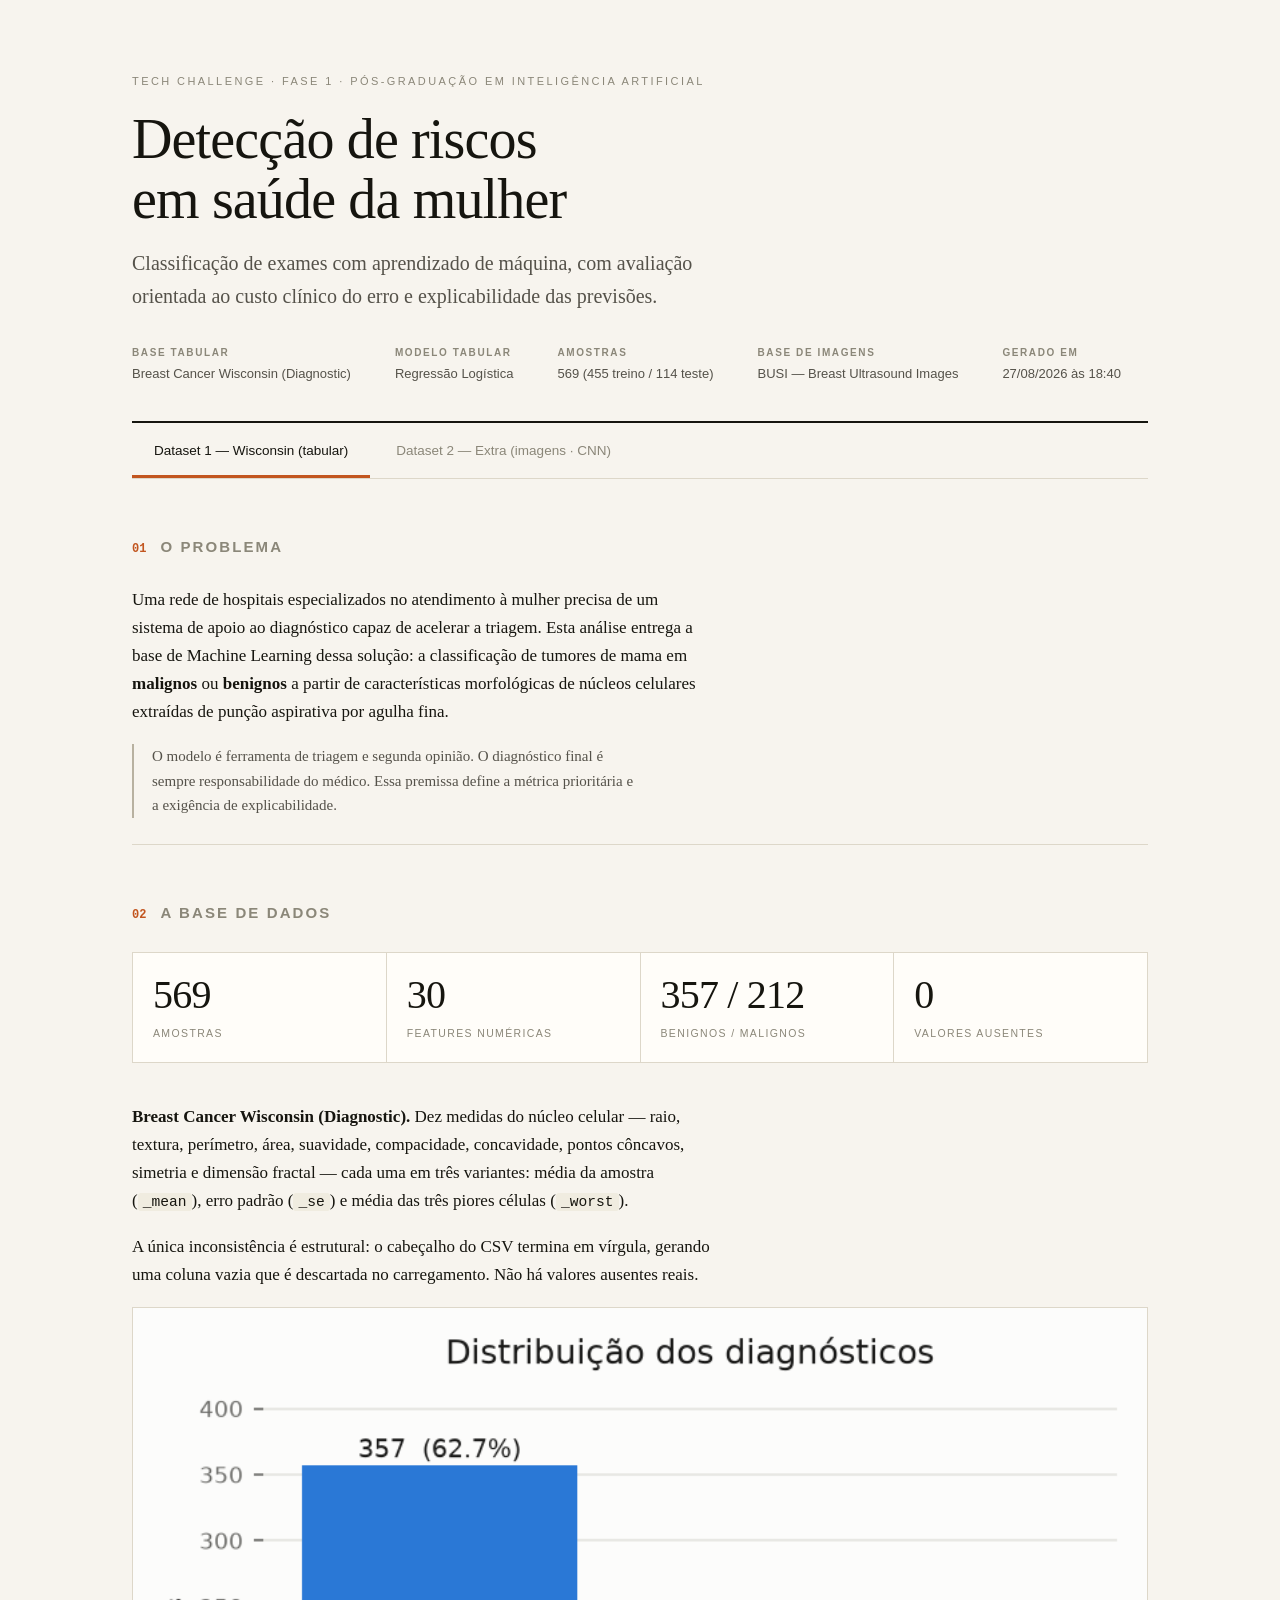
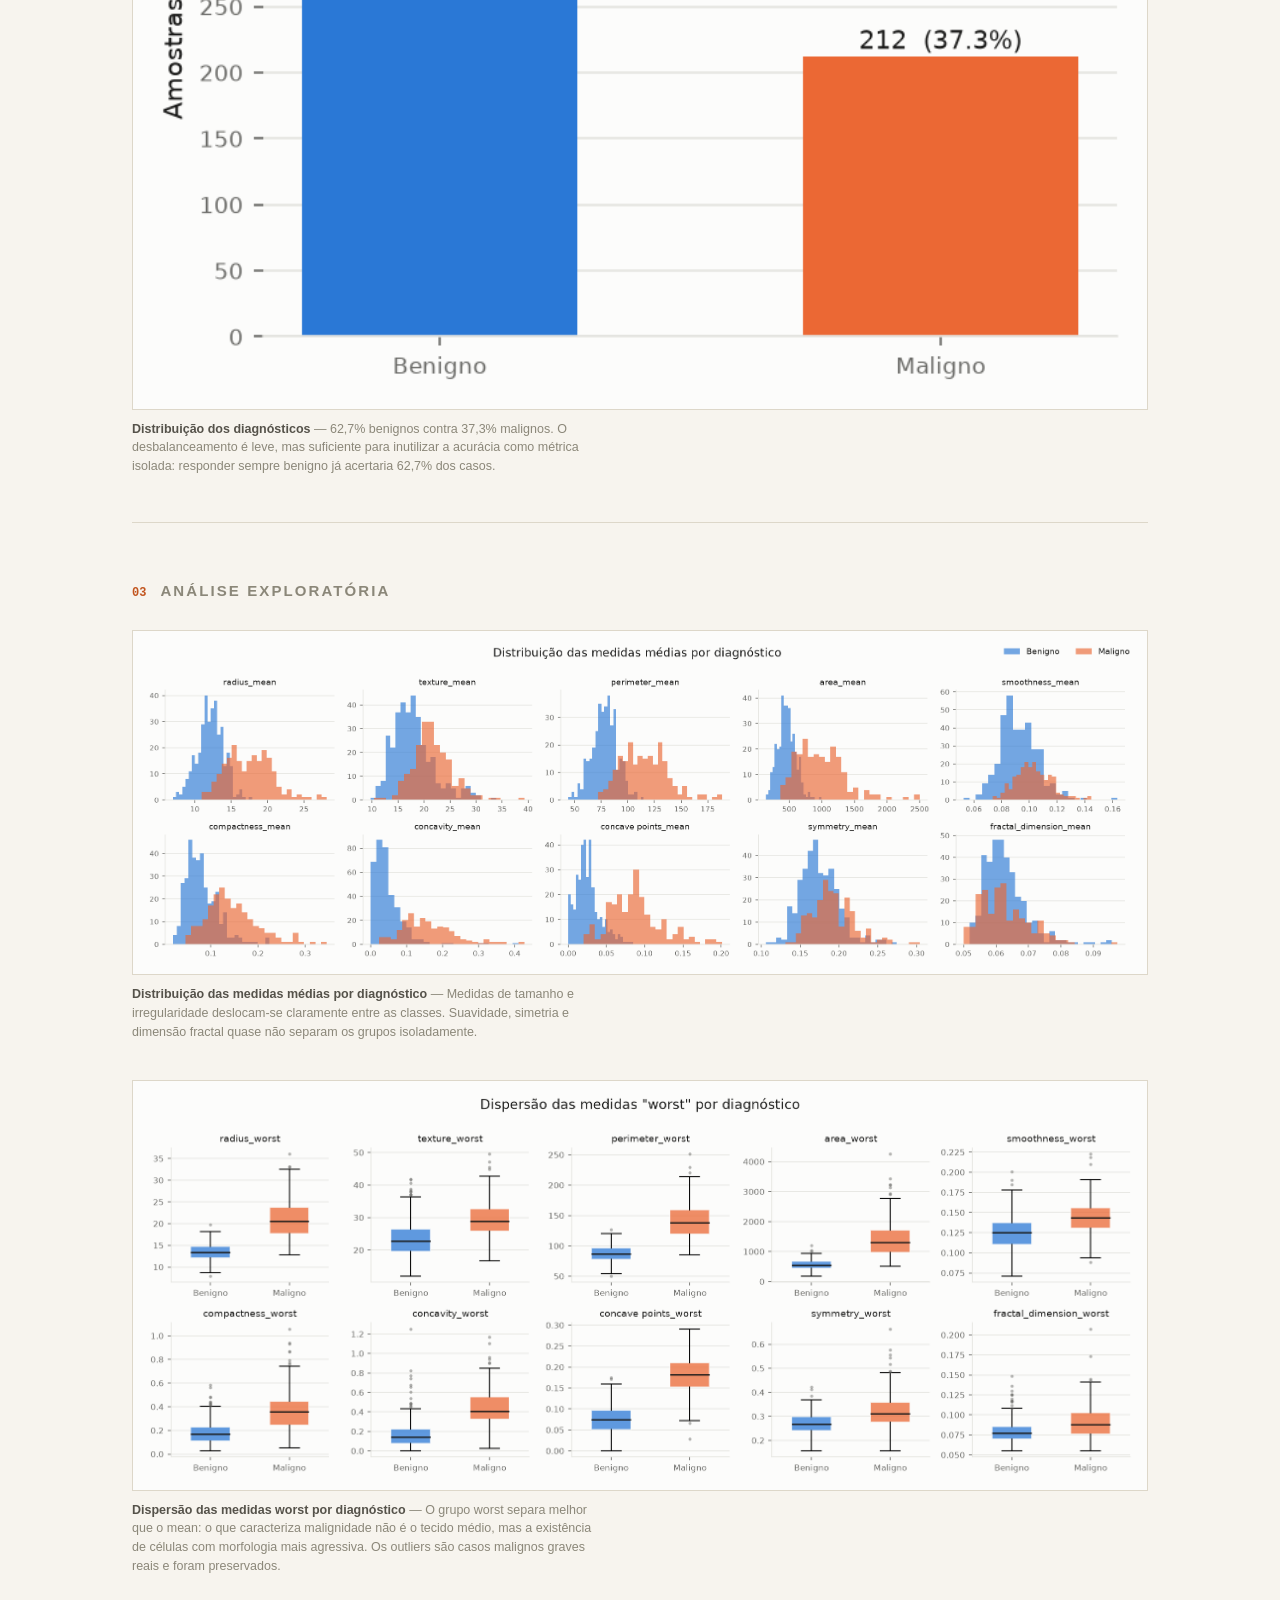
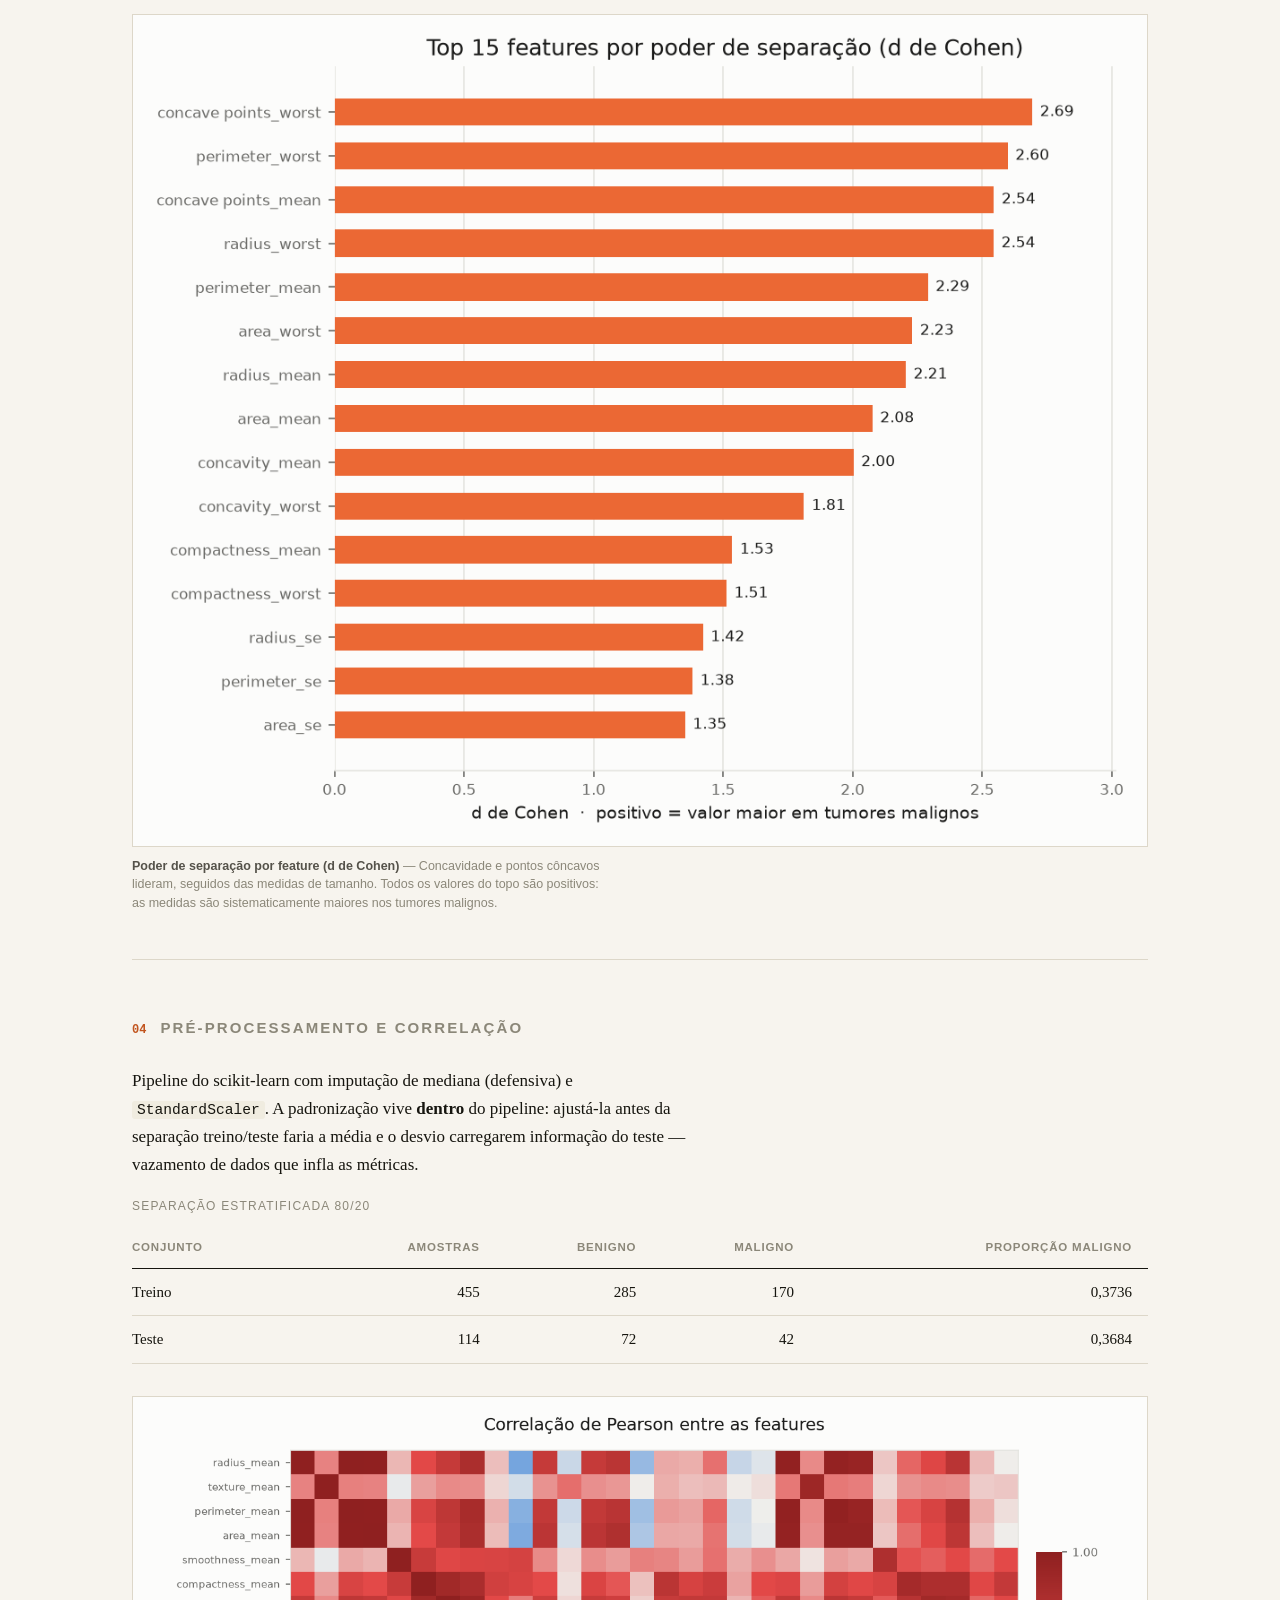
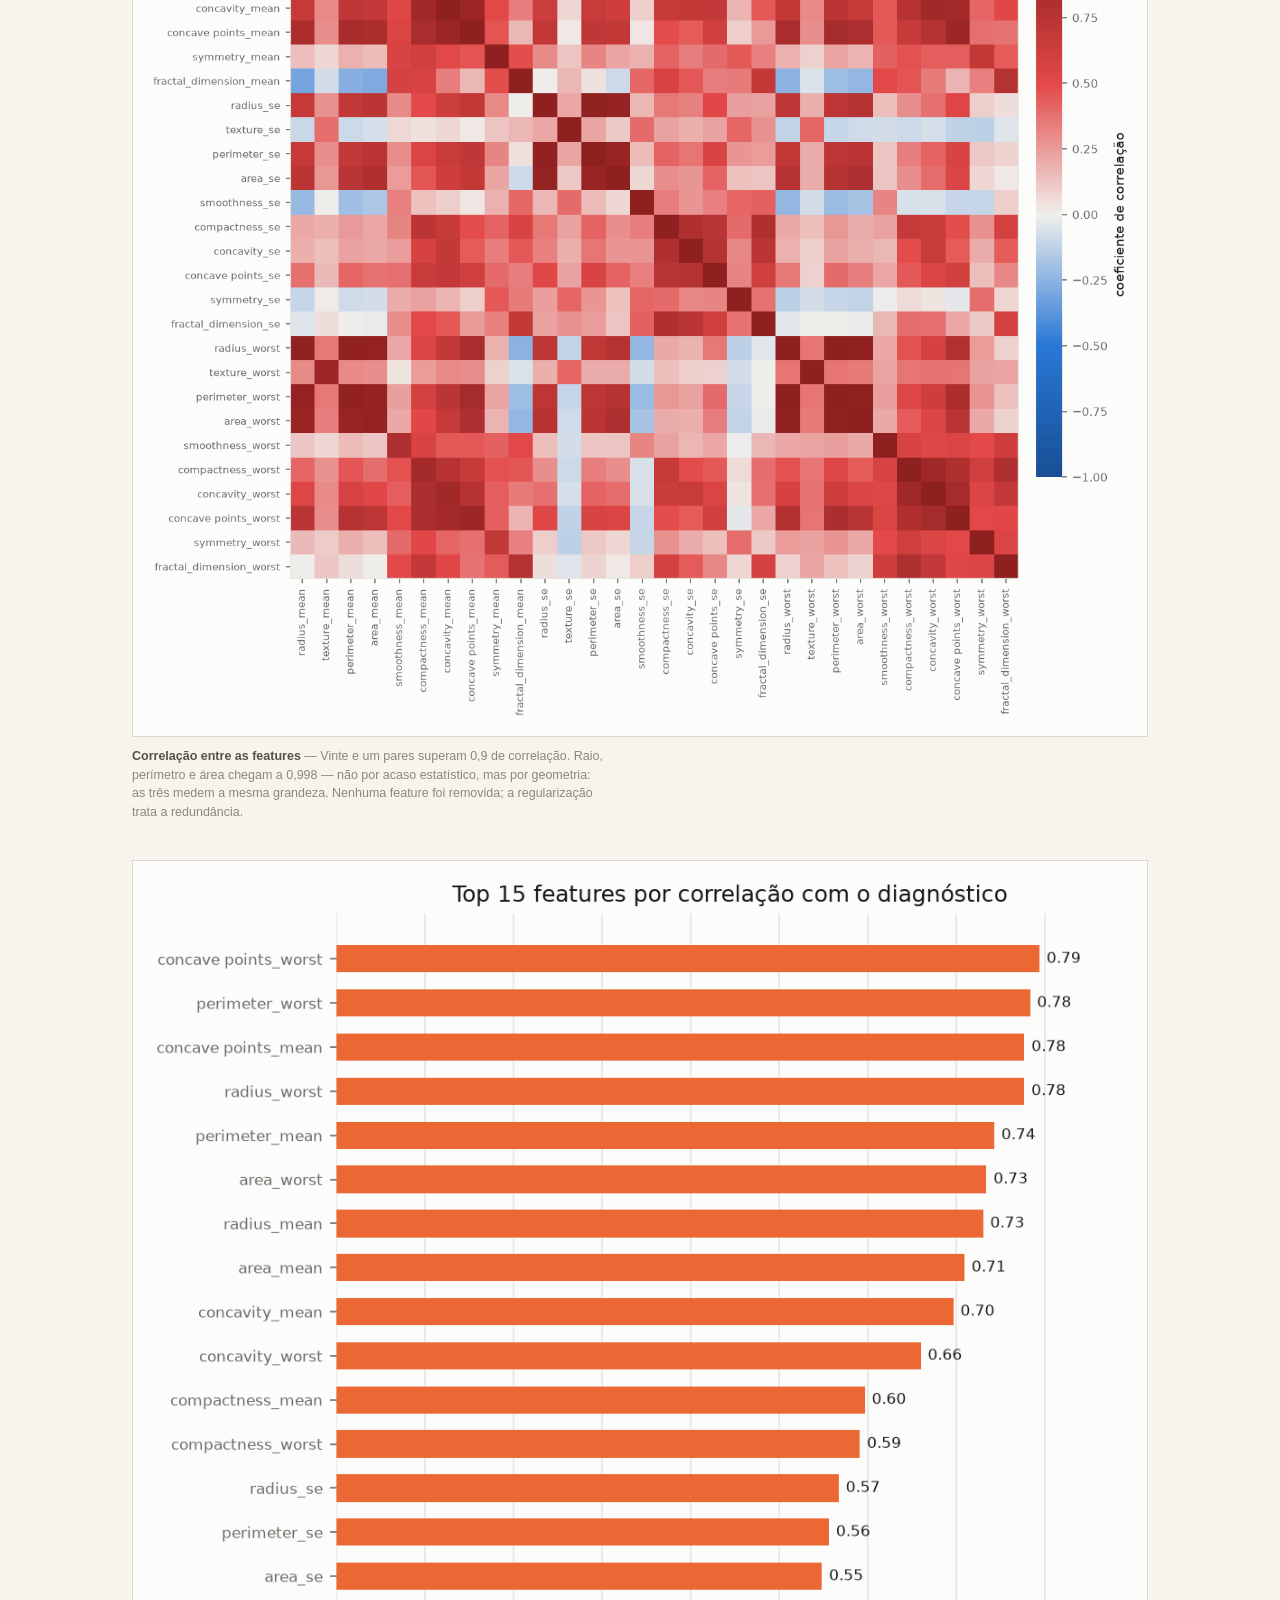
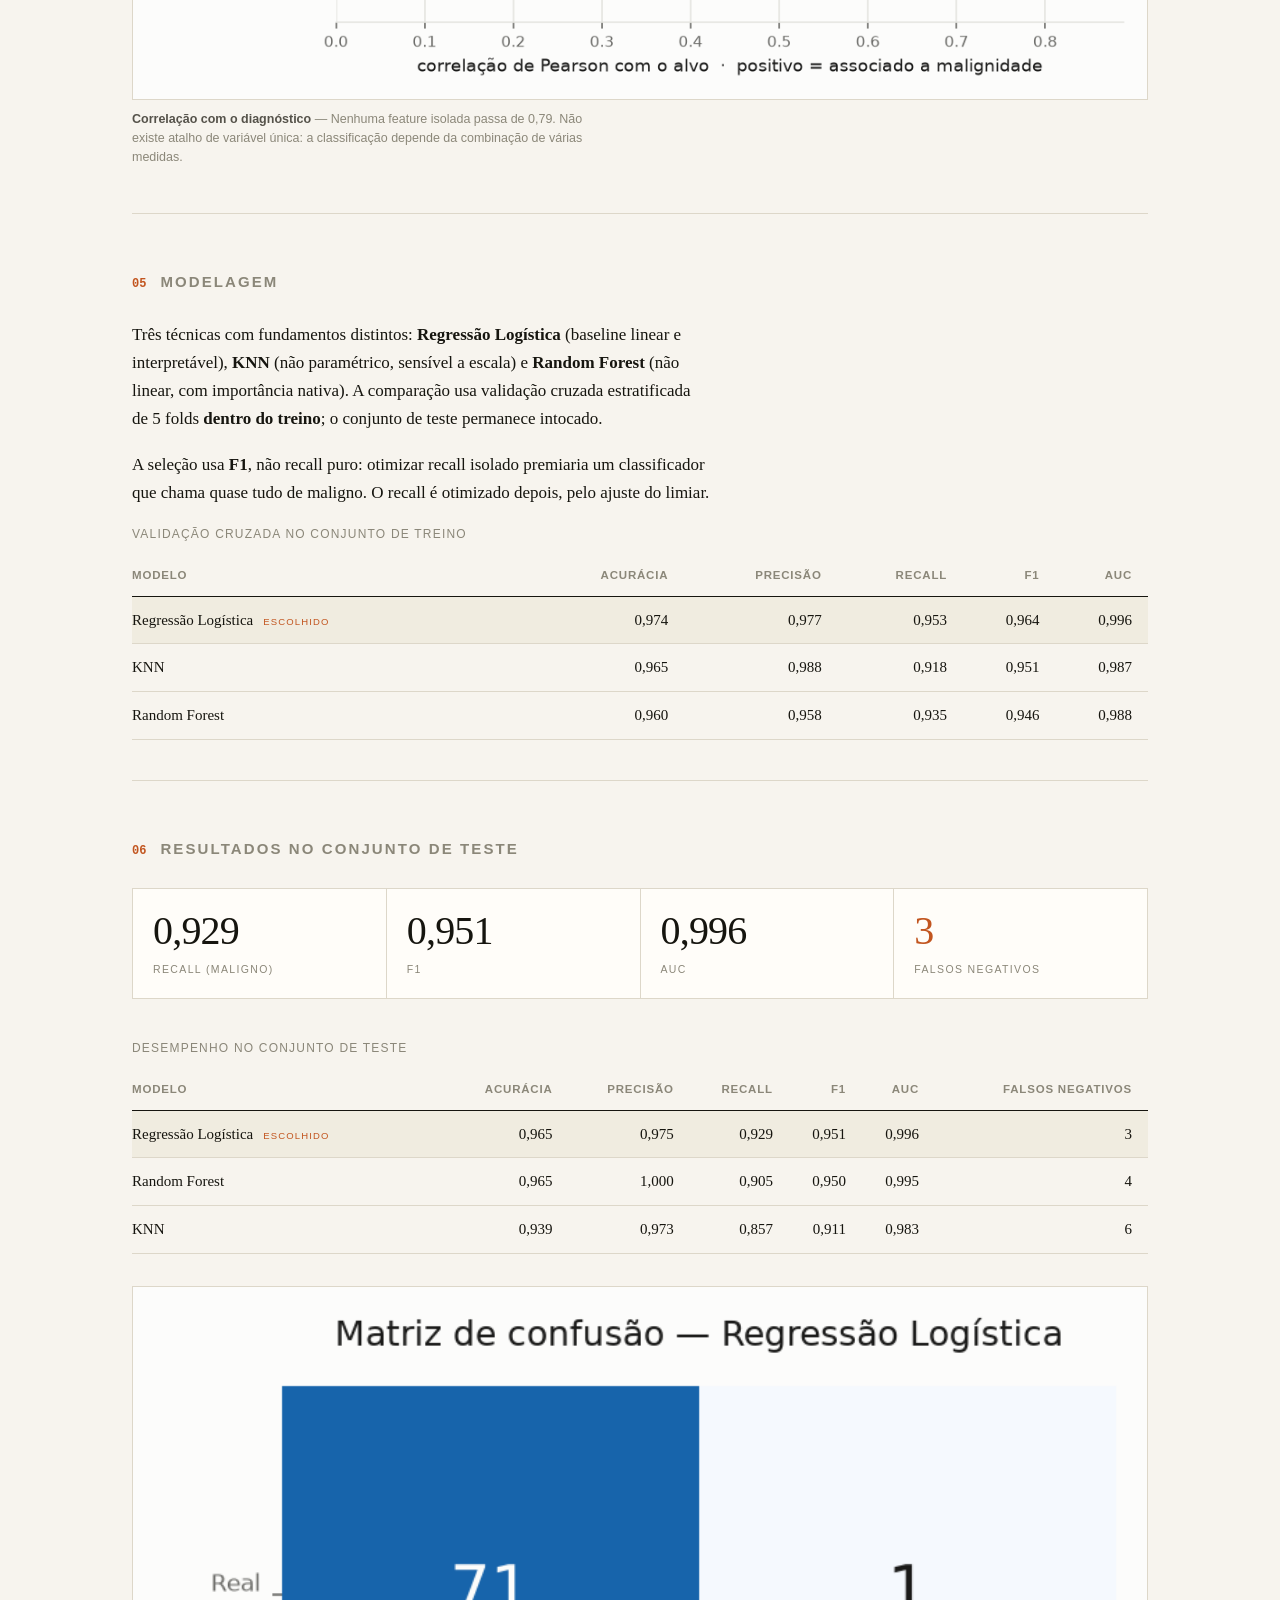
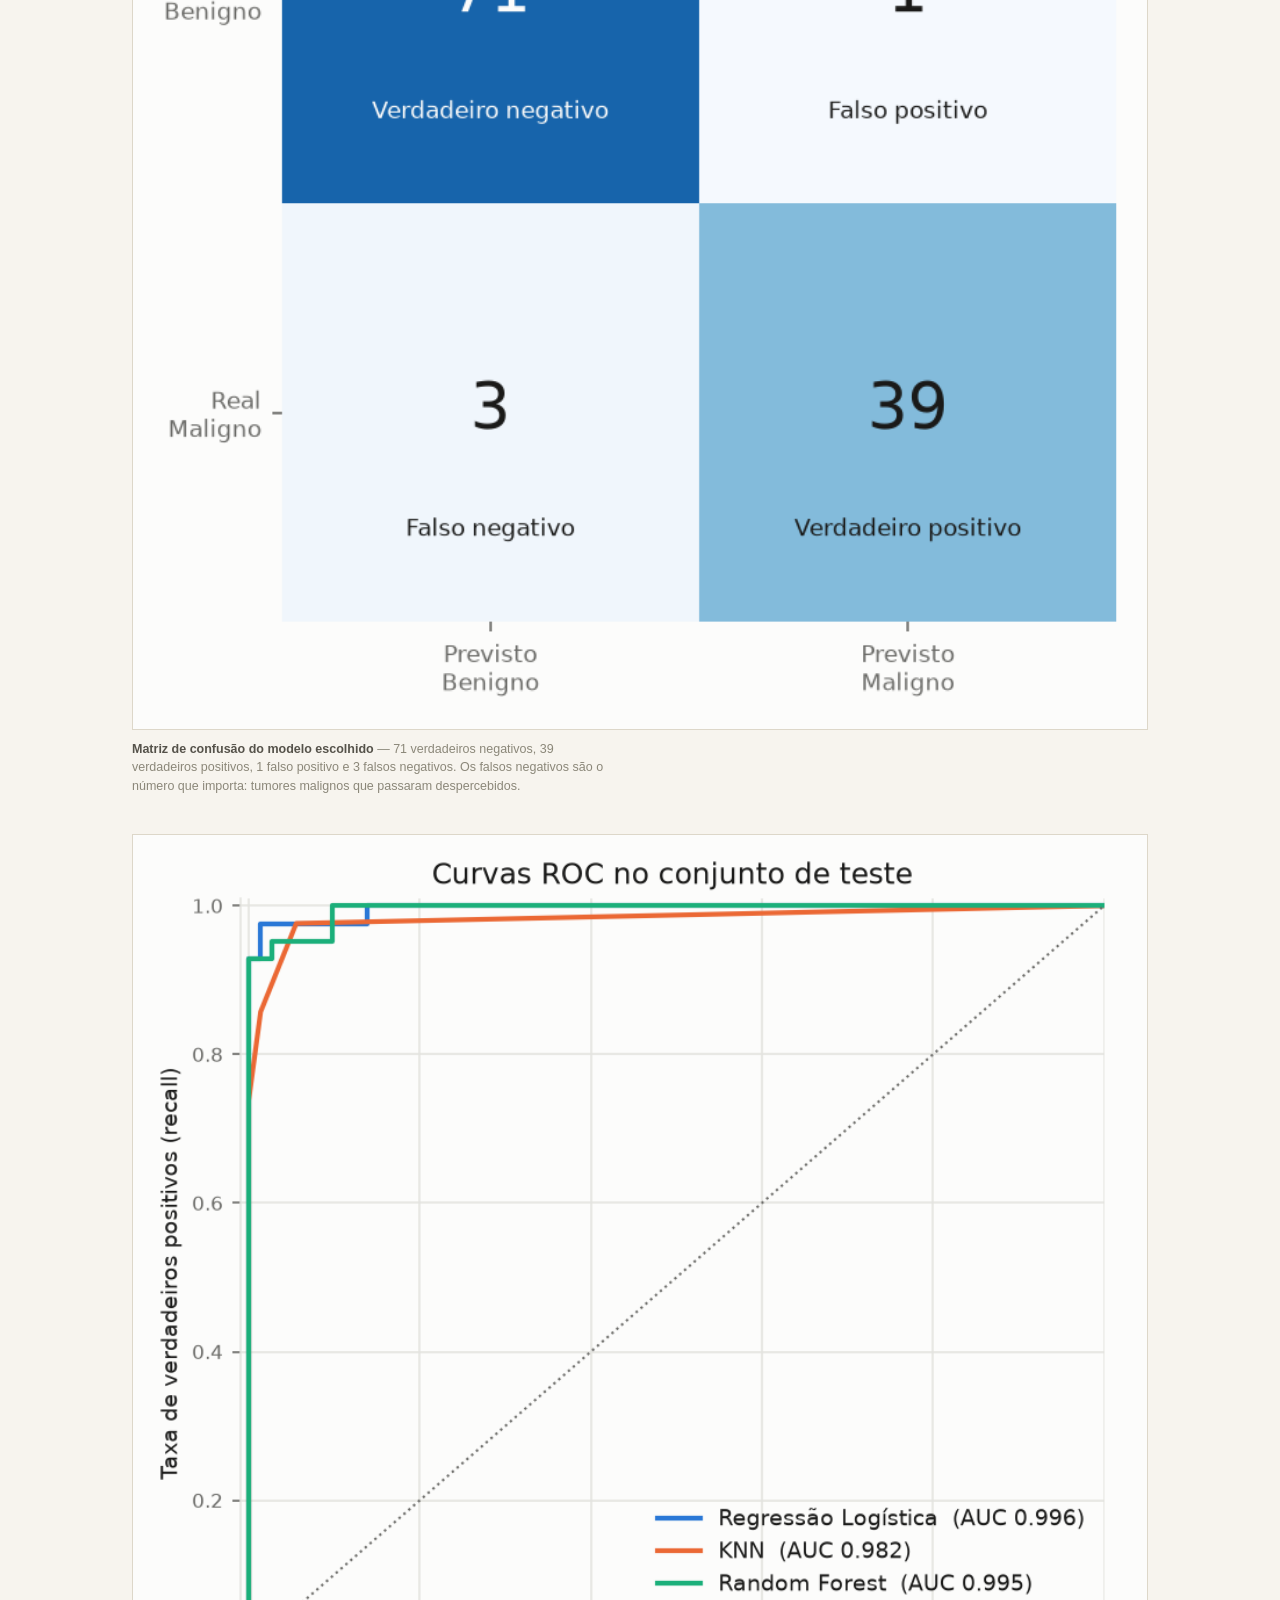
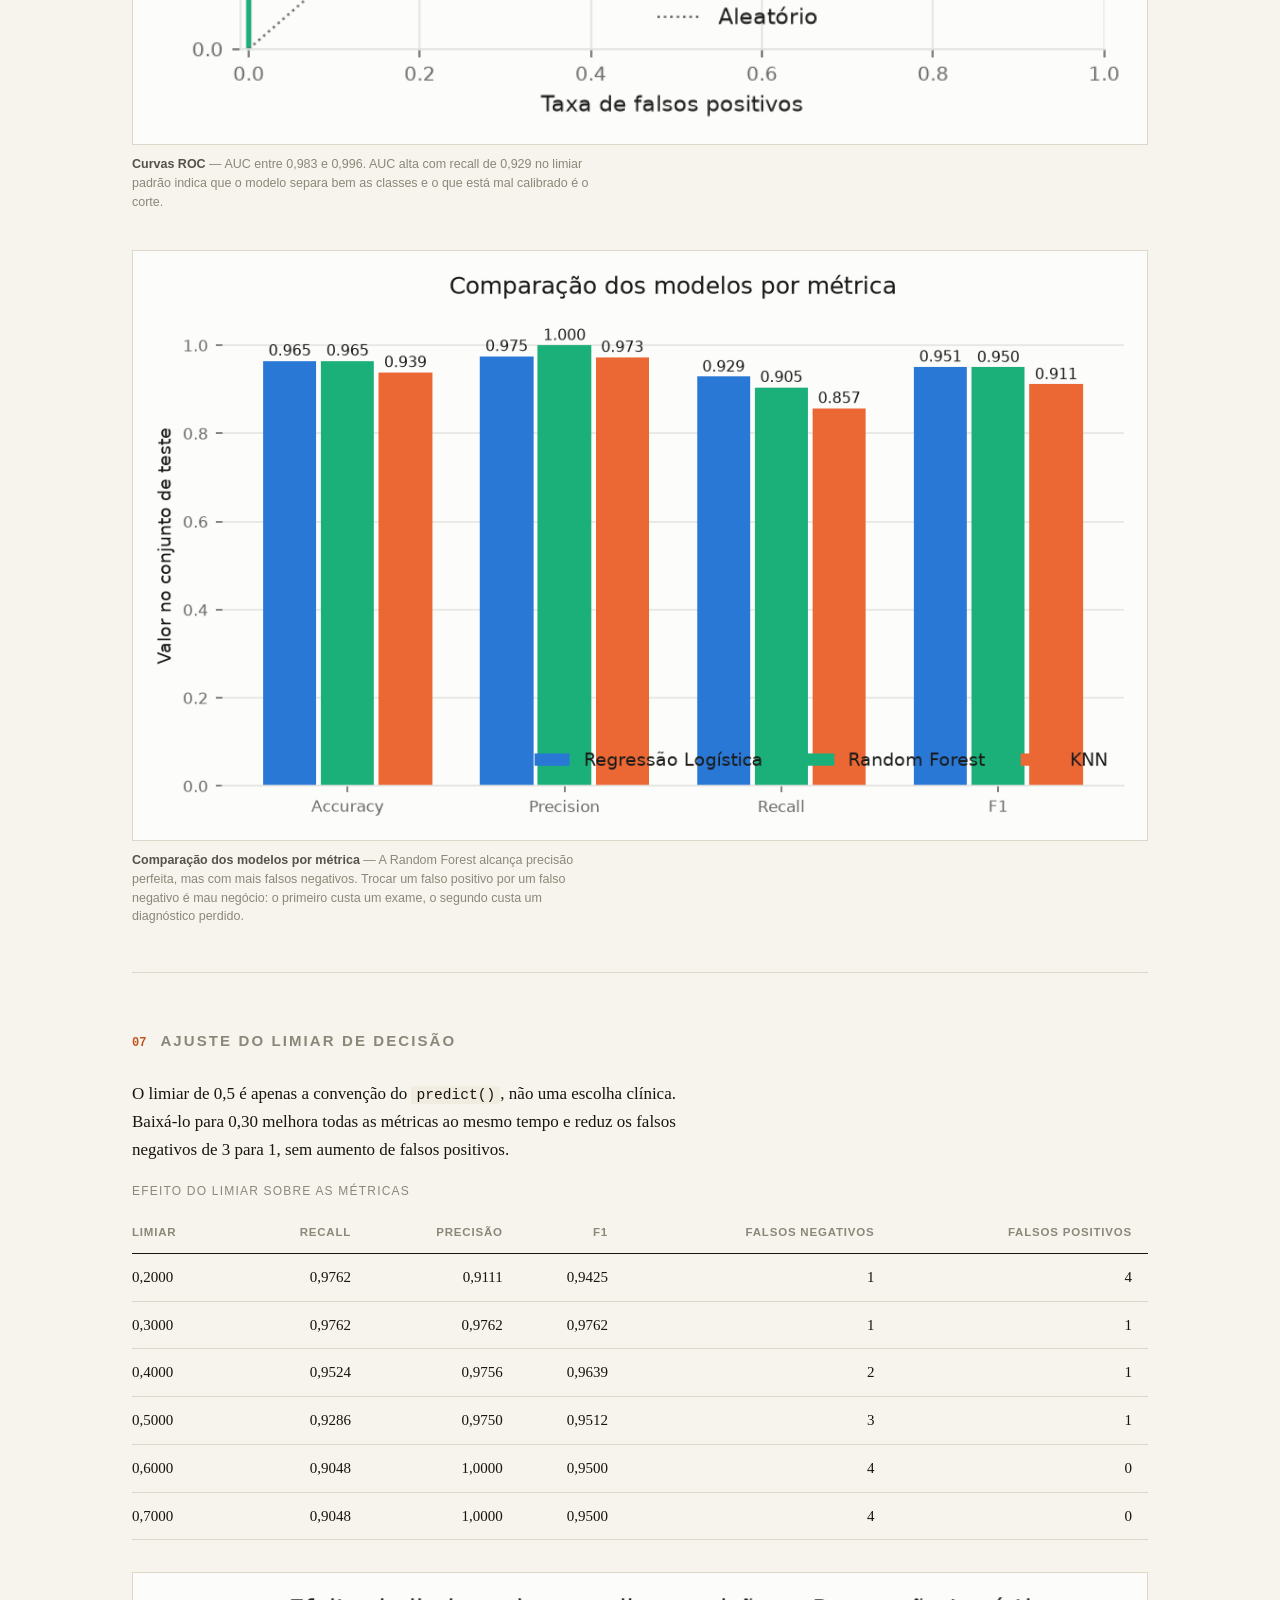
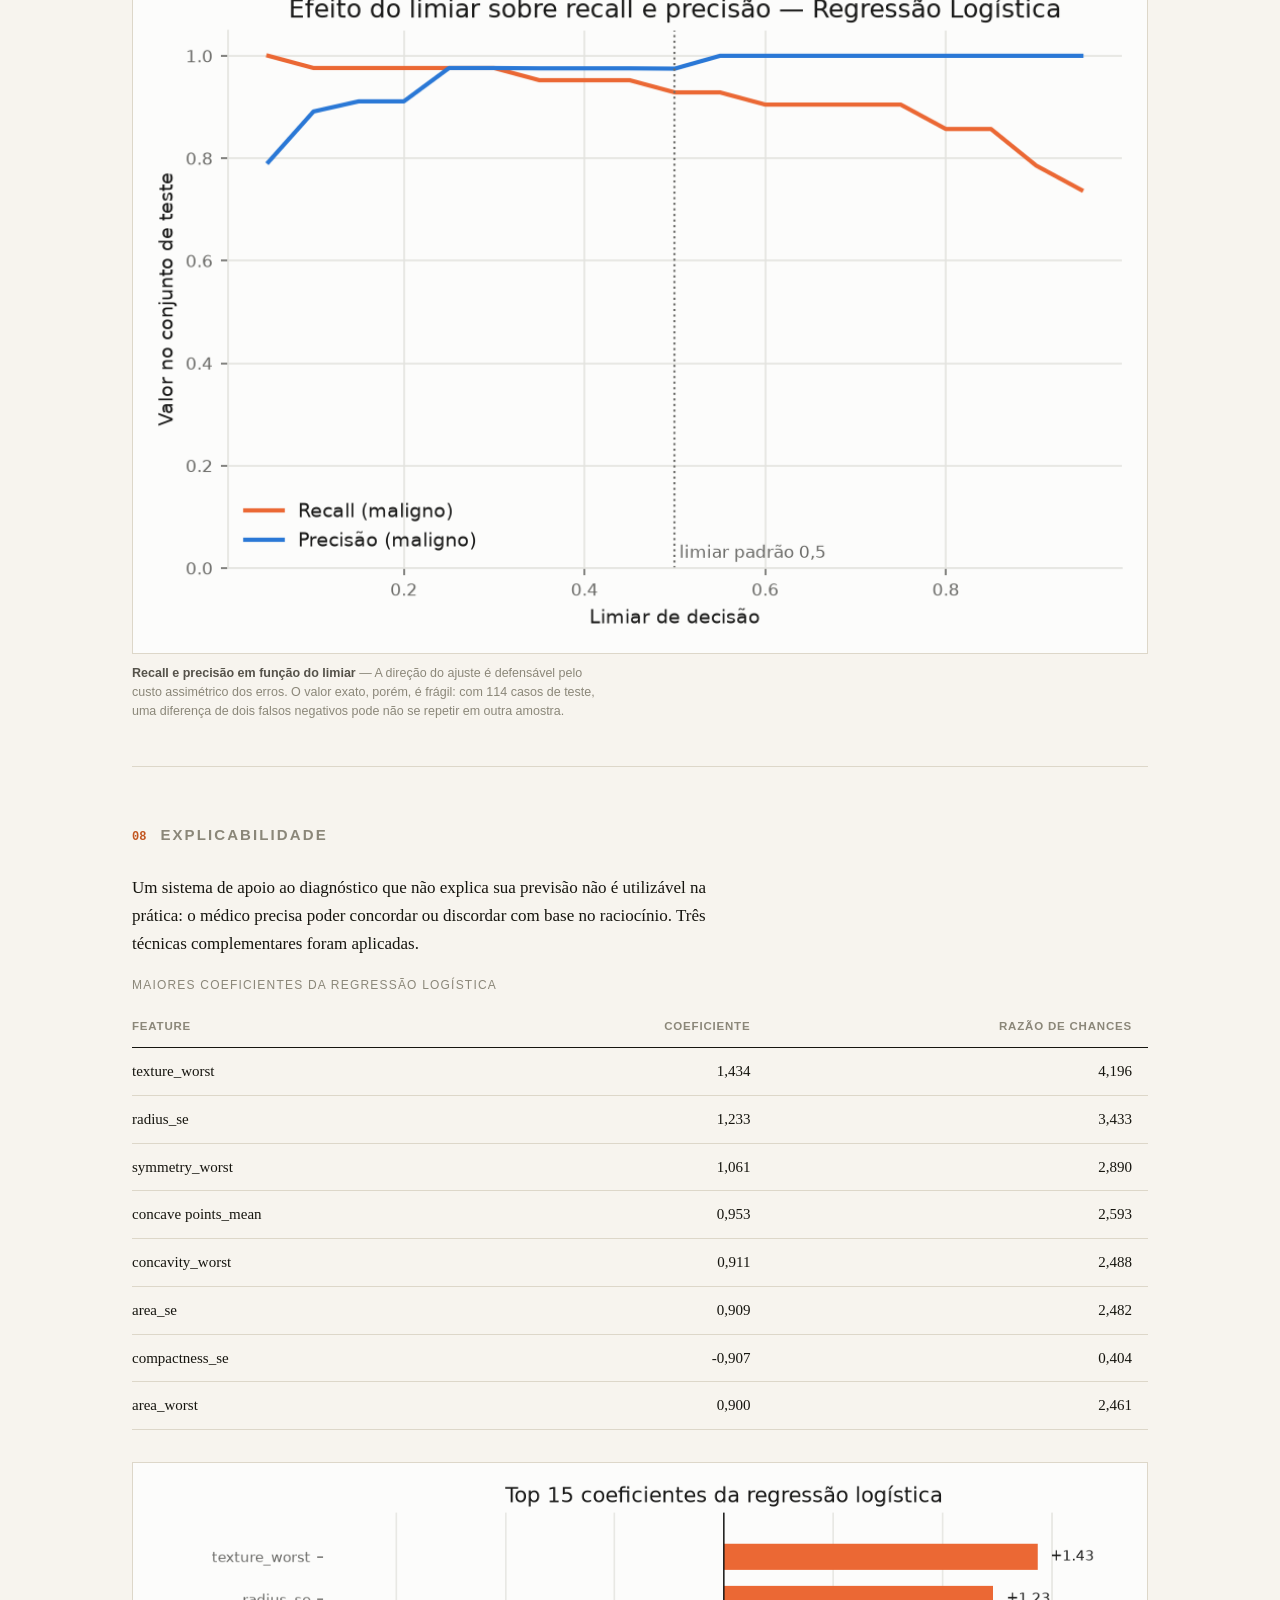
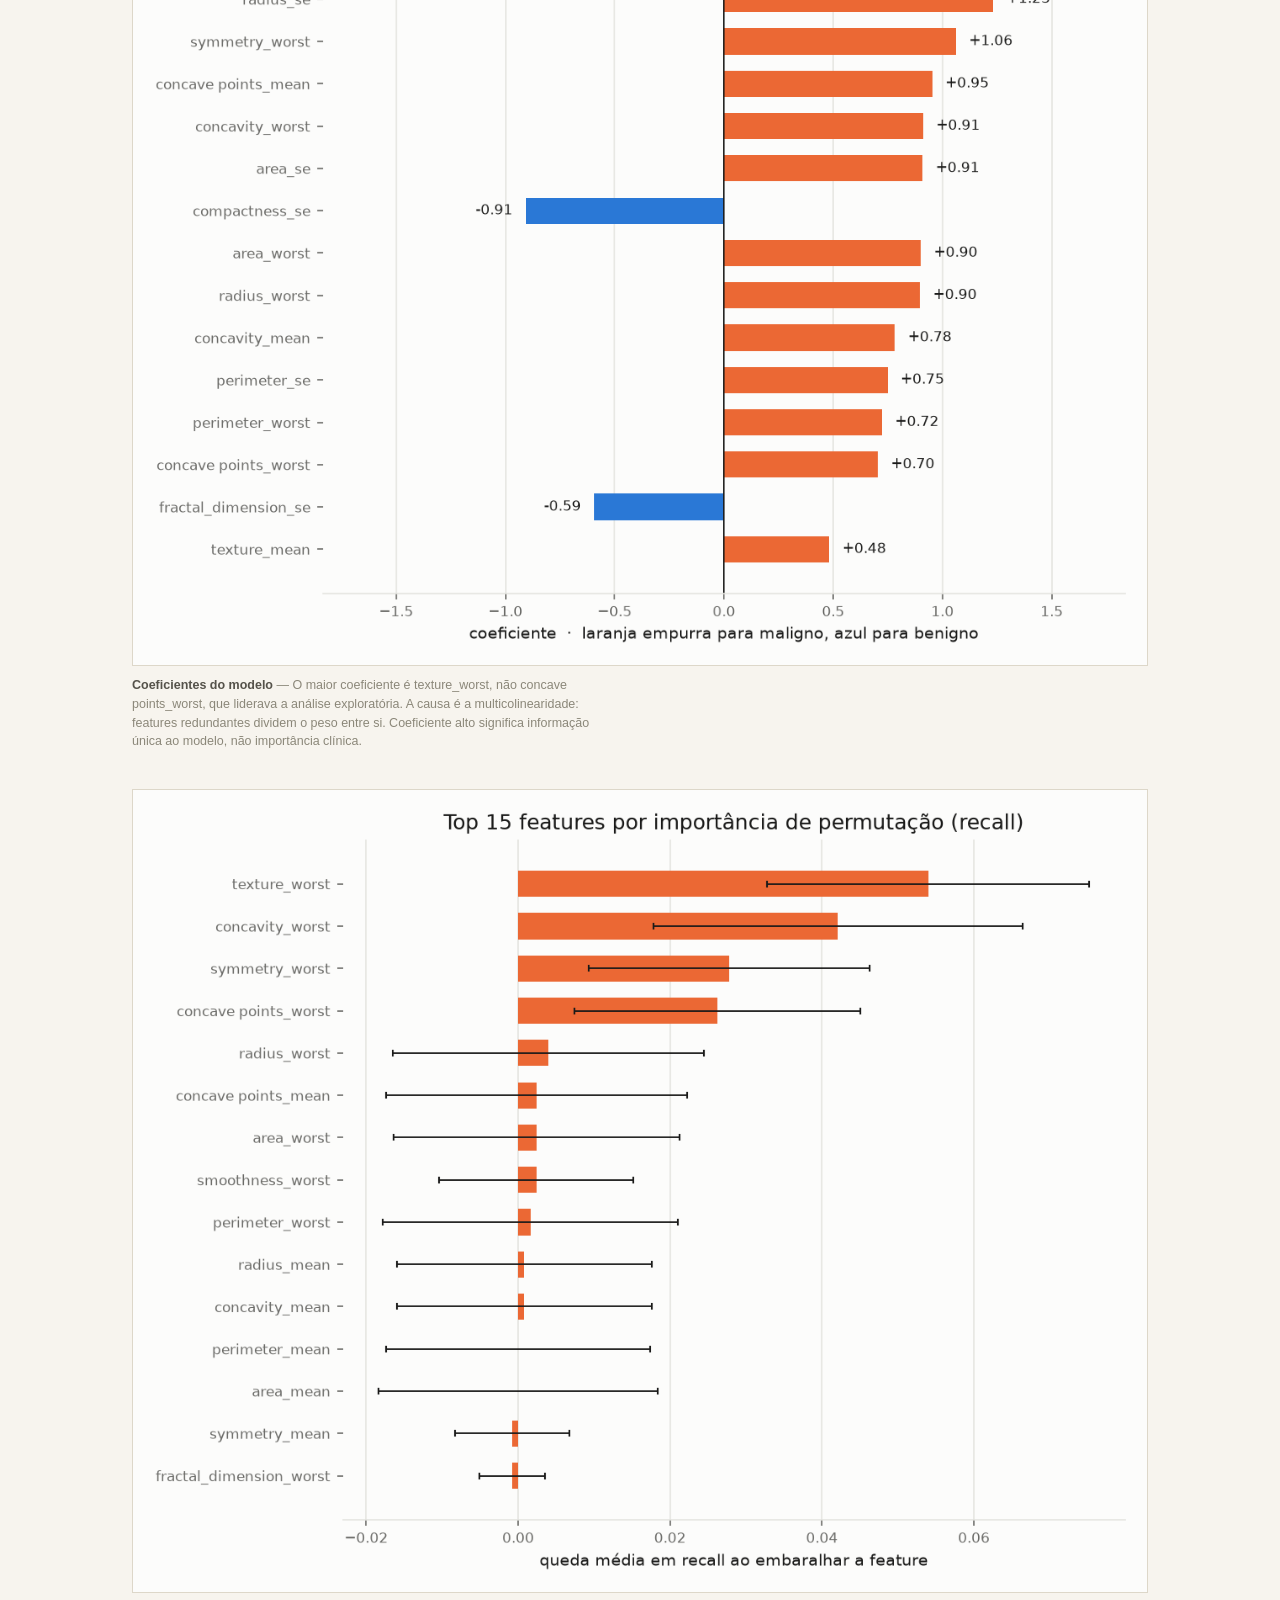
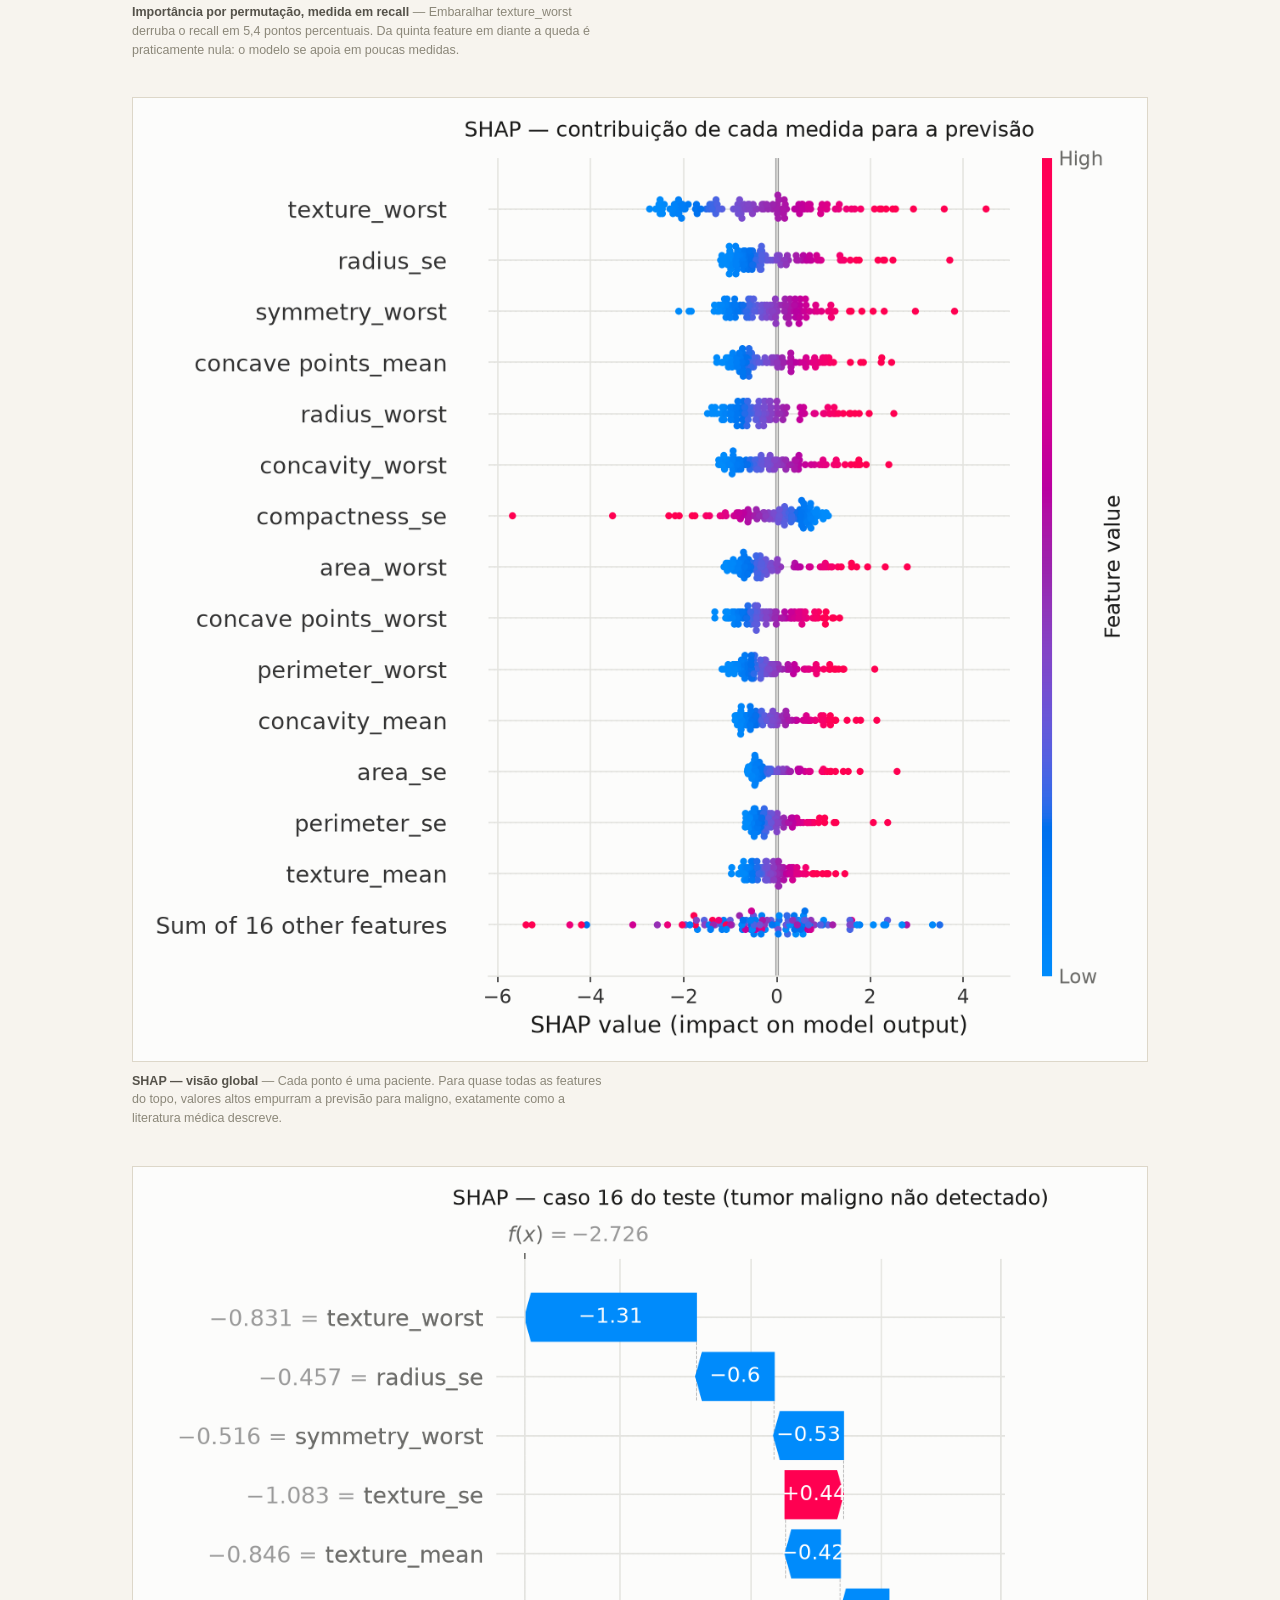
==== commit 92035366: "fix: group near-duplicate images and repair Grad-CAM preprocessing" ====
--- a/results/reports/index.html
+++ b/results/reports/index.html
@@ -311,7 +311,7 @@
   <h1>Detecção de riscos<br>em saúde da mulher</h1>
   <p class="subtitulo">Classificação de exames com aprendizado de máquina, com avaliação orientada
   ao custo clínico do erro e explicabilidade das previsões.</p>
-  <div class="ficha"><span><strong>Base tabular</strong>Breast Cancer Wisconsin (Diagnostic)</span><span><strong>Modelo tabular</strong>Regressão Logística</span><span><strong>Amostras</strong>569 (455 treino / 114 teste)</span><span><strong>Base de imagens</strong>BUSI — Breast Ultrasound Images</span><span><strong>Gerado em</strong>27/08/2026 às 18:15</span></div>
+  <div class="ficha"><span><strong>Base tabular</strong>Breast Cancer Wisconsin (Diagnostic)</span><span><strong>Modelo tabular</strong>Regressão Logística</span><span><strong>Amostras</strong>569 (455 treino / 114 teste)</span><span><strong>Base de imagens</strong>BUSI — Breast Ultrasound Images</span><span><strong>Gerado em</strong>27/08/2026 às 18:40</span></div>
 </header>
 
 <nav class="abas" role="tablist">
@@ -325,7 +325,7 @@
 
 <main>
   <div class="painel" id="painel-wisconsin" role="tabpanel"><section><h2 data-numero="01">O problema</h2><p>Uma rede de hospitais especializados no atendimento à mulher precisa de um sistema de apoio ao diagnóstico capaz de acelerar a triagem. Esta análise entrega a base de Machine Learning dessa solução: a classificação de tumores de mama em <strong>malignos</strong> ou <strong>benignos</strong> a partir de características morfológicas de núcleos celulares extraídas de punção aspirativa por agulha fina.</p><p class="nota">O modelo é ferramenta de triagem e segunda opinião. O diagnóstico final é sempre responsabilidade do médico. Essa premissa define a métrica prioritária e a exigência de explicabilidade.</p></section><section><h2 data-numero="02">A base de dados</h2><div class="indicadores"><div class="indicador"><span class="valor">569</span><span class="rotulo">amostras</span></div><div class="indicador"><span class="valor">30</span><span class="rotulo">features numéricas</span></div><div class="indicador"><span class="valor">357 / 212</span><span class="rotulo">benignos / malignos</span></div><div class="indicador"><span class="valor">0</span><span class="rotulo">valores ausentes</span></div></div><p><strong>Breast Cancer Wisconsin (Diagnostic).</strong> Dez medidas do núcleo celular — raio, textura, perímetro, área, suavidade, compacidade, concavidade, pontos côncavos, simetria e dimensão fractal — cada uma em três variantes: média da amostra (<code>_mean</code>), erro padrão (<code>_se</code>) e média das três piores células (<code>_worst</code>).</p><p>A única inconsistência é estrutural: o cabeçalho do CSV termina em vírgula, gerando uma coluna vazia que é descartada no carregamento. Não há valores ausentes reais.</p><figure><img src="../figures/01_balanceamento_classes.png" alt="Distribuição dos diagnósticos" loading="lazy"><figcaption><b>Distribuição dos diagnósticos</b> — 62,7% benignos contra 37,3% malignos. O desbalanceamento é leve, mas suficiente para inutilizar a acurácia como métrica isolada: responder sempre benigno já acertaria 62,7% dos casos.</figcaption></figure></section><section><h2 data-numero="03">Análise exploratória</h2><figure><img src="../figures/02_distribuicoes_mean.png" alt="Distribuição das medidas médias por diagnóstico" loading="lazy"><figcaption><b>Distribuição das medidas médias por diagnóstico</b> — Medidas de tamanho e irregularidade deslocam-se claramente entre as classes. Suavidade, simetria e dimensão fractal quase não separam os grupos isoladamente.</figcaption></figure><figure><img src="../figures/03_boxplots_worst.png" alt="Dispersão das medidas worst por diagnóstico" loading="lazy"><figcaption><b>Dispersão das medidas worst por diagnóstico</b> — O grupo worst separa melhor que o mean: o que caracteriza malignidade não é o tecido médio, mas a existência de células com morfologia mais agressiva. Os outliers são casos malignos graves reais e foram preservados.</figcaption></figure><figure><img src="../figures/04_separacao_features.png" alt="Poder de separação por feature (d de Cohen)" loading="lazy"><figcaption><b>Poder de separação por feature (d de Cohen)</b> — Concavidade e pontos côncavos lideram, seguidos das medidas de tamanho. Todos os valores do topo são positivos: as medidas são sistematicamente maiores nos tumores malignos.</figcaption></figure></section><section><h2 data-numero="04">Pré-processamento e correlação</h2><p>Pipeline do scikit-learn com imputação de mediana (defensiva) e <code>StandardScaler</code>. A padronização vive <strong>dentro</strong> do pipeline: ajustá-la antes da separação treino/teste faria a média e o desvio carregarem informação do teste — vazamento de dados que infla as métricas.</p><div class="rolagem"><table><caption>Separação estratificada 80/20</caption><thead><tr><th>Conjunto</th><th>Amostras</th><th>Benigno</th><th>Maligno</th><th>Proporção maligno</th></tr></thead><tbody><tr><td>Treino</td><td>455</td><td>285</td><td>170</td><td>0,3736</td></tr><tr><td>Teste</td><td>114</td><td>72</td><td>42</td><td>0,3684</td></tr></tbody></table></div><figure><img src="../figures/05_correlacao.png" alt="Correlação entre as features" loading="lazy"><figcaption><b>Correlação entre as features</b> — Vinte e um pares superam 0,9 de correlação. Raio, perímetro e área chegam a 0,998 — não por acaso estatístico, mas por geometria: as três medem a mesma grandeza. Nenhuma feature foi removida; a regularização trata a redundância.</figcaption></figure><figure><img src="../figures/06_correlacao_alvo.png" alt="Correlação com o diagnóstico" loading="lazy"><figcaption><b>Correlação com o diagnóstico</b> — Nenhuma feature isolada passa de 0,79. Não existe atalho de variável única: a classificação depende da combinação de várias medidas.</figcaption></figure></section><section><h2 data-numero="05">Modelagem</h2><p>Três técnicas com fundamentos distintos: <strong>Regressão Logística</strong> (baseline linear e interpretável), <strong>KNN</strong> (não paramétrico, sensível a escala) e <strong>Random Forest</strong> (não linear, com importância nativa). A comparação usa validação cruzada estratificada de 5 folds <strong>dentro do treino</strong>; o conjunto de teste permanece intocado.</p><p>A seleção usa <strong>F1</strong>, não recall puro: otimizar recall isolado premiaria um classificador que chama quase tudo de maligno. O recall é otimizado depois, pelo ajuste do limiar.</p><div class="rolagem"><table><caption>Validação cruzada no conjunto de treino</caption><thead><tr><th>Modelo</th><th>Acurácia</th><th>Precisão</th><th>Recall</th><th>F1</th><th>AUC</th></tr></thead><tbody><tr class="destacada"><td>Regressão Logística</td><td>0,974</td><td>0,977</td><td>0,953</td><td>0,964</td><td>0,996</td></tr><tr><td>KNN</td><td>0,965</td><td>0,988</td><td>0,918</td><td>0,951</td><td>0,987</td></tr><tr><td>Random Forest</td><td>0,960</td><td>0,958</td><td>0,935</td><td>0,946</td><td>0,988</td></tr></tbody></table></div></section><section><h2 data-numero="06">Resultados no conjunto de teste</h2><div class="indicadores"><div class="indicador"><span class="valor">0,929</span><span class="rotulo">recall (maligno)</span></div><div class="indicador"><span class="valor">0,951</span><span class="rotulo">F1</span></div><div class="indicador"><span class="valor">0,996</span><span class="rotulo">AUC</span></div><div class="indicador alerta"><span class="valor">3</span><span class="rotulo">falsos negativos</span></div></div><div class="rolagem"><table><caption>Desempenho no conjunto de teste</caption><thead><tr><th>Modelo</th><th>Acurácia</th><th>Precisão</th><th>Recall</th><th>F1</th><th>AUC</th><th>Falsos negativos</th></tr></thead><tbody><tr class="destacada"><td>Regressão Logística</td><td>0,965</td><td>0,975</td><td>0,929</td><td>0,951</td><td>0,996</td><td>3</td></tr><tr><td>Random Forest</td><td>0,965</td><td>1,000</td><td>0,905</td><td>0,950</td><td>0,995</td><td>4</td></tr><tr><td>KNN</td><td>0,939</td><td>0,973</td><td>0,857</td><td>0,911</td><td>0,983</td><td>6</td></tr></tbody></table></div><figure><img src="../figures/07_matriz_confusao.png" alt="Matriz de confusão do modelo escolhido" loading="lazy"><figcaption><b>Matriz de confusão do modelo escolhido</b> — 71 verdadeiros negativos, 39 verdadeiros positivos, 1 falso positivo e 3 falsos negativos. Os falsos negativos são o número que importa: tumores malignos que passaram despercebidos.</figcaption></figure><figure><img src="../figures/08_curvas_roc.png" alt="Curvas ROC" loading="lazy"><figcaption><b>Curvas ROC</b> — AUC entre 0,983 e 0,996. AUC alta com recall de 0,929 no limiar padrão indica que o modelo separa bem as classes e o que está mal calibrado é o corte.</figcaption></figure><figure><img src="../figures/09_comparacao_modelos.png" alt="Comparação dos modelos por métrica" loading="lazy"><figcaption><b>Comparação dos modelos por métrica</b> — A Random Forest alcança precisão perfeita, mas com mais falsos negativos. Trocar um falso positivo por um falso negativo é mau negócio: o primeiro custa um exame, o segundo custa um diagnóstico perdido.</figcaption></figure></section><section><h2 data-numero="07">Ajuste do limiar de decisão</h2><p>O limiar de 0,5 é apenas a convenção do <code>predict()</code>, não uma escolha clínica. Baixá-lo para 0,30 melhora todas as métricas ao mesmo tempo e reduz os falsos negativos de 3 para 1, sem aumento de falsos positivos.</p><div class="rolagem"><table><caption>Efeito do limiar sobre as métricas</caption><thead><tr><th>Limiar</th><th>Recall</th><th>Precisão</th><th>F1</th><th>Falsos negativos</th><th>Falsos positivos</th></tr></thead><tbody><tr><td>0,2000</td><td>0,9762</td><td>0,9111</td><td>0,9425</td><td>1</td><td>4</td></tr><tr><td>0,3000</td><td>0,9762</td><td>0,9762</td><td>0,9762</td><td>1</td><td>1</td></tr><tr><td>0,4000</td><td>0,9524</td><td>0,9756</td><td>0,9639</td><td>2</td><td>1</td></tr><tr><td>0,5000</td><td>0,9286</td><td>0,9750</td><td>0,9512</td><td>3</td><td>1</td></tr><tr><td>0,6000</td><td>0,9048</td><td>1,0000</td><td>0,9500</td><td>4</td><td>0</td></tr><tr><td>0,7000</td><td>0,9048</td><td>1,0000</td><td>0,9500</td><td>4</td><td>0</td></tr></tbody></table></div><figure><img src="../figures/10_limiar_decisao.png" alt="Recall e precisão em função do limiar" loading="lazy"><figcaption><b>Recall e precisão em função do limiar</b> — A direção do ajuste é defensável pelo custo assimétrico dos erros. O valor exato, porém, é frágil: com 114 casos de teste, uma diferença de dois falsos negativos pode não se repetir em outra amostra.</figcaption></figure></section><section><h2 data-numero="08">Explicabilidade</h2><p>Um sistema de apoio ao diagnóstico que não explica sua previsão não é utilizável na prática: o médico precisa poder concordar ou discordar com base no raciocínio. Três técnicas complementares foram aplicadas.</p><div class="rolagem"><table><caption>Maiores coeficientes da regressão logística</caption><thead><tr><th>Feature</th><th>Coeficiente</th><th>Razão de chances</th></tr></thead><tbody><tr><td>texture_worst</td><td>1,434</td><td>4,196</td></tr><tr><td>radius_se</td><td>1,233</td><td>3,433</td></tr><tr><td>symmetry_worst</td><td>1,061</td><td>2,890</td></tr><tr><td>concave points_mean</td><td>0,953</td><td>2,593</td></tr><tr><td>concavity_worst</td><td>0,911</td><td>2,488</td></tr><tr><td>area_se</td><td>0,909</td><td>2,482</td></tr><tr><td>compactness_se</td><td>-0,907</td><td>0,404</td></tr><tr><td>area_worst</td><td>0,900</td><td>2,461</td></tr></tbody></table></div><figure><img src="../figures/11_coeficientes.png" alt="Coeficientes do modelo" loading="lazy"><figcaption><b>Coeficientes do modelo</b> — O maior coeficiente é texture_worst, não concave points_worst, que liderava a análise exploratória. A causa é a multicolinearidade: features redundantes dividem o peso entre si. Coeficiente alto significa informação única ao modelo, não importância clínica.</figcaption></figure><figure><img src="../figures/12_importancia_permutacao.png" alt="Importância por permutação, medida em recall" loading="lazy"><figcaption><b>Importância por permutação, medida em recall</b> — Embaralhar texture_worst derruba o recall em 5,4 pontos percentuais. Da quinta feature em diante a queda é praticamente nula: o modelo se apoia em poucas medidas.</figcaption></figure><figure><img src="../figures/13_shap_beeswarm.png" alt="SHAP — visão global" loading="lazy"><figcaption><b>SHAP — visão global</b> — Cada ponto é uma paciente. Para quase todas as features do topo, valores altos empurram a previsão para maligno, exatamente como a literatura médica descreve.</figcaption></figure><figure><img src="../figures/14_shap_caso_falso_negativo.png" alt="SHAP — um tumor maligno não detectado" loading="lazy"><figcaption><b>SHAP — um tumor maligno não detectado</b> — Praticamente todas as medidas desta paciente estão abaixo da média da base. O modelo não errou por acaso: viu um tumor maligno de morfologia pouco característica. É o limite que nenhum ajuste de hiperparâmetro resolve.</figcaption></figure></section><section><h2 data-numero="09">Leitura crítica</h2><p>O modelo atinge desempenho alto e estável, com explicações coerentes com a morfologia celular descrita na literatura. Ainda assim, três limites são intransponíveis com esta base:</p><ul><li><strong>569 casos de uma única fonte.</strong> O desempenho pode degradar em outra população ou com outro protocolo de coleta.</li><li><strong>As features já foram extraídas por um especialista</strong> a partir das imagens. O sistema não parte de dados crus: depende de uma etapa manual anterior.</li><li><strong>Existem tumores malignos morfologicamente discretos</strong>, como mostra o caso analisado por SHAP. Nenhuma quantidade de ajuste resolve isso, porque a informação necessária não está nas medidas disponíveis.</li></ul><p class="nota">Uso adequado: triagem e priorização de fila, segunda opinião e sinalização de casos discordantes — sempre com o laudo final assinado por um médico.</p></section></div>
-  <div class="painel" id="painel-extra" role="tabpanel" hidden><section><h2 data-numero="01">A base de imagens</h2><div class="indicadores"><div class="indicador"><span class="valor">780</span><span class="rotulo">imagens</span></div><div class="indicador"><span class="valor">3</span><span class="rotulo">classes</span></div><div class="indicador"><span class="valor">malignant</span><span class="rotulo">classe positiva</span></div></div><div class="rolagem"><table><caption>Distribuição por classe</caption><thead><tr><th>Classe</th><th>Imagens</th><th>Proporção</th></tr></thead><tbody><tr><td>benign</td><td>437</td><td>0,5603</td></tr><tr><td>malignant</td><td>210</td><td>0,2692</td></tr><tr><td>normal</td><td>133</td><td>0,1705</td></tr></tbody></table></div></section><section><h2 data-numero="02">Resultados no conjunto de teste</h2><div class="rolagem"><table><caption>Desempenho das arquiteturas</caption><thead><tr><th>Modelo</th><th>Acurácia</th><th>F1 macro</th><th>Recall maligno</th><th>Precisão maligno</th><th>Malignos não detectados</th></tr></thead><tbody><tr class="destacada"><td>MobileNetV2 (transferência)</td><td>0,769</td><td>0,765</td><td>0,806</td><td>0,714</td><td>6</td></tr><tr><td>MobileNetV2 (ajuste fino)</td><td>0,795</td><td>0,781</td><td>0,645</td><td>0,800</td><td>11</td></tr><tr><td>CNN do zero</td><td>0,581</td><td>0,328</td><td>0,097</td><td>0,600</td><td>28</td></tr></tbody></table></div></section><section><h2 data-numero="03">Análise visual</h2><figure><img src="../figures/20_imagens_por_classe.png" alt="Imagens por classe" loading="lazy"><figcaption><b>Imagens por classe</b> — A base é desbalanceada: 56% benignas, 27% malignas e 17% normais. O treino usa pesos de classe para compensar, evitando que a rede aprenda a favorecer a classe majoritária.</figcaption></figure><figure><img src="../figures/21_amostras_imagens.png" alt="Exemplos de ultrassom por classe" loading="lazy"><figcaption><b>Exemplos de ultrassom por classe</b> — Ao contrário do dataset tabular, aqui não há medidas extraídas por um especialista: a rede parte do pixel cru e precisa aprender sozinha o que distingue as lesões.</figcaption></figure><figure><img src="../figures/22_curvas_treino.png" alt="Curvas de treino" loading="lazy"><figcaption><b>Curvas de treino</b> — A distância entre as curvas de treino e validação mede o sobreajuste. A parada antecipada devolve os pesos da melhor época. O ajuste fino é uma segunda etapa, que continua de onde a transferência parou — por isso sua contagem de épocas recomeça do zero e sua perda já nasce baixa.</figcaption></figure><figure><img src="../figures/23_matriz_confusao_imagens.png" alt="Matriz de confusão — MobileNetV2 (transferência)" loading="lazy"><figcaption><b>Matriz de confusão — MobileNetV2 (transferência)</b> — Com três classes, o erro que importa é o caso maligno classificado como benigno ou normal: é o equivalente ao falso negativo do pipeline tabular.</figcaption></figure><figure><img src="../figures/24_malignos_nao_detectados.png" alt="Casos malignos não detectados" loading="lazy"><figcaption><b>Casos malignos não detectados</b> — Mostrar quais imagens escaparam é o primeiro passo da explicabilidade visual: em vez de apenas contar erros, expõe o que o modelo não viu.</figcaption></figure><figure><img src="../figures/25_gradcam_acertos.png" alt="Grad-CAM — casos malignos detectados" loading="lazy"><figcaption><b>Grad-CAM — casos malignos detectados</b> — O mapa de calor mostra a região que sustentou a decisão. É o equivalente em imagem da análise SHAP do pipeline tabular: responde onde a rede olhou, não apenas o que ela respondeu.</figcaption></figure><figure><img src="../figures/26_gradcam_erros.png" alt="Grad-CAM — casos malignos que escaparam" loading="lazy"><figcaption><b>Grad-CAM — casos malignos que escaparam</b> — Nos erros, o mapa revela se a rede olhou para o lugar errado ou se a lesão realmente não se distingue do tecido ao redor — informação que um médico consegue julgar, ao contrário de um número de acurácia.</figcaption></figure></section><section><h2 data-numero="04">Interpretação</h2><p>O modelo de imagem parte do pixel cru, sem nenhuma medida extraída por especialista — é essa a diferença em relação ao pipeline tabular, que depende de um profissional ter medido os núcleos celulares antes. Em compensação, aprende com muito menos supervisão estruturada e erra mais. Vale como demonstração de viabilidade, não como sistema clínico.</p></section></div>
+  <div class="painel" id="painel-extra" role="tabpanel" hidden><section><h2 data-numero="01">A base de imagens</h2><div class="indicadores"><div class="indicador"><span class="valor">780</span><span class="rotulo">imagens</span></div><div class="indicador"><span class="valor">3</span><span class="rotulo">classes</span></div><div class="indicador"><span class="valor">malignant</span><span class="rotulo">classe positiva</span></div></div><div class="rolagem"><table><caption>Distribuição por classe</caption><thead><tr><th>Classe</th><th>Imagens</th><th>Proporção</th></tr></thead><tbody><tr><td>benign</td><td>437</td><td>0,5603</td></tr><tr><td>malignant</td><td>210</td><td>0,2692</td></tr><tr><td>normal</td><td>133</td><td>0,1705</td></tr></tbody></table></div></section><section><h2 data-numero="02">Resultados no conjunto de teste</h2><div class="rolagem"><table><caption>Desempenho das arquiteturas</caption><thead><tr><th>Modelo</th><th>Acurácia</th><th>F1 macro</th><th>Recall maligno</th><th>Precisão maligno</th><th>Malignos não detectados</th></tr></thead><tbody><tr class="destacada"><td>MobileNetV2 (ajuste fino)</td><td>0,839</td><td>0,821</td><td>0,900</td><td>0,771</td><td>3</td></tr><tr><td>MobileNetV2 (transferência)</td><td>0,759</td><td>0,751</td><td>0,767</td><td>0,622</td><td>7</td></tr><tr><td>CNN do zero</td><td>0,562</td><td>0,240</td><td>0,000</td><td>0,000</td><td>30</td></tr></tbody></table></div></section><section><h2 data-numero="03">Análise visual</h2><figure><img src="../figures/20_imagens_por_classe.png" alt="Imagens por classe" loading="lazy"><figcaption><b>Imagens por classe</b> — A base é desbalanceada: 56% benignas, 27% malignas e 17% normais. O treino usa pesos de classe para compensar, evitando que a rede aprenda a favorecer a classe majoritária.</figcaption></figure><figure><img src="../figures/21_amostras_imagens.png" alt="Exemplos de ultrassom por classe" loading="lazy"><figcaption><b>Exemplos de ultrassom por classe</b> — Ao contrário do dataset tabular, aqui não há medidas extraídas por um especialista: a rede parte do pixel cru e precisa aprender sozinha o que distingue as lesões.</figcaption></figure><figure><img src="../figures/22_curvas_treino.png" alt="Curvas de treino" loading="lazy"><figcaption><b>Curvas de treino</b> — A distância entre as curvas de treino e validação mede o sobreajuste. A parada antecipada devolve os pesos da melhor época. O ajuste fino é uma segunda etapa, que continua de onde a transferência parou — por isso sua contagem de épocas recomeça do zero e sua perda já nasce baixa.</figcaption></figure><figure><img src="../figures/23_matriz_confusao_imagens.png" alt="Matriz de confusão — MobileNetV2 (ajuste fino)" loading="lazy"><figcaption><b>Matriz de confusão — MobileNetV2 (ajuste fino)</b> — Com três classes, o erro que importa é o caso maligno classificado como benigno ou normal: é o equivalente ao falso negativo do pipeline tabular.</figcaption></figure><figure><img src="../figures/24_malignos_nao_detectados.png" alt="Casos malignos não detectados" loading="lazy"><figcaption><b>Casos malignos não detectados</b> — Mostrar quais imagens escaparam é o primeiro passo da explicabilidade visual: em vez de apenas contar erros, expõe o que o modelo não viu.</figcaption></figure><figure><img src="../figures/25_gradcam_acertos.png" alt="Grad-CAM — casos malignos detectados" loading="lazy"><figcaption><b>Grad-CAM — casos malignos detectados</b> — O mapa de calor mostra a região que sustentou a decisão. É o equivalente em imagem da análise SHAP do pipeline tabular: responde onde a rede olhou, não apenas o que ela respondeu.</figcaption></figure><figure><img src="../figures/26_gradcam_erros.png" alt="Grad-CAM — casos malignos que escaparam" loading="lazy"><figcaption><b>Grad-CAM — casos malignos que escaparam</b> — Nos erros, o mapa revela se a rede olhou para o lugar errado ou se a lesão realmente não se distingue do tecido ao redor — informação que um médico consegue julgar, ao contrário de um número de acurácia.</figcaption></figure></section><section><h2 data-numero="04">Interpretação</h2><p>O modelo de imagem parte do pixel cru, sem nenhuma medida extraída por especialista — é essa a diferença em relação ao pipeline tabular, que depende de um profissional ter medido os núcleos celulares antes. Em compensação, aprende com muito menos supervisão estruturada e erra mais. Vale como demonstração de viabilidade, não como sistema clínico.</p></section></div>
 </main>
 
 <footer class="rodape">
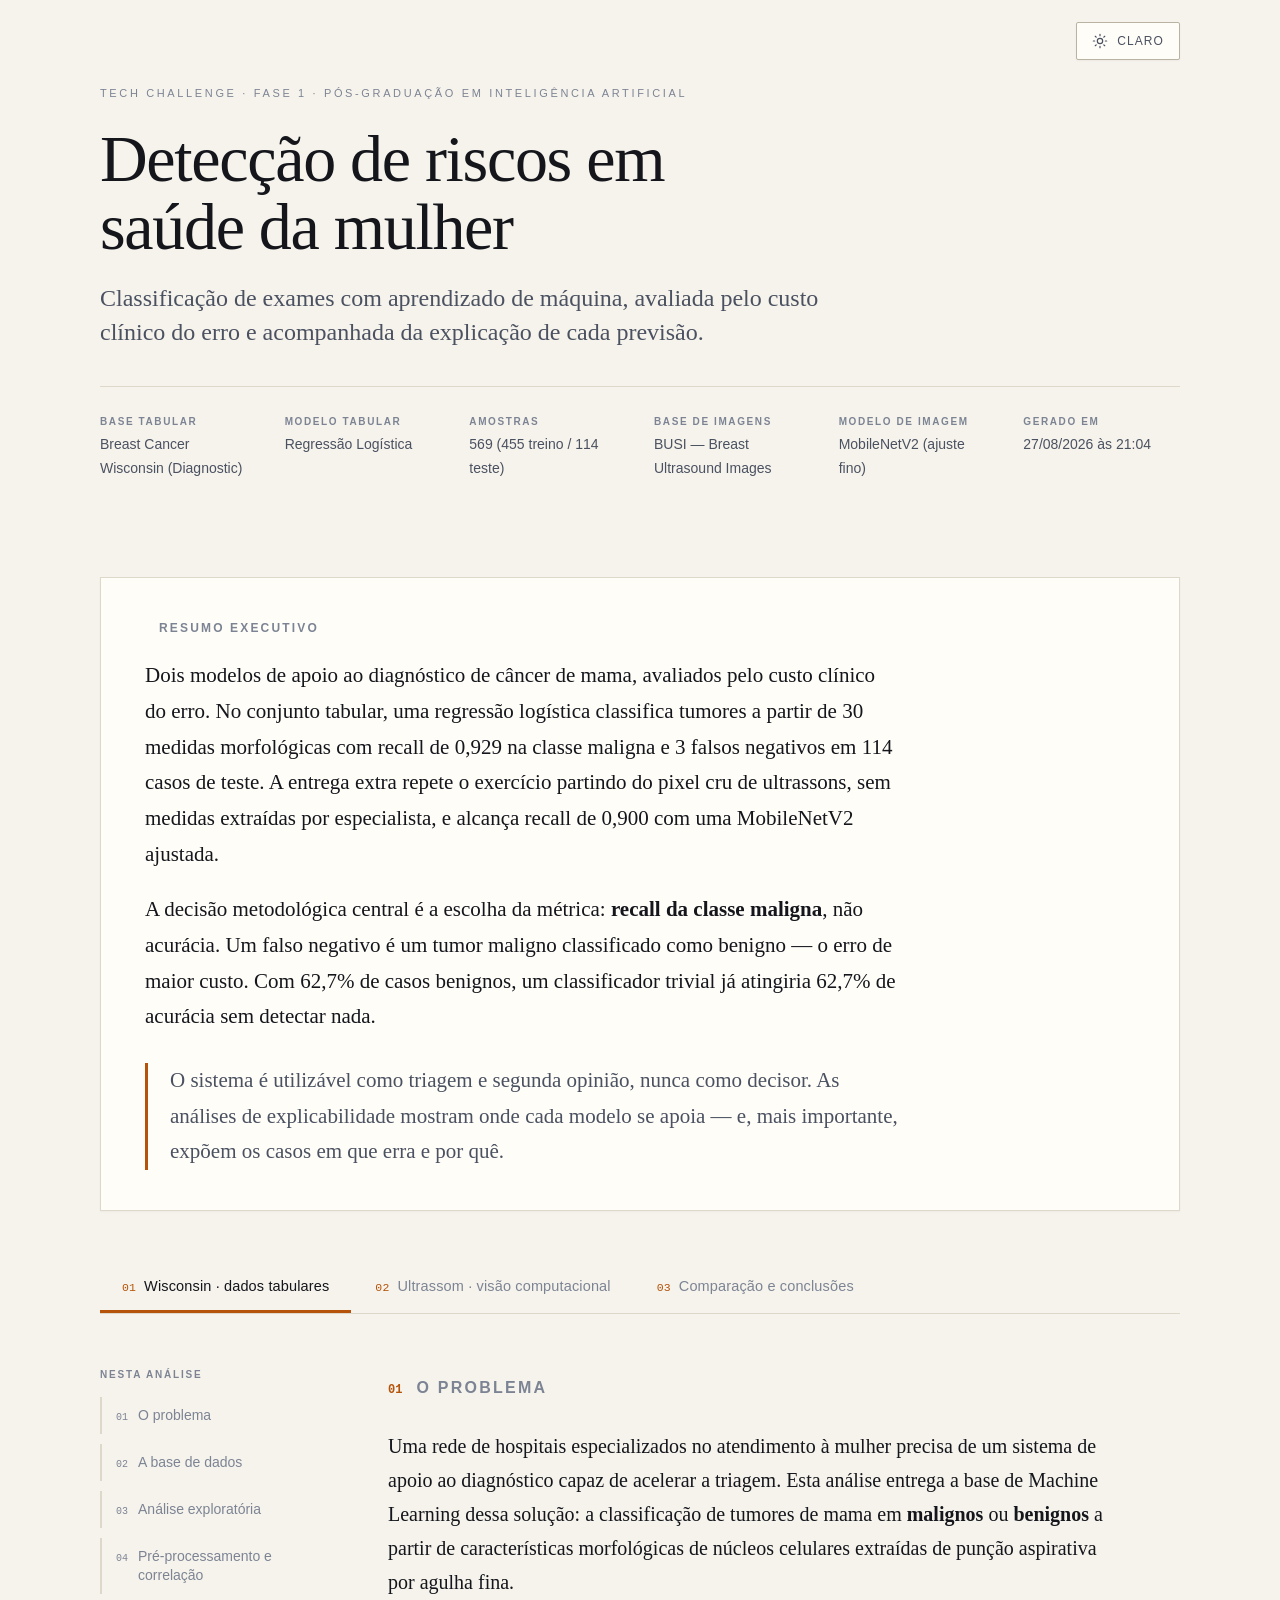
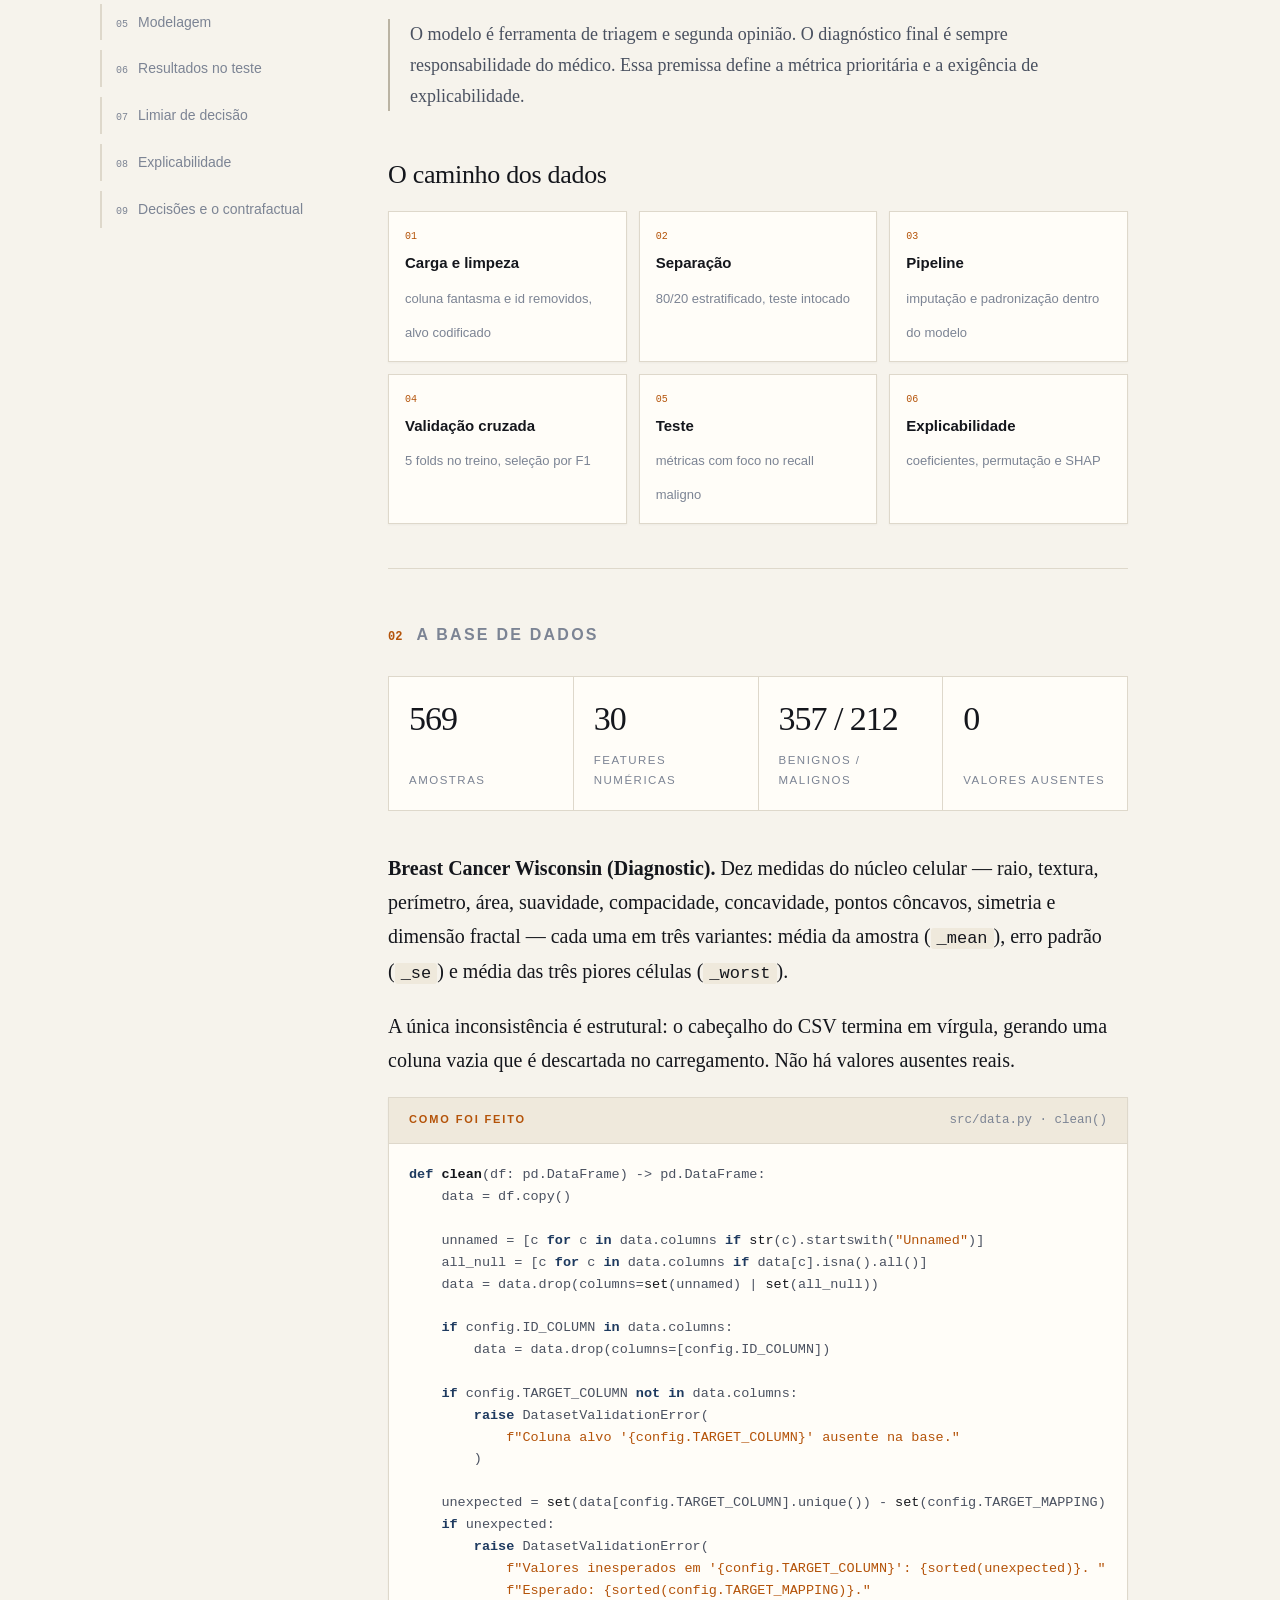
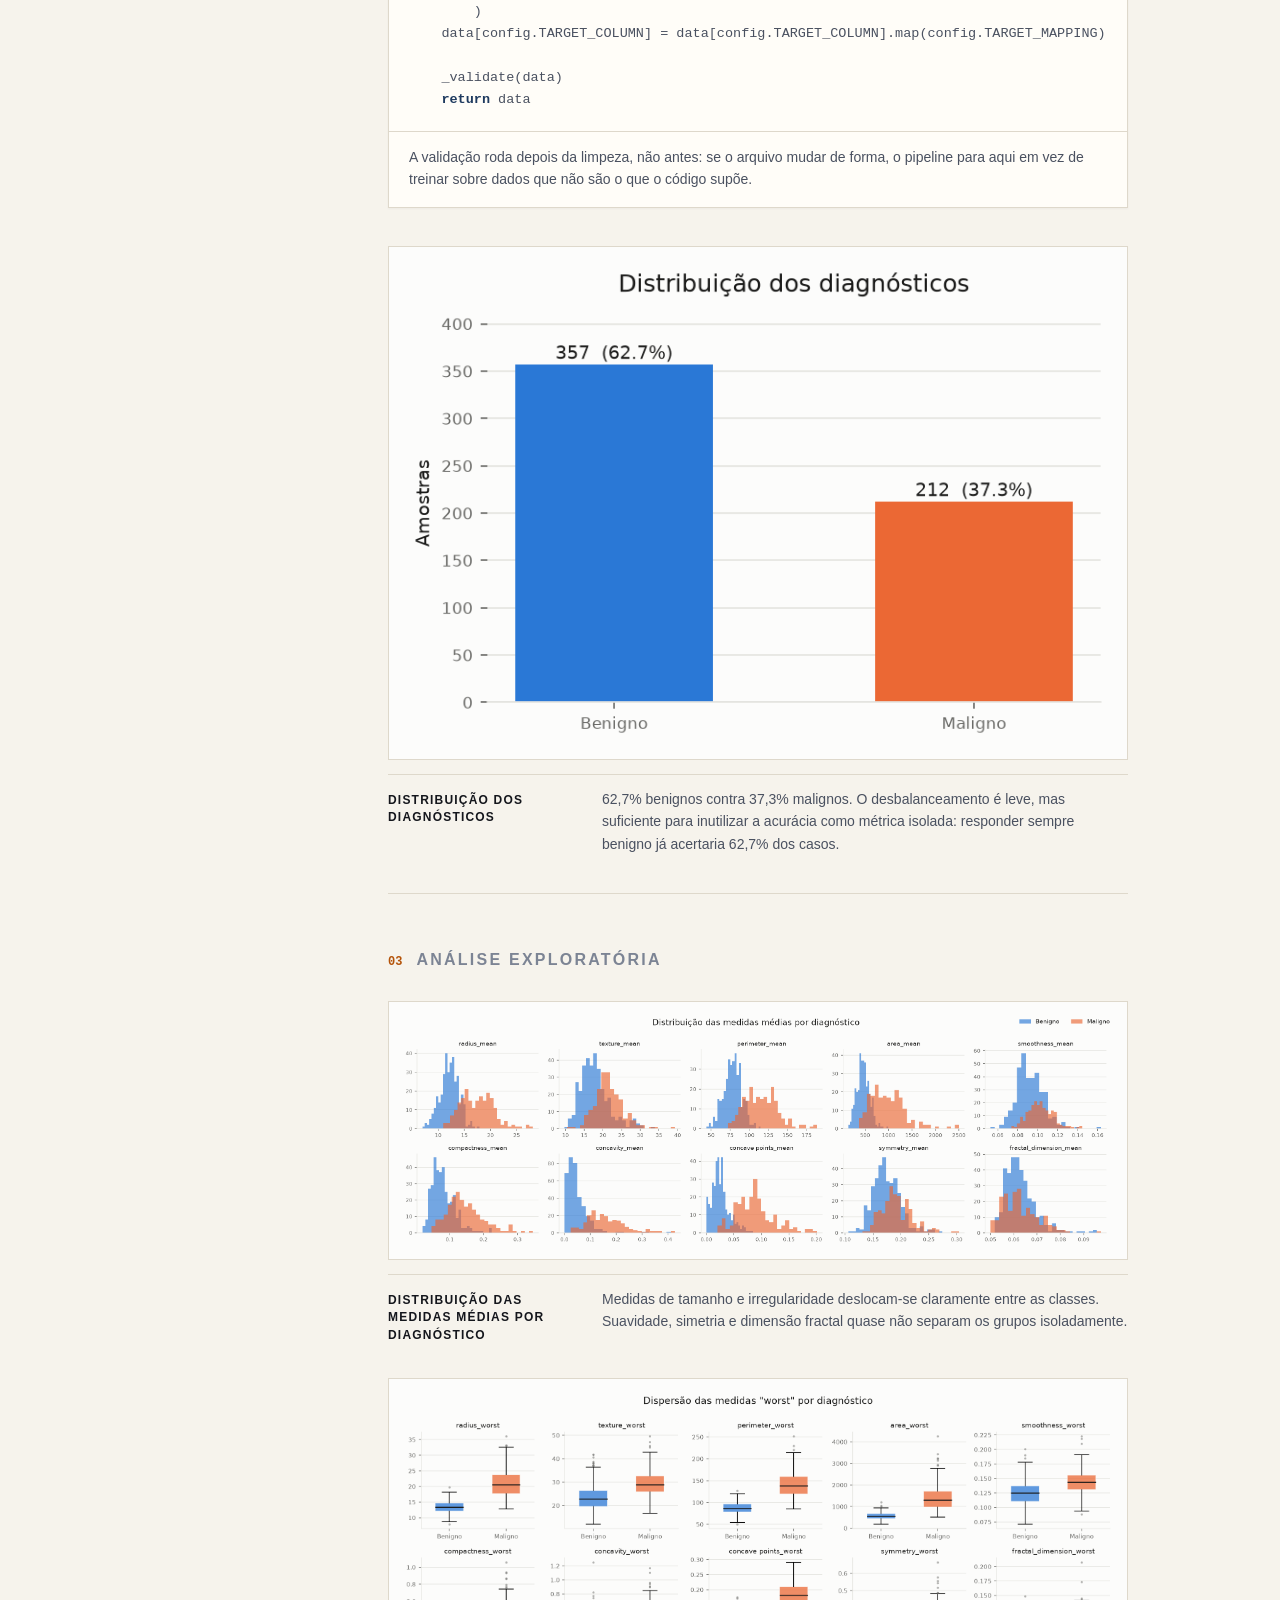
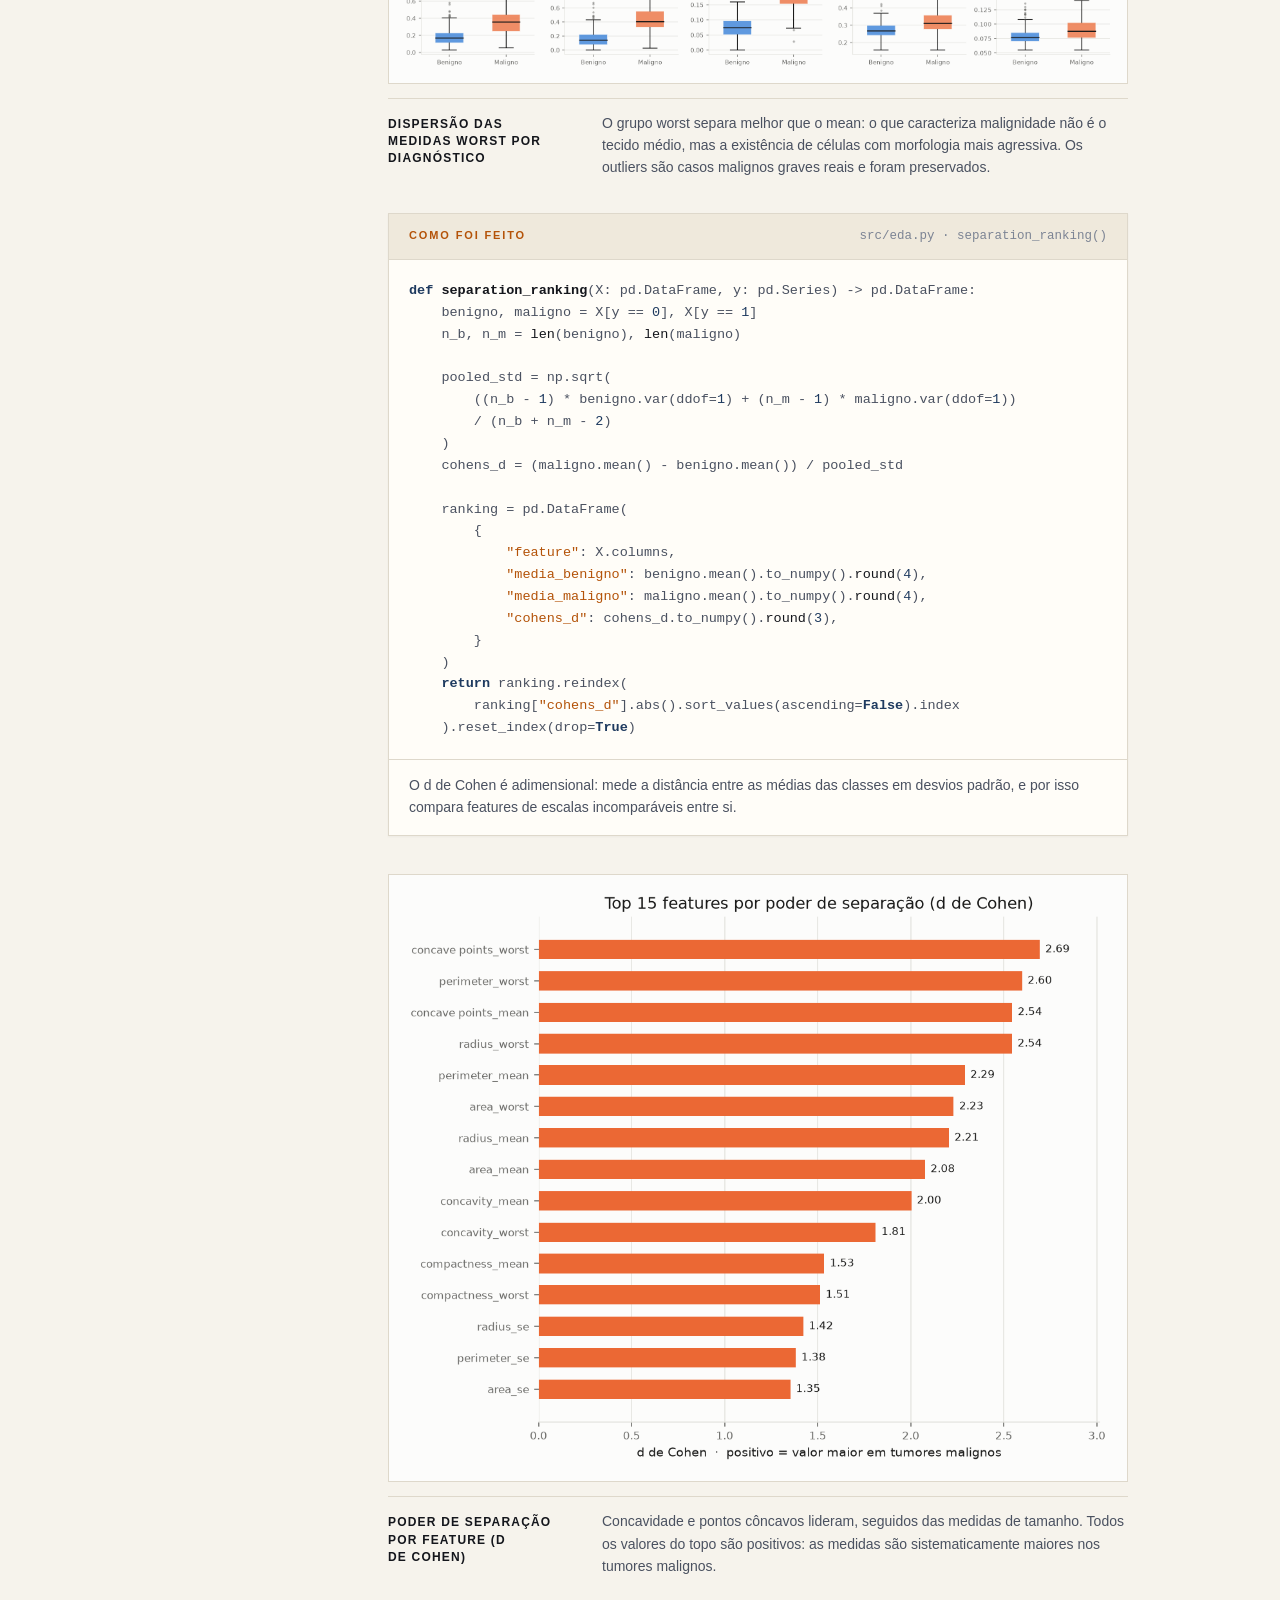
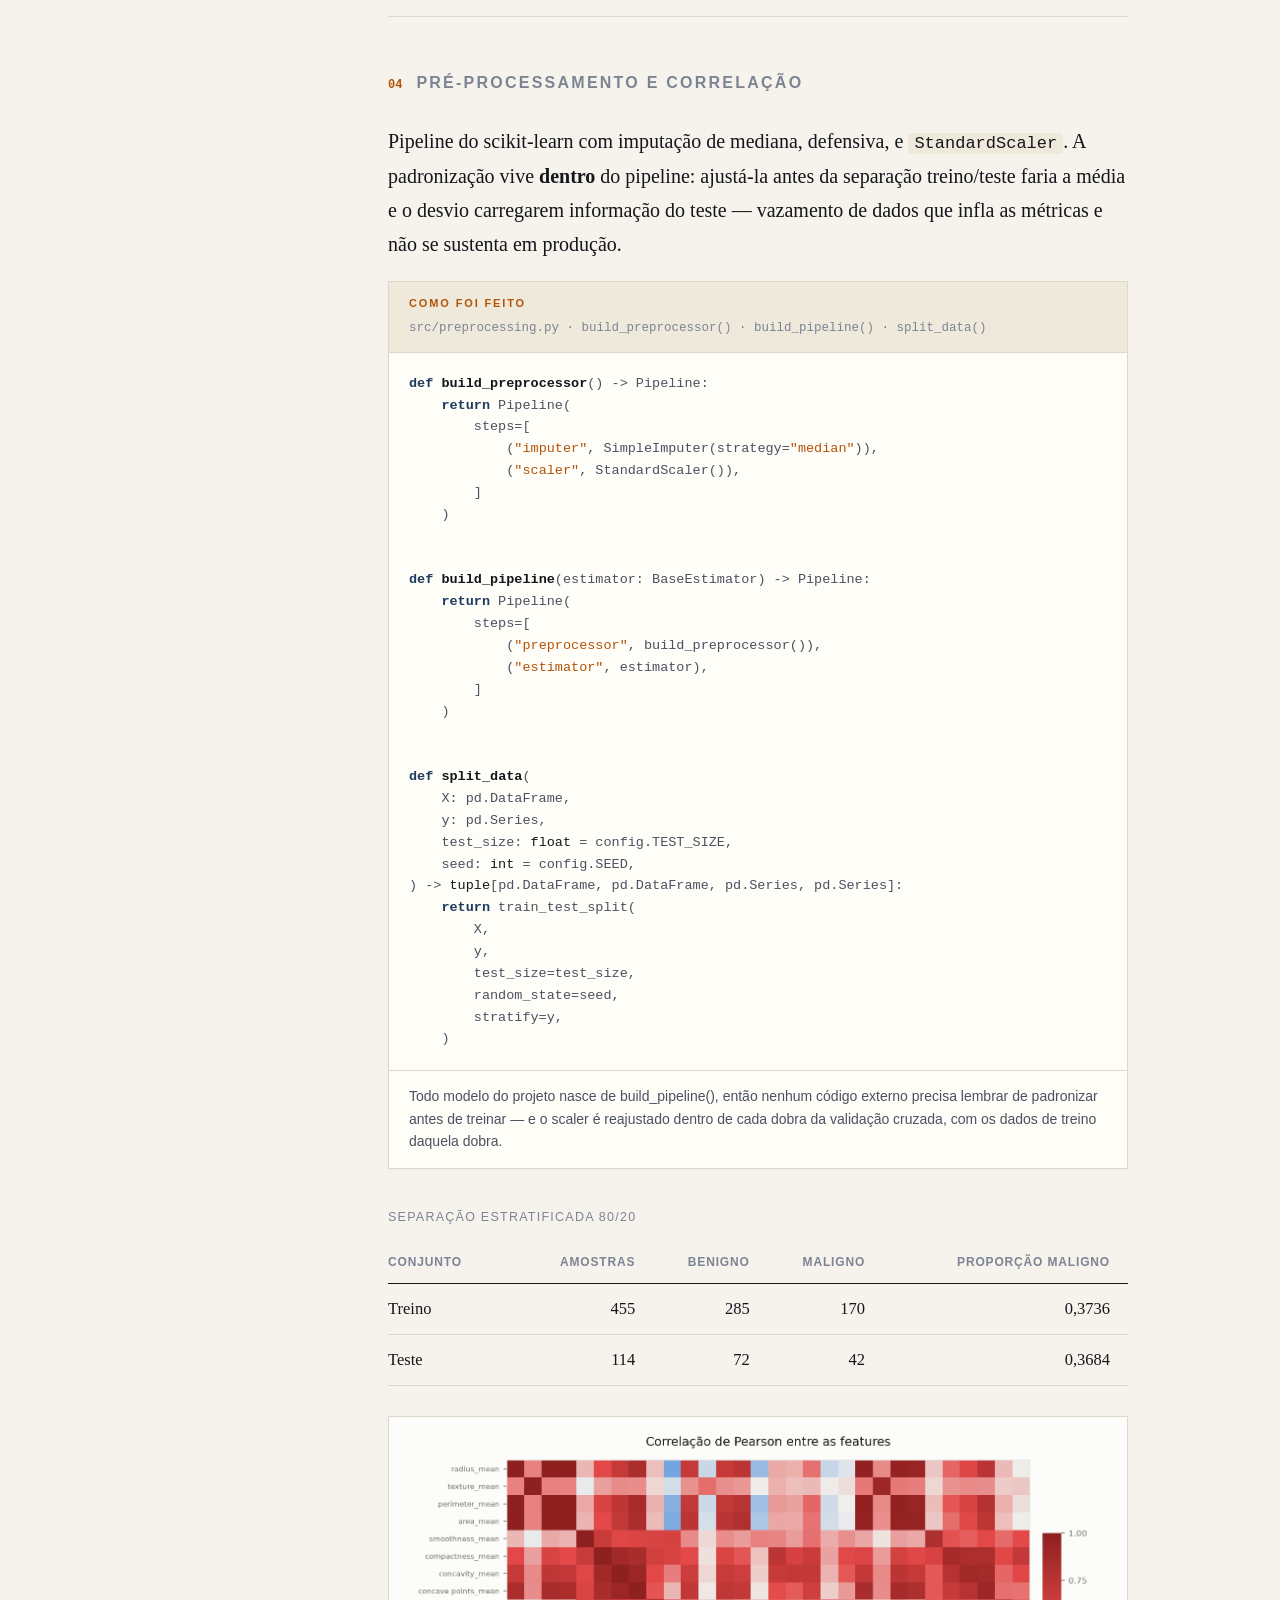
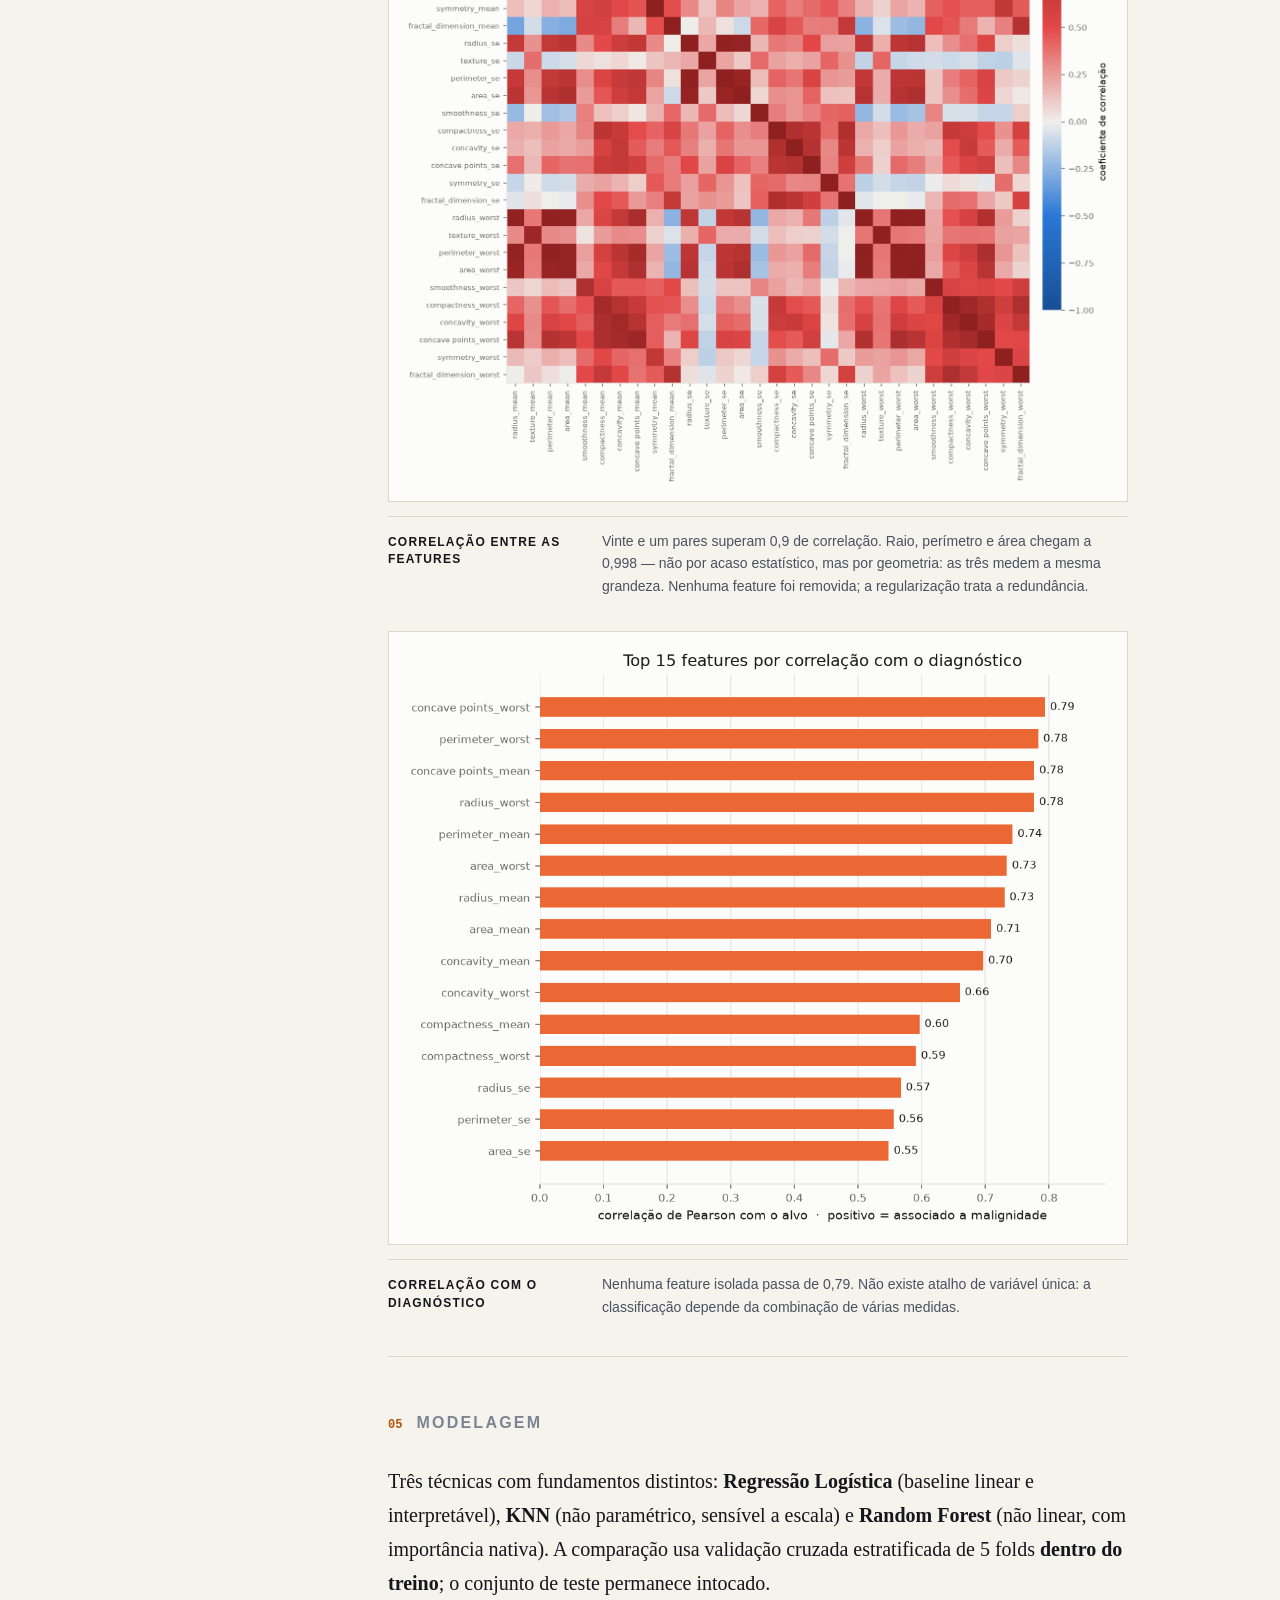
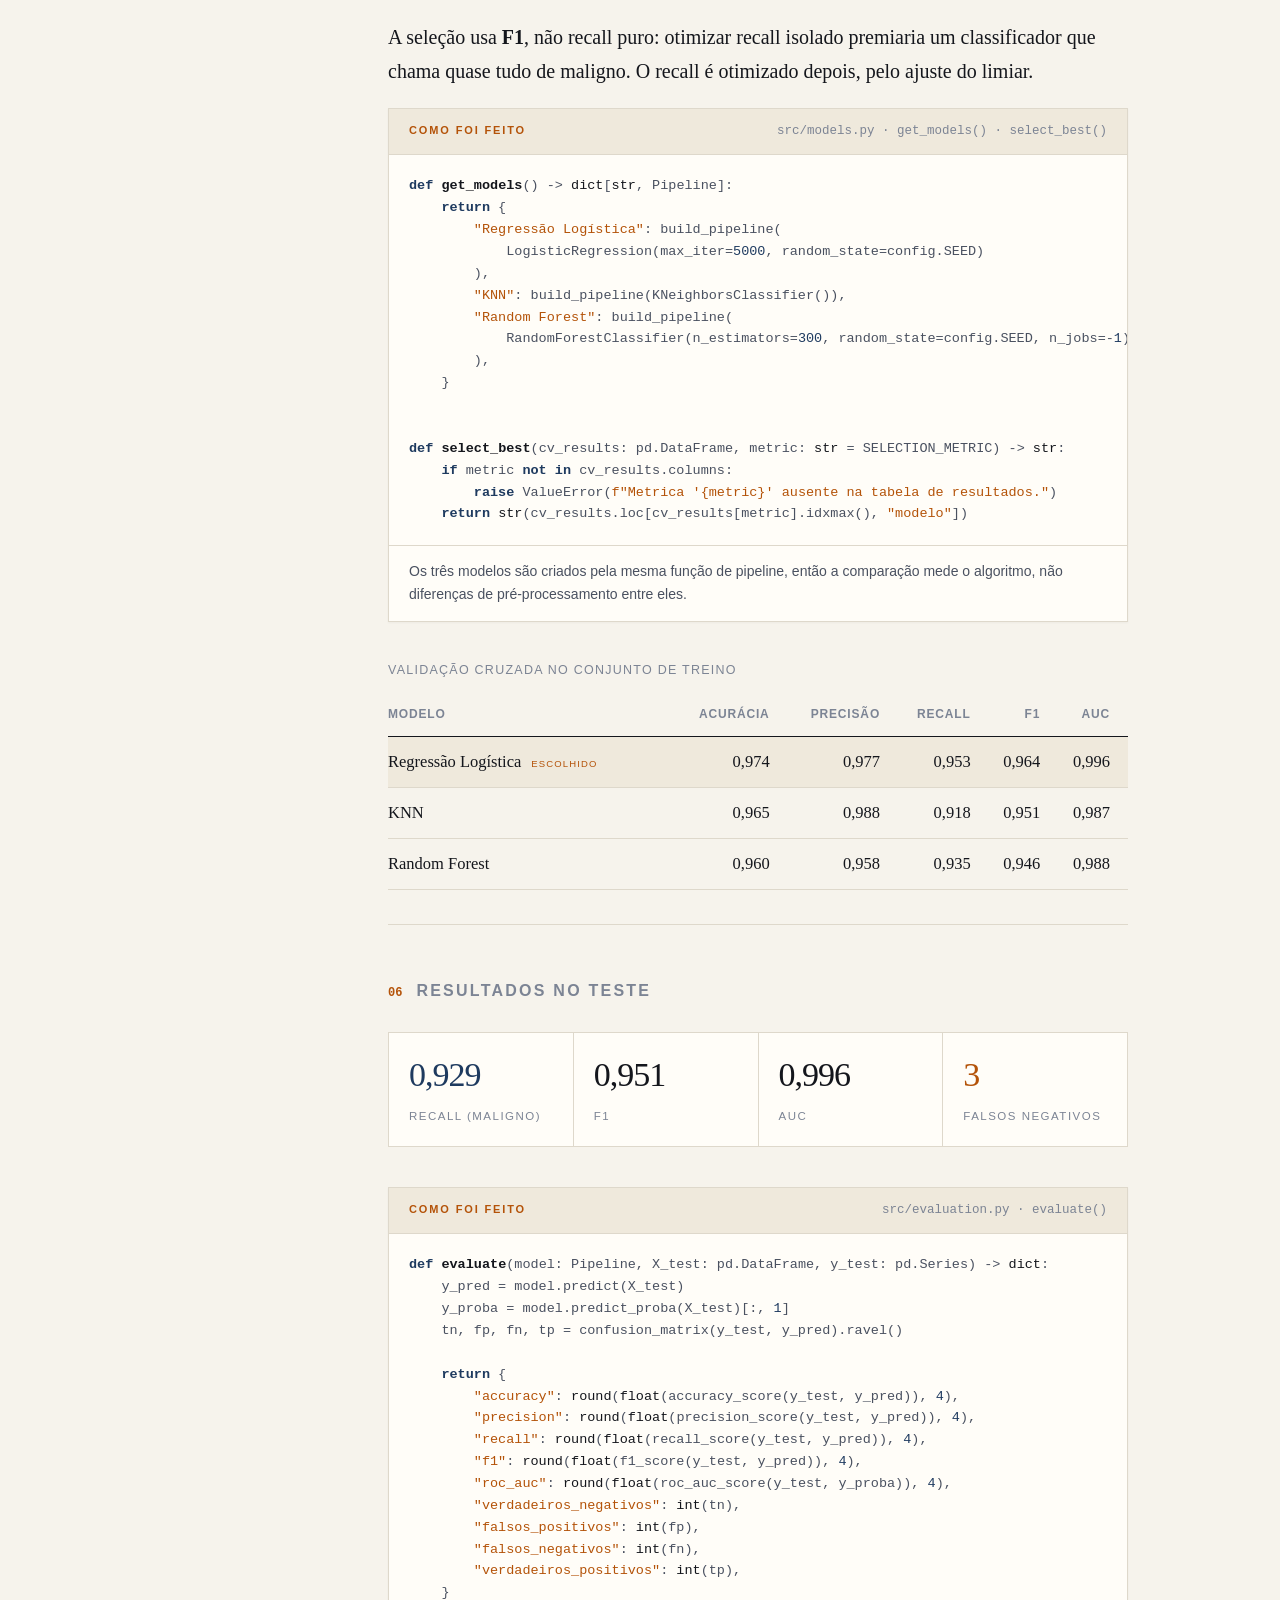
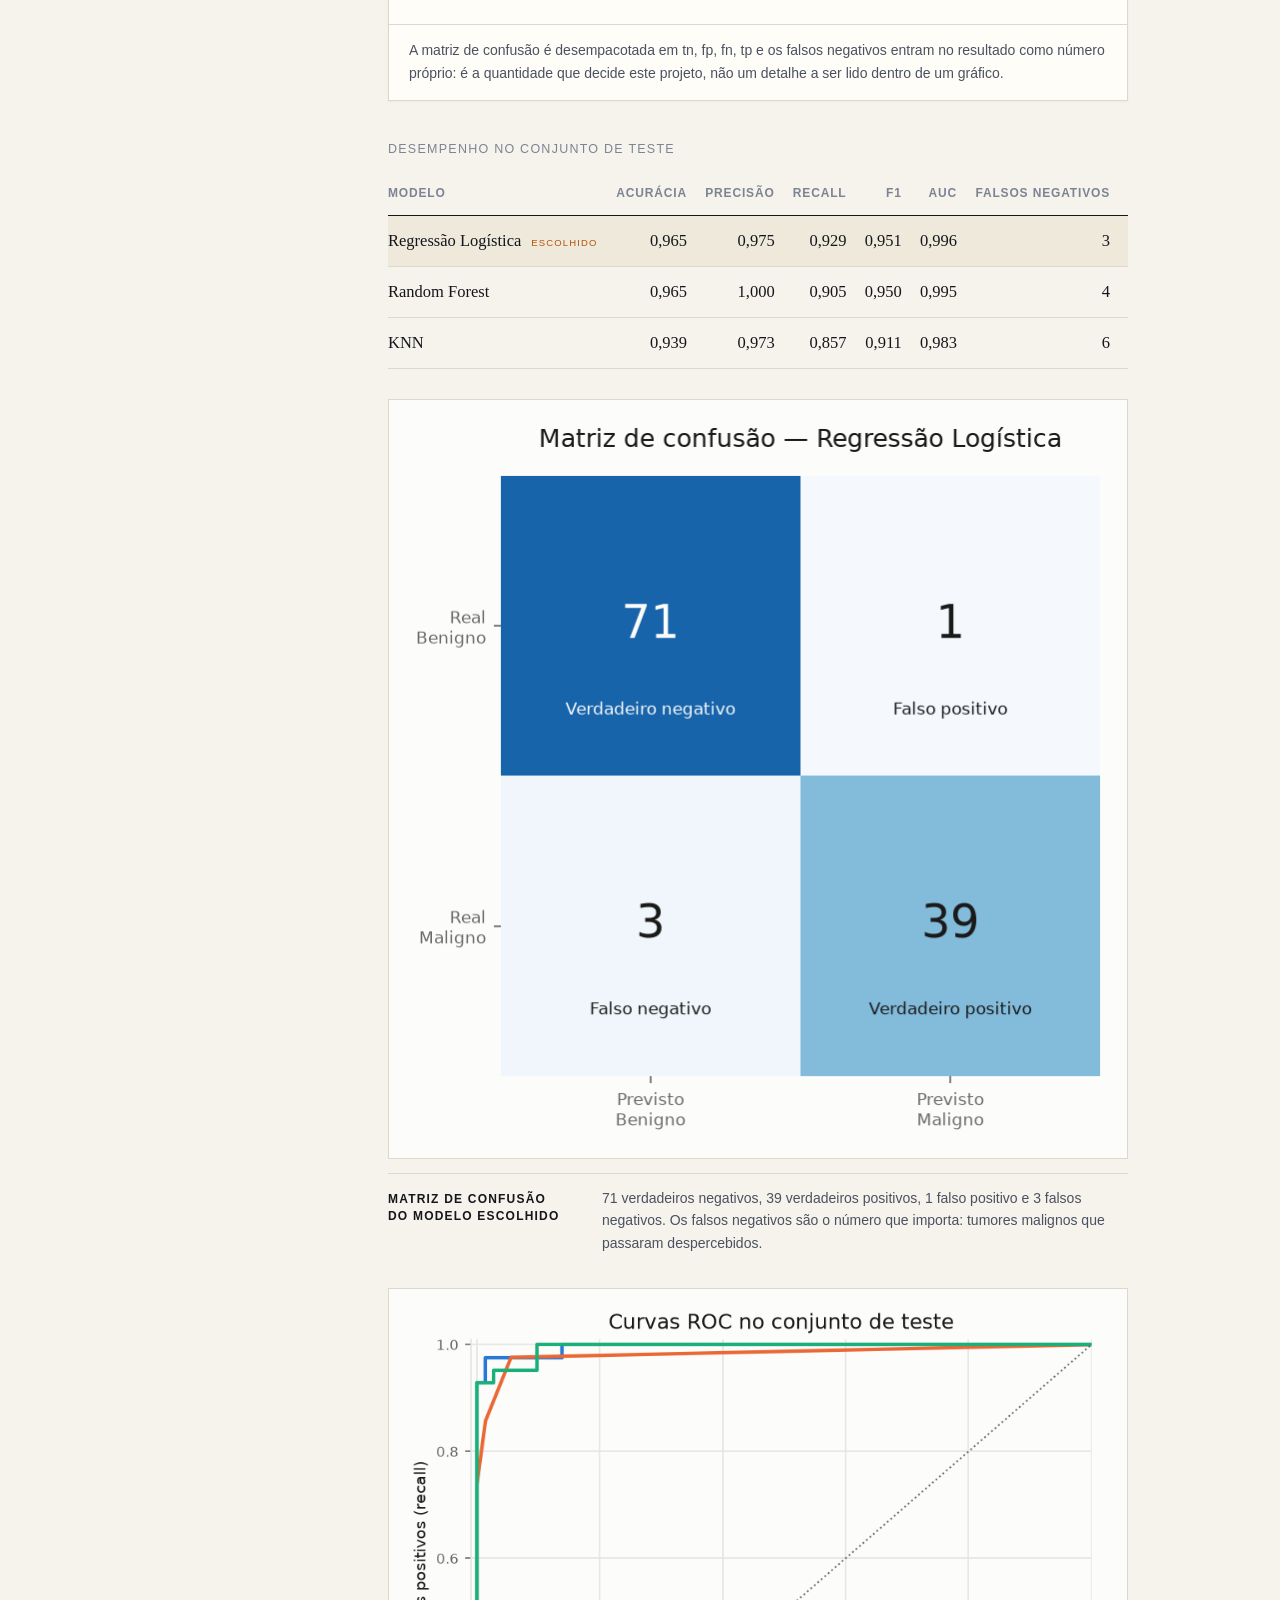
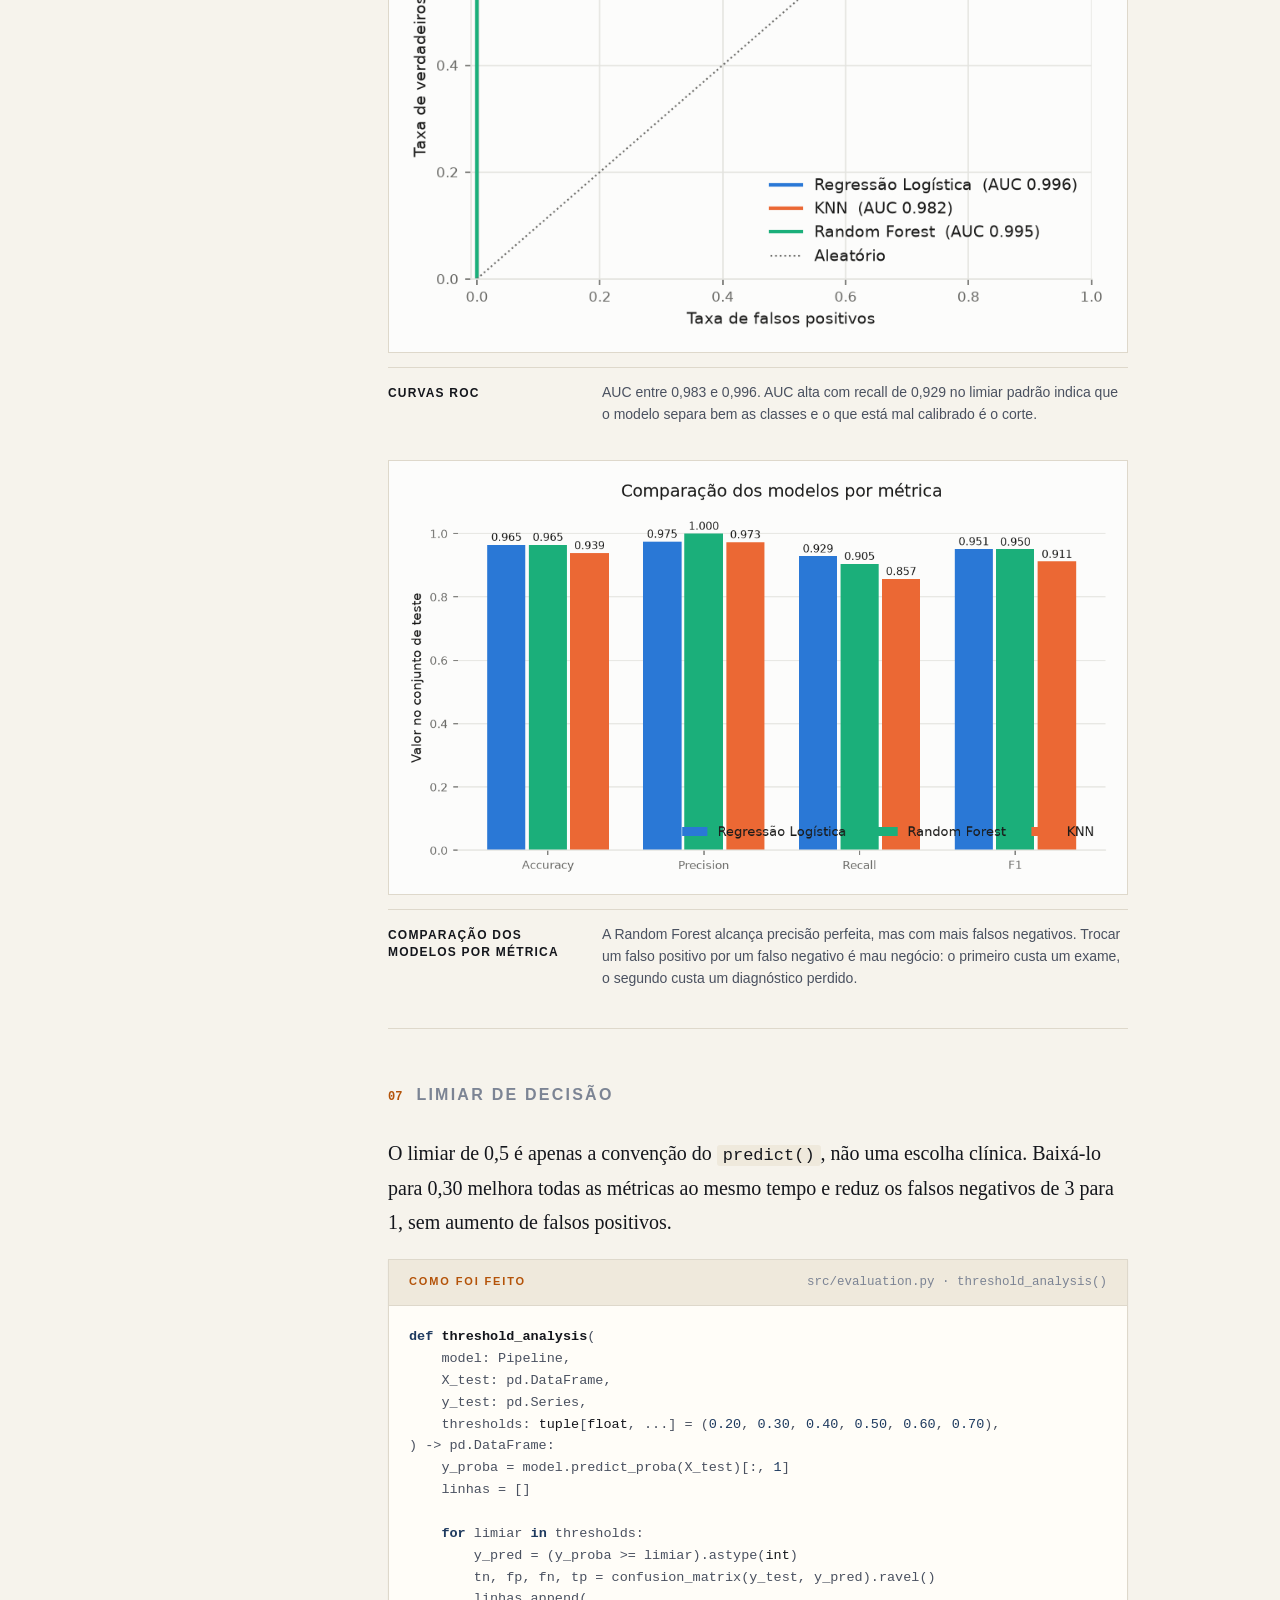
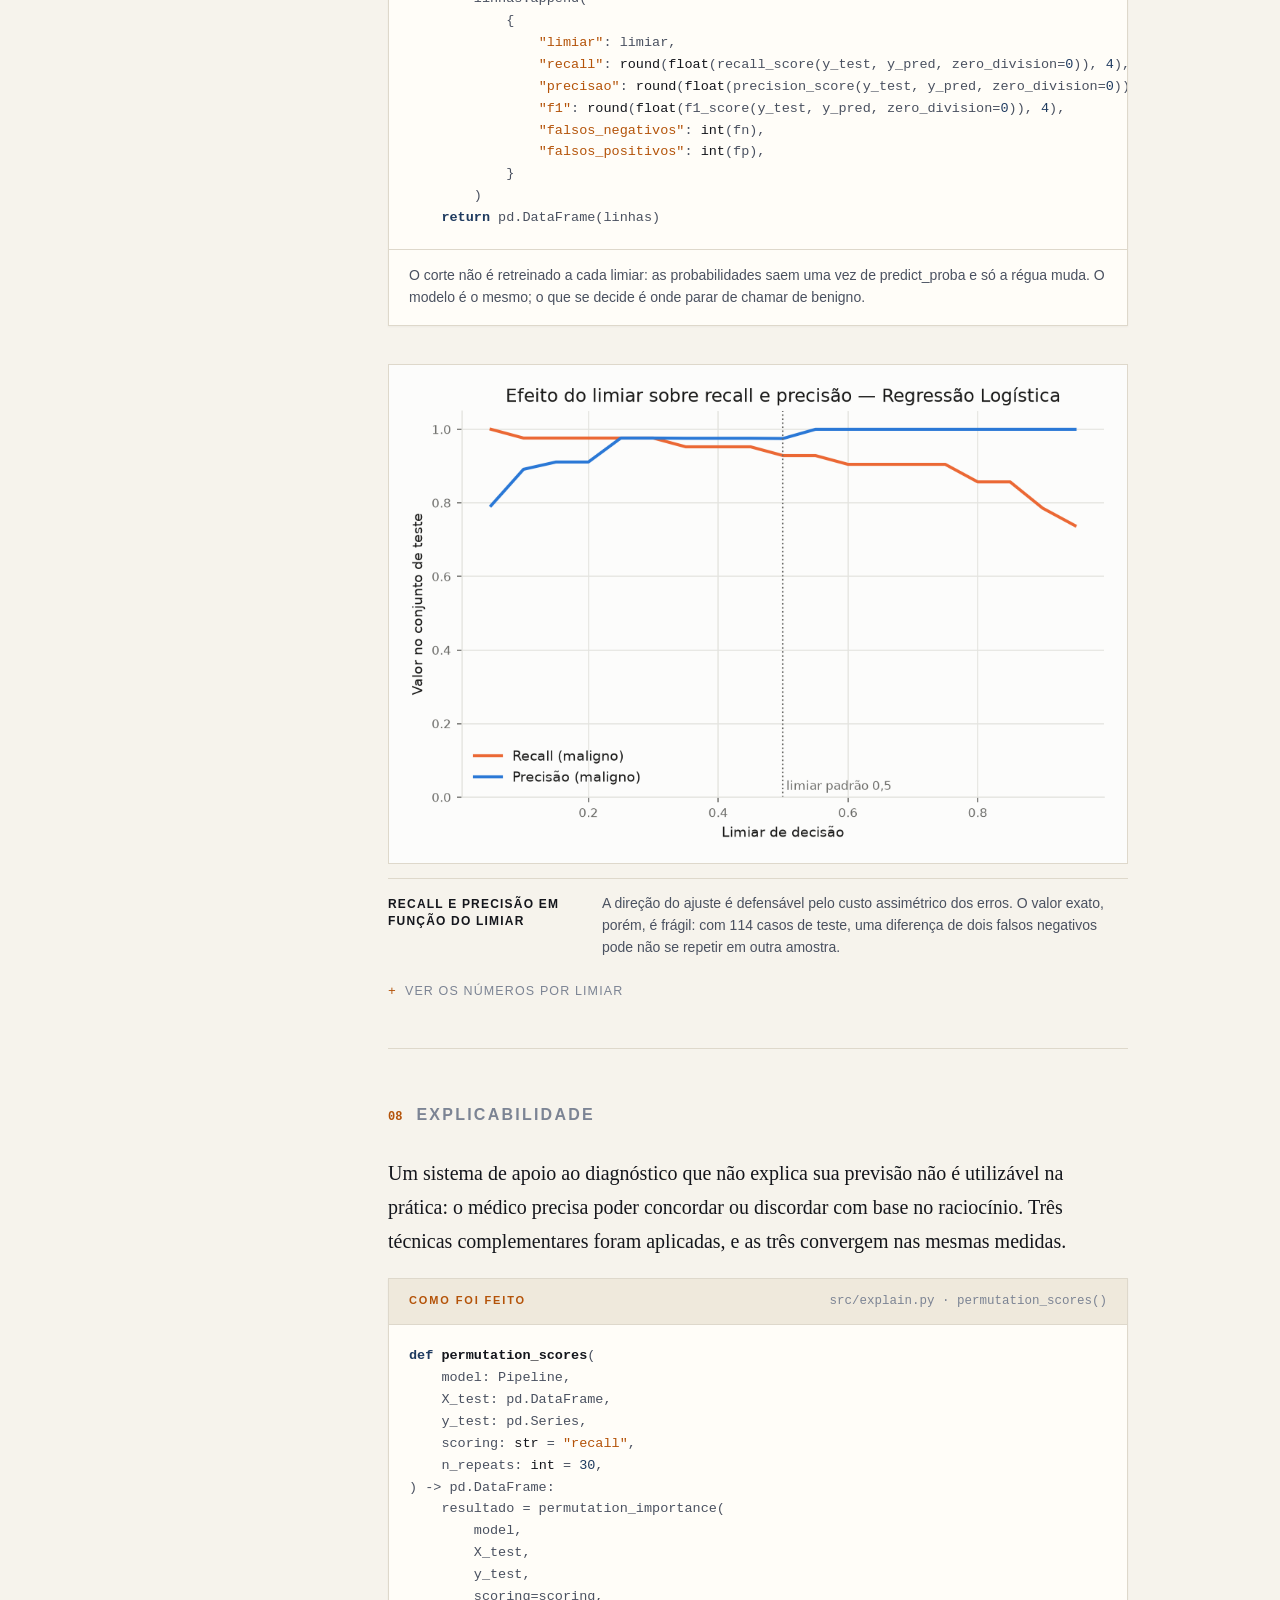
==== commit dce9ad73: "feat(report): rebuild the visual report around a single text measure and the code behind each step" ====
--- a/results/reports/index.html
+++ b/results/reports/index.html
@@ -4,85 +4,160 @@
 <meta charset="utf-8">
 <meta name="viewport" content="width=device-width, initial-scale=1">
 <title>Detecção de Riscos em Saúde da Mulher — Tech Challenge Fase 1</title>
+<meta name="description" content="Classificação de exames com aprendizado de máquina, avaliada pelo custo clínico do erro.">
 <style>
 :root {
-  --papel: #f7f4ee;
-  --papel-cartao: #fffdf9;
-  --tinta: #16150f;
-  --tinta-media: #55524a;
-  --tinta-fraca: #8b8779;
-  --linha: #ddd7c9;
-  --linha-forte: #b8b1a0;
-  --laranja: #c2551f;
-  --destaque-fundo: #f0ece0;
+  color-scheme: light dark;
+
+  --papel: #f6f3ec;
+  --papel-cartao: #fffdf8;
+  --papel-fundo: #efebe1;
+  --tinta: #14161c;
+  --tinta-media: #4a5160;
+  --tinta-fraca: #7c8494;
+  --linha: #ded8cb;
+  --linha-forte: #bab3a3;
+  --marinho: #1e3a5f;
+  --ambar: #b45309;
+  --destaque: #efe9dc;
+  --sombra: 0 1px 2px rgba(20, 22, 28, 0.04);
+
   --serifada: "Iowan Old Style", "Palatino Linotype", Palatino, Cambria, Georgia, serif;
   --sem-serifa: Corbel, "Segoe UI", Optima, "Avenir Next", "Helvetica Neue", sans-serif;
-  --mono: Consolas, "SF Mono", "Roboto Mono", monospace;
-}
-
+  --mono: Consolas, "SF Mono", "Roboto Mono", ui-monospace, monospace;
+
+  /* A largura do texto e a unidade de medida da pagina: a coluna de conteudo
+     tem exatamente a mesma largura da linha de texto confortavel, entao
+     paragrafos, figuras, tabelas e legendas dividem a mesma margem esquerda e
+     a mesma margem direita. Nada fica em bloco estreito sob uma imagem larga. */
+  --medida: 74ch;
+  --largura: 1160px;
+  --coluna-indice: 232px;
+}
+
+/* Paleta escura, definida uma vez e aplicada em dois casos: quando o sistema
+   pede modo escuro e o leitor nao escolheu nada, ou quando ele escolheu escuro
+   explicitamente. A escolha do leitor sempre vence a do sistema. */
 @media (prefers-color-scheme: dark) {
-  :root:not([data-theme="light"]) {
-    --papel: #14140f;
-    --papel-cartao: #1c1c16;
-    --tinta: #f0ece1;
-    --tinta-media: #b3ae9f;
-    --tinta-fraca: #7d7869;
-    --linha: #33322a;
-    --linha-forte: #4b4940;
-    --laranja: #ee8f5e;
-    --destaque-fundo: #24241c;
+  :root:not([data-tema]) {
+    --papel: #12141a;
+    --papel-cartao: #191c23;
+    --papel-fundo: #0d0f14;
+    --tinta: #eef1f6;
+    --tinta-media: #aab3c2;
+    --tinta-fraca: #79818f;
+    --linha: #2a2e38;
+    --linha-forte: #3d434f;
+    --marinho: #7ea9dd;
+    --ambar: #e79a4a;
+    --destaque: #1e2129;
+    --sombra: none;
   }
 }
 
+:root[data-tema="escuro"] {
+  --papel: #12141a;
+  --papel-cartao: #191c23;
+  --papel-fundo: #0d0f14;
+  --tinta: #eef1f6;
+  --tinta-media: #aab3c2;
+  --tinta-fraca: #79818f;
+  --linha: #2a2e38;
+  --linha-forte: #3d434f;
+  --marinho: #7ea9dd;
+  --ambar: #e79a4a;
+  --destaque: #1e2129;
+  --sombra: none;
+}
+
 * { box-sizing: border-box; }
+
+html { scroll-behavior: smooth; scroll-padding-top: 96px; }
+
+@media (prefers-reduced-motion: reduce) {
+  html { scroll-behavior: auto; }
+  *, *::before, *::after { animation-duration: 0.01ms !important; transition-duration: 0.01ms !important; }
+}
 
 body {
   margin: 0;
   background: var(--papel);
   color: var(--tinta);
   font-family: var(--serifada);
-  font-size: 17px;
-  line-height: 1.65;
+  /* Corpo grande de proposito: a pagina e usada como apoio visual em video,
+     onde o texto e lido em tela compartilhada e nao a 40 cm de distancia. */
+  font-size: 20px;
+  line-height: 1.7;
   -webkit-font-smoothing: antialiased;
 }
 
-.envelope { max-width: 1080px; margin: 0 auto; padding: 0 32px 96px; }
-
-.cabecalho { padding: 72px 0 36px; border-bottom: 2px solid var(--tinta); }
+a { color: inherit; }
+
+:focus-visible {
+  outline: 2px solid var(--ambar);
+  outline-offset: 3px;
+  border-radius: 2px;
+}
+
+.pular {
+  position: absolute;
+  left: -9999px;
+  top: 0;
+  background: var(--papel-cartao);
+  color: var(--tinta);
+  padding: 12px 18px;
+  border: 1px solid var(--linha-forte);
+  font-family: var(--sem-serifa);
+  font-size: 14px;
+  z-index: 100;
+}
+.pular:focus { left: 16px; top: 16px; }
+
+/* `relative` para ancorar o alternador de tema no canto da pagina. */
+.envelope { position: relative; max-width: var(--largura); margin: 0 auto; padding: 0 40px 96px; }
+
+/* ---------------------------------------------------------------- capa --- */
+.capa { padding: 84px 0 40px; }
 
 .etiqueta {
   font-family: var(--sem-serifa);
   font-size: 11px;
-  letter-spacing: 0.22em;
-  text-transform: uppercase;
-  color: var(--tinta-fraca);
-  margin-bottom: 20px;
+  letter-spacing: 0.24em;
+  text-transform: uppercase;
+  color: var(--tinta-fraca);
+  margin-bottom: 22px;
 }
 
 h1 {
-  font-size: clamp(34px, 5.4vw, 56px);
-  line-height: 1.06;
-  margin: 0 0 18px;
+  font-size: clamp(38px, 6vw, 66px);
+  line-height: 1.03;
+  margin: 0 0 20px;
   font-weight: 400;
-  letter-spacing: -0.015em;
-}
-
-.subtitulo {
-  font-size: 20px;
+  letter-spacing: -0.02em;
+  max-width: 18ch;
+}
+
+.chamada {
+  font-size: 24px;
+  line-height: 1.45;
   color: var(--tinta-media);
-  max-width: 62ch;
-  margin: 0 0 32px;
-}
-
+  max-width: 60ch;
+  margin: 0 0 36px;
+}
+
+/* Grade, nao flex: em linha unica os campos ficam em colunas alinhadas, e
+   quando a tela encolhe eles quebram em fileiras regulares em vez de deixar
+   um campo solto na segunda linha. */
 .ficha {
-  display: flex;
-  flex-wrap: wrap;
-  gap: 14px 44px;
-  font-family: var(--sem-serifa);
-  font-size: 13px;
+  display: grid;
+  grid-template-columns: repeat(auto-fit, minmax(145px, 1fr));
+  gap: 20px 28px;
+  font-family: var(--sem-serifa);
+  font-size: 14px;
   color: var(--tinta-media);
-}
-
+  padding-top: 26px;
+  border-top: 1px solid var(--linha);
+}
 .ficha strong {
   display: block;
   font-size: 10px;
@@ -90,127 +165,311 @@
   text-transform: uppercase;
   color: var(--tinta-fraca);
   font-weight: 600;
-  margin-bottom: 2px;
-}
-
-.abas {
-  display: flex;
-  gap: 4px;
+  margin-bottom: 3px;
+}
+
+/* ------------------------------------------------------ resumo executivo --- */
+.resumo {
+  margin: 56px 0 48px;
+  padding: 40px 44px;
+  background: var(--papel-cartao);
+  border: 1px solid var(--linha);
+  box-shadow: var(--sombra);
+}
+
+.resumo h2 {
+  font-family: var(--sem-serifa);
+  font-size: 12px;
+  letter-spacing: 0.18em;
+  text-transform: uppercase;
+  color: var(--tinta-fraca);
+  margin: 0 0 20px;
+  font-weight: 600;
+}
+
+.resumo p { font-size: 21px; max-width: 72ch; }
+.resumo p:last-of-type { margin-bottom: 0; }
+
+.veredito {
+  border-left: 3px solid var(--ambar);
+  padding-left: 22px;
+  margin: 28px 0 0;
+  font-size: 19px;
+  color: var(--tinta-media);
+}
+
+/* ---------------------------------------------------------------- abas --- */
+.barra-abas {
   position: sticky;
   top: 0;
-  z-index: 10;
+  z-index: 20;
   background: var(--papel);
   border-bottom: 1px solid var(--linha);
-}
+  display: flex;
+  align-items: center;
+  gap: 16px;
+}
+
+.abas { display: flex; gap: 2px; overflow-x: auto; scrollbar-width: none; min-width: 0; }
+.abas::-webkit-scrollbar { display: none; }
 
 .aba {
   appearance: none;
   border: none;
   background: none;
   cursor: pointer;
-  font-family: var(--sem-serifa);
-  font-size: 13.5px;
-  color: var(--tinta-fraca);
-  padding: 20px 22px 17px;
+  white-space: nowrap;
+  font-family: var(--sem-serifa);
+  font-size: 14.5px;
+  letter-spacing: 0.01em;
+  color: var(--tinta-fraca);
+  padding: 19px 22px 16px;
   border-bottom: 3px solid transparent;
   transition: color 0.18s ease, border-color 0.18s ease;
 }
-
 .aba:hover { color: var(--tinta-media); }
-.aba[aria-selected="true"] { color: var(--tinta); border-bottom-color: var(--laranja); }
+.aba[aria-selected="true"] { color: var(--tinta); border-bottom-color: var(--ambar); }
+.aba .numero {
+  font-family: var(--mono);
+  font-size: 11.5px;
+  color: var(--ambar);
+  margin-right: 8px;
+}
+
+/* Alternador de tema no topo direito da pagina — posicionado no envelope, nao
+   na janela: ele fica onde a pagina comeca e sai de cena com a rolagem, em vez
+   de acompanhar a tela e cobrir conteudo. */
+.tema {
+  position: absolute;
+  top: 22px;
+  right: 40px;
+  z-index: 60;
+  display: inline-flex;
+  align-items: center;
+  gap: 9px;
+  appearance: none;
+  cursor: pointer;
+  background: var(--papel-cartao);
+  border: 1px solid var(--linha-forte);
+  color: var(--tinta-media);
+  font-family: var(--sem-serifa);
+  font-size: 12px;
+  letter-spacing: 0.09em;
+  text-transform: uppercase;
+  padding: 10px 15px;
+  border-radius: 2px;
+  box-shadow: var(--sombra);
+  transition: color 0.18s ease, border-color 0.18s ease;
+}
+.tema:hover { color: var(--tinta); border-color: var(--tinta-fraca); }
+.tema svg { width: 16px; height: 16px; flex: none; }
+.tema [data-icone] { display: none; }
+.tema[data-estado="claro"] [data-icone="claro"],
+.tema[data-estado="escuro"] [data-icone="escuro"] { display: block; }
+
+@media (max-width: 860px) {
+  .tema .rotulo-tema { position: absolute; width: 1px; height: 1px; overflow: hidden; clip-path: inset(50%); }
+  .tema { padding: 10px 11px; top: 16px; right: 20px; }
+}
 
 .painel[hidden] { display: none; }
 
-section { padding: 56px 0 8px; border-bottom: 1px solid var(--linha); }
+/* --------------------------------------------------------------- corpo --- */
+.corpo {
+  display: grid;
+  grid-template-columns: var(--coluna-indice) minmax(0, 1fr);
+  gap: 56px;
+  align-items: start;
+}
+
+/* --------------------------------------------------------------- indice --- */
+.indice { position: sticky; top: 78px; padding-top: 52px; }
+
+.indice h2 {
+  font-family: var(--sem-serifa);
+  font-size: 10px;
+  letter-spacing: 0.18em;
+  text-transform: uppercase;
+  color: var(--tinta-fraca);
+  margin: 0 0 14px;
+  font-weight: 600;
+}
+
+.indice ol { list-style: none; margin: 0; padding: 0; }
+
+.indice a {
+  display: flex;
+  gap: 10px;
+  align-items: baseline;
+  text-decoration: none;
+  font-family: var(--sem-serifa);
+  font-size: 14px;
+  line-height: 1.35;
+  color: var(--tinta-fraca);
+  padding: 9px 0 9px 14px;
+  border-left: 2px solid var(--linha);
+  transition: color 0.18s ease, border-color 0.18s ease;
+}
+.indice a:hover { color: var(--tinta-media); }
+.indice a[aria-current="true"] { color: var(--tinta); border-left-color: var(--ambar); }
+.indice .numero { font-family: var(--mono); font-size: 10px; color: var(--tinta-fraca); }
+
+/* -------------------------------------------------------------- secoes --- */
+/* Toda a coluna de leitura cabe na medida do texto. Como figuras, tabelas,
+   indicadores e legendas sao filhos dela, todos terminam na mesma margem
+   direita — o alinhamento vem da estrutura, nao de ajuste caso a caso. */
+.conteudo { min-width: 0; max-width: var(--medida); padding-top: 8px; }
+
+section { padding: 52px 0 4px; border-bottom: 1px solid var(--linha); scroll-margin-top: 96px; }
 section:last-child { border-bottom: none; }
 
-h2 {
-  font-size: 15px;
+section > h2 {
+  font-size: 16px;
   font-family: var(--sem-serifa);
   font-weight: 600;
   letter-spacing: 0.14em;
   text-transform: uppercase;
   color: var(--tinta-fraca);
-  margin: 0 0 26px;
+  margin: 0 0 28px;
   display: flex;
   align-items: baseline;
   gap: 14px;
 }
-
-h2::before {
+section > h2::before {
   content: attr(data-numero);
   font-family: var(--mono);
   font-size: 12px;
-  color: var(--laranja);
+  color: var(--ambar);
   letter-spacing: 0;
 }
 
 h3 {
-  font-size: 23px;
+  font-size: 26px;
   font-weight: 400;
-  margin: 40px 0 14px;
-  letter-spacing: -0.01em;
-}
-
-p { max-width: 68ch; margin: 0 0 18px; }
+  margin: 42px 0 14px;
+  letter-spacing: -0.012em;
+}
+
+p { max-width: none; margin: 0 0 20px; }
 
 p.nota {
-  font-size: 15px;
+  font-size: 18px;
   color: var(--tinta-media);
   border-left: 2px solid var(--linha-forte);
-  padding-left: 18px;
+  padding-left: 20px;
 }
 
 strong { font-weight: 600; }
 
 code {
   font-family: var(--mono);
-  font-size: 0.86em;
-  background: var(--destaque-fundo);
-  padding: 1px 5px;
+  font-size: 0.85em;
+  background: var(--destaque);
+  padding: 1px 6px;
   border-radius: 3px;
 }
 
-ul { max-width: 68ch; padding-left: 20px; margin: 0 0 18px; }
-li { margin-bottom: 8px; }
-
+ul { max-width: none; padding-left: 24px; margin: 0 0 22px; }
+li { margin-bottom: 10px; }
+li::marker { color: var(--tinta-fraca); }
+
+/* --------------------------------------------------------- indicadores --- */
 .indicadores {
   display: grid;
-  grid-template-columns: repeat(auto-fit, minmax(158px, 1fr));
+  grid-template-columns: repeat(auto-fit, minmax(170px, 1fr));
   gap: 1px;
   background: var(--linha);
   border: 1px solid var(--linha);
+  margin: 4px 0 40px;
+}
+
+.indicador {
+  background: var(--papel-cartao);
+  padding: 24px 20px 20px;
+  display: flex;
+  flex-direction: column;
+}
+
+/* O numero nunca quebra em duas linhas: um "357 / 212" partido ao meio
+   desalinha o rotulo do cartao vizinho. O rotulo fica colado na base para
+   que todos os cartoes leiam na mesma altura. */
+.indicador .valor {
+  font-size: 34px;
+  line-height: 1.05;
+  letter-spacing: -0.03em;
+  display: block;
+  margin-bottom: 14px;
+  white-space: nowrap;
+  font-variant-numeric: tabular-nums;
+}
+
+.indicador .rotulo:last-child { margin-top: auto; }
+
+.indicador .rotulo {
+  font-family: var(--sem-serifa);
+  font-size: 11.5px;
+  letter-spacing: 0.13em;
+  text-transform: uppercase;
+  color: var(--tinta-fraca);
+  display: block;
+}
+
+.indicador.alerta .valor { color: var(--ambar); }
+.indicador.marcado .valor { color: var(--marinho); }
+
+/* -------------------------------------------------------------- fluxo --- */
+/* Tres colunas, nao seis: na medida do texto, seis cartoes deixavam cada
+   etapa com uma palavra por linha. Duas fileiras de tres respiram melhor e
+   sao legiveis a distancia, que e como a pagina sera lida no video. */
+.fluxo {
+  display: grid;
+  grid-template-columns: repeat(3, minmax(0, 1fr));
+  gap: 12px;
   margin: 8px 0 40px;
 }
 
-.indicador { background: var(--papel-cartao); padding: 22px 20px 20px; }
-
-.indicador .valor {
-  font-size: 40px;
-  line-height: 1;
-  letter-spacing: -0.02em;
+@media (max-width: 620px) { .fluxo { grid-template-columns: repeat(2, minmax(0, 1fr)); } }
+@media (max-width: 420px) { .fluxo { grid-template-columns: minmax(0, 1fr); } }
+
+.etapa {
+  background: var(--papel-cartao);
+  border: 1px solid var(--linha);
+  padding: 16px 16px 14px;
+  position: relative;
+  box-shadow: var(--sombra);
+}
+
+.etapa .ordem {
+  font-family: var(--mono);
+  font-size: 10px;
+  color: var(--ambar);
   display: block;
-  margin-bottom: 10px;
-  font-variant-numeric: tabular-nums;
-}
-
-.indicador .rotulo {
-  font-family: var(--sem-serifa);
-  font-size: 10.5px;
-  letter-spacing: 0.13em;
-  text-transform: uppercase;
-  color: var(--tinta-fraca);
+  margin-bottom: 8px;
+}
+
+.etapa .nome {
+  font-family: var(--sem-serifa);
+  font-size: 15px;
+  font-weight: 600;
   display: block;
-}
-
-.indicador.alerta .valor { color: var(--laranja); }
-
-.rolagem { overflow-x: auto; margin: 0 0 32px; }
+  margin-bottom: 6px;
+  line-height: 1.3;
+}
+
+.etapa .detalhe {
+  font-family: var(--sem-serifa);
+  font-size: 13px;
+  color: var(--tinta-fraca);
+  line-height: 1.45;
+}
+
+/* ------------------------------------------------------------- tabelas --- */
+.rolagem { overflow-x: auto; margin: 0 0 30px; }
 
 table {
   border-collapse: collapse;
   width: 100%;
-  font-size: 15px;
+  font-size: 16.5px;
   font-variant-numeric: tabular-nums;
 }
 
@@ -218,19 +477,23 @@
   caption-side: top;
   text-align: left;
   font-family: var(--sem-serifa);
+  font-size: 12.5px;
+  letter-spacing: 0.1em;
+  text-transform: uppercase;
+  color: var(--tinta-fraca);
+  padding-bottom: 12px;
+}
+
+/* As celulas quebram linha. Numeros nao tem onde quebrar e continuam inteiros;
+   quem quebra e o texto corrido — antes ele forcava a tabela para alem da
+   coluna de leitura e a ultima coluna saia cortada na tela. */
+th, td { padding: 11px 18px 11px 0; text-align: right; vertical-align: top; }
+th:first-child, td:first-child { text-align: left; padding-left: 0; }
+td { text-wrap: pretty; }
+
+thead th {
+  font-family: var(--sem-serifa);
   font-size: 12px;
-  letter-spacing: 0.1em;
-  text-transform: uppercase;
-  color: var(--tinta-fraca);
-  padding-bottom: 10px;
-}
-
-th, td { padding: 11px 16px 11px 0; text-align: right; white-space: nowrap; }
-th:first-child, td:first-child { text-align: left; padding-left: 0; }
-
-thead th {
-  font-family: var(--sem-serifa);
-  font-size: 11.5px;
   font-weight: 600;
   letter-spacing: 0.07em;
   text-transform: uppercase;
@@ -239,7 +502,7 @@
 }
 
 tbody tr { border-bottom: 1px solid var(--linha); }
-tbody tr.destacada { background: var(--destaque-fundo); }
+tbody tr.destacada { background: var(--destaque); }
 
 tbody tr.destacada td:first-child::after {
   content: "escolhido";
@@ -247,11 +510,12 @@
   font-size: 9.5px;
   letter-spacing: 0.12em;
   text-transform: uppercase;
-  color: var(--laranja);
+  color: var(--ambar);
   margin-left: 10px;
 }
 
-figure { margin: 0 0 38px; }
+/* ------------------------------------------------------------- figuras --- */
+figure { margin: 0 0 34px; }
 
 figure img {
   display: block;
@@ -259,93 +523,696 @@
   height: auto;
   background: #fcfcfb;
   border: 1px solid var(--linha);
-  padding: 10px;
-}
-
+  padding: 12px;
+}
+
+/* Legenda em duas colunas, ocupando toda a largura da figura: o titulo fica
+   na coluna estreita da esquerda e a leitura corre pela linha inteira. Antes a
+   legenda tinha medida propria e formava um bloco estreito sob a imagem. */
 figcaption {
+  display: grid;
+  grid-template-columns: minmax(0, 13em) minmax(0, 1fr);
+  gap: 6px 32px;
+  align-items: baseline;
+  max-width: none;
+  margin-top: 14px;
+  padding-top: 13px;
+  border-top: 1px solid var(--linha);
+  font-family: var(--sem-serifa);
+  font-size: 14px;
+  line-height: 1.6;
+  color: var(--tinta-media);
+  text-wrap: pretty;
+}
+
+figcaption .titulo-figura {
+  color: var(--tinta);
+  font-weight: 600;
+  font-size: 12px;
+  letter-spacing: 0.1em;
+  text-transform: uppercase;
+  line-height: 1.45;
+}
+
+@media (max-width: 620px) {
+  figcaption { grid-template-columns: minmax(0, 1fr); }
+}
+
+details.dados { margin-top: 12px; }
+
+details.dados > summary {
+  cursor: pointer;
   font-family: var(--sem-serifa);
   font-size: 12.5px;
-  color: var(--tinta-fraca);
-  margin-top: 10px;
-  max-width: 68ch;
-  line-height: 1.5;
-}
-
-figcaption b { color: var(--tinta-media); font-weight: 600; }
-
+  letter-spacing: 0.09em;
+  text-transform: uppercase;
+  color: var(--tinta-fraca);
+  padding: 7px 0;
+  list-style: none;
+  display: inline-flex;
+  align-items: center;
+  gap: 8px;
+  transition: color 0.18s ease;
+}
+details.dados > summary::-webkit-details-marker { display: none; }
+details.dados > summary:hover { color: var(--tinta-media); }
+details.dados > summary::before {
+  content: "+";
+  font-family: var(--mono);
+  font-size: 13px;
+  color: var(--ambar);
+}
+details.dados[open] > summary::before { content: "−"; }
+
+details.dados .rolagem {
+  margin: 8px 0 0;
+  padding: 18px 20px;
+  background: var(--papel-cartao);
+  border: 1px solid var(--linha);
+}
+
+/* --------------------------------------------------- como foi feito --- */
+/* O codigo que executa a etapa, ao lado da prosa que a explica. E o bloco que
+   sustenta a narracao do video: da para apontar para a linha enquanto se fala
+   sobre a decisao. */
+.feito {
+  margin: 10px 0 38px;
+  border: 1px solid var(--linha);
+  background: var(--papel-cartao);
+  box-shadow: var(--sombra);
+}
+
+.feito-cabeca {
+  display: flex;
+  align-items: baseline;
+  justify-content: space-between;
+  flex-wrap: wrap;
+  gap: 6px 20px;
+  padding: 12px 20px;
+  background: var(--destaque);
+  border-bottom: 1px solid var(--linha);
+}
+
+.feito-etiqueta {
+  font-family: var(--sem-serifa);
+  font-size: 11px;
+  font-weight: 600;
+  letter-spacing: 0.17em;
+  text-transform: uppercase;
+  color: var(--ambar);
+}
+
+.feito-ref {
+  font-family: var(--mono);
+  font-size: 12.5px;
+  color: var(--tinta-fraca);
+  background: none;
+  padding: 0;
+  overflow-wrap: anywhere;
+}
+
+pre.codigo {
+  margin: 0;
+  padding: 20px;
+  overflow-x: auto;
+  font-family: var(--mono);
+  font-size: 13.5px;
+  line-height: 1.62;
+  color: var(--tinta-media);
+  tab-size: 4;
+}
+pre.codigo code {
+  background: none;
+  padding: 0;
+  font-size: inherit;
+  border-radius: 0;
+}
+
+/* Realce sobrio: palavra reservada, texto, numero e comentario. Quatro cores,
+   nao um arco-iris — o bloco continua sendo parte da pagina. */
+pre.codigo .k { color: var(--marinho); font-weight: 600; }
+pre.codigo .d { color: var(--tinta); font-weight: 600; }
+pre.codigo .b { color: var(--tinta); }
+pre.codigo .s { color: var(--ambar); }
+pre.codigo .n { color: var(--marinho); }
+pre.codigo .c { color: var(--tinta-fraca); font-style: italic; }
+
+.feito-nota {
+  margin: 0;
+  padding: 14px 20px 16px;
+  border-top: 1px solid var(--linha);
+  font-family: var(--sem-serifa);
+  font-size: 14px;
+  line-height: 1.6;
+  color: var(--tinta-media);
+  text-wrap: pretty;
+}
+
+/* ----------------------------------------------------------- decisoes --- */
+.decisoes {
+  display: grid;
+  grid-template-columns: repeat(auto-fit, minmax(300px, 1fr));
+  gap: 14px;
+  margin: 10px 0 38px;
+}
+
+/* `subgrid` alinha titulo, justificativa e contrafactual na mesma altura em
+   toda a fileira, mesmo com textos de comprimentos diferentes. Sem isso, o
+   filete do contrafactual cai em alturas distintas em cada cartao. */
+.decisao {
+  display: grid;
+  grid-template-rows: subgrid;
+  grid-row: span 3;
+  align-content: start;
+  background: var(--papel-cartao);
+  border: 1px solid var(--linha);
+  padding: 20px 22px 18px;
+  box-shadow: var(--sombra);
+}
+
+.decisao h4 {
+  margin: 0 0 14px;
+  font-family: var(--sem-serifa);
+  font-size: 16px;
+  font-weight: 600;
+  line-height: 1.35;
+  letter-spacing: 0;
+  color: var(--tinta);
+  text-wrap: balance;
+}
+
+.decisao p {
+  margin: 0;
+  font-size: 16px;
+  line-height: 1.55;
+  color: var(--tinta-media);
+  text-wrap: pretty;
+}
+
+.decisao .marca {
+  display: block;
+  font-family: var(--sem-serifa);
+  font-size: 10px;
+  font-weight: 600;
+  letter-spacing: 0.15em;
+  text-transform: uppercase;
+  color: var(--tinta-fraca);
+  margin-bottom: 4px;
+}
+
+/* O caminho que nao foi tomado leva o filete ambar: e o que justifica a
+   decisao, e precisa se distinguir dela a distancia. */
+.decisao .contra {
+  margin-top: 16px;
+  padding-top: 14px;
+  border-top: 1px solid var(--linha);
+}
+.decisao .contra .marca { color: var(--ambar); }
+
+/* -------------------------------------------------------------- aviso --- */
 .pendente {
   border: 1px dashed var(--linha-forte);
-  padding: 48px 40px;
-  margin: 48px 0;
+  padding: 48px 44px;
+  margin: 44px 0;
   background: var(--papel-cartao);
 }
-
 .pendente h3 { margin-top: 0; }
 
+/* ------------------------------------------------------------- rodape --- */
 .rodape {
-  margin-top: 72px;
+  margin-top: 64px;
   padding-top: 26px;
   border-top: 2px solid var(--tinta);
   font-family: var(--sem-serifa);
-  font-size: 12.5px;
+  font-size: 13.5px;
   color: var(--tinta-fraca);
   display: flex;
   justify-content: space-between;
   flex-wrap: wrap;
-  gap: 12px;
-}
-
-@media (max-width: 640px) {
+  gap: 14px;
+}
+
+/* ----------------------------------------------------------- responsivo --- */
+@media (max-width: 1080px) {
+  .corpo { grid-template-columns: 1fr; gap: 0; }
+  .indice {
+    position: static;
+    padding: 32px 0 0;
+    border-bottom: 1px solid var(--linha);
+  }
+  .indice ol { display: flex; flex-wrap: wrap; gap: 4px 6px; padding-bottom: 20px; }
+  .indice a { border-left: none; border-bottom: 2px solid var(--linha); padding: 6px 10px; }
+  .indice a[aria-current="true"] { border-bottom-color: var(--ambar); }
+}
+
+@media (max-width: 720px) {
   .envelope { padding: 0 20px 64px; }
-  .cabecalho { padding-top: 48px; }
-  .abas { overflow-x: auto; }
+  .capa { padding-top: 52px; }
+  .resumo { padding: 28px 24px; }
   .indicador .valor { font-size: 32px; }
+  th, td { padding-right: 14px; }
+}
+
+@media print {
+  .barra-abas, .indice, .pular, .tema { display: none; }
+  .painel[hidden] { display: block; }
+  .corpo { grid-template-columns: 1fr; }
+  section { break-inside: avoid; }
+  figure { break-inside: avoid; }
+  details.dados[open] > summary { display: none; }
+  pre.codigo { white-space: pre-wrap; font-size: 11px; }
+  .feito, .decisao { break-inside: avoid; }
 }
 </style>
+<script>
+// Aplica o tema antes da primeira pintura, para a pagina nao piscar no tema
+// errado ao ser aberta. Sem escolha salva, segue a preferencia do sistema.
+(function () {
+  var tema = null;
+  try { tema = localStorage.getItem('tema'); } catch (erro) {}
+  if (tema !== 'claro' && tema !== 'escuro') {
+    tema = window.matchMedia && window.matchMedia('(prefers-color-scheme: dark)').matches
+      ? 'escuro'
+      : 'claro';
+  }
+  document.documentElement.setAttribute('data-tema', tema);
+})();
+</script>
 </head>
 <body>
+<a class="pular" href="#conteudo-principal">Pular para o conteúdo</a>
 <div class="envelope">
 
-<header class="cabecalho">
-  <div class="etiqueta">Tech Challenge · Fase 1 · Pós-graduação em Inteligência Artificial</div>
-  <h1>Detecção de riscos<br>em saúde da mulher</h1>
-  <p class="subtitulo">Classificação de exames com aprendizado de máquina, com avaliação orientada
-  ao custo clínico do erro e explicabilidade das previsões.</p>
-  <div class="ficha"><span><strong>Base tabular</strong>Breast Cancer Wisconsin (Diagnostic)</span><span><strong>Modelo tabular</strong>Regressão Logística</span><span><strong>Amostras</strong>569 (455 treino / 114 teste)</span><span><strong>Base de imagens</strong>BUSI — Breast Ultrasound Images</span><span><strong>Gerado em</strong>27/08/2026 às 18:40</span></div>
+<button class="tema" type="button" data-estado="claro" aria-pressed="false"
+        aria-label="Tema Claro. Clique para usar o tema escuro.">
+  <svg data-icone="claro" viewBox="0 0 24 24" fill="none" stroke="currentColor" stroke-width="1.8"
+       stroke-linecap="round" stroke-linejoin="round" aria-hidden="true">
+    <circle cx="12" cy="12" r="4"></circle>
+    <path d="M12 2v2M12 20v2M4.9 4.9l1.4 1.4M17.7 17.7l1.4 1.4M2 12h2M20 12h2M4.9 19.1l1.4-1.4M17.7 6.3l1.4-1.4"></path>
+  </svg>
+  <svg data-icone="escuro" viewBox="0 0 24 24" fill="none" stroke="currentColor" stroke-width="1.8"
+       stroke-linecap="round" stroke-linejoin="round" aria-hidden="true">
+    <path d="M21 12.8A9 9 0 1 1 11.2 3a7 7 0 0 0 9.8 9.8z"></path>
+  </svg>
+  <span class="rotulo-tema">Claro</span>
+</button>
+
+<header class="capa">
+  <p class="etiqueta">Tech Challenge · Fase 1 · Pós-graduação em Inteligência Artificial</p>
+  <h1>Detecção de riscos em saúde da mulher</h1>
+  <p class="chamada">Classificação de exames com aprendizado de máquina, avaliada pelo custo clínico
+  do erro e acompanhada da explicação de cada previsão.</p>
+  <div class="ficha"><span><strong>Base tabular</strong>Breast Cancer Wisconsin (Diagnostic)</span><span><strong>Modelo tabular</strong>Regressão Logística</span><span><strong>Amostras</strong>569 (455 treino / 114 teste)</span><span><strong>Base de imagens</strong>BUSI — Breast Ultrasound Images</span><span><strong>Modelo de imagem</strong>MobileNetV2 (ajuste fino)</span><span><strong>Gerado em</strong>27/08/2026 às 21:04</span></div>
 </header>
 
-<nav class="abas" role="tablist">
-  <button class="aba" role="tab" aria-selected="true" data-painel="painel-wisconsin">
-    Dataset 1 — Wisconsin (tabular)
-  </button>
-  <button class="aba" role="tab" aria-selected="false" data-painel="painel-extra">
-    Dataset 2 — Extra (imagens · CNN)
-  </button>
-</nav>
-
-<main>
-  <div class="painel" id="painel-wisconsin" role="tabpanel"><section><h2 data-numero="01">O problema</h2><p>Uma rede de hospitais especializados no atendimento à mulher precisa de um sistema de apoio ao diagnóstico capaz de acelerar a triagem. Esta análise entrega a base de Machine Learning dessa solução: a classificação de tumores de mama em <strong>malignos</strong> ou <strong>benignos</strong> a partir de características morfológicas de núcleos celulares extraídas de punção aspirativa por agulha fina.</p><p class="nota">O modelo é ferramenta de triagem e segunda opinião. O diagnóstico final é sempre responsabilidade do médico. Essa premissa define a métrica prioritária e a exigência de explicabilidade.</p></section><section><h2 data-numero="02">A base de dados</h2><div class="indicadores"><div class="indicador"><span class="valor">569</span><span class="rotulo">amostras</span></div><div class="indicador"><span class="valor">30</span><span class="rotulo">features numéricas</span></div><div class="indicador"><span class="valor">357 / 212</span><span class="rotulo">benignos / malignos</span></div><div class="indicador"><span class="valor">0</span><span class="rotulo">valores ausentes</span></div></div><p><strong>Breast Cancer Wisconsin (Diagnostic).</strong> Dez medidas do núcleo celular — raio, textura, perímetro, área, suavidade, compacidade, concavidade, pontos côncavos, simetria e dimensão fractal — cada uma em três variantes: média da amostra (<code>_mean</code>), erro padrão (<code>_se</code>) e média das três piores células (<code>_worst</code>).</p><p>A única inconsistência é estrutural: o cabeçalho do CSV termina em vírgula, gerando uma coluna vazia que é descartada no carregamento. Não há valores ausentes reais.</p><figure><img src="../figures/01_balanceamento_classes.png" alt="Distribuição dos diagnósticos" loading="lazy"><figcaption><b>Distribuição dos diagnósticos</b> — 62,7% benignos contra 37,3% malignos. O desbalanceamento é leve, mas suficiente para inutilizar a acurácia como métrica isolada: responder sempre benigno já acertaria 62,7% dos casos.</figcaption></figure></section><section><h2 data-numero="03">Análise exploratória</h2><figure><img src="../figures/02_distribuicoes_mean.png" alt="Distribuição das medidas médias por diagnóstico" loading="lazy"><figcaption><b>Distribuição das medidas médias por diagnóstico</b> — Medidas de tamanho e irregularidade deslocam-se claramente entre as classes. Suavidade, simetria e dimensão fractal quase não separam os grupos isoladamente.</figcaption></figure><figure><img src="../figures/03_boxplots_worst.png" alt="Dispersão das medidas worst por diagnóstico" loading="lazy"><figcaption><b>Dispersão das medidas worst por diagnóstico</b> — O grupo worst separa melhor que o mean: o que caracteriza malignidade não é o tecido médio, mas a existência de células com morfologia mais agressiva. Os outliers são casos malignos graves reais e foram preservados.</figcaption></figure><figure><img src="../figures/04_separacao_features.png" alt="Poder de separação por feature (d de Cohen)" loading="lazy"><figcaption><b>Poder de separação por feature (d de Cohen)</b> — Concavidade e pontos côncavos lideram, seguidos das medidas de tamanho. Todos os valores do topo são positivos: as medidas são sistematicamente maiores nos tumores malignos.</figcaption></figure></section><section><h2 data-numero="04">Pré-processamento e correlação</h2><p>Pipeline do scikit-learn com imputação de mediana (defensiva) e <code>StandardScaler</code>. A padronização vive <strong>dentro</strong> do pipeline: ajustá-la antes da separação treino/teste faria a média e o desvio carregarem informação do teste — vazamento de dados que infla as métricas.</p><div class="rolagem"><table><caption>Separação estratificada 80/20</caption><thead><tr><th>Conjunto</th><th>Amostras</th><th>Benigno</th><th>Maligno</th><th>Proporção maligno</th></tr></thead><tbody><tr><td>Treino</td><td>455</td><td>285</td><td>170</td><td>0,3736</td></tr><tr><td>Teste</td><td>114</td><td>72</td><td>42</td><td>0,3684</td></tr></tbody></table></div><figure><img src="../figures/05_correlacao.png" alt="Correlação entre as features" loading="lazy"><figcaption><b>Correlação entre as features</b> — Vinte e um pares superam 0,9 de correlação. Raio, perímetro e área chegam a 0,998 — não por acaso estatístico, mas por geometria: as três medem a mesma grandeza. Nenhuma feature foi removida; a regularização trata a redundância.</figcaption></figure><figure><img src="../figures/06_correlacao_alvo.png" alt="Correlação com o diagnóstico" loading="lazy"><figcaption><b>Correlação com o diagnóstico</b> — Nenhuma feature isolada passa de 0,79. Não existe atalho de variável única: a classificação depende da combinação de várias medidas.</figcaption></figure></section><section><h2 data-numero="05">Modelagem</h2><p>Três técnicas com fundamentos distintos: <strong>Regressão Logística</strong> (baseline linear e interpretável), <strong>KNN</strong> (não paramétrico, sensível a escala) e <strong>Random Forest</strong> (não linear, com importância nativa). A comparação usa validação cruzada estratificada de 5 folds <strong>dentro do treino</strong>; o conjunto de teste permanece intocado.</p><p>A seleção usa <strong>F1</strong>, não recall puro: otimizar recall isolado premiaria um classificador que chama quase tudo de maligno. O recall é otimizado depois, pelo ajuste do limiar.</p><div class="rolagem"><table><caption>Validação cruzada no conjunto de treino</caption><thead><tr><th>Modelo</th><th>Acurácia</th><th>Precisão</th><th>Recall</th><th>F1</th><th>AUC</th></tr></thead><tbody><tr class="destacada"><td>Regressão Logística</td><td>0,974</td><td>0,977</td><td>0,953</td><td>0,964</td><td>0,996</td></tr><tr><td>KNN</td><td>0,965</td><td>0,988</td><td>0,918</td><td>0,951</td><td>0,987</td></tr><tr><td>Random Forest</td><td>0,960</td><td>0,958</td><td>0,935</td><td>0,946</td><td>0,988</td></tr></tbody></table></div></section><section><h2 data-numero="06">Resultados no conjunto de teste</h2><div class="indicadores"><div class="indicador"><span class="valor">0,929</span><span class="rotulo">recall (maligno)</span></div><div class="indicador"><span class="valor">0,951</span><span class="rotulo">F1</span></div><div class="indicador"><span class="valor">0,996</span><span class="rotulo">AUC</span></div><div class="indicador alerta"><span class="valor">3</span><span class="rotulo">falsos negativos</span></div></div><div class="rolagem"><table><caption>Desempenho no conjunto de teste</caption><thead><tr><th>Modelo</th><th>Acurácia</th><th>Precisão</th><th>Recall</th><th>F1</th><th>AUC</th><th>Falsos negativos</th></tr></thead><tbody><tr class="destacada"><td>Regressão Logística</td><td>0,965</td><td>0,975</td><td>0,929</td><td>0,951</td><td>0,996</td><td>3</td></tr><tr><td>Random Forest</td><td>0,965</td><td>1,000</td><td>0,905</td><td>0,950</td><td>0,995</td><td>4</td></tr><tr><td>KNN</td><td>0,939</td><td>0,973</td><td>0,857</td><td>0,911</td><td>0,983</td><td>6</td></tr></tbody></table></div><figure><img src="../figures/07_matriz_confusao.png" alt="Matriz de confusão do modelo escolhido" loading="lazy"><figcaption><b>Matriz de confusão do modelo escolhido</b> — 71 verdadeiros negativos, 39 verdadeiros positivos, 1 falso positivo e 3 falsos negativos. Os falsos negativos são o número que importa: tumores malignos que passaram despercebidos.</figcaption></figure><figure><img src="../figures/08_curvas_roc.png" alt="Curvas ROC" loading="lazy"><figcaption><b>Curvas ROC</b> — AUC entre 0,983 e 0,996. AUC alta com recall de 0,929 no limiar padrão indica que o modelo separa bem as classes e o que está mal calibrado é o corte.</figcaption></figure><figure><img src="../figures/09_comparacao_modelos.png" alt="Comparação dos modelos por métrica" loading="lazy"><figcaption><b>Comparação dos modelos por métrica</b> — A Random Forest alcança precisão perfeita, mas com mais falsos negativos. Trocar um falso positivo por um falso negativo é mau negócio: o primeiro custa um exame, o segundo custa um diagnóstico perdido.</figcaption></figure></section><section><h2 data-numero="07">Ajuste do limiar de decisão</h2><p>O limiar de 0,5 é apenas a convenção do <code>predict()</code>, não uma escolha clínica. Baixá-lo para 0,30 melhora todas as métricas ao mesmo tempo e reduz os falsos negativos de 3 para 1, sem aumento de falsos positivos.</p><div class="rolagem"><table><caption>Efeito do limiar sobre as métricas</caption><thead><tr><th>Limiar</th><th>Recall</th><th>Precisão</th><th>F1</th><th>Falsos negativos</th><th>Falsos positivos</th></tr></thead><tbody><tr><td>0,2000</td><td>0,9762</td><td>0,9111</td><td>0,9425</td><td>1</td><td>4</td></tr><tr><td>0,3000</td><td>0,9762</td><td>0,9762</td><td>0,9762</td><td>1</td><td>1</td></tr><tr><td>0,4000</td><td>0,9524</td><td>0,9756</td><td>0,9639</td><td>2</td><td>1</td></tr><tr><td>0,5000</td><td>0,9286</td><td>0,9750</td><td>0,9512</td><td>3</td><td>1</td></tr><tr><td>0,6000</td><td>0,9048</td><td>1,0000</td><td>0,9500</td><td>4</td><td>0</td></tr><tr><td>0,7000</td><td>0,9048</td><td>1,0000</td><td>0,9500</td><td>4</td><td>0</td></tr></tbody></table></div><figure><img src="../figures/10_limiar_decisao.png" alt="Recall e precisão em função do limiar" loading="lazy"><figcaption><b>Recall e precisão em função do limiar</b> — A direção do ajuste é defensável pelo custo assimétrico dos erros. O valor exato, porém, é frágil: com 114 casos de teste, uma diferença de dois falsos negativos pode não se repetir em outra amostra.</figcaption></figure></section><section><h2 data-numero="08">Explicabilidade</h2><p>Um sistema de apoio ao diagnóstico que não explica sua previsão não é utilizável na prática: o médico precisa poder concordar ou discordar com base no raciocínio. Três técnicas complementares foram aplicadas.</p><div class="rolagem"><table><caption>Maiores coeficientes da regressão logística</caption><thead><tr><th>Feature</th><th>Coeficiente</th><th>Razão de chances</th></tr></thead><tbody><tr><td>texture_worst</td><td>1,434</td><td>4,196</td></tr><tr><td>radius_se</td><td>1,233</td><td>3,433</td></tr><tr><td>symmetry_worst</td><td>1,061</td><td>2,890</td></tr><tr><td>concave points_mean</td><td>0,953</td><td>2,593</td></tr><tr><td>concavity_worst</td><td>0,911</td><td>2,488</td></tr><tr><td>area_se</td><td>0,909</td><td>2,482</td></tr><tr><td>compactness_se</td><td>-0,907</td><td>0,404</td></tr><tr><td>area_worst</td><td>0,900</td><td>2,461</td></tr></tbody></table></div><figure><img src="../figures/11_coeficientes.png" alt="Coeficientes do modelo" loading="lazy"><figcaption><b>Coeficientes do modelo</b> — O maior coeficiente é texture_worst, não concave points_worst, que liderava a análise exploratória. A causa é a multicolinearidade: features redundantes dividem o peso entre si. Coeficiente alto significa informação única ao modelo, não importância clínica.</figcaption></figure><figure><img src="../figures/12_importancia_permutacao.png" alt="Importância por permutação, medida em recall" loading="lazy"><figcaption><b>Importância por permutação, medida em recall</b> — Embaralhar texture_worst derruba o recall em 5,4 pontos percentuais. Da quinta feature em diante a queda é praticamente nula: o modelo se apoia em poucas medidas.</figcaption></figure><figure><img src="../figures/13_shap_beeswarm.png" alt="SHAP — visão global" loading="lazy"><figcaption><b>SHAP — visão global</b> — Cada ponto é uma paciente. Para quase todas as features do topo, valores altos empurram a previsão para maligno, exatamente como a literatura médica descreve.</figcaption></figure><figure><img src="../figures/14_shap_caso_falso_negativo.png" alt="SHAP — um tumor maligno não detectado" loading="lazy"><figcaption><b>SHAP — um tumor maligno não detectado</b> — Praticamente todas as medidas desta paciente estão abaixo da média da base. O modelo não errou por acaso: viu um tumor maligno de morfologia pouco característica. É o limite que nenhum ajuste de hiperparâmetro resolve.</figcaption></figure></section><section><h2 data-numero="09">Leitura crítica</h2><p>O modelo atinge desempenho alto e estável, com explicações coerentes com a morfologia celular descrita na literatura. Ainda assim, três limites são intransponíveis com esta base:</p><ul><li><strong>569 casos de uma única fonte.</strong> O desempenho pode degradar em outra população ou com outro protocolo de coleta.</li><li><strong>As features já foram extraídas por um especialista</strong> a partir das imagens. O sistema não parte de dados crus: depende de uma etapa manual anterior.</li><li><strong>Existem tumores malignos morfologicamente discretos</strong>, como mostra o caso analisado por SHAP. Nenhuma quantidade de ajuste resolve isso, porque a informação necessária não está nas medidas disponíveis.</li></ul><p class="nota">Uso adequado: triagem e priorização de fila, segunda opinião e sinalização de casos discordantes — sempre com o laudo final assinado por um médico.</p></section></div>
-  <div class="painel" id="painel-extra" role="tabpanel" hidden><section><h2 data-numero="01">A base de imagens</h2><div class="indicadores"><div class="indicador"><span class="valor">780</span><span class="rotulo">imagens</span></div><div class="indicador"><span class="valor">3</span><span class="rotulo">classes</span></div><div class="indicador"><span class="valor">malignant</span><span class="rotulo">classe positiva</span></div></div><div class="rolagem"><table><caption>Distribuição por classe</caption><thead><tr><th>Classe</th><th>Imagens</th><th>Proporção</th></tr></thead><tbody><tr><td>benign</td><td>437</td><td>0,5603</td></tr><tr><td>malignant</td><td>210</td><td>0,2692</td></tr><tr><td>normal</td><td>133</td><td>0,1705</td></tr></tbody></table></div></section><section><h2 data-numero="02">Resultados no conjunto de teste</h2><div class="rolagem"><table><caption>Desempenho das arquiteturas</caption><thead><tr><th>Modelo</th><th>Acurácia</th><th>F1 macro</th><th>Recall maligno</th><th>Precisão maligno</th><th>Malignos não detectados</th></tr></thead><tbody><tr class="destacada"><td>MobileNetV2 (ajuste fino)</td><td>0,839</td><td>0,821</td><td>0,900</td><td>0,771</td><td>3</td></tr><tr><td>MobileNetV2 (transferência)</td><td>0,759</td><td>0,751</td><td>0,767</td><td>0,622</td><td>7</td></tr><tr><td>CNN do zero</td><td>0,562</td><td>0,240</td><td>0,000</td><td>0,000</td><td>30</td></tr></tbody></table></div></section><section><h2 data-numero="03">Análise visual</h2><figure><img src="../figures/20_imagens_por_classe.png" alt="Imagens por classe" loading="lazy"><figcaption><b>Imagens por classe</b> — A base é desbalanceada: 56% benignas, 27% malignas e 17% normais. O treino usa pesos de classe para compensar, evitando que a rede aprenda a favorecer a classe majoritária.</figcaption></figure><figure><img src="../figures/21_amostras_imagens.png" alt="Exemplos de ultrassom por classe" loading="lazy"><figcaption><b>Exemplos de ultrassom por classe</b> — Ao contrário do dataset tabular, aqui não há medidas extraídas por um especialista: a rede parte do pixel cru e precisa aprender sozinha o que distingue as lesões.</figcaption></figure><figure><img src="../figures/22_curvas_treino.png" alt="Curvas de treino" loading="lazy"><figcaption><b>Curvas de treino</b> — A distância entre as curvas de treino e validação mede o sobreajuste. A parada antecipada devolve os pesos da melhor época. O ajuste fino é uma segunda etapa, que continua de onde a transferência parou — por isso sua contagem de épocas recomeça do zero e sua perda já nasce baixa.</figcaption></figure><figure><img src="../figures/23_matriz_confusao_imagens.png" alt="Matriz de confusão — MobileNetV2 (ajuste fino)" loading="lazy"><figcaption><b>Matriz de confusão — MobileNetV2 (ajuste fino)</b> — Com três classes, o erro que importa é o caso maligno classificado como benigno ou normal: é o equivalente ao falso negativo do pipeline tabular.</figcaption></figure><figure><img src="../figures/24_malignos_nao_detectados.png" alt="Casos malignos não detectados" loading="lazy"><figcaption><b>Casos malignos não detectados</b> — Mostrar quais imagens escaparam é o primeiro passo da explicabilidade visual: em vez de apenas contar erros, expõe o que o modelo não viu.</figcaption></figure><figure><img src="../figures/25_gradcam_acertos.png" alt="Grad-CAM — casos malignos detectados" loading="lazy"><figcaption><b>Grad-CAM — casos malignos detectados</b> — O mapa de calor mostra a região que sustentou a decisão. É o equivalente em imagem da análise SHAP do pipeline tabular: responde onde a rede olhou, não apenas o que ela respondeu.</figcaption></figure><figure><img src="../figures/26_gradcam_erros.png" alt="Grad-CAM — casos malignos que escaparam" loading="lazy"><figcaption><b>Grad-CAM — casos malignos que escaparam</b> — Nos erros, o mapa revela se a rede olhou para o lugar errado ou se a lesão realmente não se distingue do tecido ao redor — informação que um médico consegue julgar, ao contrário de um número de acurácia.</figcaption></figure></section><section><h2 data-numero="04">Interpretação</h2><p>O modelo de imagem parte do pixel cru, sem nenhuma medida extraída por especialista — é essa a diferença em relação ao pipeline tabular, que depende de um profissional ter medido os núcleos celulares antes. Em compensação, aprende com muito menos supervisão estruturada e erra mais. Vale como demonstração de viabilidade, não como sistema clínico.</p></section></div>
-</main>
+<section class="resumo" aria-labelledby="resumo-titulo"><h2 id="resumo-titulo">Resumo executivo</h2><p>Dois modelos de apoio ao diagnóstico de câncer de mama, avaliados pelo custo clínico do erro. No conjunto tabular, uma regressão logística classifica tumores a partir de 30 medidas morfológicas com recall de 0,929 na classe maligna e 3 falsos negativos em 114 casos de teste. A entrega extra repete o exercício partindo do pixel cru de ultrassons, sem medidas extraídas por especialista, e alcança recall de 0,900 com uma MobileNetV2 ajustada.</p><p>A decisão metodológica central é a escolha da métrica: <strong>recall da classe maligna</strong>, não acurácia. Um falso negativo é um tumor maligno classificado como benigno — o erro de maior custo. Com 62,7% de casos benignos, um classificador trivial já atingiria 62,7% de acurácia sem detectar nada.</p><p class="veredito">O sistema é utilizável como triagem e segunda opinião, nunca como decisor. As análises de explicabilidade mostram onde cada modelo se apoia — e, mais importante, expõem os casos em que erra e por quê.</p></section>
+
+<div id="ancora-abas"></div>
+<div class="barra-abas">
+  <div class="abas" role="tablist" aria-label="Análises do projeto"><button class="aba" id="aba-wisconsin" role="tab" aria-controls="painel-wisconsin" aria-selected="true" tabindex="0" data-painel="painel-wisconsin"><span class="numero">01</span>Wisconsin · dados tabulares</button><button class="aba" id="aba-imagens" role="tab" aria-controls="painel-imagens" aria-selected="false" tabindex="-1" data-painel="painel-imagens"><span class="numero">02</span>Ultrassom · visão computacional</button><button class="aba" id="aba-comparacao" role="tab" aria-controls="painel-comparacao" aria-selected="false" tabindex="-1" data-painel="painel-comparacao"><span class="numero">03</span>Comparação e conclusões</button></div>
+</div>
+
+<main id="conteudo-principal"><div class="painel" id="painel-wisconsin" role="tabpanel" aria-labelledby="aba-wisconsin"><div class="corpo"><nav class="indice" aria-label="Seções desta análise"><h2>Nesta análise</h2><ol><li><a href="#wisconsin-01"><span class="numero">01</span><span>O problema</span></a></li><li><a href="#wisconsin-02"><span class="numero">02</span><span>A base de dados</span></a></li><li><a href="#wisconsin-03"><span class="numero">03</span><span>Análise exploratória</span></a></li><li><a href="#wisconsin-04"><span class="numero">04</span><span>Pré-processamento e correlação</span></a></li><li><a href="#wisconsin-05"><span class="numero">05</span><span>Modelagem</span></a></li><li><a href="#wisconsin-06"><span class="numero">06</span><span>Resultados no teste</span></a></li><li><a href="#wisconsin-07"><span class="numero">07</span><span>Limiar de decisão</span></a></li><li><a href="#wisconsin-08"><span class="numero">08</span><span>Explicabilidade</span></a></li><li><a href="#wisconsin-09"><span class="numero">09</span><span>Decisões e o contrafactual</span></a></li></ol></nav><div class="conteudo"><section id="wisconsin-01"><h2 data-numero="01">O problema</h2><p>Uma rede de hospitais especializados no atendimento à mulher precisa de um sistema de apoio ao diagnóstico capaz de acelerar a triagem. Esta análise entrega a base de Machine Learning dessa solução: a classificação de tumores de mama em <strong>malignos</strong> ou <strong>benignos</strong> a partir de características morfológicas de núcleos celulares extraídas de punção aspirativa por agulha fina.</p><p class="nota">O modelo é ferramenta de triagem e segunda opinião. O diagnóstico final é sempre responsabilidade do médico. Essa premissa define a métrica prioritária e a exigência de explicabilidade.</p><h3>O caminho dos dados</h3><div class="fluxo"><div class="etapa"><span class="ordem">01</span><span class="nome">Carga e limpeza</span><span class="detalhe">coluna fantasma e id removidos, alvo codificado</span></div><div class="etapa"><span class="ordem">02</span><span class="nome">Separação</span><span class="detalhe">80/20 estratificado, teste intocado</span></div><div class="etapa"><span class="ordem">03</span><span class="nome">Pipeline</span><span class="detalhe">imputação e padronização dentro do modelo</span></div><div class="etapa"><span class="ordem">04</span><span class="nome">Validação cruzada</span><span class="detalhe">5 folds no treino, seleção por F1</span></div><div class="etapa"><span class="ordem">05</span><span class="nome">Teste</span><span class="detalhe">métricas com foco no recall maligno</span></div><div class="etapa"><span class="ordem">06</span><span class="nome">Explicabilidade</span><span class="detalhe">coeficientes, permutação e SHAP</span></div></div></section><section id="wisconsin-02"><h2 data-numero="02">A base de dados</h2><div class="indicadores"><div class="indicador"><span class="valor">569</span><span class="rotulo">amostras</span></div><div class="indicador"><span class="valor">30</span><span class="rotulo">features numéricas</span></div><div class="indicador"><span class="valor">357 / 212</span><span class="rotulo">benignos / malignos</span></div><div class="indicador"><span class="valor">0</span><span class="rotulo">valores ausentes</span></div></div><p><strong>Breast Cancer Wisconsin (Diagnostic).</strong> Dez medidas do núcleo celular — raio, textura, perímetro, área, suavidade, compacidade, concavidade, pontos côncavos, simetria e dimensão fractal — cada uma em três variantes: média da amostra (<code>_mean</code>), erro padrão (<code>_se</code>) e média das três piores células (<code>_worst</code>).</p><p>A única inconsistência é estrutural: o cabeçalho do CSV termina em vírgula, gerando uma coluna vazia que é descartada no carregamento. Não há valores ausentes reais.</p><div class="feito"><div class="feito-cabeca"><span class="feito-etiqueta">Como foi feito</span><code class="feito-ref">src/data.py · clean()</code></div><pre class="codigo"><code><span class="k">def</span> <span class="d">clean</span>(df: pd.DataFrame) -&gt; pd.DataFrame:
+    data = df.copy()
+
+    unnamed = [c <span class="k">for</span> c <span class="k">in</span> data.columns <span class="k">if</span> <span class="b">str</span>(c).startswith(<span class="s">&quot;Unnamed&quot;</span>)]
+    all_null = [c <span class="k">for</span> c <span class="k">in</span> data.columns <span class="k">if</span> data[c].isna().all()]
+    data = data.drop(columns=<span class="b">set</span>(unnamed) | <span class="b">set</span>(all_null))
+
+    <span class="k">if</span> config.ID_COLUMN <span class="k">in</span> data.columns:
+        data = data.drop(columns=[config.ID_COLUMN])
+
+    <span class="k">if</span> config.TARGET_COLUMN <span class="k">not</span> <span class="k">in</span> data.columns:
+        <span class="k">raise</span> DatasetValidationError(
+            <span class="s">f&quot;Coluna alvo &#x27;{config.TARGET_COLUMN}&#x27; ausente na base.&quot;</span>
+        )
+
+    unexpected = <span class="b">set</span>(data[config.TARGET_COLUMN].unique()) - <span class="b">set</span>(config.TARGET_MAPPING)
+    <span class="k">if</span> unexpected:
+        <span class="k">raise</span> DatasetValidationError(
+            <span class="s">f&quot;Valores inesperados em &#x27;{config.TARGET_COLUMN}&#x27;: {sorted(unexpected)}. &quot;</span>
+            <span class="s">f&quot;Esperado: {sorted(config.TARGET_MAPPING)}.&quot;</span>
+        )
+    data[config.TARGET_COLUMN] = data[config.TARGET_COLUMN].map(config.TARGET_MAPPING)
+
+    _validate(data)
+    <span class="k">return</span> data</code></pre><p class="feito-nota">A validação roda depois da limpeza, não antes: se o arquivo mudar de forma, o pipeline para aqui em vez de treinar sobre dados que não são o que o código supõe.</p></div><figure><img src="../figures/01_balanceamento_classes.png" alt="Distribuição dos diagnósticos" loading="lazy"><figcaption><b class="titulo-figura">Distribuição dos diagnósticos</b><span class="leitura">62,7% benignos contra 37,3% malignos. O desbalanceamento é leve, mas suficiente para inutilizar a acurácia como métrica isolada: responder sempre benigno já acertaria 62,7% dos casos.</span></figcaption></figure></section><section id="wisconsin-03"><h2 data-numero="03">Análise exploratória</h2><figure><img src="../figures/02_distribuicoes_mean.png" alt="Distribuição das medidas médias por diagnóstico" loading="lazy"><figcaption><b class="titulo-figura">Distribuição das medidas médias por diagnóstico</b><span class="leitura">Medidas de tamanho e irregularidade deslocam-se claramente entre as classes. Suavidade, simetria e dimensão fractal quase não separam os grupos isoladamente.</span></figcaption></figure><figure><img src="../figures/03_boxplots_worst.png" alt="Dispersão das medidas worst por diagnóstico" loading="lazy"><figcaption><b class="titulo-figura">Dispersão das medidas worst por diagnóstico</b><span class="leitura">O grupo worst separa melhor que o mean: o que caracteriza malignidade não é o tecido médio, mas a existência de células com morfologia mais agressiva. Os outliers são casos malignos graves reais e foram preservados.</span></figcaption></figure><div class="feito"><div class="feito-cabeca"><span class="feito-etiqueta">Como foi feito</span><code class="feito-ref">src/eda.py · separation_ranking()</code></div><pre class="codigo"><code><span class="k">def</span> <span class="d">separation_ranking</span>(X: pd.DataFrame, y: pd.Series) -&gt; pd.DataFrame:
+    benigno, maligno = X[y == <span class="n">0</span>], X[y == <span class="n">1</span>]
+    n_b, n_m = <span class="b">len</span>(benigno), <span class="b">len</span>(maligno)
+
+    pooled_std = np.sqrt(
+        ((n_b - <span class="n">1</span>) * benigno.var(ddof=<span class="n">1</span>) + (n_m - <span class="n">1</span>) * maligno.var(ddof=<span class="n">1</span>))
+        / (n_b + n_m - <span class="n">2</span>)
+    )
+    cohens_d = (maligno.mean() - benigno.mean()) / pooled_std
+
+    ranking = pd.DataFrame(
+        {
+            <span class="s">&quot;feature&quot;</span>: X.columns,
+            <span class="s">&quot;media_benigno&quot;</span>: benigno.mean().to_numpy().<span class="b">round</span>(<span class="n">4</span>),
+            <span class="s">&quot;media_maligno&quot;</span>: maligno.mean().to_numpy().<span class="b">round</span>(<span class="n">4</span>),
+            <span class="s">&quot;cohens_d&quot;</span>: cohens_d.to_numpy().<span class="b">round</span>(<span class="n">3</span>),
+        }
+    )
+    <span class="k">return</span> ranking.reindex(
+        ranking[<span class="s">&quot;cohens_d&quot;</span>].abs().sort_values(ascending=<span class="k">False</span>).index
+    ).reset_index(drop=<span class="k">True</span>)</code></pre><p class="feito-nota">O d de Cohen é adimensional: mede a distância entre as médias das classes em desvios padrão, e por isso compara features de escalas incomparáveis entre si.</p></div><figure><img src="../figures/04_separacao_features.png" alt="Poder de separação por feature (d de Cohen)" loading="lazy"><figcaption><b class="titulo-figura">Poder de separação por feature (d de Cohen)</b><span class="leitura">Concavidade e pontos côncavos lideram, seguidos das medidas de tamanho. Todos os valores do topo são positivos: as medidas são sistematicamente maiores nos tumores malignos.</span></figcaption></figure></section><section id="wisconsin-04"><h2 data-numero="04">Pré-processamento e correlação</h2><p>Pipeline do scikit-learn com imputação de mediana, defensiva, e <code>StandardScaler</code>. A padronização vive <strong>dentro</strong> do pipeline: ajustá-la antes da separação treino/teste faria a média e o desvio carregarem informação do teste — vazamento de dados que infla as métricas e não se sustenta em produção.</p><div class="feito"><div class="feito-cabeca"><span class="feito-etiqueta">Como foi feito</span><code class="feito-ref">src/preprocessing.py · build_preprocessor() · build_pipeline() · split_data()</code></div><pre class="codigo"><code><span class="k">def</span> <span class="d">build_preprocessor</span>() -&gt; Pipeline:
+    <span class="k">return</span> Pipeline(
+        steps=[
+            (<span class="s">&quot;imputer&quot;</span>, SimpleImputer(strategy=<span class="s">&quot;median&quot;</span>)),
+            (<span class="s">&quot;scaler&quot;</span>, StandardScaler()),
+        ]
+    )
+
+
+<span class="k">def</span> <span class="d">build_pipeline</span>(estimator: BaseEstimator) -&gt; Pipeline:
+    <span class="k">return</span> Pipeline(
+        steps=[
+            (<span class="s">&quot;preprocessor&quot;</span>, build_preprocessor()),
+            (<span class="s">&quot;estimator&quot;</span>, estimator),
+        ]
+    )
+
+
+<span class="k">def</span> <span class="d">split_data</span>(
+    X: pd.DataFrame,
+    y: pd.Series,
+    test_size: <span class="b">float</span> = config.TEST_SIZE,
+    seed: <span class="b">int</span> = config.SEED,
+) -&gt; <span class="b">tuple</span>[pd.DataFrame, pd.DataFrame, pd.Series, pd.Series]:
+    <span class="k">return</span> train_test_split(
+        X,
+        y,
+        test_size=test_size,
+        random_state=seed,
+        stratify=y,
+    )</code></pre><p class="feito-nota">Todo modelo do projeto nasce de build_pipeline(), então nenhum código externo precisa lembrar de padronizar antes de treinar — e o scaler é reajustado dentro de cada dobra da validação cruzada, com os dados de treino daquela dobra.</p></div><div class="rolagem"><table><caption>Separação estratificada 80/20</caption><thead><tr><th>Conjunto</th><th>Amostras</th><th>Benigno</th><th>Maligno</th><th>Proporção maligno</th></tr></thead><tbody><tr><td>Treino</td><td>455</td><td>285</td><td>170</td><td>0,3736</td></tr><tr><td>Teste</td><td>114</td><td>72</td><td>42</td><td>0,3684</td></tr></tbody></table></div><figure><img src="../figures/05_correlacao.png" alt="Correlação entre as features" loading="lazy"><figcaption><b class="titulo-figura">Correlação entre as features</b><span class="leitura">Vinte e um pares superam 0,9 de correlação. Raio, perímetro e área chegam a 0,998 — não por acaso estatístico, mas por geometria: as três medem a mesma grandeza. Nenhuma feature foi removida; a regularização trata a redundância.</span></figcaption></figure><figure><img src="../figures/06_correlacao_alvo.png" alt="Correlação com o diagnóstico" loading="lazy"><figcaption><b class="titulo-figura">Correlação com o diagnóstico</b><span class="leitura">Nenhuma feature isolada passa de 0,79. Não existe atalho de variável única: a classificação depende da combinação de várias medidas.</span></figcaption></figure></section><section id="wisconsin-05"><h2 data-numero="05">Modelagem</h2><p>Três técnicas com fundamentos distintos: <strong>Regressão Logística</strong> (baseline linear e interpretável), <strong>KNN</strong> (não paramétrico, sensível a escala) e <strong>Random Forest</strong> (não linear, com importância nativa). A comparação usa validação cruzada estratificada de 5 folds <strong>dentro do treino</strong>; o conjunto de teste permanece intocado.</p><p>A seleção usa <strong>F1</strong>, não recall puro: otimizar recall isolado premiaria um classificador que chama quase tudo de maligno. O recall é otimizado depois, pelo ajuste do limiar.</p><div class="feito"><div class="feito-cabeca"><span class="feito-etiqueta">Como foi feito</span><code class="feito-ref">src/models.py · get_models() · select_best()</code></div><pre class="codigo"><code><span class="k">def</span> <span class="d">get_models</span>() -&gt; <span class="b">dict</span>[<span class="b">str</span>, Pipeline]:
+    <span class="k">return</span> {
+        <span class="s">&quot;Regressão Logística&quot;</span>: build_pipeline(
+            LogisticRegression(max_iter=<span class="n">5000</span>, random_state=config.SEED)
+        ),
+        <span class="s">&quot;KNN&quot;</span>: build_pipeline(KNeighborsClassifier()),
+        <span class="s">&quot;Random Forest&quot;</span>: build_pipeline(
+            RandomForestClassifier(n_estimators=<span class="n">300</span>, random_state=config.SEED, n_jobs=-<span class="n">1</span>)
+        ),
+    }
+
+
+<span class="k">def</span> <span class="d">select_best</span>(cv_results: pd.DataFrame, metric: <span class="b">str</span> = SELECTION_METRIC) -&gt; <span class="b">str</span>:
+    <span class="k">if</span> metric <span class="k">not</span> <span class="k">in</span> cv_results.columns:
+        <span class="k">raise</span> ValueError(<span class="s">f&quot;Metrica &#x27;{metric}&#x27; ausente na tabela de resultados.&quot;</span>)
+    <span class="k">return</span> <span class="b">str</span>(cv_results.loc[cv_results[metric].idxmax(), <span class="s">&quot;modelo&quot;</span>])</code></pre><p class="feito-nota">Os três modelos são criados pela mesma função de pipeline, então a comparação mede o algoritmo, não diferenças de pré-processamento entre eles.</p></div><div class="rolagem"><table><caption>Validação cruzada no conjunto de treino</caption><thead><tr><th>Modelo</th><th>Acurácia</th><th>Precisão</th><th>Recall</th><th>F1</th><th>AUC</th></tr></thead><tbody><tr class="destacada"><td>Regressão Logística</td><td>0,974</td><td>0,977</td><td>0,953</td><td>0,964</td><td>0,996</td></tr><tr><td>KNN</td><td>0,965</td><td>0,988</td><td>0,918</td><td>0,951</td><td>0,987</td></tr><tr><td>Random Forest</td><td>0,960</td><td>0,958</td><td>0,935</td><td>0,946</td><td>0,988</td></tr></tbody></table></div></section><section id="wisconsin-06"><h2 data-numero="06">Resultados no teste</h2><div class="indicadores"><div class="indicador marcado"><span class="valor">0,929</span><span class="rotulo">recall (maligno)</span></div><div class="indicador"><span class="valor">0,951</span><span class="rotulo">F1</span></div><div class="indicador"><span class="valor">0,996</span><span class="rotulo">AUC</span></div><div class="indicador alerta"><span class="valor">3</span><span class="rotulo">falsos negativos</span></div></div><div class="feito"><div class="feito-cabeca"><span class="feito-etiqueta">Como foi feito</span><code class="feito-ref">src/evaluation.py · evaluate()</code></div><pre class="codigo"><code><span class="k">def</span> <span class="d">evaluate</span>(model: Pipeline, X_test: pd.DataFrame, y_test: pd.Series) -&gt; <span class="b">dict</span>:
+    y_pred = model.predict(X_test)
+    y_proba = model.predict_proba(X_test)[:, <span class="n">1</span>]
+    tn, fp, fn, tp = confusion_matrix(y_test, y_pred).ravel()
+
+    <span class="k">return</span> {
+        <span class="s">&quot;accuracy&quot;</span>: <span class="b">round</span>(<span class="b">float</span>(accuracy_score(y_test, y_pred)), <span class="n">4</span>),
+        <span class="s">&quot;precision&quot;</span>: <span class="b">round</span>(<span class="b">float</span>(precision_score(y_test, y_pred)), <span class="n">4</span>),
+        <span class="s">&quot;recall&quot;</span>: <span class="b">round</span>(<span class="b">float</span>(recall_score(y_test, y_pred)), <span class="n">4</span>),
+        <span class="s">&quot;f1&quot;</span>: <span class="b">round</span>(<span class="b">float</span>(f1_score(y_test, y_pred)), <span class="n">4</span>),
+        <span class="s">&quot;roc_auc&quot;</span>: <span class="b">round</span>(<span class="b">float</span>(roc_auc_score(y_test, y_proba)), <span class="n">4</span>),
+        <span class="s">&quot;verdadeiros_negativos&quot;</span>: <span class="b">int</span>(tn),
+        <span class="s">&quot;falsos_positivos&quot;</span>: <span class="b">int</span>(fp),
+        <span class="s">&quot;falsos_negativos&quot;</span>: <span class="b">int</span>(fn),
+        <span class="s">&quot;verdadeiros_positivos&quot;</span>: <span class="b">int</span>(tp),
+    }</code></pre><p class="feito-nota">A matriz de confusão é desempacotada em tn, fp, fn, tp e os falsos negativos entram no resultado como número próprio: é a quantidade que decide este projeto, não um detalhe a ser lido dentro de um gráfico.</p></div><div class="rolagem"><table><caption>Desempenho no conjunto de teste</caption><thead><tr><th>Modelo</th><th>Acurácia</th><th>Precisão</th><th>Recall</th><th>F1</th><th>AUC</th><th>Falsos negativos</th></tr></thead><tbody><tr class="destacada"><td>Regressão Logística</td><td>0,965</td><td>0,975</td><td>0,929</td><td>0,951</td><td>0,996</td><td>3</td></tr><tr><td>Random Forest</td><td>0,965</td><td>1,000</td><td>0,905</td><td>0,950</td><td>0,995</td><td>4</td></tr><tr><td>KNN</td><td>0,939</td><td>0,973</td><td>0,857</td><td>0,911</td><td>0,983</td><td>6</td></tr></tbody></table></div><figure><img src="../figures/07_matriz_confusao.png" alt="Matriz de confusão do modelo escolhido" loading="lazy"><figcaption><b class="titulo-figura">Matriz de confusão do modelo escolhido</b><span class="leitura">71 verdadeiros negativos, 39 verdadeiros positivos, 1 falso positivo e 3 falsos negativos. Os falsos negativos são o número que importa: tumores malignos que passaram despercebidos.</span></figcaption></figure><figure><img src="../figures/08_curvas_roc.png" alt="Curvas ROC" loading="lazy"><figcaption><b class="titulo-figura">Curvas ROC</b><span class="leitura">AUC entre 0,983 e 0,996. AUC alta com recall de 0,929 no limiar padrão indica que o modelo separa bem as classes e o que está mal calibrado é o corte.</span></figcaption></figure><figure><img src="../figures/09_comparacao_modelos.png" alt="Comparação dos modelos por métrica" loading="lazy"><figcaption><b class="titulo-figura">Comparação dos modelos por métrica</b><span class="leitura">A Random Forest alcança precisão perfeita, mas com mais falsos negativos. Trocar um falso positivo por um falso negativo é mau negócio: o primeiro custa um exame, o segundo custa um diagnóstico perdido.</span></figcaption></figure></section><section id="wisconsin-07"><h2 data-numero="07">Limiar de decisão</h2><p>O limiar de 0,5 é apenas a convenção do <code>predict()</code>, não uma escolha clínica. Baixá-lo para 0,30 melhora todas as métricas ao mesmo tempo e reduz os falsos negativos de 3 para 1, sem aumento de falsos positivos.</p><div class="feito"><div class="feito-cabeca"><span class="feito-etiqueta">Como foi feito</span><code class="feito-ref">src/evaluation.py · threshold_analysis()</code></div><pre class="codigo"><code><span class="k">def</span> <span class="d">threshold_analysis</span>(
+    model: Pipeline,
+    X_test: pd.DataFrame,
+    y_test: pd.Series,
+    thresholds: <span class="b">tuple</span>[<span class="b">float</span>, ...] = (<span class="n">0.20</span>, <span class="n">0.30</span>, <span class="n">0.40</span>, <span class="n">0.50</span>, <span class="n">0.60</span>, <span class="n">0.70</span>),
+) -&gt; pd.DataFrame:
+    y_proba = model.predict_proba(X_test)[:, <span class="n">1</span>]
+    linhas = []
+
+    <span class="k">for</span> limiar <span class="k">in</span> thresholds:
+        y_pred = (y_proba &gt;= limiar).astype(<span class="b">int</span>)
+        tn, fp, fn, tp = confusion_matrix(y_test, y_pred).ravel()
+        linhas.append(
+            {
+                <span class="s">&quot;limiar&quot;</span>: limiar,
+                <span class="s">&quot;recall&quot;</span>: <span class="b">round</span>(<span class="b">float</span>(recall_score(y_test, y_pred, zero_division=<span class="n">0</span>)), <span class="n">4</span>),
+                <span class="s">&quot;precisao&quot;</span>: <span class="b">round</span>(<span class="b">float</span>(precision_score(y_test, y_pred, zero_division=<span class="n">0</span>)), <span class="n">4</span>),
+                <span class="s">&quot;f1&quot;</span>: <span class="b">round</span>(<span class="b">float</span>(f1_score(y_test, y_pred, zero_division=<span class="n">0</span>)), <span class="n">4</span>),
+                <span class="s">&quot;falsos_negativos&quot;</span>: <span class="b">int</span>(fn),
+                <span class="s">&quot;falsos_positivos&quot;</span>: <span class="b">int</span>(fp),
+            }
+        )
+    <span class="k">return</span> pd.DataFrame(linhas)</code></pre><p class="feito-nota">O corte não é retreinado a cada limiar: as probabilidades saem uma vez de predict_proba e só a régua muda. O modelo é o mesmo; o que se decide é onde parar de chamar de benigno.</p></div><figure><img src="../figures/10_limiar_decisao.png" alt="Recall e precisão em função do limiar" loading="lazy"><figcaption><b class="titulo-figura">Recall e precisão em função do limiar</b><span class="leitura">A direção do ajuste é defensável pelo custo assimétrico dos erros. O valor exato, porém, é frágil: com 114 casos de teste, uma diferença de dois falsos negativos pode não se repetir em outra amostra.</span></figcaption><details class="dados"><summary>Ver os números por limiar</summary><div class="rolagem"><table><caption>Efeito do limiar sobre as métricas</caption><thead><tr><th>Limiar</th><th>Recall</th><th>Precisão</th><th>F1</th><th>Falsos negativos</th><th>Falsos positivos</th></tr></thead><tbody><tr><td>0,2000</td><td>0,9762</td><td>0,9111</td><td>0,9425</td><td>1</td><td>4</td></tr><tr><td>0,3000</td><td>0,9762</td><td>0,9762</td><td>0,9762</td><td>1</td><td>1</td></tr><tr><td>0,4000</td><td>0,9524</td><td>0,9756</td><td>0,9639</td><td>2</td><td>1</td></tr><tr><td>0,5000</td><td>0,9286</td><td>0,9750</td><td>0,9512</td><td>3</td><td>1</td></tr><tr><td>0,6000</td><td>0,9048</td><td>1,0000</td><td>0,9500</td><td>4</td><td>0</td></tr><tr><td>0,7000</td><td>0,9048</td><td>1,0000</td><td>0,9500</td><td>4</td><td>0</td></tr></tbody></table></div></details></figure></section><section id="wisconsin-08"><h2 data-numero="08">Explicabilidade</h2><p>Um sistema de apoio ao diagnóstico que não explica sua previsão não é utilizável na prática: o médico precisa poder concordar ou discordar com base no raciocínio. Três técnicas complementares foram aplicadas, e as três convergem nas mesmas medidas.</p><div class="feito"><div class="feito-cabeca"><span class="feito-etiqueta">Como foi feito</span><code class="feito-ref">src/explain.py · permutation_scores()</code></div><pre class="codigo"><code><span class="k">def</span> <span class="d">permutation_scores</span>(
+    model: Pipeline,
+    X_test: pd.DataFrame,
+    y_test: pd.Series,
+    scoring: <span class="b">str</span> = <span class="s">&quot;recall&quot;</span>,
+    n_repeats: <span class="b">int</span> = <span class="n">30</span>,
+) -&gt; pd.DataFrame:
+    resultado = permutation_importance(
+        model,
+        X_test,
+        y_test,
+        scoring=scoring,
+        n_repeats=n_repeats,
+        random_state=config.SEED,
+        n_jobs=-<span class="n">1</span>,
+    )
+    tabela = pd.DataFrame(
+        {
+            <span class="s">&quot;feature&quot;</span>: X_test.columns,
+            <span class="s">&quot;queda_media&quot;</span>: resultado.importances_mean.<span class="b">round</span>(<span class="n">4</span>),
+            <span class="s">&quot;desvio&quot;</span>: resultado.importances_std.<span class="b">round</span>(<span class="n">4</span>),
+        }
+    )
+    <span class="k">return</span> tabela.sort_values(<span class="s">&quot;queda_media&quot;</span>, ascending=<span class="k">False</span>).reset_index(drop=<span class="k">True</span>)</code></pre><p class="feito-nota">A permutação é medida em recall, não em acurácia. A escolha importa: uma feature pode ser importante para o acerto geral e irrelevante para detectar casos malignos, que é o objetivo aqui.</p></div><figure><img src="../figures/11_coeficientes.png" alt="Coeficientes do modelo" loading="lazy"><figcaption><b class="titulo-figura">Coeficientes do modelo</b><span class="leitura">O maior coeficiente é texture_worst, não concave points_worst, que liderava a análise exploratória. A causa é a multicolinearidade: features redundantes dividem o peso entre si. Coeficiente alto significa informação única ao modelo, não importância clínica.</span></figcaption><details class="dados"><summary>Ver coeficientes e razões de chances</summary><div class="rolagem"><table><caption>Maiores coeficientes</caption><thead><tr><th>Feature</th><th>Coeficiente</th><th>Razão de chances</th></tr></thead><tbody><tr><td>texture_worst</td><td>1,434</td><td>4,196</td></tr><tr><td>radius_se</td><td>1,233</td><td>3,433</td></tr><tr><td>symmetry_worst</td><td>1,061</td><td>2,890</td></tr><tr><td>concave points_mean</td><td>0,953</td><td>2,593</td></tr><tr><td>concavity_worst</td><td>0,911</td><td>2,488</td></tr><tr><td>area_se</td><td>0,909</td><td>2,482</td></tr><tr><td>compactness_se</td><td>-0,907</td><td>0,404</td></tr><tr><td>area_worst</td><td>0,900</td><td>2,461</td></tr><tr><td>radius_worst</td><td>0,897</td><td>2,452</td></tr><tr><td>concavity_mean</td><td>0,782</td><td>2,186</td></tr><tr><td>perimeter_se</td><td>0,748</td><td>2,113</td></tr><tr><td>perimeter_worst</td><td>0,723</td><td>2,061</td></tr><tr><td>concave points_worst</td><td>0,704</td><td>2,022</td></tr><tr><td>fractal_dimension_se</td><td>-0,594</td><td>0,552</td></tr><tr><td>texture_mean</td><td>0,482</td><td>1,620</td></tr></tbody></table></div></details></figure><figure><img src="../figures/12_importancia_permutacao.png" alt="Importância por permutação, medida em recall" loading="lazy"><figcaption><b class="titulo-figura">Importância por permutação, medida em recall</b><span class="leitura">Embaralhar texture_worst derruba o recall em 5,4 pontos percentuais. Da quinta feature em diante a queda é praticamente nula: o modelo se apoia em poucas medidas.</span></figcaption><details class="dados"><summary>Ver a queda de recall por feature</summary><div class="rolagem"><table><caption>Importância por permutação</caption><thead><tr><th>Feature</th><th>Queda média</th><th>Desvio</th></tr></thead><tbody><tr><td>texture_worst</td><td>0,0540</td><td>0,0212</td></tr><tr><td>concavity_worst</td><td>0,0421</td><td>0,0243</td></tr><tr><td>symmetry_worst</td><td>0,0278</td><td>0,0185</td></tr><tr><td>concave points_worst</td><td>0,0262</td><td>0,0188</td></tr><tr><td>radius_worst</td><td>0,0040</td><td>0,0205</td></tr><tr><td>concave points_mean</td><td>0,0024</td><td>0,0198</td></tr><tr><td>area_worst</td><td>0,0024</td><td>0,0188</td></tr><tr><td>smoothness_worst</td><td>0,0024</td><td>0,0128</td></tr><tr><td>perimeter_worst</td><td>0,0016</td><td>0,0194</td></tr><tr><td>radius_mean</td><td>0,0008</td><td>0,0168</td></tr><tr><td>concavity_mean</td><td>0,0008</td><td>0,0168</td></tr><tr><td>perimeter_mean</td><td>0,0000</td><td>0,0174</td></tr><tr><td>area_mean</td><td>0,0000</td><td>0,0184</td></tr><tr><td>symmetry_mean</td><td>-0,0008</td><td>0,0075</td></tr><tr><td>fractal_dimension_worst</td><td>-0,0008</td><td>0,0043</td></tr></tbody></table></div></details></figure><figure><img src="../figures/13_shap_beeswarm.png" alt="SHAP — visão global" loading="lazy"><figcaption><b class="titulo-figura">SHAP — visão global</b><span class="leitura">Cada ponto é uma paciente. Para quase todas as features do topo, valores altos empurram a previsão para maligno, exatamente como a literatura médica descreve.</span></figcaption><details class="dados"><summary>Ver a importância média por feature</summary><div class="rolagem"><table><caption>Importância SHAP</caption><thead><tr><th>Feature</th><th>SHAP médio</th></tr></thead><tbody><tr><td>texture_worst</td><td>1,2507</td></tr><tr><td>radius_se</td><td>0,7611</td></tr><tr><td>symmetry_worst</td><td>0,7406</td></tr><tr><td>concave points_mean</td><td>0,7228</td></tr><tr><td>radius_worst</td><td>0,7125</td></tr><tr><td>concavity_worst</td><td>0,6937</td></tr><tr><td>compactness_se</td><td>0,6887</td></tr><tr><td>area_worst</td><td>0,6846</td></tr><tr><td>concave points_worst</td><td>0,5749</td></tr><tr><td>perimeter_worst</td><td>0,5614</td></tr><tr><td>concavity_mean</td><td>0,5603</td></tr><tr><td>area_se</td><td>0,4826</td></tr><tr><td>perimeter_se</td><td>0,4263</td></tr><tr><td>texture_mean</td><td>0,3904</td></tr><tr><td>fractal_dimension_se</td><td>0,3904</td></tr></tbody></table></div></details></figure><figure><img src="../figures/14_shap_caso_falso_negativo.png" alt="SHAP — um tumor maligno não detectado" loading="lazy"><figcaption><b class="titulo-figura">SHAP — um tumor maligno não detectado</b><span class="leitura">Praticamente todas as medidas desta paciente estão abaixo da média da base. O modelo não errou por acaso: viu um tumor maligno de morfologia pouco característica. É o limite que nenhum ajuste de hiperparâmetro resolve.</span></figcaption></figure></section><section id="wisconsin-09"><h2 data-numero="09">Decisões e o contrafactual</h2><p>Cada decisão abaixo tinha um caminho oposto plausível. O que a justifica não é o resultado que ela produziu, e sim o custo do caminho que não foi tomado — por isso os dois aparecem lado a lado.</p><div class="decisoes"><article class="decisao"><h4>Maligno é a classe positiva (M = 1)</h4><p class="porque"><span class="marca">Por quê</span>É o evento que se quer detectar, e essa escolha define o significado de recall em todo o resto do projeto.</p><p class="contra"><span class="marca">Se fosse ao contrário</span>Com benigno como positivo, um recall alto passaria a medir o acerto no caso barato e esconderia exatamente o erro caro.</p></article><article class="decisao"><h4>StandardScaler dentro do Pipeline</h4><p class="porque"><span class="marca">Por quê</span>Assim ele é reajustado a cada dobra da validação cruzada, usando só os dados de treino daquela dobra.</p><p class="contra"><span class="marca">Se fosse ao contrário</span>Ajustado sobre a base inteira antes da separação, a média e o desvio carregariam informação do teste: as métricas subiriam sem o modelo melhorar em nada.</p></article><article class="decisao"><h4>Seleção do modelo por F1, não por recall puro</h4><p class="porque"><span class="marca">Por quê</span>F1 é a média harmônica entre precisão e recall, e penaliza quem compra recall com falsos positivos em excesso.</p><p class="contra"><span class="marca">Se fosse ao contrário</span>Otimizando recall isolado, um classificador que chamasse toda paciente de maligna venceria a comparação com recall 1,000 — e seria inútil numa triagem.</p></article><article class="decisao"><h4>Outliers preservados</h4><p class="porque"><span class="marca">Por quê</span>São casos malignos extremos reais, não erros de medição: a cauda longa é a própria assinatura da doença.</p><p class="contra"><span class="marca">Se fosse ao contrário</span>Removê-los melhoraria as métricas descartando justamente as pacientes que o sistema mais precisa identificar. O número ficaria melhor e o modelo, pior.</p></article><article class="decisao"><h4>Nenhuma feature removida, apesar da multicolinearidade</h4><p class="porque"><span class="marca">Por quê</span>Com 569 amostras e 30 features não há alta dimensionalidade, e a regularização L2 já distribui o peso entre as medidas redundantes.</p><p class="contra"><span class="marca">Se fosse ao contrário</span>Uma seleção manual seria um corte arbitrário sem ganho esperado, e trocaria um problema documentado — coeficientes difíceis de ler — por um não documentado.</p></article><article class="decisao"><h4>O limiar é reportado, não embutido no código</h4><p class="porque"><span class="marca">Por quê</span>A curva de trade-off entre recall e falsos positivos é entregue para que a instituição escolha o corte.</p><p class="contra"><span class="marca">Se fosse ao contrário</span>Fixar 0,30 dentro do modelo esconderia uma decisão de política clínica dentro de uma constante, tomada por quem não responde pelo desfecho.</p></article></div></section></div></div></div><div class="painel" id="painel-imagens" role="tabpanel" aria-labelledby="aba-imagens" hidden><div class="corpo"><nav class="indice" aria-label="Seções desta análise"><h2>Nesta análise</h2><ol><li><a href="#imagens-01"><span class="numero">01</span><span>A base de imagens</span></a></li><li><a href="#imagens-02"><span class="numero">02</span><span>Duplicatas e vazamento</span></a></li><li><a href="#imagens-03"><span class="numero">03</span><span>Arquiteturas e resultados</span></a></li><li><a href="#imagens-04"><span class="numero">04</span><span>Explicabilidade: onde a rede olhou</span></a></li><li><a href="#imagens-05"><span class="numero">05</span><span>Decisões e o contrafactual</span></a></li></ol></nav><div class="conteudo"><section id="imagens-01"><h2 data-numero="01">A base de imagens</h2><div class="indicadores"><div class="indicador"><span class="valor">780</span><span class="rotulo">imagens</span></div><div class="indicador"><span class="valor">668</span><span class="rotulo">exames distintos</span></div><div class="indicador"><span class="valor">3</span><span class="rotulo">classes</span></div><div class="indicador marcado"><span class="valor">malignant</span><span class="rotulo">classe positiva</span></div></div><p><strong>BUSI — Breast Ultrasound Images.</strong> Ultrassons mamários em três classes, sob licença CC BY 4.0. Ao contrário do dataset tabular, aqui não há nenhuma medida extraída por especialista: a rede recebe o mesmo que o médico vê na tela do aparelho.</p><h3>O caminho dos dados</h3><div class="fluxo"><div class="etapa"><span class="ordem">01</span><span class="nome">Leitura</span><span class="detalhe">uma pasta por classe, máscaras descartadas</span></div><div class="etapa"><span class="ordem">02</span><span class="nome">Auditoria</span><span class="detalhe">hash perceptual detecta quadros repetidos</span></div><div class="etapa"><span class="ordem">03</span><span class="nome">Partição</span><span class="detalhe">por grupo e por classe, 556/112/112</span></div><div class="etapa"><span class="ordem">04</span><span class="nome">Treino</span><span class="detalhe">pesos de classe e parada antecipada</span></div><div class="etapa"><span class="ordem">05</span><span class="nome">Ajuste fino</span><span class="detalhe">60 camadas finais liberadas</span></div><div class="etapa"><span class="ordem">06</span><span class="nome">Grad-CAM</span><span class="detalhe">onde a rede olhou</span></div></div><div class="feito"><div class="feito-cabeca"><span class="feito-etiqueta">Como foi feito</span><code class="feito-ref">src/vision/dataset.py · is_mask() · find_masks()</code></div><pre class="codigo"><code><span class="k">def</span> <span class="d">is_mask</span>(arquivo: Path) -&gt; <span class="b">bool</span>:
+    nome = arquivo.stem.lower()
+    <span class="k">return</span> any(marcador <span class="k">in</span> nome <span class="k">for</span> marcador <span class="k">in</span> MARCADORES_DE_MASCARA)
+
+
+<span class="k">def</span> <span class="d">find_masks</span>(root: Path | <span class="k">None</span> = <span class="k">None</span>) -&gt; <span class="b">list</span>[Path]:
+    diretorio = root <span class="k">or</span> config.IMAGES_DIR
+    <span class="k">return</span> [
+        arquivo
+        <span class="k">for</span> arquivo <span class="k">in</span> diretorio.rglob(<span class="s">&quot;*&quot;</span>)
+        <span class="k">if</span> arquivo.suffix.lower() <span class="k">in</span> EXTENSOES <span class="k">and</span> is_mask(arquivo)
+    ]</code></pre><p class="feito-nota">O BUSI distribui as máscaras de segmentação na mesma pasta das imagens. O carregador do Keras lê tudo o que encontra no diretório: mantidas ali, elas entrariam como se fossem exames. O carregamento detecta e interrompe com instrução.</p></div><figure><img src="../figures/20_imagens_por_classe.png" alt="Imagens por classe" loading="lazy"><figcaption><b class="titulo-figura">Imagens por classe</b><span class="leitura">A base é desbalanceada: 56% benignas, 27% malignas e 17% normais. O treino usa pesos de classe para compensar, evitando que a rede aprenda a favorecer a classe majoritária.</span></figcaption><details class="dados"><summary>Ver a contagem por classe</summary><div class="rolagem"><table><caption>Distribuição por classe</caption><thead><tr><th>Classe</th><th>Imagens</th><th>Proporção</th></tr></thead><tbody><tr><td>benign</td><td>437</td><td>0,5603</td></tr><tr><td>malignant</td><td>210</td><td>0,2692</td></tr><tr><td>normal</td><td>133</td><td>0,1705</td></tr></tbody></table></div></details></figure><figure><img src="../figures/21_amostras_imagens.png" alt="Exemplos de ultrassom por classe" loading="lazy"><figcaption><b class="titulo-figura">Exemplos de ultrassom por classe</b><span class="leitura">A rede parte do pixel cru e precisa aprender sozinha o que distingue as lesões.</span></figcaption></figure></section><section id="imagens-02"><h2 data-numero="02">Duplicatas e vazamento</h2><div class="indicadores"><div class="indicador alerta"><span class="valor">112</span><span class="rotulo">imagens redundantes</span></div><div class="indicador"><span class="valor">95</span><span class="rotulo">grupos com repetição</span></div><div class="indicador alerta"><span class="valor">7</span><span class="rotulo">rótulos contraditórios</span></div></div><p>Antes de reportar qualquer desempenho foi preciso resolver um defeito da base. O BUSI contém vários quadros do mesmo exame, praticamente indistinguíveis. Uma auditoria por <em>hash</em> perceptual encontrou <strong>112 imagens redundantes</strong> entre as 780 — e, distribuídas ao acaso, 62 pares caíam em partições diferentes.</p><p>Na prática, a rede era avaliada em imagens que já tinha visto no treino. É vazamento de dados, o mesmo problema que o pipeline tabular evita ao manter o <code>StandardScaler</code> dentro do <code>Pipeline</code>.</p><p class="nota">Sete grupos têm rótulos contraditórios: imagens praticamente idênticas catalogadas com diagnósticos diferentes, incluindo um par byte a byte igual que aparece como benigno e como maligno. Sem o laudo original não há como decidir qual está correto, então os casos foram mantidos e registrados — é um limite da base, não do modelo.</p><p>A correção foi tratar cada grupo como unidade indivisível na partição, com <code>StratifiedGroupKFold</code>: preserva a proporção das classes e nunca separa um grupo.</p><div class="feito"><div class="feito-cabeca"><span class="feito-etiqueta">Como foi feito</span><code class="feito-ref">src/vision/dataset.py · stratified_split()</code></div><pre class="codigo"><code><span class="k">def</span> <span class="d">stratified_split</span>(
+    root: Path | <span class="k">None</span> = <span class="k">None</span>,
+    validation_split: <span class="b">float</span> = config.VALIDATION_SPLIT,
+    seed: <span class="b">int</span> = config.SEED,
+) -&gt; <span class="b">tuple</span>[<span class="b">dict</span>[<span class="b">str</span>, <span class="b">tuple</span>[<span class="b">list</span>[<span class="b">str</span>], <span class="b">list</span>[<span class="b">int</span>]]], <span class="b">list</span>[<span class="b">str</span>]]:
+    <span class="k">from</span> sklearn.model_selection <span class="k">import</span> StratifiedGroupKFold
+
+    caminhos, rotulos, class_names = list_images(root)
+    grupos = duplicate_groups(caminhos)
+
+    <span class="c"># Duas dobras de 1/k formam validacao e teste; para `validation_split` de</span>
+    <span class="c"># 0,3 isso da k = 7, ou seja, cerca de 14% para cada uma.</span>
+    n_dobras = <span class="b">max</span>(<span class="n">3</span>, <span class="b">round</span>(<span class="n">2</span> / validation_split))
+    dobrador = StratifiedGroupKFold(n_splits=n_dobras, shuffle=<span class="k">True</span>, random_state=seed)
+    dobras = [indices <span class="k">for</span> _, indices <span class="k">in</span> dobrador.split(caminhos, rotulos, groups=grupos)]
+
+    indices_validacao, indices_teste = <span class="b">set</span>(dobras[<span class="n">0</span>]), <span class="b">set</span>(dobras[<span class="n">1</span>])
+    indices_treino = [
+        i
+        <span class="k">for</span> i <span class="k">in</span> <span class="b">range</span>(<span class="b">len</span>(caminhos))
+        <span class="k">if</span> i <span class="k">not</span> <span class="k">in</span> indices_validacao <span class="k">and</span> i <span class="k">not</span> <span class="k">in</span> indices_teste
+    ]
+
+    <span class="k">def</span> <span class="d">recortar</span>(indices):
+        indices = <span class="b">sorted</span>(indices)
+        <span class="k">return</span> [caminhos[i] <span class="k">for</span> i <span class="k">in</span> indices], [rotulos[i] <span class="k">for</span> i <span class="k">in</span> indices]
+
+    particoes = {
+        <span class="s">&quot;treino&quot;</span>: recortar(indices_treino),
+        <span class="s">&quot;validacao&quot;</span>: recortar(indices_validacao),
+        <span class="s">&quot;teste&quot;</span>: recortar(indices_teste),
+    }
+    <span class="k">return</span> particoes, class_names</code></pre><p class="feito-nota">Estratificar e agrupar são exigências simultâneas: a proporção de casos malignos precisa se manter em cada conjunto e nenhum grupo de quadros repetidos pode ser dividido. StratifiedGroupKFold atende às duas ao mesmo tempo.</p></div><div class="rolagem"><table><caption>Composição das partições</caption><thead><tr><th>Conjunto</th><th>Imagens</th><th>Benigno</th><th>Maligno</th><th>Normal</th><th>Proporção maligna</th></tr></thead><tbody><tr><td>treino</td><td>556</td><td>311</td><td>150</td><td>95</td><td>0,2698</td></tr><tr><td>validacao</td><td>112</td><td>63</td><td>30</td><td>19</td><td>0,2679</td></tr><tr><td>teste</td><td>112</td><td>63</td><td>30</td><td>19</td><td>0,2679</td></tr></tbody></table></div></section><section id="imagens-03"><h2 data-numero="03">Arquiteturas e resultados</h2><p>Três configurações com fundamentos distintos: uma <strong>CNN treinada do zero</strong>, a <strong>MobileNetV2 congelada</strong> com cabeça nova, e a mesma rede com <strong>ajuste fino</strong> das 60 camadas finais.</p><div class="indicadores"><div class="indicador marcado"><span class="valor">0,900</span><span class="rotulo">recall (maligno)</span></div><div class="indicador"><span class="valor">0,839</span><span class="rotulo">acurácia</span></div><div class="indicador"><span class="valor">0,821</span><span class="rotulo">F1 macro</span></div><div class="indicador alerta"><span class="valor">3 de 30</span><span class="rotulo">malignos não detectados</span></div></div><div class="rolagem"><table><caption>Desempenho no conjunto de teste</caption><thead><tr><th>Modelo</th><th>Acurácia</th><th>F1 macro</th><th>Recall maligno</th><th>Precisão maligno</th><th>Não detectados</th></tr></thead><tbody><tr class="destacada"><td>MobileNetV2 (ajuste fino)</td><td>0,839</td><td>0,821</td><td>0,900</td><td>0,771</td><td>3</td></tr><tr><td>MobileNetV2 (transferência)</td><td>0,759</td><td>0,751</td><td>0,767</td><td>0,622</td><td>7</td></tr><tr><td>CNN do zero</td><td>0,562</td><td>0,240</td><td>0,000</td><td>0,000</td><td>30</td></tr></tbody></table></div><p><strong>A CNN treinada do zero não aprendeu a tarefa.</strong> Com 56,3% de acurácia, não detectou nenhum dos 30 casos malignos: aprendeu a responder benigno, que é a resposta mais frequente. É a demonstração mais direta do que a análise tabular já argumentava sobre a acurácia como métrica isolada.</p><p>A transferência de aprendizado torna a tarefa viável, e o ajuste fino a torna razoável: liberar as camadas finais elevou o recall maligno de 0,767 para 0,900. As features da ImageNet servem de ponto de partida, mas texturas de ultrassom não se parecem com fotografias naturais.</p><div class="feito"><div class="feito-cabeca"><span class="feito-etiqueta">Como foi feito</span><code class="feito-ref">src/vision/model.py · enable_fine_tuning()</code></div><pre class="codigo"><code><span class="k">def</span> <span class="d">enable_fine_tuning</span>(modelo, n_camadas: <span class="b">int</span> = <span class="n">40</span>, learning_rate: <span class="b">float</span> = <span class="n">1e-5</span>):
+    <span class="k">from</span> tensorflow <span class="k">import</span> keras
+    <span class="k">from</span> tensorflow.keras <span class="k">import</span> layers
+
+    <span class="c"># Cuidado necessario: a camada de aumento de dados tambem e um modelo</span>
+    <span class="c"># (Sequential herda de Model). A base pre-treinada e a unica submodelo</span>
+    <span class="c"># funcional, entao e por ai que ela se distingue.</span>
+    base = <span class="b">next</span>(
+        (
+            camada
+            <span class="k">for</span> camada <span class="k">in</span> modelo.layers
+            <span class="k">if</span> <span class="b">isinstance</span>(camada, keras.Model) <span class="k">and</span> <span class="k">not</span> <span class="b">isinstance</span>(camada, keras.Sequential)
+        ),
+        <span class="k">None</span>,
+    )
+    <span class="k">if</span> base <span class="k">is</span> <span class="k">None</span>:
+        <span class="k">raise</span> TypeError(<span class="s">&quot;Modelo sem base pré-treinada: nada a liberar para ajuste fino.&quot;</span>)
+
+    base.trainable = <span class="k">True</span>
+    <span class="k">for</span> camada <span class="k">in</span> base.layers[:-n_camadas]:
+        camada.trainable = <span class="k">False</span>
+    <span class="k">for</span> camada <span class="k">in</span> base.layers:
+        <span class="k">if</span> <span class="b">isinstance</span>(camada, layers.BatchNormalization):
+            camada.trainable = <span class="k">False</span>
+
+    n_classes = <span class="n">2</span> <span class="k">if</span> modelo.output_shape[-<span class="n">1</span>] == <span class="n">1</span> <span class="k">else</span> modelo.output_shape[-<span class="n">1</span>]
+    _, _, perda = _saida(n_classes)
+
+    modelo.compile(
+        optimizer=keras.optimizers.Adam(learning_rate),
+        loss=perda,
+        metrics=_metricas(n_classes),
+    )
+    <span class="k">return</span> modelo</code></pre><p class="feito-nota">A busca pela base pré-treinada exclui Sequential de propósito. A primeira versão usava só isinstance(camada, Model), e a camada de aumento de dados é um Sequential — que também é um Model. O código liberava o bloco de aumento em vez da MobileNetV2, sem acusar erro nenhum.</p></div><figure><img src="../figures/22_curvas_treino.png" alt="Curvas de treino" loading="lazy"><figcaption><b class="titulo-figura">Curvas de treino</b><span class="leitura">A perda de validação da CNN do zero mal se move. O ajuste fino é uma segunda etapa, que continua de onde a transferência parou — por isso sua contagem de épocas recomeça e sua perda já nasce baixa.</span></figcaption><details class="dados"><summary>Ver o resumo do treino</summary><div class="rolagem"><table><caption>Treino por arquitetura</caption><thead><tr><th>Modelo</th><th>Parâmetros</th><th>Épocas</th><th>Melhor época</th><th>Acurácia val.</th><th>Perda val.</th><th>Segundos</th></tr></thead><tbody><tr><td>CNN do zero</td><td>110147</td><td>14</td><td>8</td><td>0,5625</td><td>0,9992</td><td>92,8000</td></tr><tr><td>MobileNetV2 (transferência)</td><td>2261827</td><td>26</td><td>20</td><td>0,8036</td><td>0,5275</td><td>135,7000</td></tr><tr><td>MobileNetV2 (ajuste fino)</td><td>2261827</td><td>12</td><td>6</td><td>0,8661</td><td>0,4234</td><td>78,4000</td></tr></tbody></table></div></details></figure><figure><img src="../figures/23_matriz_confusao_imagens.png" alt="Matriz de confusão — MobileNetV2 (ajuste fino)" loading="lazy"><figcaption><b class="titulo-figura">Matriz de confusão — MobileNetV2 (ajuste fino)</b><span class="leitura">Dos 30 casos malignos, 27 foram corretamente identificados e nenhum foi confundido com tecido normal. Do lado dos falsos alarmes, 8 benignos foram apontados como malignos: custo real, mas incomparavelmente menor que o de um diagnóstico perdido.</span></figcaption></figure></section><section id="imagens-04"><h2 data-numero="04">Explicabilidade: onde a rede olhou</h2><p>O pipeline tabular responde “por que esta paciente?” com SHAP, decompondo a previsão em contribuições por medida. Em imagem não existem medidas, existem pixels — e a pergunta equivalente é <strong>onde a rede olhou</strong>. O Grad-CAM responde isso ponderando o último mapa de ativação pelo gradiente da classe prevista.</p><p class="nota">O mapa mostra onde, não por quê. Não afirma que a rede reconheceu uma margem espiculada — apenas que aquela região pesou. Ainda assim, é o que permite a um médico discordar de forma fundamentada.</p><div class="feito"><div class="feito-cabeca"><span class="feito-etiqueta">Como foi feito</span><code class="feito-ref">src/vision/explain.py · gradcam()</code></div><pre class="codigo"><code><span class="k">def</span> <span class="d">gradcam</span>(
+    modelo,
+    imagem: np.ndarray,
+    classe: <span class="b">int</span> | <span class="k">None</span> = <span class="k">None</span>,
+    nome_camada: <span class="b">str</span> | <span class="k">None</span> = <span class="k">None</span>,
+):
+    <span class="k">import</span> tensorflow <span class="k">as</span> tf
+
+    alvo = nome_camada <span class="k">or</span> last_conv_layer(modelo)
+    entrada = tf.convert_to_tensor(imagem[<span class="k">None</span>], dtype=tf.float32)
+
+    <span class="k">with</span> tf.GradientTape() <span class="k">as</span> fita:
+        x = entrada
+        ativacao = <span class="k">None</span>
+        <span class="k">for</span> camada <span class="k">in</span> modelo.layers:
+            <span class="k">if</span> camada.__class__.__name__ == <span class="s">&quot;InputLayer&quot;</span>:
+                <span class="k">continue</span>
+            x = camada(x, training=<span class="k">False</span>)
+            <span class="k">if</span> camada.name == alvo:
+                ativacao = x
+                fita.watch(ativacao)
+
+        previsao = x
+        <span class="k">if</span> previsao.shape[-<span class="n">1</span>] == <span class="n">1</span>:  <span class="c"># binario</span>
+            indice = <span class="n">0</span>
+            probabilidade = <span class="b">float</span>(previsao[<span class="n">0</span>, <span class="n">0</span>])
+        <span class="k">else</span>:
+            indice = <span class="b">int</span>(tf.argmax(previsao[<span class="n">0</span>])) <span class="k">if</span> classe <span class="k">is</span> <span class="k">None</span> <span class="k">else</span> classe
+            probabilidade = <span class="b">float</span>(previsao[<span class="n">0</span>, indice])
+        pontuacao = previsao[:, indice]
+
+    gradientes = fita.gradient(pontuacao, ativacao)
+    pesos = tf.reduce_mean(gradientes, axis=(<span class="n">0</span>, <span class="n">1</span>, <span class="n">2</span>))
+
+    mapa = tf.reduce_sum(ativacao[<span class="n">0</span>] * pesos, axis=-<span class="n">1</span>)
+    mapa = tf.nn.relu(mapa)  <span class="c"># so contribuicoes que empurram *a favor* da classe</span>
+
+    maximo = <span class="b">float</span>(tf.reduce_max(mapa))
+    mapa = mapa / maximo <span class="k">if</span> maximo &gt; <span class="n">0</span> <span class="k">else</span> mapa
+    <span class="k">return</span> mapa.numpy(), indice, probabilidade</code></pre><p class="feito-nota">A normalização precisa ser uma camada, não uma função aplicada ao tensor: aplicada como função ela é absorvida pelo grafo e some de model.layers, e o Grad-CAM, que percorre camadas, alimentava a rede com pixels de 0 a 255 onde ela espera valores de −1 a 1. Os mapas eram ruído com aparência plausível.</p></div><figure><img src="../figures/25_gradcam_acertos.png" alt="Grad-CAM — casos malignos detectados" loading="lazy"><figcaption><b class="titulo-figura">Grad-CAM — casos malignos detectados</b><span class="leitura">O mapa de calor mostra a região que sustentou a decisão. É o equivalente em imagem da análise SHAP do pipeline tabular: responde onde a rede olhou, não apenas o que ela respondeu.</span></figcaption></figure><figure><img src="../figures/26_gradcam_erros.png" alt="Grad-CAM — casos malignos que escaparam" loading="lazy"><figcaption><b class="titulo-figura">Grad-CAM — casos malignos que escaparam</b><span class="leitura">Nos erros, o mapa revela se a rede olhou para o lugar errado ou se a lesão realmente não se distingue do tecido ao redor — informação que um médico consegue julgar, ao contrário de um número de acurácia.</span></figcaption></figure><p>Nos casos detectados, <strong>o calor se concentra sobre a lesão</strong>. Nos que escapam, o padrão se inverte: a lesão permanece fria e a atenção migra para uma região de sombra sem relevância diagnóstica. O modelo não avaliou mal a lesão — não a considerou.</p><p>Duas observações fecham a análise. As imagens trazem <strong>anotações gravadas em pixel</strong>, feitas pelo profissional que já identificou a lesão suspeita: elas carregam informação do diagnóstico, e uma rede que aprendesse a reconhecê-las teria desempenho alto e valor clínico nulo. E as duas primeiras colunas dos erros são o mesmo exame, em quadros quase idênticos, ambos no teste — exatamente o que o agrupamento garante.</p></section><section id="imagens-05"><h2 data-numero="05">Decisões e o contrafactual</h2><p>As decisões desta entrega são quase todas defensivas: a base tem defeitos, e boa parte do trabalho foi impedir que eles virassem métrica boa.</p><div class="decisoes"><article class="decisao"><h4>Partição por grupos de quadros quase idênticos</h4><p class="porque"><span class="marca">Por quê</span>A auditoria por hash perceptual achou 112 imagens redundantes; cada grupo passou a cair inteiro num único conjunto.</p><p class="contra"><span class="marca">Se fosse ao contrário</span>Com partição aleatória, a rede é avaliada em imagens que já viu no treino. O recall reportado seria otimista e não se repetiria em exame novo.</p></article><article class="decisao"><h4>Máscaras detectadas, com o carregamento interrompido</h4><p class="porque"><span class="marca">Por quê</span>O Keras carrega tudo o que está na pasta, então o código verifica antes e para com instrução explícita.</p><p class="contra"><span class="marca">Se fosse ao contrário</span>Mantidas ali, as máscaras entrariam como exames e as métricas subiriam sobre imagens binárias que não existem clinicamente.</p></article><article class="decisao"><h4>Transferência primeiro, ajuste fino depois</h4><p class="porque"><span class="marca">Por quê</span>A cabeça de classificação converge com a base congelada, e só então as camadas finais são liberadas com taxa de aprendizado 10× menor.</p><p class="contra"><span class="marca">Se fosse ao contrário</span>Liberadas sobre pesos aleatórios, os gradientes da cabeça recém-inicializada apagariam as features da ImageNet na primeira época.</p></article><article class="decisao"><h4>Aumento de dados apenas geométrico</h4><p class="porque"><span class="marca">Por quê</span>Espelhamento, rotação leve, zoom e translação: transformações que preservam o conteúdo diagnóstico da imagem.</p><p class="contra"><span class="marca">Se fosse ao contrário</span>Distorcer brilho e contraste ensinaria a rede a ignorar a intensidade — que em ultrassom é justamente parte do sinal que separa as classes.</p></article><article class="decisao"><h4>Execução determinística</h4><p class="porque"><span class="marca">Por quê</span>Sementes fixas e enable_op_determinism(): duas execuções produzem exatamente as mesmas métricas.</p><p class="contra"><span class="marca">Se fosse ao contrário</span>Sem isso não há como saber se uma melhora veio do ajuste fino ou da inicialização dos pesos daquela rodada.</p></article><article class="decisao"><h4>Rótulos contraditórios mantidos e registrados</h4><p class="porque"><span class="marca">Por quê</span>São 7 grupos com imagens quase idênticas catalogadas com diagnósticos diferentes, e não há laudo original para arbitrar qual está certo.</p><p class="contra"><span class="marca">Se fosse ao contrário</span>Descartá-los, ou escolher um rótulo por conta própria, produziria um número melhor escondendo um defeito da base dentro do resultado.</p></article></div></section></div></div></div><div class="painel" id="painel-comparacao" role="tabpanel" aria-labelledby="aba-comparacao" hidden><div class="corpo"><nav class="indice" aria-label="Seções desta análise"><h2>Nesta análise</h2><ol><li><a href="#comparacao-01"><span class="numero">01</span><span>As duas abordagens</span></a></li><li><a href="#comparacao-02"><span class="numero">02</span><span>Onde cada uma falha</span></a></li><li><a href="#comparacao-03"><span class="numero">03</span><span>Uso na prática</span></a></li><li><a href="#comparacao-04"><span class="numero">04</span><span>Limitações e próximos passos</span></a></li></ol></nav><div class="conteudo"><section id="comparacao-01"><h2 data-numero="01">As duas abordagens</h2><p>As duas entregas resolvem o mesmo problema clínico por caminhos opostos, e a comparação só é honesta se essa diferença ficar explícita.</p><div class="rolagem"><table><caption>Tabular contra imagem</caption><thead><tr><th>Critério</th><th>Wisconsin (tabular)</th><th>BUSI (imagem)</th></tr></thead><tbody><tr><td>Entrada</td><td>30 medidas extraídas por especialista</td><td>pixels do exame</td></tr><tr><td>Recall da classe maligna</td><td>0,929</td><td>0,900</td></tr><tr><td>Amostras</td><td>569</td><td>780 (668 exames distintos)</td></tr><tr><td>Dependência humana prévia</td><td>alta — exige medição manual</td><td>nenhuma</td></tr><tr><td>Explicabilidade</td><td>coeficientes, permutação e SHAP</td><td>Grad-CAM sobre a imagem</td></tr></tbody></table></div><p><strong>O modelo tabular tem métricas melhores, mas resolve um problema mais fácil.</strong> Ele recebe medidas que um profissional já extraiu da imagem: automatiza o julgamento, não a medição, e por isso não reduz a carga de trabalho especializada.</p><p>O modelo de imagem opera sobre o dado bruto, sem etapa manual anterior. Está mais próximo de um sistema de triagem real — e mais longe de estar pronto.</p></section><section id="comparacao-02"><h2 data-numero="02">Onde cada uma falha</h2><p>Os dois modelos erram, e os erros são de naturezas diferentes. Vale olhar para eles, porque é neles que está o limite do que este projeto entrega.</p><ul><li><strong>No tabular</strong>, o falso negativo analisado por SHAP é um tumor maligno cujas medidas estão quase todas abaixo da média. O modelo não errou por acaso: viu um caso que genuinamente se parece com os benignos nas 30 medidas disponíveis.</li><li><strong>Na imagem</strong>, o Grad-CAM mostra que nos casos perdidos a lesão sequer entra no campo de atenção da rede. O erro não é de julgamento, é de percepção.</li></ul><p>Em ambos, a explicação torna o erro discutível com um profissional — que é exatamente o que um número de acurácia não faz.</p></section><section id="comparacao-03"><h2 data-numero="03">Uso na prática</h2><p>O sistema é utilizável como <strong>apoio</strong>, não como decisor. Três cenários concretos, em ordem crescente de exigência:</p><div class="rolagem"><table><caption>Cenários de uso</caption><thead><tr><th>Cenário</th><th>Como funcionaria</th><th>Por que agrega valor</th></tr></thead><tbody><tr><td>Priorização de fila</td><td>ordenar casos pendentes pela probabilidade prevista</td><td>casos de alto risco chegam antes ao especialista</td></tr><tr><td>Segunda opinião</td><td>exibir previsão e explicação junto ao laudo em elaboração</td><td>contraponto estruturado antes da assinatura</td></tr><tr><td>Sinalização de discordância</td><td>alertar quando modelo e laudo preliminar divergem</td><td>rede de segurança contra desatenção</td></tr></tbody></table></div><p class="nota">Em todos os cenários, o laudo é assinado por um médico. O sistema nunca emite diagnóstico, nunca dispensa uma paciente e nunca é a última etapa do fluxo.</p><p><strong>O limiar de decisão é uma escolha clínica, não técnica.</strong> Quem define quantos exames adicionais se aceita realizar para não deixar um tumor maligno passar é a instituição de saúde. O que a análise entrega é a curva de trade-off que torna essa decisão informada em vez de arbitrária.</p></section><section id="comparacao-04"><h2 data-numero="04">Limitações e próximos passos</h2><p>Quatro limitações são intransponíveis com os dados disponíveis:</p><ul><li><strong>Origem única e volume pequeno.</strong> 569 registros clínicos e 668 exames de imagem, de fontes únicas. Nada garante que o desempenho se mantenha em outra população ou com outro equipamento.</li><li><strong>O modelo tabular não parte de dados crus.</strong> Depende de um especialista ter medido os núcleos celulares antes.</li><li><strong>Existem tumores malignos morfologicamente discretos.</strong> Nenhum ajuste de hiperparâmetro resolve isso: a informação necessária não está nos dados.</li><li><strong>A base de imagens tem defeitos de catalogação</strong> — quadros repetidos e rótulos contraditórios — que limitam o quanto se pode confiar na medição.</li></ul><h3>Riscos de implantação</h3><ul><li><strong>Excesso de confiança.</strong> Um sistema que acerta com frequência induz o profissional a aceitar previsões sem revisar — o efeito que a explicabilidade combate.</li><li><strong>Degradação silenciosa.</strong> Mudanças de equipamento ou população deslocam a distribuição sem gerar erro visível. Uso real exigiria monitoramento contínuo.</li><li><strong>Tradução equivocada da importância das variáveis.</strong> Comunicar que “a textura é o que mais importa no diagnóstico” seria um erro grave de leitura da estatística para a medicina.</li><li><strong>Responsabilidade legal e ética.</strong> Dados sensíveis de saúde exigem conformidade com a LGPD, rastreabilidade das previsões e definição explícita de responsabilidade sobre o desfecho.</li></ul><h3>Próximos passos técnicos</h3><ul><li>Validação externa em base de outra instituição — o teste decisivo que estes dados não permitem.</li><li>Calibração do limiar por validação cruzada no treino, e não observando o teste.</li><li>Calibração de probabilidade, para que o valor previsto seja lido como risco real.</li><li>Remoção das anotações gravadas nas imagens, que carregam informação do diagnóstico.</li></ul><p class="nota">O valor prático deste trabalho não está em substituir o julgamento médico, mas em torná-lo mais rápido e mais informado. Reconhecer os limites faz parte de entregar o sistema de forma responsável.</p></section></div></div></div></main>
 
 <footer class="rodape">
-  <span>Relatório gerado automaticamente por <code>src/report.py</code></span>
-  <span>Todos os números vêm de <code>results/metrics.json</code></span>
+  <span>Gerado por <code>src/report.py</code> a partir de <code>results/metrics.json</code></span>
+  <span>Figuras em <code>results/figures/</code> · reproduzível com <code>scripts/run_wisconsin.py</code></span>
 </footer>
 
 </div>
 <script>
-const abas = document.querySelectorAll('.aba');
-abas.forEach(function (aba) {
-  aba.addEventListener('click', function () {
+(function () {
+  // Alternador de tema. Dois estados apenas: claro e escuro. Na primeira
+  // visita o estado inicial vem da preferencia do sistema, mas passa a ser
+  // explicito para que um clique so ja inverta o tema. A escolha fica no
+  // navegador de quem le, entao sobrevive a recarga e nao afeta mais ninguem.
+  var ROTULOS = { claro: 'Claro', escuro: 'Escuro' };
+  var botao = document.querySelector('.tema');
+
+  function aplicar(estado, guardar) {
+    document.documentElement.setAttribute('data-tema', estado);
+
+    if (botao) {
+      botao.dataset.estado = estado;
+      botao.querySelector('.rotulo-tema').textContent = ROTULOS[estado];
+      botao.setAttribute('aria-pressed', String(estado === 'escuro'));
+      botao.setAttribute(
+        'aria-label',
+        'Tema ' + ROTULOS[estado] + '. Clique para usar o tema ' +
+        (estado === 'escuro' ? 'claro' : 'escuro') + '.'
+      );
+    }
+
+    if (guardar) {
+      try { localStorage.setItem('tema', estado); } catch (erro) { /* modo privado */ }
+    }
+  }
+
+  if (botao) {
+    var salvo = null;
+    try { salvo = localStorage.getItem('tema'); } catch (erro) { /* modo privado */ }
+
+    var inicial = salvo === 'claro' || salvo === 'escuro' ? salvo : null;
+    if (!inicial) {
+      var escuroNoSistema = window.matchMedia
+        && window.matchMedia('(prefers-color-scheme: dark)').matches;
+      inicial = escuroNoSistema ? 'escuro' : 'claro';
+    }
+    aplicar(inicial, false);
+
+    botao.addEventListener('click', function () {
+      aplicar(botao.dataset.estado === 'escuro' ? 'claro' : 'escuro', true);
+    });
+  }
+})();
+
+(function () {
+  var abas = Array.prototype.slice.call(document.querySelectorAll('.aba'));
+  var ancora = document.getElementById('ancora-abas');
+
+  // Posicao da barra de abas no documento. A ancora e um elemento comum, e
+  // nao a barra em si: a barra e `sticky`, entao o seu retangulo devolve a
+  // posicao grudada no topo, nao a posicao real no fluxo da pagina.
+  function topoDasAbas() {
+    if (!ancora) { return 0; }
+    return ancora.getBoundingClientRect().top + window.pageYOffset;
+  }
+
+  function selecionar(aba, mover) {
+    // Trocar de aba recomeca a leitura: a pagina vai para o inicio da aba, que
+    // e a propria barra de abas — nunca para o topo do documento, senao a capa
+    // e o resumo executivo voltariam a ocupar a tela a cada troca.
     abas.forEach(function (outra) {
       var ativa = outra === aba;
       outra.setAttribute('aria-selected', String(ativa));
+      outra.tabIndex = ativa ? 0 : -1;
       document.getElementById(outra.dataset.painel).hidden = !ativa;
     });
-    window.scrollTo({ top: 0, behavior: 'smooth' });
+    if (mover) { aba.focus({ preventScroll: true }); }
+
+    // Aba curta demais para sustentar essa posicao: o navegador pararia antes.
+    var maximo = Math.max(0, document.documentElement.scrollHeight - window.innerHeight);
+    window.scrollTo({ top: Math.min(topoDasAbas(), maximo), behavior: 'instant' });
+  }
+
+  abas.forEach(function (aba, indice) {
+    aba.addEventListener('click', function () { selecionar(aba, false); });
+    aba.addEventListener('keydown', function (evento) {
+      var passo = evento.key === 'ArrowRight' ? 1 : evento.key === 'ArrowLeft' ? -1 : 0;
+      if (!passo) { return; }
+      evento.preventDefault();
+      selecionar(abas[(indice + passo + abas.length) % abas.length], true);
+    });
   });
-});
+
+  // Indice lateral: marca a secao visivel enquanto a pagina rola.
+  var secoes = Array.prototype.slice.call(document.querySelectorAll('section[id]'));
+  var elos = {};
+  document.querySelectorAll('.indice a').forEach(function (elo) {
+    elos[elo.getAttribute('href').slice(1)] = elo;
+  });
+
+  if ('IntersectionObserver' in window) {
+    var visiveis = new Set();
+    var observador = new IntersectionObserver(function (entradas) {
+      entradas.forEach(function (entrada) {
+        if (entrada.isIntersecting) { visiveis.add(entrada.target.id); }
+        else { visiveis.delete(entrada.target.id); }
+      });
+
+      var atual = secoes.filter(function (s) { return visiveis.has(s.id); })[0];
+      Object.keys(elos).forEach(function (id) {
+        elos[id].setAttribute('aria-current', String(Boolean(atual) && atual.id === id));
+      });
+    }, { rootMargin: '-90px 0px -65% 0px' });
+
+    secoes.forEach(function (secao) { observador.observe(secao); });
+  }
+})();
 </script>
 </body>
 </html>
